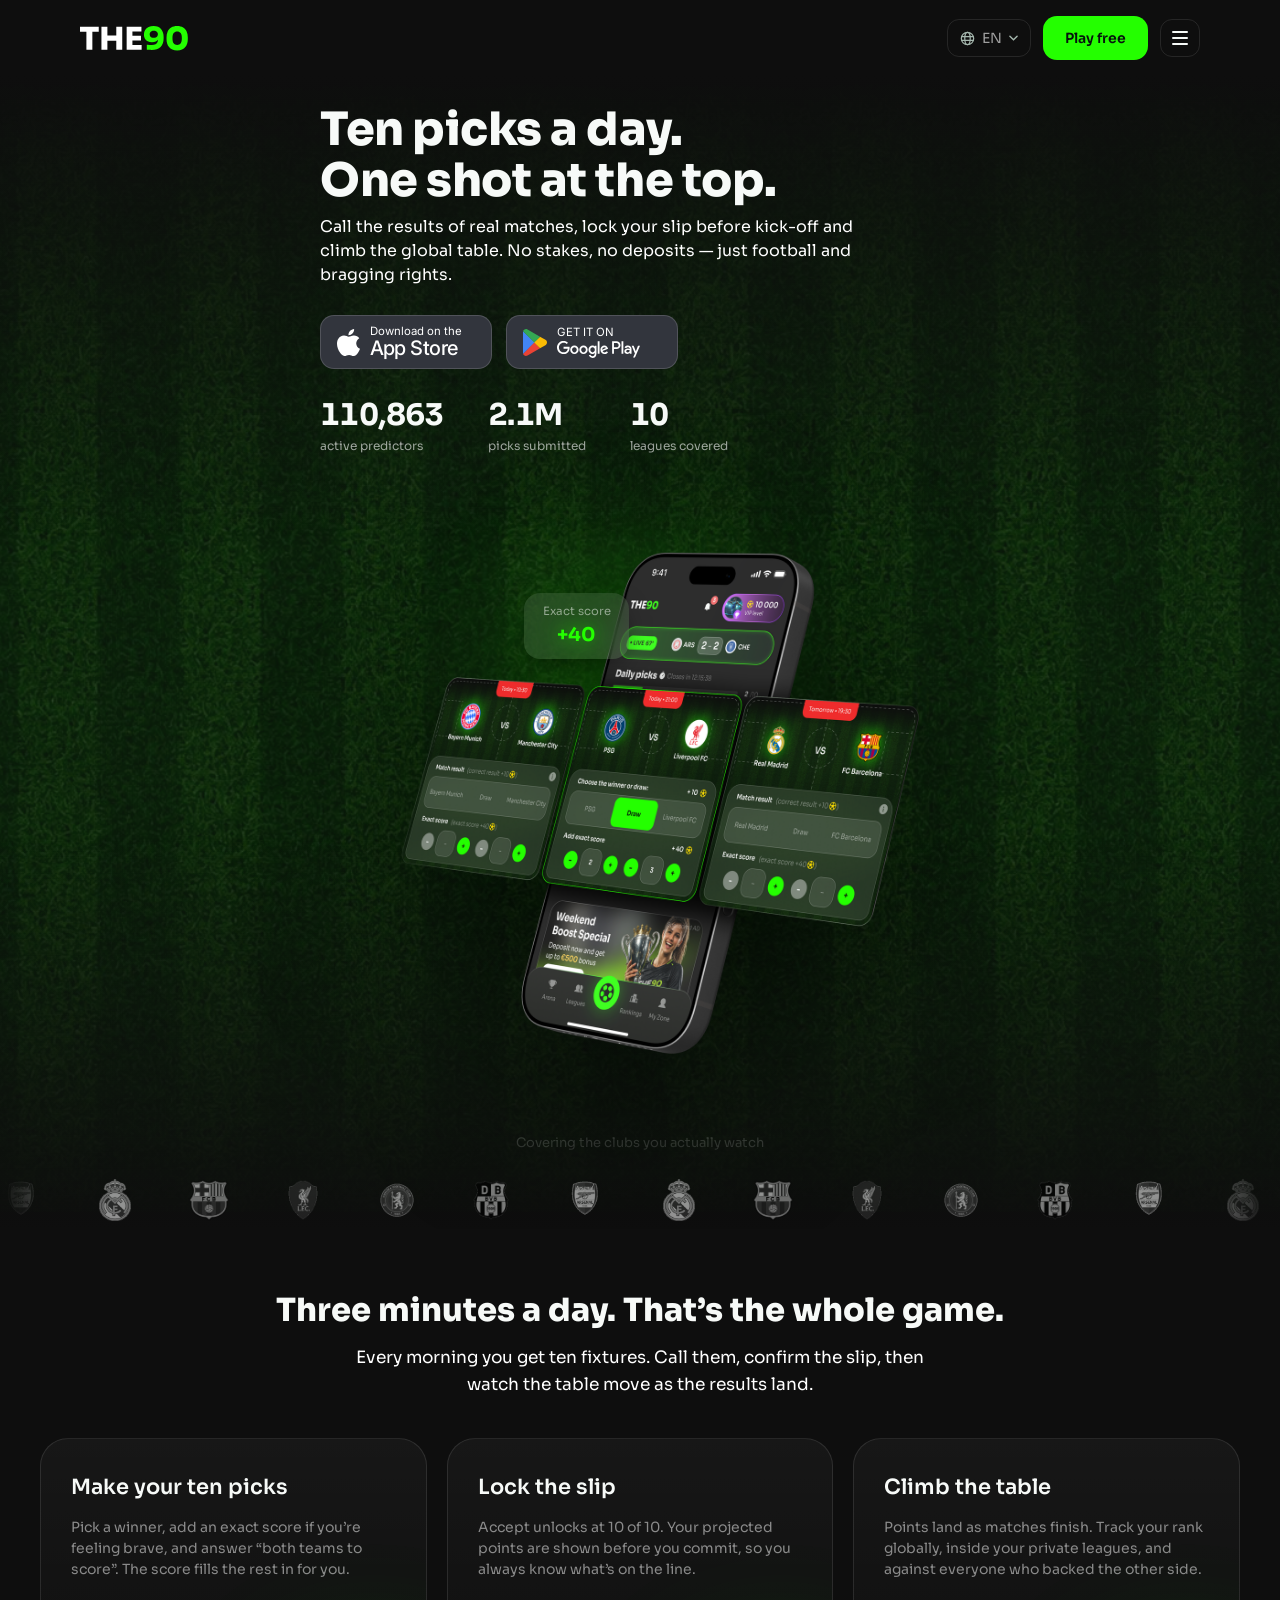
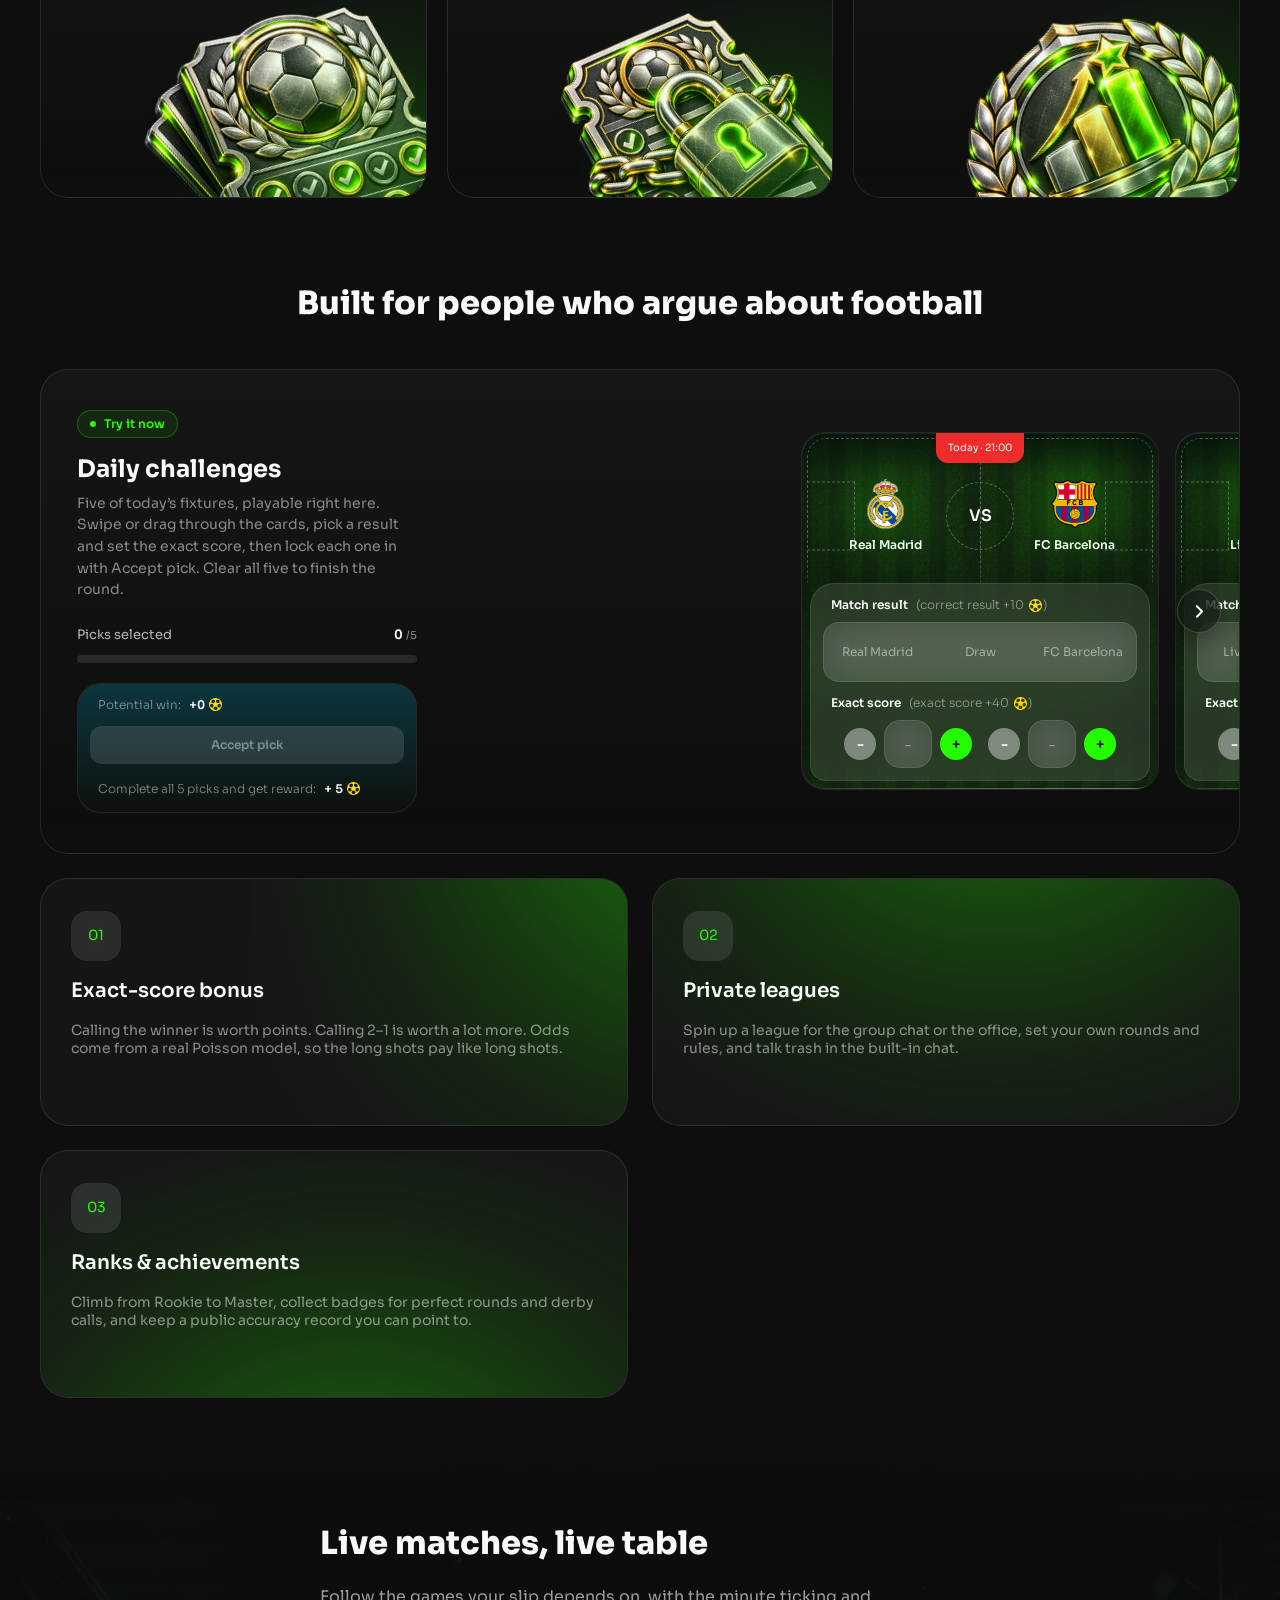
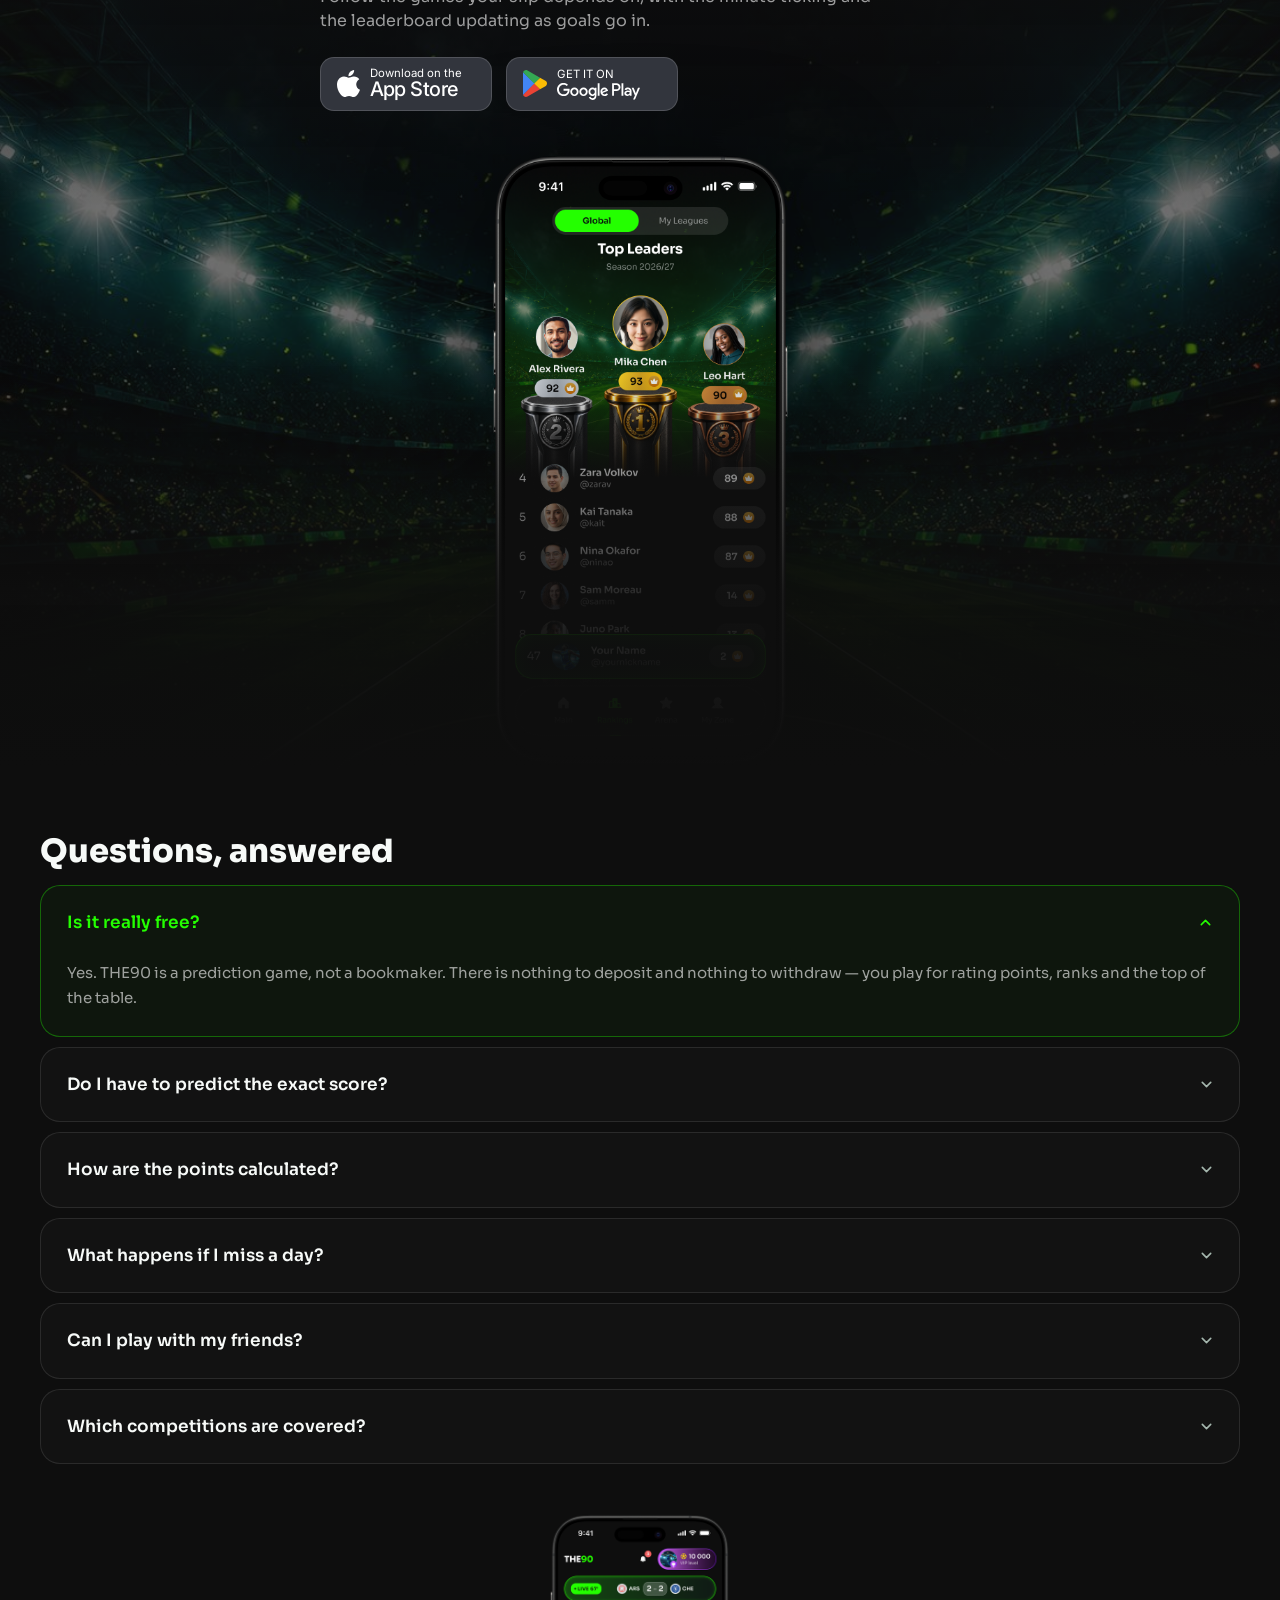
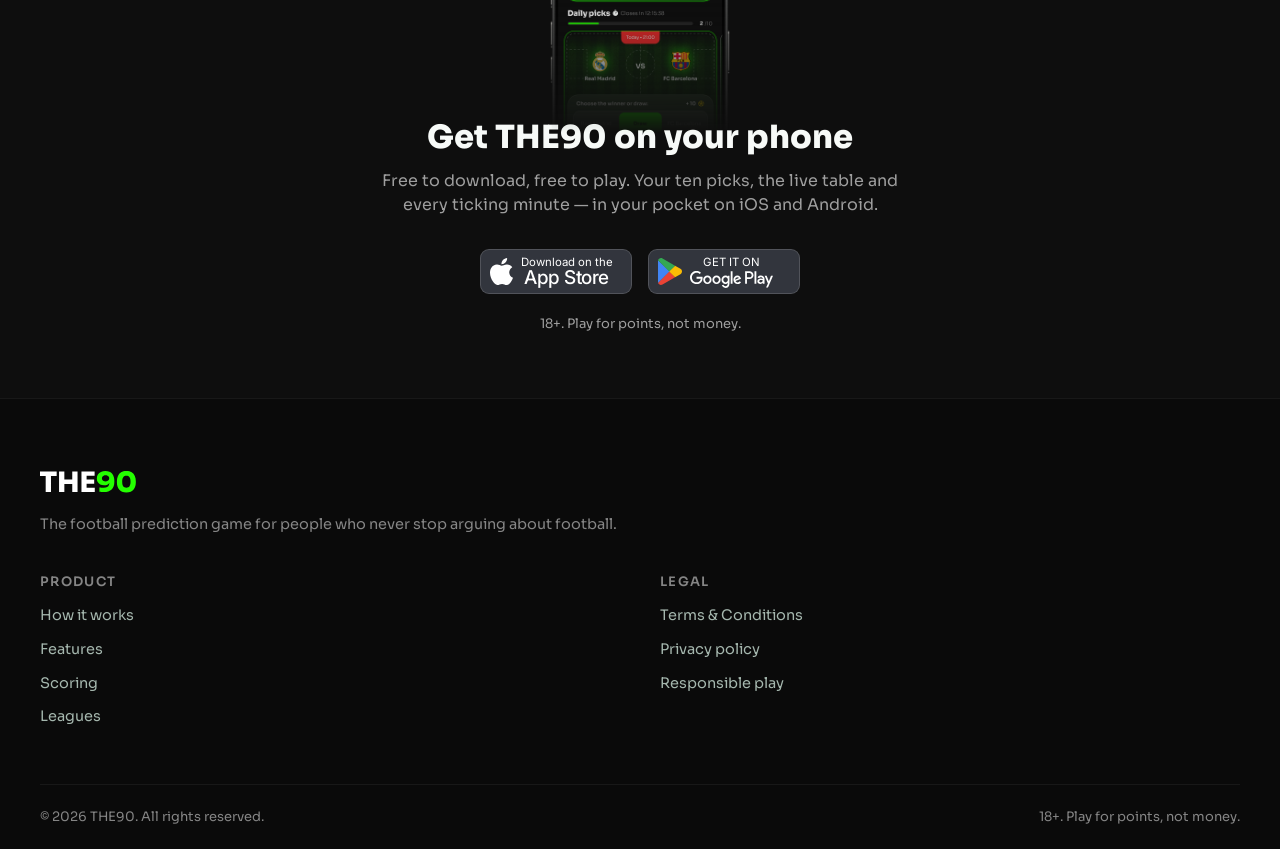
==== landing/index.html @ f9eaedae "landing: right-resting rail, flags in the language menu, picks counter - the card in play rests agai" ====
<!DOCTYPE html>
<html lang="en">
<head>
<meta charset="UTF-8">
<meta name="viewport" content="width=device-width, initial-scale=1, viewport-fit=cover">
<title>THE90 — Free football prediction game</title>
<meta name="description" content="Call the results of real matches, lock your slip before kick-off and climb the global table. No stakes, no deposits — just football and bragging rights.">
<meta property="og:title" content="THE90 — Free football prediction game">
<meta property="og:description" content="Ten picks a day. One shot at the top.">
<meta property="og:type" content="website">
<meta name="theme-color" content="#0e0e0e">

<script>
/* Settled before first paint: the language (one picked on this site wins,
   then the browser's own preference list, then English), the face for its
   script, and the loading state the preloader clears.
   Keep CODES in step with js/i18n.js. */
(function () {
  var CODES = ['en','es','pt','fr','de','it','nl','pl','tr','ru','uk','ar','hi','id','vi','ja','ko','zh'];
  var FONTS = { ar:'Noto+Sans+Arabic', hi:'Noto+Sans+Devanagari', ja:'Noto+Sans+JP', ko:'Noto+Sans+KR', zh:'Noto+Sans+SC' };
  var code = null;
  try { code = localStorage.getItem('the90.landing.lang.choice'); } catch (e) {}
  if (CODES.indexOf(code) < 0) {
    code = 'en';
    var list = navigator.languages && navigator.languages.length ? navigator.languages : [navigator.language || ''];
    for (var i = 0; i < list.length; i++) {
      var base = String(list[i]).toLowerCase().split('-')[0];
      if (CODES.indexOf(base) > -1) { code = base; break; }
    }
  }
  var root = document.documentElement;
  root.lang = code;
  root.dir = code === 'ar' ? 'rtl' : 'ltr';
  root.className += ' js is-loading';
  window.THE90_LANG = code;
  /* Sora and Inter cover Latin, Cyrillic and Vietnamese; any other script
     fetches its own face only once that language is on screen. */
  window.THE90_FONT = function (c) {
    if (!FONTS[c] || document.getElementById('font-' + c)) return;
    var l = document.createElement('link');
    l.id = 'font-' + c;
    l.rel = 'stylesheet';
    l.href = 'https://fonts.googleapis.com/css2?family=' + FONTS[c] + ':wght@400..800&display=swap';
    document.head.appendChild(l);
  };
  window.THE90_FONT(code);
})();
</script>
<style>
/* preloader — inline, so it paints before any stylesheet has arrived */
html{background:#0e0e0e;color-scheme:dark}
.pl{display:none}
.js .pl{position:fixed;inset:0;z-index:1000;display:flex;align-items:center;justify-content:center;background:#0e0e0e;
  transition:opacity .7s cubic-bezier(.22,.8,.3,1),visibility 0s .7s}
.pl__logo{position:relative;width:151.2px;height:35px;transition:transform .8s cubic-bezier(.22,.8,.3,1)}
.pl__logo img{position:absolute;left:0;top:0;display:block;width:151.2px;height:35px;max-width:none}
.pl__dim{filter:brightness(0) invert(1);opacity:.14}
.pl__fill{clip-path:inset(0 100% 0 0)}
.pl__txt{position:absolute;left:0;right:0;bottom:calc(100px + env(safe-area-inset-bottom,0px));margin:0;text-align:center;
  font:500 13px/1.4 'Sora',system-ui,-apple-system,'Segoe UI',sans-serif;letter-spacing:.06em;color:rgba(255,255,255,.5)}
.pl__txt b{margin-inline-start:6px;color:#f7faf8;font-weight:600;font-variant-numeric:tabular-nums}
.pl.is-done{opacity:0;visibility:hidden}
.pl.is-done .pl__logo{transform:scale(1.08)}
html.is-loading{overflow:hidden}
html.is-loading .line,html.is-loading .hero__phones,html.is-loading .chip{animation-play-state:paused}
@media (prefers-reduced-motion:reduce){.js .pl,.pl__logo{transition-duration:.01s}}
</style>

<link rel="icon" href="assets/icons/logo.svg">
<link rel="preconnect" href="https://fonts.googleapis.com">
<link rel="preconnect" href="https://fonts.gstatic.com" crossorigin>
<link rel="preload" href="assets/icons/logo.svg" as="image">
<link data-css rel="stylesheet" href="https://fonts.googleapis.com/css2?family=Sora:wght@400..800&family=Inter:wght@400..800&display=swap" media="print" onload="this.media='all'">
<link data-css rel="stylesheet" href="css/landing.css" media="print" onload="this.media='all'">
<noscript>
  <link rel="stylesheet" href="https://fonts.googleapis.com/css2?family=Sora:wght@400..800&family=Inter:wght@400..800&display=swap">
  <link rel="stylesheet" href="css/landing.css">
</noscript>
</head>
<body>
<div class="pl" id="pl" role="progressbar" aria-valuemin="0" aria-valuemax="100" aria-valuenow="0">
  <div class="pl__logo">
    <img class="pl__dim" src="assets/icons/logo.svg" alt="" width="108" height="25">
    <img class="pl__fill" src="assets/icons/logo.svg" alt="THE90" width="108" height="25">
  </div>
  <p class="pl__txt"><span data-pl-word>Loading</span><b data-pl-pct>0%</b></p>
</div>
<script>
/* The fill is real progress, never ahead of it. Every <img> on the page is
   weighed by its pixel area (a fair stand-in for its size, and known before
   it downloads), alongside the stylesheets, the parsed document and the web
   fonts. The figure on screen eases toward that total. */
(function () {
  var pl = document.getElementById('pl');
  var root = document.documentElement;
  if (!pl || !/\bis-loading\b/.test(root.className)) return;

  var WORDS = { en:'Loading', es:'Cargando', pt:'Carregando', fr:'Chargement', de:'Wird geladen',
    it:'Caricamento', nl:'Laden', pl:'\u0141adowanie', tr:'Y\u00fckleniyor', ru:'\u0417\u0430\u0433\u0440\u0443\u0437\u043a\u0430',
    uk:'\u0417\u0430\u0432\u0430\u043d\u0442\u0430\u0436\u0435\u043d\u043d\u044f', ar:'\u062c\u0627\u0631\u064d \u0627\u0644\u062a\u062d\u0645\u064a\u0644',
    hi:'\u0932\u094b\u0921 \u0939\u094b \u0930\u0939\u093e \u0939\u0948', id:'Memuat', vi:'\u0110ang t\u1ea3i',
    ja:'\u8aad\u307f\u8fbc\u307f\u4e2d', ko:'\ub85c\ub529 \uc911', zh:'\u52a0\u8f7d\u4e2d' };
  var word = WORDS[root.lang] || WORDS.en;
  pl.querySelector('[data-pl-word]').textContent = word;
  pl.setAttribute('aria-label', word);

  var fill = pl.querySelector('.pl__fill');
  var pct = pl.querySelector('[data-pl-pct]');
  var still = window.matchMedia && matchMedia('(prefers-reduced-motion: reduce)').matches;

  var W = { dom: 6, css: 6, img: 80, font: 8 };
  var dom = 0, css = 0, font = 0, imgAll = 0, imgDone = 0, loaded = false;
  var target = 0, shown = 0, closing = false;

  function recompute() {
    var p = W.dom * dom + W.css * css + W.font * font + (imgAll ? W.img * imgDone / imgAll : 0);
    if (!loaded) p = Math.min(p, 96);           /* the last stretch belongs to `load` */
    if (p > target) target = p;
  }

  function watchCss() {
    var links = document.querySelectorAll('link[data-css]');
    var left = links.length;
    if (!left) { css = 1; return; }
    [].forEach.call(links, function (l) {
      var once = false;
      var ok = function () { if (once) return; once = true; left--; css = 1 - left / links.length; recompute(); };
      if (l.sheet) ok(); else { l.addEventListener('load', ok); l.addEventListener('error', ok); }
    });
  }

  function watchImages() {
    [].forEach.call(document.images, function (img) {
      if (pl.contains(img)) return;
      var w = Math.max((+img.getAttribute('width') || 40) * (+img.getAttribute('height') || 40), 1600);
      imgAll += w;
      if (img.complete) { imgDone += w; return; }
      var settle = function () {
        img.removeEventListener('load', settle);
        img.removeEventListener('error', settle);
        imgDone += w;
        recompute();
      };
      img.addEventListener('load', settle);
      img.addEventListener('error', settle);
    });
  }

  function paint() {
    var v = Math.min(100, Math.round(shown));
    fill.style.clipPath = 'inset(0 ' + (100 - shown).toFixed(2) + '% 0 0)';
    pct.textContent = v + '%';
    pl.setAttribute('aria-valuenow', v);
  }

  function frame() {
    if (closing) return;
    var gap = target - shown;
    /* a hidden tab gets no animation frames, so it simply catches up */
    if (gap > 0) shown = (still || document.hidden) ? target : Math.min(target, shown + Math.max(gap * .09, .35));
    paint();
    if (shown >= 100) { closing = true; setTimeout(finish, still ? 0 : 240); return; }
    if (document.hidden) setTimeout(frame, 60); else requestAnimationFrame(frame);
  }

  function finish() {
    pl.classList.add('is-done');
    root.classList.remove('is-loading');
    window.THE90_READY = true;
    window.dispatchEvent(new Event('the90:ready'));
    setTimeout(function () { if (pl.parentNode) pl.parentNode.removeChild(pl); }, 900);
  }

  watchCss();
  document.addEventListener('DOMContentLoaded', function () {
    dom = 1;
    watchImages();
    recompute();
  });
  window.addEventListener('load', function () {
    loaded = true;
    css = 1;
    imgDone = imgAll;                         /* anything still pending is lazy by design */
    var fonts = document.fonts && document.fonts.ready;
    if (fonts) fonts.then(function () { font = 1; recompute(); });
    else font = 1;
    recompute();
  });
  /* never hold the page hostage to one stalled request */
  setTimeout(function () { loaded = true; dom = css = font = 1; imgDone = imgAll; if (!imgAll) imgAll = imgDone = 1; recompute(); }, 15000);

  if (document.hidden) setTimeout(frame, 60); else requestAnimationFrame(frame);
})();
</script>
<a class="skip" href="#main" data-i18n="skip">Skip to content</a>

<!-- ============================ HEADER ============================ -->
<header class="hdr" data-hdr>
  <div class="shell hdr__in">
    <a class="hdr__logo" href="#top" aria-label="THE90">
      <img src="assets/icons/logo.svg" alt="THE90" width="108" height="25">
    </a>

    <nav class="nav" aria-label="Main">
      <a href="#how"      data-i18n="nav.how">How it works</a>
      <a href="#features" data-i18n="nav.features">Features</a>
      <a href="#scoring"  data-i18n="nav.scoring">Scoring</a>
      <a href="#leagues"  data-i18n="nav.leagues">Leagues</a>
      <a href="#faq"      data-i18n="nav.faq">FAQ</a>
    </nav>

    <span class="hdr__spacer"></span>

    <div class="hdr__right">
      <div class="lang" data-lang>
        <button class="lang__btn" type="button" aria-haspopup="listbox" aria-expanded="false" aria-label="Language" data-i18n-aria="lang.label" data-lang-toggle>
          <img class="lang__globe" src="assets/icons/globe.svg" alt="" width="15" height="15">
          <span data-lang-current>EN</span>
          <img class="lang__caret" src="assets/icons/caret.svg" alt="" width="9" height="6">
        </button>
        <ul class="lang__menu" role="listbox" data-lang-menu hidden></ul>
      </div>
      <a class="btn btn--primary btn--sm" href="#cta" data-i18n="nav.play">Play free</a>

      <button class="burger" type="button" aria-label="Menu" data-i18n-aria="nav.menu" aria-expanded="false"
              aria-controls="m-nav" data-burger>
        <span></span><span></span><span></span>
      </button>
    </div>
  </div>

  <!-- mobile drawer -->
  <nav class="mnav" id="m-nav" aria-label="Mobile" data-mnav hidden>
    <a href="#how"      data-i18n="nav.how">How it works</a>
    <a href="#features" data-i18n="nav.features">Features</a>
    <a href="#scoring"  data-i18n="nav.scoring">Scoring</a>
    <a href="#leagues"  data-i18n="nav.leagues">Leagues</a>
    <a href="#faq"      data-i18n="nav.faq">FAQ</a>
    <a class="btn btn--primary mnav__cta" href="#cta" data-i18n="nav.play">Play free</a>
  </nav>
</header>

<main id="main">

  <!-- ============================ HERO ============================ -->
  <section class="hero" id="top">
    <img class="hero__bg" src="assets/img/hero-bg.jpg" alt="" width="1672" height="941">
    <span class="glow glow--hero" aria-hidden="true"></span>
    <span class="hero__fade hero__fade--top" aria-hidden="true"></span>
    <span class="hero__fade hero__fade--bottom" aria-hidden="true"></span>

    <div class="hero__in">
      <div class="hero__copy">
        <h1 class="hero__title">
          <span class="line" data-i18n="hero.t1">Ten picks a day.</span>
          <span class="line" data-i18n="hero.t2">One shot at the top.</span>
        </h1>
        <p class="hero__sub line" data-i18n="hero.sub">Call the results of real matches, lock your slip before kick-off and climb the global table. No stakes, no deposits — just football and bragging rights.</p>

        <div class="dl line" data-dl>
          <a class="btn btn--primary dl__now" href="#cta" data-i18n="dl.now">Download Now</a>
          <a class="store store--ios" href="#" data-dl-ios aria-label="Download on the App Store">
            <img src="assets/icons/apple.svg" alt="" width="22.5" height="27">
            <span><i data-i18n="cta.s1">Download on the</i><b>App Store</b></span>
          </a>
          <a class="store store--and" href="#" data-dl-and aria-label="Get it on Google Play">
            <img src="assets/icons/playstore.svg" alt="" width="23.625" height="27">
            <span><i data-i18n="cta.s2">GET IT ON</i>
              <img class="store__word" src="assets/icons/google-play-word.svg" alt="Google Play" width="83.25" height="16.875"></span>
          </a>
        </div>

        <ul class="stats line">
          <li class="stat"><b data-count="128000">128,000</b><span data-i18n="hero.s1">active predictors</span></li>
          <li class="stat"><b data-count="2400000" data-compact>2.4M</b><span data-i18n="hero.s2">picks submitted</span></li>
          <li class="stat"><b data-count="12">12</b><span data-i18n="hero.s3">leagues covered</span></li>
        </ul>
      </div>

      <div class="hero__art" data-tilt>
        <img class="hero__phones" src="assets/img/hero-phones.png" alt="THE90 app screens" width="1400" height="1374">
        <div class="chip">
          <span class="chip__k" data-i18n="hero.chip">Exact score</span>
          <span class="chip__v">+40</span>
        </div>
      </div>
    </div>

    <!-- clubs -->
    <div class="clubs">
      <p class="clubs__label" data-i18n="clubs.label">Covering the clubs you actually watch</p>
      <div class="clubs__viewport">
        <div class="clubs__track" data-clubs></div>
      </div>
    </div>
  </section>

  <!-- ============================ HOW IT WORKS ============================ -->
  <section class="sec how" id="how">
    <header class="sec-head">
      <h2 class="sec-title" data-i18n="how.title">Three minutes a day. That’s the whole game.</h2>
      <p class="sec-sub" data-i18n="how.sub">Every morning you get ten fixtures. Call them, confirm the slip, then watch the table move as the results land.</p>
    </header>

    <div class="shell steps">
      <article class="step" data-reveal>
        <span class="step__art"><img src="assets/img/step-1.png" alt="" width="760" height="760"></span>
        <span class="glow glow--step" aria-hidden="true"></span>
        <h3 class="step__t" data-i18n="how.s1t">Make your ten picks</h3>
        <p class="step__d" data-i18n="how.s1d">Pick a winner, add an exact score if you’re feeling brave, and answer “both teams to score”. The score fills the rest in for you.</p>
      </article>
      <article class="step" data-reveal>
        <span class="step__art step__art--2"><img src="assets/img/step-2.png" alt="" width="700" height="700"></span>
        <span class="glow glow--step" aria-hidden="true"></span>
        <h3 class="step__t" data-i18n="how.s2t">Lock the slip</h3>
        <p class="step__d" data-i18n="how.s2d">Accept unlocks at 10 of 10. Your projected points are shown before you commit, so you always know what’s on the line.</p>
      </article>
      <article class="step" data-reveal>
        <span class="step__art step__art--3"><img src="assets/img/step-3.png" alt="" width="680" height="680"></span>
        <span class="glow glow--step" aria-hidden="true"></span>
        <h3 class="step__t" data-i18n="how.s3t">Climb the table</h3>
        <p class="step__d" data-i18n="how.s3d">Points land as matches finish. Track your rank globally, inside your private leagues, and against everyone who backed the other side.</p>
      </article>
    </div>
  </section>

  <!-- ============================ FEATURES ============================ -->
  <section class="sec features" id="features">
    <header class="sec-head">
      <h2 class="sec-title" data-i18n="feat.title">Built for people who argue about football</h2>
    </header>

    <div class="shell features__shell">
      <!-- Daily challenges: the app's pick rail, playable on the page -->
      <article class="fcard fcard--wide dc" data-reveal data-dc>
        <div class="dc__copy">
          <span class="dc__try"><i aria-hidden="true"></i><span data-i18n="dc.try">Try it now</span></span>
          <h3 class="fcard__t" data-i18n="feat.f1t">Daily challenges</h3>
          <p class="fcard__d" data-i18n="feat.f1d">Five of today’s fixtures, playable right here. Swipe or drag through the cards, pick a result and set the exact score, then lock each one in with Accept pick. Clear all five to finish the round.</p>

          <div class="picksbar">
            <div class="picksbar__row">
              <span class="picksbar__label" data-i18n="dc.selected">Picks selected</span>
              <span class="picksbar__count"><b data-dc-done>0</b><small>/5</small></span>
            </div>
            <div class="picksbar__meter"><i data-dc-meter></i></div>
          </div>

          <!-- the confirmation bar: inline here on wide screens, a bottom sheet on phones -->
          <div class="winbar-slot" data-winbar-slot>
            <div class="winbar" data-winbar>
              <div class="winbar__card">
                <div class="winbar__row">
                  <span class="winbar__points">
                    <span data-i18n="dc.win">Potential win:</span>
                    <b><span data-win-points>+0</span><img src="assets/icons/soccer-ball.svg" alt="" width="16" height="16"></b>
                  </span>
                  <button class="winbar__close" type="button" aria-label="Close" data-i18n-aria="dc.close" data-win-close>
                    <img src="assets/icons/cross-sm.svg" alt="" width="10" height="10">
                  </button>
                </div>
                <button class="winbar__cta" type="button" aria-disabled="true" data-win-cta>Accept pick</button>
                <p class="winbar__reward">
                  <span data-i18n="dc.reward">Complete all 5 picks and get reward:</span>
                  <b>+ 5 <img src="assets/icons/soccer-ball.svg" alt="" width="16" height="16"></b>
                </p>
              </div>
            </div>
          </div>
        </div>

        <div class="dc__stage">
          <div class="dc__rail" dir="ltr" tabindex="0" role="region" aria-roledescription="carousel"
               aria-label="Today’s matches" data-i18n-aria="dc.carousel" data-dc-rail></div>
          <button class="dc__arrow dc__arrow--prev is-off" type="button" aria-label="Previous match" data-i18n-aria="dc.prev" data-dc-prev>
            <svg viewBox="0 0 9 6" fill="none" xmlns="http://www.w3.org/2000/svg" aria-hidden="true"><path d="M0.9 1.2L4.5 4.8L8.1 1.2" stroke="currentColor" stroke-width="1.35" stroke-linecap="round" stroke-linejoin="round"/></svg>
          </button>
          <button class="dc__arrow dc__arrow--next" type="button" aria-label="Next match" data-i18n-aria="dc.next" data-dc-next>
            <svg viewBox="0 0 9 6" fill="none" xmlns="http://www.w3.org/2000/svg" aria-hidden="true"><path d="M0.9 1.2L4.5 4.8L8.1 1.2" stroke="currentColor" stroke-width="1.35" stroke-linecap="round" stroke-linejoin="round"/></svg>
          </button>
        </div>
      </article>

      <!-- three small cards — glows sit where Figma › row/3 puts them -->
      <div class="frow">
        <article class="fcard fcard--sm" data-reveal>
          <span class="fglow fglow--1" aria-hidden="true"><span><img src="assets/icons/glow-card-1.svg" alt="" width="946" height="942"></span></span>
          <span class="fcard__n">01</span>
          <h3 class="fcard__t" data-i18n="feat.f2t">Exact-score bonus</h3>
          <p class="fcard__d" data-i18n="feat.f2d">Calling the winner is worth points. Calling 2–1 is worth a lot more. Odds come from a real Poisson model, so the long shots pay like long shots.</p>
        </article>
        <article class="fcard fcard--sm" data-reveal>
          <span class="fglow fglow--2" aria-hidden="true"><span><img src="assets/icons/glow-card-2.svg" alt="" width="942" height="942"></span></span>
          <span class="fcard__n">02</span>
          <h3 class="fcard__t" data-i18n="feat.f3t">Private leagues</h3>
          <p class="fcard__d" data-i18n="feat.f3d">Spin up a league for the group chat or the office, set your own rounds and rules, and talk trash in the built-in chat.</p>
        </article>
        <article class="fcard fcard--sm" data-reveal>
          <span class="fglow fglow--3" aria-hidden="true"><span><img src="assets/icons/glow-card-3.svg" alt="" width="942" height="942"></span></span>
          <span class="fcard__n">03</span>
          <h3 class="fcard__t" data-i18n="feat.f4t">Ranks &amp; achievements</h3>
          <p class="fcard__d" data-i18n="feat.f4d">Climb from Rookie to Master, collect badges for perfect rounds and derby calls, and keep a public accuracy record you can point to.</p>
        </article>
      </div>
    </div>
  </section>

  <!-- ============================ LIVE / LEAGUES ============================ -->
  <section class="live" id="leagues">
    <img class="live__bg" src="assets/img/stadium.jpg" alt="" width="1122" height="1402">
    <span class="hero__fade hero__fade--top" aria-hidden="true"></span>

    <div class="live__in">
      <div class="live__copy" data-reveal>
        <h2 class="sec-title" data-i18n="live.title">Live matches, live table</h2>
        <p class="live__sub" data-i18n="live.sub">Follow the games your slip depends on, with the minute ticking and the leaderboard updating as goals go in.</p>
        <div class="dl" data-dl>
          <a class="btn btn--primary dl__now" href="#cta" data-i18n="dl.now">Download Now</a>
          <a class="store store--ios" href="#" data-dl-ios aria-label="Download on the App Store">
            <img src="assets/icons/apple.svg" alt="" width="22.5" height="27">
            <span><i data-i18n="cta.s1">Download on the</i><b>App Store</b></span>
          </a>
          <a class="store store--and" href="#" data-dl-and aria-label="Get it on Google Play">
            <img src="assets/icons/playstore.svg" alt="" width="23.625" height="27">
            <span><i data-i18n="cta.s2">GET IT ON</i>
              <img class="store__word" src="assets/icons/google-play-word.svg" alt="Google Play" width="83.25" height="16.875"></span>
          </a>
        </div>
      </div>
      <div class="live__art" data-tilt>
        <img src="assets/img/phone-leaders.png" alt="THE90 rankings screen" width="434" height="887">
      </div>
    </div>
    <!-- above the photo and the phone, below the copy — the frame's z-order -->
    <span class="live__fadeB" aria-hidden="true"></span>
  </section>

  <!-- ============================ FAQ + CTA ============================ -->
  <section class="sec faq" id="faq">
    <div class="faq__in">
      <div class="faq__left">
        <h2 class="sec-title sec-title--left" data-i18n="faq.title">Questions, answered</h2>
        <div class="faq__list" data-faq></div>
      </div>

      <aside class="faq__right" id="scoring">
        <div class="faq__phone" data-float>
          <img src="assets/img/phone-faq.png" alt="THE90 live match screen" width="400" height="818">
        </div>
        <div class="faq__cta" id="cta">
          <h2 class="sec-title" data-i18n="cta.title">Get THE90 on your phone</h2>
          <p class="live__sub" data-i18n="cta.sub">Free to download, free to play. Your ten picks, the live table and every ticking minute — in your pocket on iOS and Android.</p>
          <div class="stores">
            <a class="store" href="#" aria-label="Download on the App Store">
              <img src="assets/icons/apple.svg" alt="" width="22.5" height="27">
              <span><i data-i18n="cta.s1">Download on the</i><b>App Store</b></span>
            </a>
            <a class="store" href="#" aria-label="Get it on Google Play">
              <img src="assets/icons/playstore.svg" alt="" width="23.625" height="27">
              <span><i data-i18n="cta.s2">GET IT ON</i>
                <img class="store__word" src="assets/icons/google-play-word.svg" alt="Google Play" width="83.25" height="16.875"></span>
            </a>
          </div>
          <p class="fine" data-i18n="cta.fine">18+. Play for points, not money.</p>
        </div>
      </aside>
    </div>
  </section>

</main>

<!-- ============================ FOOTER ============================ -->
<footer class="ftr">
  <div class="shell ftr__in">
    <div class="ftr__brand">
      <img src="assets/icons/logo-footer.svg" alt="THE90" width="96" height="22">
      <p data-i18n="ftr.tagline">The football prediction game for people who never stop arguing about football.</p>
    </div>
    <nav class="ftr__cols" aria-label="Footer">
      <div class="ftr__col">
        <h4 data-i18n="ftr.c1">PRODUCT</h4>
        <a href="#how" data-i18n="nav.how">How it works</a>
        <a href="#features" data-i18n="nav.features">Features</a>
        <a href="#scoring" data-i18n="nav.scoring">Scoring</a>
        <a href="#leagues" data-i18n="nav.leagues">Leagues</a>
      </div>
      <div class="ftr__col">
        <h4 data-i18n="ftr.c3">LEGAL</h4>
        <a href="#" data-i18n="ftr.terms">Terms &amp; Conditions</a>
        <a href="#" data-i18n="ftr.privacy">Privacy policy</a>
        <a href="#" data-i18n="ftr.play">Responsible play</a>
      </div>
    </nav>
  </div>
  <div class="shell ftr__bottom">
    <span data-i18n="ftr.rights">© 2026 THE90. All rights reserved.</span>
    <span data-i18n="cta.fine">18+. Play for points, not money.</span>
  </div>
</footer>

<script src="js/i18n.js"></script>
<script src="js/landing.js"></script>
</body>
</html>
---- landing/css/landing.css ----
/* =========================================================
   THE90 — Landing (desktop)
   Built from Figma › THE90 › Landing Page › frame "LANDING" (1057:11827)
   Tokens mirror the app library (color/*).
   ========================================================= */

:root{
  --brand:#24ff00;
  --on-brand:#06120d;
  --bg:#0e0e0e;
  --bg-deep:#0a0a0a;
  --text:#f7faf8;
  --muted:#a5b7ae;
  --line:rgba(255,255,255,.1);
  --line-soft:rgba(255,255,255,.06);
  --store:#32353d;

  --shell:1200px;
  --pad:120px;
  --ease:cubic-bezier(.22,.8,.3,1);
}

*,*::before,*::after{box-sizing:border-box}
/* hidden on the root reaches the viewport, so nothing can pan sideways — and
   body only clips, so it never turns into a scroller the sticky header would
   then stick to */
html{scroll-behavior:smooth;scroll-padding-top:96px;overflow-x:hidden}
body{
  margin:0;background:var(--bg);color:var(--text);
  font-family:'Sora',system-ui,-apple-system,'Segoe UI',sans-serif;font-size:16px;line-height:1.5;
  -webkit-font-smoothing:antialiased;overflow-x:clip;
}
/* Sora is Latin only: Cyrillic and Vietnamese read best set wholly in Inter,
   the other scripts pair Sora's Latin with a matching Noto face */
html[lang="ru"] body,html[lang="uk"] body,html[lang="vi"] body{font-family:'Inter',system-ui,-apple-system,'Segoe UI',sans-serif}
html[lang="ar"] body{font-family:'Sora','Noto Sans Arabic',system-ui,sans-serif}
html[lang="hi"] body{font-family:'Sora','Noto Sans Devanagari',system-ui,sans-serif}
html[lang="ja"] body{font-family:'Sora','Noto Sans JP',system-ui,sans-serif}
html[lang="ko"] body{font-family:'Sora','Noto Sans KR',system-ui,sans-serif}
html[lang="zh"] body{font-family:'Sora','Noto Sans SC',system-ui,sans-serif}
/* tracking breaks joined and ideographic scripts; tall scripts need air */
html[lang="ar"] body *,html[lang="hi"] body *,html[lang="ja"] body *,html[lang="ko"] body *,html[lang="zh"] body *{letter-spacing:normal!important}
html[lang="ar"] :is(h1,h2,h3),html[lang="hi"] :is(h1,h2,h3){line-height:1.4}
html[lang="ja"] :is(h1,h2,h3),html[lang="ko"] :is(h1,h2,h3),html[lang="zh"] :is(h1,h2,h3){line-height:1.3}

img{display:block;max-width:100%}
/* no dragging, saving or long-press copying of the artwork */
img,svg{-webkit-user-drag:none;-webkit-touch-callout:none;-webkit-user-select:none;user-select:none}
a{color:inherit;text-decoration:none}
button{font:inherit;color:inherit;background:none;border:0;cursor:pointer}
h1,h2,h3,h4{margin:0;line-height:1.1}
p{margin:0}
ul{margin:0;padding:0;list-style:none}
[hidden]{display:none!important}
:focus-visible{outline:2px solid var(--brand);outline-offset:3px;border-radius:8px}

.shell{width:min(var(--shell),100%);margin-inline:auto}
/* parked above the page rather than far off to the side, where an RTL page
   would let you scroll to it */
.skip{position:absolute;inset-inline-start:0;top:0;z-index:300;padding:12px 20px;background:var(--brand);color:var(--on-brand);font-weight:600;border-end-end-radius:12px;transform:translateY(-110%)}
.skip:focus{transform:none}

/* ---------------- buttons ---------------- */
.btn{
  position:relative;display:inline-flex;align-items:center;justify-content:center;
  height:54px;padding:0 30px;border-radius:16px;font-size:16px;font-weight:600;white-space:nowrap;
  transition:transform .18s var(--ease),box-shadow .3s var(--ease),background .2s,border-color .2s;
  overflow:hidden;
}
.btn--sm{height:44px;padding:0 22px;border-radius:14px;font-size:14px}
.btn--primary{background:var(--brand);color:var(--on-brand)}
.btn--primary:hover{transform:translateY(-2px);box-shadow:0 10px 34px -8px rgba(36,255,0,.65)}
.btn--primary:active{transform:translateY(0) scale(.985)}
/* sheen sweep */
.btn--primary::after{
  content:'';position:absolute;top:0;left:-130%;width:60%;height:100%;
  background:linear-gradient(100deg,transparent,rgba(255,255,255,.55),transparent);
  transform:skewX(-18deg);transition:left .65s var(--ease);
}
.btn--primary:hover::after{left:140%}

/* ---------------- shared glow ---------------- */
.glow{
  position:absolute;pointer-events:none;border-radius:50%;
  background:radial-gradient(circle,rgba(36,255,0,.55) 0%,rgba(36,255,0,.22) 34%,transparent 68%);
  filter:blur(60px);will-change:transform,opacity;
}
@keyframes drift{
  0%,100%{transform:translate3d(0,0,0) scale(1);opacity:.75}
  33%    {transform:translate3d(26px,-20px,0) scale(1.12);opacity:1}
  66%    {transform:translate3d(-18px,16px,0) scale(.94);opacity:.62}
}
@keyframes hue{0%,100%{filter:blur(60px) hue-rotate(0deg)}50%{filter:blur(72px) hue-rotate(28deg)}}

/* =========================================================
   Header
   ========================================================= */
.hdr{
  position:sticky;top:0;z-index:200;height:76px;
  border-bottom:1px solid transparent;
  transition:background .3s,border-color .3s,backdrop-filter .3s;
}
.hdr.is-stuck{
  background:rgba(10,10,10,.78);border-bottom-color:var(--line-soft);
  -webkit-backdrop-filter:blur(18px);backdrop-filter:blur(18px);
}
.hdr__in{display:flex;align-items:center;gap:36px;height:76px}
.hdr__logo img{transition:filter .3s}
.hdr__logo:hover img{filter:drop-shadow(0 0 14px rgba(36,255,0,.6))}
.hdr__spacer{flex:1}

.nav{display:flex;align-items:center;gap:30px}
.nav a{position:relative;font-size:14.5px;color:#fff;opacity:.6;transition:opacity .2s;white-space:nowrap}
.nav a::after{
  content:'';position:absolute;inset-inline-start:0;inset-inline-end:100%;bottom:-7px;height:2px;border-radius:2px;
  background:var(--brand);box-shadow:0 0 10px rgba(36,255,0,.8);transition:inset-inline-end .28s var(--ease);
}
.nav a:hover{opacity:1}
.nav a:hover::after{inset-inline-end:0}

.hdr__right{display:flex;align-items:center;gap:12px}

/* ---- burger + mobile drawer (shown by the responsive block below) ---- */
.burger{display:none;width:40px;height:38px;border:1px solid var(--line);border-radius:12px;
  flex-direction:column;align-items:center;justify-content:center;gap:4px;transition:border-color .2s}
.burger span{display:block;width:16px;height:2px;border-radius:2px;background:var(--text);
  transition:transform .28s var(--ease),opacity .2s}
.burger[aria-expanded="true"] span:nth-child(1){transform:translateY(6px) rotate(45deg)}
.burger[aria-expanded="true"] span:nth-child(2){opacity:0}
.burger[aria-expanded="true"] span:nth-child(3){transform:translateY(-6px) rotate(-45deg)}

.mnav{display:none;flex-direction:column;gap:2px;padding:10px 20px 20px;
  background:rgba(10,10,10,.97);border-top:1px solid var(--line-soft);
  -webkit-backdrop-filter:blur(18px);backdrop-filter:blur(18px);
  animation:drawer .22s var(--ease)}
@keyframes drawer{from{opacity:0;transform:translateY(-10px)}}
.mnav a{padding:14px 4px;font-size:16px;color:rgba(255,255,255,.75);border-bottom:1px solid var(--line-soft)}
.mnav a:active{color:var(--brand)}
/* the drawer's link colour must not reach the green button */
.mnav a.mnav__cta{margin-top:16px;border-bottom:0;color:var(--on-brand);justify-content:center}
.mnav a.mnav__cta:active{color:var(--on-brand)}

/* language switcher — eighteen languages, two columns */
.lang{position:relative}
.lang__btn{
  display:flex;align-items:center;gap:7px;height:38px;padding:0 12px;
  border:1px solid var(--line);border-radius:12px;font-size:14px;color:#fff;
  transition:background .2s,border-color .2s;
}
.lang__btn span{opacity:.6;transition:opacity .2s}
.lang__btn:hover{background:rgba(255,255,255,.06);border-color:rgba(255,255,255,.22)}
.lang__btn:hover span{opacity:1}
.lang__caret{transition:transform .25s var(--ease)}
.lang.is-open .lang__caret{transform:rotate(180deg)}
.lang__menu{
  position:absolute;top:calc(100% + 8px);inset-inline-end:0;z-index:10;
  display:grid;grid-template-columns:repeat(2,minmax(0,1fr));gap:2px;
  width:min(420px,calc(100vw - 32px));max-height:min(72vh,560px);overflow-y:auto;overscroll-behavior:contain;padding:6px;
  border:1px solid var(--line);border-radius:16px;background:#121212;
  box-shadow:0 20px 48px -16px rgba(0,0,0,.85);animation:pop .18s var(--ease);
  scrollbar-width:thin;scrollbar-color:rgba(255,255,255,.18) transparent;
}
@keyframes pop{from{opacity:0;transform:translateY(-8px) scale(.97)}}
.lang__item{
  display:flex;align-items:center;gap:10px;width:100%;padding:8px 10px;border-radius:10px;
  font-size:14px;color:rgba(255,255,255,.7);text-align:start;transition:background .16s,color .16s;
}
.lang__item:hover{background:rgba(255,255,255,.07);color:#fff}
/* round country flag beside each language; the ring keeps white flags off the dark menu */
.lang__flag{flex:none;width:20px;height:20px;border-radius:50%;overflow:hidden;box-shadow:0 0 0 1px rgba(255,255,255,.14)}
.lang__flag img{width:100%;height:100%}
.lang__item em{font-style:normal;flex:1;min-width:0;overflow:hidden;text-overflow:ellipsis;white-space:nowrap}
.lang__item b{opacity:0;font-weight:400;color:var(--brand)}
.lang__item[aria-selected="true"]{color:var(--brand)}
.lang__item[aria-selected="true"] .lang__flag{box-shadow:0 0 0 1.5px var(--brand)}
.lang__item[aria-selected="true"] b{opacity:1}

/* =========================================================
   Hero
   ========================================================= */
.hero{position:relative;height:839px;overflow:hidden}
/* full-bleed: the art stretches to the viewport while the content stays on
   the 1440 grid below */
.hero__bg{
  position:absolute;top:-1.43%;left:0;
  width:100%;height:101.43%;object-fit:cover;object-position:center;opacity:.3;
}
.hero__fade{position:absolute;left:0;width:100%;pointer-events:none}
.hero__fade--top{top:0;height:429px;background:linear-gradient(180deg,var(--bg) 0%,rgba(14,14,14,0) 100%)}
.hero__fade--bottom{bottom:0;height:488px;background:linear-gradient(0deg,var(--bg) 0%,rgba(14,14,14,0) 100%)}

.glow--hero{
  left:826px;top:307px;width:342px;height:342px;
  animation:drift 14s ease-in-out infinite,hue 22s linear infinite;
}

.hero__in{position:relative;z-index:2;height:751px;width:1440px;margin-inline:auto}

.hero__copy{
  position:absolute;left:var(--pad);top:calc(50% + 19.5px);transform:translateY(-50%);
  width:716px;display:flex;flex-direction:column;align-items:flex-start;
}
.hero__title{font-size:46px;font-weight:800;color:var(--text);letter-spacing:-.01em}
.hero__title .line{display:block}
.hero__sub{width:540px;margin-top:10px;font-size:16px;color:#fff;opacity:.6;line-height:1.5}
.stats{display:flex;gap:44px;margin-top:28px}
.stat b{display:block;font-size:30px;font-weight:700;line-height:36px;letter-spacing:-.6px;color:var(--text);font-variant-numeric:tabular-nums}
.stat span{font-size:12px;color:#fff;opacity:.6}

/* entrance — held by html.is-loading until the preloader lifts */
.line{opacity:0;transform:translateY(18px);animation:rise .8s var(--ease) forwards}
.hero__title .line:nth-child(1){animation-delay:.05s}
.hero__title .line:nth-child(2){animation-delay:.14s}
.hero__sub{animation-delay:.23s}
.hero__copy .dl{animation-delay:.32s}
.stats{animation-delay:.41s}
@keyframes rise{to{opacity:1;transform:none}}

.hero__art{
  position:absolute;left:613px;top:116px;width:737px;height:723px;
  transform-style:preserve-3d;transition:transform .5s var(--ease);
}
.hero__phones{
  position:absolute;left:34px;top:-34px;width:673px;height:661px;object-fit:contain;
  opacity:0;animation:rise 1s var(--ease) .18s forwards;
  filter:drop-shadow(0 40px 80px rgba(0,0,0,.6));
}
/* grows with the label rather than clipping a longer translation */
.chip{
  position:absolute;left:249px;top:101px;min-width:105px;
  display:flex;flex-direction:column;align-items:center;justify-content:center;
  padding:10px 16px;border-radius:16px;background:rgba(255,255,255,.1);
  -webkit-backdrop-filter:blur(16px);backdrop-filter:blur(16px);
  box-shadow:0 10px 30px -12px rgba(0,0,0,.8);
  opacity:0;
  /* entrance first, then the idle bob — one declaration so JS never clobbers it */
  animation:rise .7s var(--ease) .6s forwards, bob 5s ease-in-out 1.4s infinite;
}
.chip__k{font-size:11.5px;color:rgba(255,255,255,.5);white-space:nowrap}
.chip__v{font-size:19px;font-weight:700;color:var(--brand);text-shadow:0 0 18px rgba(36,255,0,.6);direction:ltr;unicode-bidi:isolate}
@keyframes bob{0%,100%{transform:translateY(0)}50%{transform:translateY(-10px)}}

/* ---------------- clubs ---------------- */
.clubs{position:absolute;left:0;bottom:0;z-index:2;width:100%;height:84px;display:flex;flex-direction:column;align-items:center;justify-content:center;gap:26px}
.clubs__label{font-size:13px;color:#fff}
/* the marquee runs left whatever the page direction */
.clubs__viewport{
  width:100%;overflow:hidden;direction:ltr;
  -webkit-mask-image:linear-gradient(90deg,transparent,#000 8%,#000 92%,transparent);
  mask-image:linear-gradient(90deg,transparent,#000 8%,#000 92%,transparent);
}
.clubs__track{display:flex;align-items:center;gap:52px;width:max-content;animation:marquee 46s linear infinite}
.clubs:hover .clubs__track{animation-play-state:paused}
@keyframes marquee{to{transform:translateX(-50%)}}
.clubs__track img{
  width:42px;height:42px;object-fit:contain;flex:none;
  filter:grayscale(1);opacity:.55;transition:filter .3s,opacity .3s,transform .3s var(--ease);
}
.clubs__track img:hover{filter:grayscale(0);opacity:1;transform:scale(1.18)}

/* =========================================================
   Sections — shared heads
   ========================================================= */
.sec{position:relative;padding:0 var(--pad)}
.sec-head{display:flex;flex-direction:column;align-items:center;gap:16px;text-align:center}
.sec-title{font-size:32px;font-weight:800;color:var(--text)}
.sec-title--left{text-align:start}
.sec-sub{width:600px;font-size:17px;line-height:27px;color:#fff}

/* one transition list for reveal and hover alike, so revealing a card never
   strips the easing off its hover */
[data-reveal]{opacity:0;transform:translateY(26px)}
[data-reveal].is-in{opacity:1;transform:none;
  transition:opacity .7s var(--ease),transform .55s var(--ease),border-color .35s,box-shadow .45s var(--ease)}

/* every card answers the pointer the same way: the border lights, the card lifts */
.step:hover,.fcard:hover{border-color:rgba(36,255,0,.4);transform:translateY(-6px)}

/* =========================================================
   How it works
   ========================================================= */
.how{background:var(--bg);padding-top:80px;padding-bottom:80px}
.how .sec-head{margin-bottom:64px}
.steps{display:flex;gap:28px}
.step{
  position:relative;flex:1;height:400px;padding:34px 30px 32px;
  border:1px solid var(--line);border-radius:28px;overflow:hidden;
  background:linear-gradient(180deg,rgba(255,255,255,.04),rgba(255,255,255,0));
  display:flex;flex-direction:column;gap:16px;
  transition:border-color .35s,transform .45s var(--ease);
}
/* positions mirror the Figma art boxes inside the 381x400 card */
.step__art{
  position:absolute;left:83px;top:141px;width:352px;height:352px;
  transform:rotate(-23.07deg);transition:transform .7s var(--ease);
  pointer-events:none;
}
.step__art--2{transform:rotate(-34.79deg);width:328px;height:328px;left:83px;top:148px}
.step__art--3{transform:rotate(-23.07deg);width:319px;height:319px;left:92px;top:149px}
.step__art img{width:100%;height:100%;object-fit:contain}
.step:hover .step__art{transform:rotate(-16deg) scale(1.06)}
.glow--step{
  right:-120px;bottom:-150px;width:342px;height:342px;opacity:.7;
  animation:drift 16s ease-in-out infinite;
}
.step:nth-child(2) .glow--step{animation-delay:-5s}
.step:nth-child(3) .glow--step{animation-delay:-10s}
.step__t{position:relative;z-index:2;font-size:21px;font-weight:600;line-height:28px;color:var(--text)}
.step__d{position:relative;z-index:2;font-size:14px;color:#fff;opacity:.5;line-height:1.5}

/* =========================================================
   Features
   ========================================================= */
.features{background:var(--bg);padding-top:40px;padding-bottom:90px}
.features .sec-head{margin-bottom:48px}
.features__shell{display:flex;flex-direction:column;gap:24px}

.fcard{
  position:relative;border:1px solid var(--line);border-radius:28px;overflow:hidden;
  background:linear-gradient(180deg,rgba(255,255,255,.035),rgba(255,255,255,0));
  transition:border-color .35s,transform .45s var(--ease);
}
.fcard__t{font-size:24px;font-weight:700;color:var(--text);margin-bottom:12px}
.fcard__d{font-size:14px;line-height:1.55;color:#fff;opacity:.5}

/* ---------------- three small cards — Figma › row/3 (1057:12331) ---------------- */
.frow{display:grid;grid-template-columns:repeat(3,1fr);gap:24px}
.fcard--sm{
  min-height:248px;padding:32px 30px;background:#151515;
  display:flex;flex-direction:column;align-items:flex-start;gap:16px;
}
.fcard--sm > :not(.fglow){position:relative;z-index:1}
.fcard__n{
  display:inline-flex;align-items:center;justify-content:center;flex:none;
  width:50px;height:50px;border-radius:16px;
  background:rgba(255,255,255,.1);-webkit-backdrop-filter:blur(16px);backdrop-filter:blur(16px);
  color:var(--brand);font-size:14px;font-weight:400;
}
.fcard--sm .fcard__t{margin:0;font-size:20px;font-weight:600;line-height:28px}
.fcard--sm .fcard__d{line-height:18px}
/* Each card's glow is one blurred brand circle; Figma frames it 381x248 from
   the card's top-right corner and offsets the circle inside that frame. */
.fglow{position:absolute;top:-1px;right:-1px;width:381px;height:248px;pointer-events:none}
.fglow > span{position:absolute;animation:drift 15s ease-in-out infinite}
.fglow img{display:block;width:100%;height:100%;max-width:none}
.fglow--1 > span{inset:-231.85% -148.29% -47.98% 0}
.fglow--2 > span{inset:-266.13% -60.37% -13.71% -86.88%;animation-delay:-5s}
.fglow--3 > span{inset:-10.89% -51.97% -268.95% -95.28%;animation-delay:-9s}

/* =========================================================
   Daily challenges — the app's pick rail, playable on the page
   Figma › Main › Picks-bar + match-card, wired as in js/main.js
   ========================================================= */
/* The block keeps one physical layout in every language: copy on the left,
   cards on the right, clipped by the block's own edge. */
.dc{
  display:grid;grid-template-columns:420px minmax(0,1fr);min-height:472px;
  direction:ltr;
}
.dc__copy{
  position:relative;z-index:3;display:flex;flex-direction:column;justify-content:center;align-items:flex-start;
  padding:44px 0 44px 46px;
}
html[dir="rtl"] .dc__copy{direction:rtl}
.dc__try{
  display:inline-flex;align-items:center;gap:8px;height:28px;padding:0 12px;margin-bottom:18px;
  border:1px solid rgba(36,255,0,.28);border-radius:99px;background:rgba(36,255,0,.08);
  color:var(--brand);font-size:12px;font-weight:600;white-space:nowrap;
}
.dc__try i{width:6px;height:6px;border-radius:50%;background:var(--brand);animation:ping 1.8s ease-out infinite}
@keyframes ping{0%{box-shadow:0 0 0 0 rgba(36,255,0,.6)}80%,100%{box-shadow:0 0 0 8px rgba(36,255,0,0)}}
.dc .fcard__t{margin-bottom:10px}
.dc .fcard__d{max-width:350px}

/* picks selected: the label, the count on the right, the bar underneath */
.picksbar{width:100%;max-width:340px;margin-top:24px;display:flex;flex-direction:column;gap:10px}
.picksbar__row{display:flex;align-items:baseline;justify-content:space-between;gap:12px}
.picksbar__label{font-size:13px;line-height:18px;color:rgba(255,255,255,.7)}
.picksbar__count{flex:none;display:flex;align-items:baseline;gap:3px;direction:ltr}
.picksbar__count b{font-size:13px;font-weight:600;color:var(--text);font-variant-numeric:tabular-nums}
.picksbar__count small{font-size:11px;color:rgba(255,255,255,.5)}
.picksbar__meter{width:100%;height:8px;padding:2px;overflow:hidden;border-radius:99px;background:rgba(255,255,255,.1)}
.picksbar__meter i{display:block;width:0;height:100%;border-radius:99px;background:var(--brand);transition:width .35s cubic-bezier(.2,.8,.3,1)}

/* ---------------- the confirmation bar — Figma › Footer Section › Potential win ---------------- */
.winbar-slot{width:100%;max-width:340px;display:grid;grid-template-rows:1fr;margin-top:20px;
  transition:grid-template-rows .45s var(--ease),margin-top .45s var(--ease)}
.winbar-slot > .winbar{min-height:0;overflow:hidden}
/* the round is done: the bar folds away and the copy recentres */
.winbar-slot.is-gone{grid-template-rows:0fr;margin-top:0}
.winbar-slot.is-gone > .winbar{opacity:0;transform:translateY(8px)}
.winbar{width:100%;transition:opacity .3s var(--ease),transform .3s var(--ease)}
.winbar__card{
  padding:0 12px 12px;display:flex;flex-direction:column;overflow:hidden;
  border:1px solid rgba(255,255,255,.1);border-radius:24px;
  background:linear-gradient(0deg,rgba(0,208,255,0) 0%,rgba(0,208,255,.2) 100%),#0e100e;
  background-clip:padding-box;
}
.winbar__row{padding:12px 8px;display:flex;align-items:center;justify-content:space-between;gap:12px}
.winbar__points{display:flex;align-items:center;gap:8px;color:rgba(255,255,255,.5);font-size:12px;font-weight:300;line-height:18px}
.winbar__points b,.winbar__reward b{display:flex;align-items:center;gap:2px;color:var(--text);font-size:12px;font-weight:600;line-height:18px;font-variant-numeric:tabular-nums;white-space:nowrap;direction:ltr}
.winbar__points b img,.winbar__reward b img{box-sizing:border-box;display:block;width:16px;height:16px;padding:1.5px}
/* inline on wide screens there is nothing to dismiss */
.winbar__close{width:28px;height:28px;margin:-9px;flex:none;display:none;place-items:center;border-radius:50%;opacity:.6;
  transition:opacity .16s,transform .16s,background .16s}
.winbar__close:hover{opacity:1;background:rgba(255,255,255,.08)}
.winbar__close:active{transform:scale(.9)}
.winbar__cta{
  height:38px;display:flex;align-items:center;justify-content:center;padding:0 12px;border-radius:12px;
  background:var(--brand);color:var(--on-brand);font-size:12px;font-weight:600;line-height:18px;
  transition:filter .18s,transform .12s,background .2s,color .2s;
}
.winbar__cta:hover:not([aria-disabled="true"]){filter:brightness(1.06)}
.winbar__cta:active:not([aria-disabled="true"]){transform:scale(.98)}
/* armed only once the card on screen has a full pick — still clickable, so a
   press can point at the card that needs it */
.winbar__cta[aria-disabled="true"]{background:rgba(255,255,255,.12);color:rgba(255,255,255,.4);cursor:not-allowed}
@keyframes winbar-nudge{
  0%,100%{transform:none;box-shadow:0 0 0 0 rgba(36,255,0,0)}
  35%    {transform:scale(1.03);box-shadow:0 0 0 6px rgba(36,255,0,.18)}
  70%    {transform:scale(1.01);box-shadow:0 0 0 10px rgba(36,255,0,0)}
}
.winbar__cta.is-nudging{animation:winbar-nudge 1.1s ease-in-out 1}
.winbar__reward{margin:0;padding:16px 8px 2px;display:flex;align-items:center;flex-wrap:wrap;gap:4px 8px;color:rgba(255,255,255,.5);font-size:12px;font-weight:300;line-height:18px}

/* ---------------- the stage: the card in play rests against the right edge, with room
   for the next button over the one peeking in; the cards already seen fade out
   towards the copy ---------------- */
.dc__stage{
  --card:358px;--gap:16px;--end:80px;
  position:relative;min-width:0;display:flex;align-items:center;
}
.dc__rail{
  --front:calc(100% - var(--end) - var(--card));      /* left edge of the card in play */
  position:relative;width:100%;display:flex;align-items:center;gap:var(--gap);
  padding:44px 0;
  overflow-x:auto;overflow-y:hidden;overscroll-behavior-x:contain;
  scroll-snap-type:x mandatory;scroll-padding-right:var(--end);
  scrollbar-width:none;-webkit-overflow-scrolling:touch;
  -webkit-mask-image:linear-gradient(90deg,transparent 0,rgba(0,0,0,.12) 20%,rgba(0,0,0,.55) calc(var(--front) - 60px),#000 calc(var(--front) - var(--gap)));
  mask-image:linear-gradient(90deg,transparent 0,rgba(0,0,0,.12) 20%,rgba(0,0,0,.55) calc(var(--front) - 60px),#000 calc(var(--front) - var(--gap)));
  cursor:grab;-webkit-user-select:none;user-select:none;outline:none;
}
.dc__rail::-webkit-scrollbar{display:none}
/* a lead-in so the first card already rests on the right, and a tail so the
   last one — and the tick after it — come to rest there too */
.dc__rail::before{content:'';flex:0 0 max(0px,calc(100% - var(--end) - var(--card) - var(--gap)));height:1px}
.dc__rail::after{content:'';flex:0 0 max(0px,calc(var(--end) - var(--gap)));height:1px}
.dc__rail:focus-visible{box-shadow:inset 0 0 0 2px rgba(36,255,0,.5)}
.dc__rail.is-dragging{cursor:grabbing}
.dc__rail.is-dragging .mcard{pointer-events:none}
.dc__rail.is-free{scroll-snap-type:none}

.dc__arrow{
  position:absolute;top:50%;z-index:4;width:44px;height:44px;margin-top:-22px;
  display:grid;place-items:center;border-radius:50%;color:#fff;
  border:1px solid rgba(255,255,255,.18);background:rgba(14,16,14,.55);
  -webkit-backdrop-filter:blur(16px);backdrop-filter:blur(16px);
  box-shadow:0 12px 30px -10px rgba(0,0,0,.85);
  transition:opacity .25s,transform .25s var(--ease),background .2s,border-color .2s,visibility 0s;
}
.dc__arrow svg{display:block;width:13px;height:9px}
.dc__arrow--prev{left:calc(100% - var(--end) - var(--card) - 56px)}
.dc__arrow--prev svg{transform:rotate(90deg)}
.dc__arrow--next{right:calc((var(--end) - 44px) / 2)}
.dc__arrow--next svg{transform:rotate(-90deg)}
.dc__arrow:hover{background:rgba(36,255,0,.16);border-color:rgba(36,255,0,.55);transform:scale(1.07)}
.dc__arrow:active{transform:scale(.95)}
.dc__arrow.is-off{opacity:0;visibility:hidden;pointer-events:none;transform:scale(.8);
  transition:opacity .25s,transform .25s var(--ease),visibility 0s .25s}

/* ---------------- the pick card — exactly the app's, see css/main.css ---------------- */
.mcard{
  position:relative;isolation:isolate;flex:0 0 var(--card);width:var(--card);
  overflow:hidden;border:1px solid rgba(255,255,255,.1);border-radius:24px;background:var(--bg);
  scroll-snap-align:end;scroll-snap-stop:always;container-type:inline-size;
  -webkit-user-select:none;user-select:none;
}
.mcard__pitch{position:absolute;z-index:0;inset:0;width:100%;height:100%;object-fit:cover;pointer-events:none}
.mcard__head{position:relative;z-index:2;height:150px;overflow:hidden}
/* a little contrast for the time badge; the dashed stadium stays clear */
.mcard__head::before{
  content:'';position:absolute;z-index:1;top:0;left:0;width:100%;height:40px;pointer-events:none;
  background:linear-gradient(180deg,rgba(6,18,13,.78),rgba(6,18,13,0));
}
.pitch{
  position:absolute;z-index:1;left:50%;top:5px;width:calc(100% - 10px);height:174px;transform:translateX(-50%);
  overflow:hidden;border:1px dashed var(--text);border-radius:19px;opacity:.3;
  -webkit-mask-image:linear-gradient(180deg,#000 0%,#000 64%,transparent 100%);
  mask-image:linear-gradient(180deg,#000 0%,#000 64%,transparent 100%);
}
.pitch__box{position:absolute;top:calc(50% - 9.5px);width:48px;height:69px;transform:translateY(-50%);border:1px dashed var(--text)}
.pitch__box--l{left:-1px;border-left:0}
.pitch__box--r{right:-1px;border-right:0}
.pitch__mid{position:absolute;left:50%;top:3px;bottom:3px;width:0;border-left:1px dashed var(--text)}
.pitch__circle{position:absolute;left:50%;top:calc(50% - 9px);width:68px;height:68px;transform:translate(-50%,-50%);border:1px dashed var(--text);border-radius:50%}
.mcard__when{
  position:absolute;z-index:2;top:0;left:50%;transform:translateX(-50%);
  padding:6px 12px;border-radius:0 0 12px 12px;background:#ef2c2c;
  color:var(--text);font-size:10px;line-height:18px;white-space:nowrap;
}
.mcard__teams{position:absolute;z-index:2;left:0;top:46px;width:100%;height:74px;display:flex;align-items:center}
.mcard__team{flex:1 0 0;min-width:1px;display:flex;flex-direction:column;align-items:center;gap:8px}
/* every crest sits in the same square, centred, whatever its own shape */
.mcard__crest{display:block;flex:none;width:50px;height:50px;object-fit:contain;filter:drop-shadow(0 0 30px rgba(36,255,0,.7))}
.mcard__name{max-width:100%;padding:0 4px;color:#fff;font-size:12px;font-weight:600;line-height:16px;text-align:center}
.mcard__vs{flex:none;width:23px;color:#fff;font-size:16px;font-weight:600;line-height:20px;text-align:center}

.mcard__bodywrap{position:relative;z-index:2;padding:0 8px 8px}
.mcard__body{
  --cell:48px;
  position:relative;padding:12px;display:flex;flex-direction:column;gap:12px;overflow:hidden;
  border:1px solid rgba(255,255,255,.1);border-radius:24px 24px 16px 16px;
  background:rgba(255,255,255,.1);-webkit-backdrop-filter:blur(16px);backdrop-filter:blur(16px);
  transition:box-shadow .3s,border-color .3s;
}
.mcard__block{display:flex;flex-direction:column;gap:8px}
.mcard__labelrow{width:100%;padding:0 8px;display:flex;flex-wrap:wrap;align-items:center;gap:0 8px}
.mcard__label{margin:0;color:var(--text);font-size:12px;font-weight:600;line-height:18px;white-space:nowrap}
.mcard__hint{display:inline-flex;align-items:center;color:rgba(255,255,255,.5);font-size:12px;font-weight:300;line-height:18px;white-space:nowrap}
.mcard__hint img{box-sizing:border-box;display:block;width:16px;height:16px;padding:1.5px;flex:none}

.mcard .seg{
  width:100%;height:60px;padding:4px;display:flex;align-items:center;gap:4px;
  border:1px solid rgba(255,255,255,.1);border-radius:16px;
  background:rgba(255,255,255,.1);-webkit-backdrop-filter:blur(16px);backdrop-filter:blur(16px);
}
.mcard .seg__btn{
  position:relative;flex:1 0 0;min-width:1px;height:100%;padding:8px 6px;
  display:flex;align-items:center;justify-content:center;overflow:hidden;border-radius:12px;
  color:rgba(247,250,248,.5);font-size:12px;font-weight:400;line-height:16px;text-align:center;
  overflow-wrap:anywhere;transition:background .22s,color .22s;
}
.mcard .seg__btn span{display:block}
.mcard .seg__btn:hover:not(.is-on){background:rgba(255,255,255,.1)}
.mcard .seg__btn.is-on{background:var(--brand);color:var(--on-brand);font-weight:600}

.scores{display:flex;align-items:center;justify-content:center;gap:16px;direction:ltr}
.scorepad{height:var(--cell);display:flex;align-items:center;gap:8px}
.scorepad__step{
  width:32px;height:32px;flex:none;display:flex;align-items:center;justify-content:center;border-radius:32px;
  background:var(--brand);color:var(--on-brand);font-size:14px;font-weight:600;line-height:20px;
  transition:filter .16s,opacity .16s,transform .12s;
}
.scorepad__step:hover:not(:disabled){filter:brightness(1.08)}
.scorepad__step:active:not(:disabled){transform:scale(.9)}
.scorepad__step:disabled{background:rgba(255,255,255,.4);color:var(--text);cursor:not-allowed}
/* the wheel: one window onto a column of values */
.drum{
  position:relative;width:48px;height:var(--cell);flex:none;overflow:hidden;
  border:1px solid rgba(255,255,255,.1);border-radius:16px;
  background:rgba(255,255,255,.1);-webkit-backdrop-filter:blur(16px);backdrop-filter:blur(16px);
  cursor:grab;touch-action:none;
}
.drum:active{cursor:grabbing}
.drum:focus-visible{outline:2px solid var(--brand);outline-offset:2px}
.drum__reel{will-change:transform}
.drum__cell{height:var(--cell);display:flex;align-items:center;justify-content:center;color:rgba(247,250,248,.5);font-size:12px;line-height:18px;transition:color .18s}
.drum__cell.is-current{color:var(--text);font-weight:600}
.drum__cell--none.is-current{color:rgba(247,250,248,.5);font-weight:400}

/* a narrow card (phones) tightens the controls so both wheels still fit */
@container (max-width: 330px){
  .mcard__body{--cell:42px;padding:10px}
  .scores{gap:10px}
  .scorepad{gap:5px}
  .scorepad__step{width:28px;height:28px;font-size:13px}
  .drum{width:42px;border-radius:14px}
  .mcard .seg{height:56px}
  .mcard .seg__btn{padding:6px 4px;font-size:11px;line-height:14px}
  .mcard__labelrow{padding:0 4px}
  .mcard__label,.mcard__hint{font-size:11px}
}

/* pressing Accept without a pick: the card that needs one shakes */
@keyframes pc-shake{
  0%,100%{transform:translateX(0)}
  14%{transform:translateX(-8px)}28%{transform:translateX(7px)}
  42%{transform:translateX(-5px)}56%{transform:translateX(4px)}
  70%{transform:translateX(-2px)}84%{transform:translateX(1px)}
}
.mcard.is-shake{animation:pc-shake .55s cubic-bezier(.36,.07,.19,.97)}
.mcard.is-shake .mcard__body{border-color:rgba(36,255,0,.55);box-shadow:0 0 0 1px rgba(36,255,0,.25),0 0 26px -6px rgba(36,255,0,.55)}

/* ---------------- the closing card: the tick, the total, a way back in ---------------- */
.mcard--done{border-color:transparent;background:none;container-type:normal}
.donecard{min-height:364px;padding:24px 16px;display:flex;flex-direction:column;align-items:center;justify-content:center;gap:8px;text-align:center}
.donecard__art{position:relative;width:140px;height:140px;margin-bottom:4px}
.donecard__art > svg{display:block;width:100%;height:100%}
/* only if the animation could not load */
.donecard__art > .donecard__static{display:none;position:absolute;inset:0}
.donecard__art.is-static > .donecard__static{display:block}
.donecard__title{max-width:260px;margin:0;color:var(--text);font-size:16px;font-weight:600;line-height:22px}
.donecard__win{margin:0;display:flex;align-items:center;gap:8px;color:rgba(255,255,255,.5);font-size:12px;line-height:18px}
.donecard__win b{display:flex;align-items:center;gap:4px;color:var(--text);font-size:14px;font-weight:600;font-variant-numeric:tabular-nums;direction:ltr}
.donecard__win b img{box-sizing:border-box;display:block;width:16px;height:16px;padding:1.5px}

/* =========================================================
   Live / leagues
   ========================================================= */
.live{position:relative;height:516px;overflow:hidden}
/* Figma puts the 721px photo at y=-204 inside the 516px section, so its lower
   edge lands on the section bottom and the fade below can blend it into the bg */
.live__bg{
  position:absolute;left:0;top:-204px;
  width:100%;height:721px;object-fit:cover;object-position:center;opacity:.4;
}
.live .hero__fade--top{height:373px}
.live__fadeB{
  position:absolute;left:0;bottom:0;width:100%;height:200px;z-index:2;pointer-events:none;
  background:linear-gradient(0deg,var(--bg) 0%,rgba(14,14,14,.88) 42%,rgba(14,14,14,0) 100%);
}
/* no z-index here on purpose: without a stacking context the section-level
   bottom fade can slot between the phone (z1) and the copy (z3) */
.live__in{position:relative;width:1440px;height:100%;margin-inline:auto}
.live__copy{position:absolute;z-index:3;left:var(--pad);top:50%;transform:translateY(-50%);display:flex;flex-direction:column;gap:32px;align-items:flex-start}
.live__copy .sec-title{text-align:start}
.live__copy .dl{margin-top:0}
.live__sub{width:540px;font-size:16px;color:#fff;opacity:.6;line-height:1.5;margin-top:-24px}
.live__art{position:absolute;z-index:1;left:845px;top:104px;width:303px;transition:transform .5s var(--ease)}
.live__art img{width:303px;height:auto;filter:drop-shadow(0 30px 60px rgba(0,0,0,.7))}

/* =========================================================
   FAQ + CTA
   ========================================================= */
.faq{background:var(--bg);padding-top:90px;padding-bottom:90px}
.faq__in{position:relative;width:1200px;margin-inline:auto;display:grid;grid-template-columns:688px 1fr;gap:112px;align-items:start}
.faq__left{display:flex;flex-direction:column;gap:16px}
.faq__list{display:flex;flex-direction:column;gap:10px}
.faq-item{
  border:1px solid var(--line);border-radius:20px;background:rgba(255,255,255,.02);overflow:hidden;
  transition:border-color .3s,background .3s;
}
.faq-item:hover{border-color:rgba(255,255,255,.2)}
.faq-item.is-open{border-color:rgba(36,255,0,.35);background:rgba(36,255,0,.035)}
.faq-q{display:flex;align-items:center;justify-content:space-between;gap:24px;width:100%;padding:24px 26px;text-align:start;font-size:17px;font-weight:600;color:var(--text);transition:color .25s}
.faq-item.is-open .faq-q{color:var(--brand)}
.faq-q:hover{color:var(--brand)}
.faq-ico{flex:none;margin-inline-start:auto;display:flex;align-items:center;justify-content:center;width:14px;height:14px;
  color:var(--muted);transition:transform .3s var(--ease),color .3s}
.faq-ico svg{display:block;width:11px;height:7px}
.faq-q:hover .faq-ico{color:var(--text)}
.faq-item.is-open .faq-ico{transform:rotate(180deg);color:var(--brand)}
.faq-a{display:grid;grid-template-rows:0fr;transition:grid-template-rows .36s var(--ease)}
.faq-item.is-open .faq-a{grid-template-rows:1fr}
.faq-a>div{overflow:hidden}
.faq-a p{padding:0 26px 26px;font-size:15px;line-height:25px;color:#fff;opacity:.6}

.faq__right{position:relative;display:flex;flex-direction:column;align-items:flex-start}
/* the frame crops the 375px shot to 252px; fade that cut instead of leaving a
   hard edge, and let the copy sit slightly over the faded tail, as in the frame */
.faq__phone{
  width:184px;height:252px;margin-inline-start:26px;overflow:hidden;
  -webkit-mask-image:linear-gradient(180deg,#000 0%,#000 34%,rgba(0,0,0,0) 88%);
  mask-image:linear-gradient(180deg,#000 0%,#000 34%,rgba(0,0,0,0) 88%);
}
.faq__phone img{width:184px;height:auto}
.faq__cta{margin-top:-40px;width:400px;display:flex;flex-direction:column;gap:14px}
.faq__cta .sec-title{text-align:start}
.faq__cta .live__sub{width:400px;margin-top:0}
.stores{display:flex;gap:16px;margin-top:18px}
/* download row: our CTA + the official store badge(s) */
.dl{display:flex;align-items:center;gap:14px;flex-wrap:wrap;margin-top:28px}
.dl .store{height:54px;width:auto;min-width:172px;border-radius:14px;padding:0 16px;gap:10px}
.dl .store i{white-space:nowrap}
.dl .store b{font-size:20px}
.store{
  position:relative;display:flex;align-items:center;gap:8px;
  width:152px;height:45px;padding:0 9px;border-radius:9px;
  background:var(--store);border:1.125px solid rgba(255,255,255,.15);
  transition:transform .2s var(--ease),box-shadow .3s,border-color .3s;
}
.store:hover{transform:translateY(-3px);border-color:rgba(255,255,255,.4);box-shadow:0 14px 30px -12px rgba(0,0,0,.9)}
.store img{flex:none}
.store span{display:flex;flex-direction:column;justify-content:center;color:#fff;font-family:'Inter',sans-serif}
.store i{font-style:normal;font-size:11.4px;line-height:1.1}
.store b{font-size:19px;font-weight:500;letter-spacing:-.53px;line-height:1.05}
/* the exported wordmark is stored flipped (Figma wraps it in -scale-y-100) */
.store__word{margin-top:2px;transform:scaleY(-1)}
.fine{font-size:13px;color:#fff;opacity:.6;margin-top:6px}

/* =========================================================
   Footer
   ========================================================= */
.ftr{background:var(--bg-deep);border-top:1px solid var(--line-soft);padding:72px var(--pad) 0}
.ftr__in{display:flex;gap:80px;padding-bottom:56px}
.ftr__brand{width:340px}
.ftr__brand p{width:280px;margin-top:20px;font-size:14.5px;line-height:22px;color:rgba(255,255,255,.5)}
.ftr__cols{flex:1;display:flex;gap:40px}
.ftr__col{flex:1;display:flex;flex-direction:column;gap:12px}
.ftr__col h4{margin-bottom:4px;font-size:13px;font-weight:600;letter-spacing:1.3px;color:rgba(255,255,255,.5)}
.ftr__col a{font-size:14.5px;color:var(--muted);transition:color .2s,transform .2s var(--ease)}
.ftr__col a:hover{color:var(--brand);transform:translateX(3px)}
.ftr__bottom{display:flex;justify-content:space-between;gap:16px;padding:22px 0;border-top:1px solid var(--line-soft);font-size:13px;color:rgba(255,255,255,.5)}

/* =========================================================
   Right-to-left (Arabic)
   The 1440 frame is absolutely positioned, so its two big
   compositions are mirrored by hand; everything in flow
   follows the direction on its own.
   ========================================================= */
@media (min-width: 1440px){
  html[dir="rtl"] .hero__copy,html[dir="rtl"] .live__copy{left:auto;right:var(--pad)}
  html[dir="rtl"] .hero__art{left:90px}
  html[dir="rtl"] .glow--hero{left:272px}
  html[dir="rtl"] .live__art{left:292px}
}
html[dir="rtl"] .ftr__col a:hover{transform:translateX(-3px)}

/* =========================================================
   Motion preferences
   ========================================================= */
@media (prefers-reduced-motion: reduce){
  html{scroll-behavior:auto}
  *,*::before,*::after{animation-duration:.001ms!important;animation-iteration-count:1!important;transition-duration:.001ms!important}
  [data-reveal],.line,.hero__phones,.chip{opacity:1!important;transform:none!important}
}

/* =========================================================
   RESPONSIVE
   The desktop rules above describe the 1440 frame verbatim.
   Everything below unwinds its absolute positioning into flow
   so the same components stack on narrow screens.
   ========================================================= */

/* ---------- tablet and below ---------- */
@media (max-width: 1439px){
  :root{--pad:40px}

  /* header: swap the inline nav for the drawer */
  .nav{display:none}
  .burger{display:flex}
  .hdr.is-nav-open .mnav{display:flex}
  .hdr__spacer{flex:1}
  .hdr__in{gap:16px;padding-inline:var(--pad)}
  /* the header still shows the CTA at this size — no need to repeat it */
  .mnav__cta{display:none}

  /* hero unwinds to a column */
  .hero{height:auto;padding:28px 0 0}
  .hero__in{position:static;width:100%;height:auto;display:flex;flex-direction:column;
    align-items:center;gap:8px}
  .hero__copy{position:static;transform:none;width:100%;max-width:720px;padding:0 var(--pad)}
  .hero__sub{width:100%;max-width:560px}
  /* relative, not static: the chip is anchored to the artwork, not the section.
     inset must be cleared or the desktop left:613px would shove it off-screen. */
  .hero__art{position:relative;inset:auto;width:100%;max-width:640px;height:auto;
    display:flex;justify-content:center;transform:none!important}
  .hero__phones{position:static;width:100%;height:auto}
  /* the artwork is the photo itself here, so the chip keeps the place Figma
     gives it on that photo: (215, 135) of 673 x 661 — just over the phone */
  .chip{left:31.9%;top:20.4%}
  .glow--hero{left:50%;top:38%;transform:translateX(-50%)}
  .hero__bg{height:100%}
  .hero__fade--top{height:40%}
  .hero__fade--bottom{height:34%}

  /* clubs ride under the hero instead of being pinned to it */
  .clubs{position:static;height:auto;margin-top:40px;padding-bottom:8px}

  /* sections */
  .sec{padding-left:var(--pad);padding-right:var(--pad)}
  .sec-sub{width:100%;max-width:600px}
  .how{padding-top:64px;padding-bottom:64px}
  .how .sec-head{margin-bottom:40px}
  .steps{flex-wrap:wrap;gap:20px}
  .step{flex:1 1 300px;height:360px}

  .features{padding-top:24px;padding-bottom:64px}
  .dc{grid-template-columns:380px minmax(0,1fr)}
  .dc__copy{padding:40px 0 40px 36px}
  .frow{grid-template-columns:repeat(2,1fr)}

  /* live */
  .live{height:auto;padding:64px 0 0}
  .live__in{position:static;width:100%;height:auto;display:flex;flex-direction:column;
    align-items:center;gap:40px}
  .live__copy{position:static;transform:none;width:100%;max-width:720px;padding:0 var(--pad);gap:24px}
  .live__sub{width:100%;max-width:560px;margin-top:0}
  .live__art{position:static;width:auto;transform:none!important}
  .live__bg{top:0;height:100%}
  .live .hero__fade--top{height:38%}
  .live__fadeB{height:46%}

  /* faq + cta */
  .faq{padding-top:64px;padding-bottom:64px}
  .faq__in{width:100%;grid-template-columns:1fr;gap:48px}
  .faq__right{align-items:center;text-align:center}
  .faq__phone{margin-inline-start:0}
  .faq__cta{width:100%;max-width:520px;align-items:center;margin-top:-44px}
  .faq__cta .sec-title,.faq__cta .live__sub{text-align:center;width:100%}
  .stores{justify-content:center;flex-wrap:wrap}

  /* footer */
  .ftr{padding-left:var(--pad);padding-right:var(--pad)}
  .ftr__in{flex-direction:column;gap:40px}
  .ftr__brand,.ftr__brand p{width:100%}
}

/* ---------- the rail stacks under its copy; the bar becomes a bottom sheet ---------- */
@media (max-width: 1023px){
  .dc{grid-template-columns:minmax(0,1fr);min-height:0}
  .dc__copy{padding:32px 28px 0}
  .dc .fcard__d{max-width:560px}
  /* stacked under the copy there is nothing to fade into: the app's own rail,
     the card in play on the left and the next one peeking on the right */
  .dc__stage{--lead:28px}
  .dc__rail{padding:28px 0 32px var(--lead);scroll-padding-left:var(--lead);scroll-padding-right:0;
    -webkit-mask-image:linear-gradient(90deg,transparent 0,#000 var(--lead));
    mask-image:linear-gradient(90deg,transparent 0,#000 var(--lead))}
  .dc__rail::before{display:none}
  .dc__rail::after{flex-basis:max(0px,calc(100% - var(--card) - var(--gap)))}
  .mcard{scroll-snap-align:start}
  .dc__arrow--prev{left:12px}
  .dc__arrow--next{right:12px}

  .winbar-slot{display:none}
  .winbar{
    position:fixed;z-index:150;left:12px;right:12px;bottom:calc(12px + env(safe-area-inset-bottom,0px));
    width:auto;max-width:420px;margin:0 auto;
    opacity:0;visibility:hidden;pointer-events:none;transform:translateY(calc(100% + 24px));
    transition:opacity .26s ease,transform .32s cubic-bezier(.2,.8,.3,1),visibility 0s .32s;
  }
  .winbar.is-in{opacity:1;visibility:visible;pointer-events:auto;transform:none;transition-delay:0s}
  .winbar__card{box-shadow:0 24px 60px -12px rgba(0,0,0,.9)}
  .winbar__close{display:grid}
}

/* ---------- phones ---------- */
@media (max-width: 767px){
  :root{--pad:20px}

  .hdr,.hdr__in{height:64px}
  .hdr__logo img{width:92px;height:auto}
  .lang__btn{height:34px;padding:0 10px}
  .lang__menu{grid-template-columns:minmax(0,1fr);width:min(250px,calc(100vw - 32px));max-height:min(62vh,440px)}
  /* no room for the CTA next to logo + language + burger; the drawer has it */
  .hdr__right > .btn--sm{display:none}
  .mnav__cta{display:flex}

  /* content reads down the middle of the screen */
  .hero{padding-top:18px}
  .hero__copy{align-items:center;text-align:center}
  .hero__title{font-size:clamp(28px,8.4vw,38px);letter-spacing:-.02em}
  .hero__sub{font-size:15px;margin-inline:auto}
  .dl{justify-content:center}
  .stats{gap:0;justify-content:space-around;width:100%}
  .stat{text-align:center}
  .stat b{font-size:clamp(19px,5.6vw,26px);line-height:1.2}
  .stat span{font-size:11px}
  .chip{min-width:0;padding:7px 12px;border-radius:13px}
  .chip__k{font-size:10px}
  .chip__v{font-size:16px}

  .clubs{gap:18px;margin-top:28px}
  .clubs__track{gap:30px}
  .clubs__track img{width:34px;height:34px}

  .sec-title{font-size:clamp(22px,6.2vw,28px)}
  .sec-sub{font-size:15px;line-height:24px}

  /* steps: copy on the left 60%, the art on the right 40%, never overlapping */
  .steps{flex-direction:column;gap:14px}
  .step{
    flex:none;width:100%;height:auto;min-height:0;padding:22px 0 22px 20px;
    display:grid;grid-template-columns:minmax(0,60%) minmax(0,1fr);grid-template-rows:auto auto;align-content:center;
    column-gap:10px;row-gap:8px;
  }
  .step__t{grid-column:1;grid-row:1;align-self:end;font-size:17px;line-height:23px}
  .step__d{grid-column:1;grid-row:2;align-self:start;font-size:13px;line-height:1.5}
  /* the tilted art leans out past the card's right edge, so even its rotated
     corners stay clear of the copy */
  .step__art,.step__art--2,.step__art--3{
    position:relative;left:auto;top:auto;grid-column:2;grid-row:1 / span 2;align-self:center;justify-self:end;
    width:124px;height:124px;margin-right:-26px;
  }
  .step__art--2{width:120px;height:120px}
  .step__art--3{width:118px;height:118px}
  .glow--step{right:-170px;bottom:-190px}

  .fcard__t{font-size:21px}
  .frow{grid-template-columns:1fr;gap:16px}
  .fcard--sm{min-height:0;padding:26px 22px}

  /* daily challenges: one card per screen, the next one peeking */
  .dc__copy{padding:28px 20px 0;align-items:center;text-align:center}
  .dc .fcard__d{max-width:none}
  .picksbar{max-width:none}
  .dc__stage{--lead:20px;--gap:12px;--card:min(358px,calc(100vw - 90px))}
  .dc__rail{padding:24px 0 26px var(--lead)}
  .dc__arrow{display:none}

  .live{padding-top:48px}
  .live__copy{gap:20px;align-items:center;text-align:center}
  .live__copy .sec-title{text-align:center}
  .live__art img{width:240px}

  .faq{padding-top:48px;padding-bottom:48px}
  .faq__left .sec-title--left{text-align:center}
  .faq-q{padding:18px 18px;font-size:15px;gap:14px}
  .faq-a p{padding:0 18px 20px;font-size:14px;line-height:23px}
  .faq__in{gap:40px}
  .faq__cta{margin-top:-34px}
  .stores{gap:10px}
  .store{width:146px}

  .ftr{padding-top:48px}
  .ftr__in{align-items:center;text-align:center}
  .ftr__brand img{margin-inline:auto}
  .ftr__cols{flex-direction:column;align-items:center;gap:28px;width:100%}
  .ftr__col{align-items:center}
  .ftr__bottom{flex-direction:column;gap:10px;text-align:center;padding:18px 0}
}

/* pointer-driven tilt and hover lifts are meaningless on touch */
@media (hover: none){
  .hero__art,.live__art{transform:none!important}
  .step:hover,.fcard:hover{transform:none}
}
---- landing/css/landing.css ----
/* =========================================================
   THE90 — Landing (desktop)
   Built from Figma › THE90 › Landing Page › frame "LANDING" (1057:11827)
   Tokens mirror the app library (color/*).
   ========================================================= */

:root{
  --brand:#24ff00;
  --on-brand:#06120d;
  --bg:#0e0e0e;
  --bg-deep:#0a0a0a;
  --text:#f7faf8;
  --muted:#a5b7ae;
  --line:rgba(255,255,255,.1);
  --line-soft:rgba(255,255,255,.06);
  --store:#32353d;

  --shell:1200px;
  --pad:120px;
  --ease:cubic-bezier(.22,.8,.3,1);
}

*,*::before,*::after{box-sizing:border-box}
/* hidden on the root reaches the viewport, so nothing can pan sideways — and
   body only clips, so it never turns into a scroller the sticky header would
   then stick to */
html{scroll-behavior:smooth;scroll-padding-top:96px;overflow-x:hidden}
body{
  margin:0;background:var(--bg);color:var(--text);
  font-family:'Sora',system-ui,-apple-system,'Segoe UI',sans-serif;font-size:16px;line-height:1.5;
  -webkit-font-smoothing:antialiased;overflow-x:clip;
}
/* Sora is Latin only: Cyrillic and Vietnamese read best set wholly in Inter,
   the other scripts pair Sora's Latin with a matching Noto face */
html[lang="ru"] body,html[lang="uk"] body,html[lang="vi"] body{font-family:'Inter',system-ui,-apple-system,'Segoe UI',sans-serif}
html[lang="ar"] body{font-family:'Sora','Noto Sans Arabic',system-ui,sans-serif}
html[lang="hi"] body{font-family:'Sora','Noto Sans Devanagari',system-ui,sans-serif}
html[lang="ja"] body{font-family:'Sora','Noto Sans JP',system-ui,sans-serif}
html[lang="ko"] body{font-family:'Sora','Noto Sans KR',system-ui,sans-serif}
html[lang="zh"] body{font-family:'Sora','Noto Sans SC',system-ui,sans-serif}
/* tracking breaks joined and ideographic scripts; tall scripts need air */
html[lang="ar"] body *,html[lang="hi"] body *,html[lang="ja"] body *,html[lang="ko"] body *,html[lang="zh"] body *{letter-spacing:normal!important}
html[lang="ar"] :is(h1,h2,h3),html[lang="hi"] :is(h1,h2,h3){line-height:1.4}
html[lang="ja"] :is(h1,h2,h3),html[lang="ko"] :is(h1,h2,h3),html[lang="zh"] :is(h1,h2,h3){line-height:1.3}

img{display:block;max-width:100%}
/* no dragging, saving or long-press copying of the artwork */
img,svg{-webkit-user-drag:none;-webkit-touch-callout:none;-webkit-user-select:none;user-select:none}
a{color:inherit;text-decoration:none}
button{font:inherit;color:inherit;background:none;border:0;cursor:pointer}
h1,h2,h3,h4{margin:0;line-height:1.1}
p{margin:0}
ul{margin:0;padding:0;list-style:none}
[hidden]{display:none!important}
:focus-visible{outline:2px solid var(--brand);outline-offset:3px;border-radius:8px}

.shell{width:min(var(--shell),100%);margin-inline:auto}
/* parked above the page rather than far off to the side, where an RTL page
   would let you scroll to it */
.skip{position:absolute;inset-inline-start:0;top:0;z-index:300;padding:12px 20px;background:var(--brand);color:var(--on-brand);font-weight:600;border-end-end-radius:12px;transform:translateY(-110%)}
.skip:focus{transform:none}

/* ---------------- buttons ---------------- */
.btn{
  position:relative;display:inline-flex;align-items:center;justify-content:center;
  height:54px;padding:0 30px;border-radius:16px;font-size:16px;font-weight:600;white-space:nowrap;
  transition:transform .18s var(--ease),box-shadow .3s var(--ease),background .2s,border-color .2s;
  overflow:hidden;
}
.btn--sm{height:44px;padding:0 22px;border-radius:14px;font-size:14px}
.btn--primary{background:var(--brand);color:var(--on-brand)}
.btn--primary:hover{transform:translateY(-2px);box-shadow:0 10px 34px -8px rgba(36,255,0,.65)}
.btn--primary:active{transform:translateY(0) scale(.985)}
/* sheen sweep */
.btn--primary::after{
  content:'';position:absolute;top:0;left:-130%;width:60%;height:100%;
  background:linear-gradient(100deg,transparent,rgba(255,255,255,.55),transparent);
  transform:skewX(-18deg);transition:left .65s var(--ease);
}
.btn--primary:hover::after{left:140%}

/* ---------------- shared glow ---------------- */
.glow{
  position:absolute;pointer-events:none;border-radius:50%;
  background:radial-gradient(circle,rgba(36,255,0,.55) 0%,rgba(36,255,0,.22) 34%,transparent 68%);
  filter:blur(60px);will-change:transform,opacity;
}
@keyframes drift{
  0%,100%{transform:translate3d(0,0,0) scale(1);opacity:.75}
  33%    {transform:translate3d(26px,-20px,0) scale(1.12);opacity:1}
  66%    {transform:translate3d(-18px,16px,0) scale(.94);opacity:.62}
}
@keyframes hue{0%,100%{filter:blur(60px) hue-rotate(0deg)}50%{filter:blur(72px) hue-rotate(28deg)}}

/* =========================================================
   Header
   ========================================================= */
.hdr{
  position:sticky;top:0;z-index:200;height:76px;
  border-bottom:1px solid transparent;
  transition:background .3s,border-color .3s,backdrop-filter .3s;
}
.hdr.is-stuck{
  background:rgba(10,10,10,.78);border-bottom-color:var(--line-soft);
  -webkit-backdrop-filter:blur(18px);backdrop-filter:blur(18px);
}
.hdr__in{display:flex;align-items:center;gap:36px;height:76px}
.hdr__logo img{transition:filter .3s}
.hdr__logo:hover img{filter:drop-shadow(0 0 14px rgba(36,255,0,.6))}
.hdr__spacer{flex:1}

.nav{display:flex;align-items:center;gap:30px}
.nav a{position:relative;font-size:14.5px;color:#fff;opacity:.6;transition:opacity .2s;white-space:nowrap}
.nav a::after{
  content:'';position:absolute;inset-inline-start:0;inset-inline-end:100%;bottom:-7px;height:2px;border-radius:2px;
  background:var(--brand);box-shadow:0 0 10px rgba(36,255,0,.8);transition:inset-inline-end .28s var(--ease);
}
.nav a:hover{opacity:1}
.nav a:hover::after{inset-inline-end:0}

.hdr__right{display:flex;align-items:center;gap:12px}

/* ---- burger + mobile drawer (shown by the responsive block below) ---- */
.burger{display:none;width:40px;height:38px;border:1px solid var(--line);border-radius:12px;
  flex-direction:column;align-items:center;justify-content:center;gap:4px;transition:border-color .2s}
.burger span{display:block;width:16px;height:2px;border-radius:2px;background:var(--text);
  transition:transform .28s var(--ease),opacity .2s}
.burger[aria-expanded="true"] span:nth-child(1){transform:translateY(6px) rotate(45deg)}
.burger[aria-expanded="true"] span:nth-child(2){opacity:0}
.burger[aria-expanded="true"] span:nth-child(3){transform:translateY(-6px) rotate(-45deg)}

.mnav{display:none;flex-direction:column;gap:2px;padding:10px 20px 20px;
  background:rgba(10,10,10,.97);border-top:1px solid var(--line-soft);
  -webkit-backdrop-filter:blur(18px);backdrop-filter:blur(18px);
  animation:drawer .22s var(--ease)}
@keyframes drawer{from{opacity:0;transform:translateY(-10px)}}
.mnav a{padding:14px 4px;font-size:16px;color:rgba(255,255,255,.75);border-bottom:1px solid var(--line-soft)}
.mnav a:active{color:var(--brand)}
/* the drawer's link colour must not reach the green button */
.mnav a.mnav__cta{margin-top:16px;border-bottom:0;color:var(--on-brand);justify-content:center}
.mnav a.mnav__cta:active{color:var(--on-brand)}

/* language switcher — eighteen languages, two columns */
.lang{position:relative}
.lang__btn{
  display:flex;align-items:center;gap:7px;height:38px;padding:0 12px;
  border:1px solid var(--line);border-radius:12px;font-size:14px;color:#fff;
  transition:background .2s,border-color .2s;
}
.lang__btn span{opacity:.6;transition:opacity .2s}
.lang__btn:hover{background:rgba(255,255,255,.06);border-color:rgba(255,255,255,.22)}
.lang__btn:hover span{opacity:1}
.lang__caret{transition:transform .25s var(--ease)}
.lang.is-open .lang__caret{transform:rotate(180deg)}
.lang__menu{
  position:absolute;top:calc(100% + 8px);inset-inline-end:0;z-index:10;
  display:grid;grid-template-columns:repeat(2,minmax(0,1fr));gap:2px;
  width:min(420px,calc(100vw - 32px));max-height:min(72vh,560px);overflow-y:auto;overscroll-behavior:contain;padding:6px;
  border:1px solid var(--line);border-radius:16px;background:#121212;
  box-shadow:0 20px 48px -16px rgba(0,0,0,.85);animation:pop .18s var(--ease);
  scrollbar-width:thin;scrollbar-color:rgba(255,255,255,.18) transparent;
}
@keyframes pop{from{opacity:0;transform:translateY(-8px) scale(.97)}}
.lang__item{
  display:flex;align-items:center;gap:10px;width:100%;padding:8px 10px;border-radius:10px;
  font-size:14px;color:rgba(255,255,255,.7);text-align:start;transition:background .16s,color .16s;
}
.lang__item:hover{background:rgba(255,255,255,.07);color:#fff}
/* round country flag beside each language; the ring keeps white flags off the dark menu */
.lang__flag{flex:none;width:20px;height:20px;border-radius:50%;overflow:hidden;box-shadow:0 0 0 1px rgba(255,255,255,.14)}
.lang__flag img{width:100%;height:100%}
.lang__item em{font-style:normal;flex:1;min-width:0;overflow:hidden;text-overflow:ellipsis;white-space:nowrap}
.lang__item b{opacity:0;font-weight:400;color:var(--brand)}
.lang__item[aria-selected="true"]{color:var(--brand)}
.lang__item[aria-selected="true"] .lang__flag{box-shadow:0 0 0 1.5px var(--brand)}
.lang__item[aria-selected="true"] b{opacity:1}

/* =========================================================
   Hero
   ========================================================= */
.hero{position:relative;height:839px;overflow:hidden}
/* full-bleed: the art stretches to the viewport while the content stays on
   the 1440 grid below */
.hero__bg{
  position:absolute;top:-1.43%;left:0;
  width:100%;height:101.43%;object-fit:cover;object-position:center;opacity:.3;
}
.hero__fade{position:absolute;left:0;width:100%;pointer-events:none}
.hero__fade--top{top:0;height:429px;background:linear-gradient(180deg,var(--bg) 0%,rgba(14,14,14,0) 100%)}
.hero__fade--bottom{bottom:0;height:488px;background:linear-gradient(0deg,var(--bg) 0%,rgba(14,14,14,0) 100%)}

.glow--hero{
  left:826px;top:307px;width:342px;height:342px;
  animation:drift 14s ease-in-out infinite,hue 22s linear infinite;
}

.hero__in{position:relative;z-index:2;height:751px;width:1440px;margin-inline:auto}

.hero__copy{
  position:absolute;left:var(--pad);top:calc(50% + 19.5px);transform:translateY(-50%);
  width:716px;display:flex;flex-direction:column;align-items:flex-start;
}
.hero__title{font-size:46px;font-weight:800;color:var(--text);letter-spacing:-.01em}
.hero__title .line{display:block}
.hero__sub{width:540px;margin-top:10px;font-size:16px;color:#fff;opacity:.6;line-height:1.5}
.stats{display:flex;gap:44px;margin-top:28px}
.stat b{display:block;font-size:30px;font-weight:700;line-height:36px;letter-spacing:-.6px;color:var(--text);font-variant-numeric:tabular-nums}
.stat span{font-size:12px;color:#fff;opacity:.6}

/* entrance — held by html.is-loading until the preloader lifts */
.line{opacity:0;transform:translateY(18px);animation:rise .8s var(--ease) forwards}
.hero__title .line:nth-child(1){animation-delay:.05s}
.hero__title .line:nth-child(2){animation-delay:.14s}
.hero__sub{animation-delay:.23s}
.hero__copy .dl{animation-delay:.32s}
.stats{animation-delay:.41s}
@keyframes rise{to{opacity:1;transform:none}}

.hero__art{
  position:absolute;left:613px;top:116px;width:737px;height:723px;
  transform-style:preserve-3d;transition:transform .5s var(--ease);
}
.hero__phones{
  position:absolute;left:34px;top:-34px;width:673px;height:661px;object-fit:contain;
  opacity:0;animation:rise 1s var(--ease) .18s forwards;
  filter:drop-shadow(0 40px 80px rgba(0,0,0,.6));
}
/* grows with the label rather than clipping a longer translation */
.chip{
  position:absolute;left:249px;top:101px;min-width:105px;
  display:flex;flex-direction:column;align-items:center;justify-content:center;
  padding:10px 16px;border-radius:16px;background:rgba(255,255,255,.1);
  -webkit-backdrop-filter:blur(16px);backdrop-filter:blur(16px);
  box-shadow:0 10px 30px -12px rgba(0,0,0,.8);
  opacity:0;
  /* entrance first, then the idle bob — one declaration so JS never clobbers it */
  animation:rise .7s var(--ease) .6s forwards, bob 5s ease-in-out 1.4s infinite;
}
.chip__k{font-size:11.5px;color:rgba(255,255,255,.5);white-space:nowrap}
.chip__v{font-size:19px;font-weight:700;color:var(--brand);text-shadow:0 0 18px rgba(36,255,0,.6);direction:ltr;unicode-bidi:isolate}
@keyframes bob{0%,100%{transform:translateY(0)}50%{transform:translateY(-10px)}}

/* ---------------- clubs ---------------- */
.clubs{position:absolute;left:0;bottom:0;z-index:2;width:100%;height:84px;display:flex;flex-direction:column;align-items:center;justify-content:center;gap:26px}
.clubs__label{font-size:13px;color:#fff}
/* the marquee runs left whatever the page direction */
.clubs__viewport{
  width:100%;overflow:hidden;direction:ltr;
  -webkit-mask-image:linear-gradient(90deg,transparent,#000 8%,#000 92%,transparent);
  mask-image:linear-gradient(90deg,transparent,#000 8%,#000 92%,transparent);
}
.clubs__track{display:flex;align-items:center;gap:52px;width:max-content;animation:marquee 46s linear infinite}
.clubs:hover .clubs__track{animation-play-state:paused}
@keyframes marquee{to{transform:translateX(-50%)}}
.clubs__track img{
  width:42px;height:42px;object-fit:contain;flex:none;
  filter:grayscale(1);opacity:.55;transition:filter .3s,opacity .3s,transform .3s var(--ease);
}
.clubs__track img:hover{filter:grayscale(0);opacity:1;transform:scale(1.18)}

/* =========================================================
   Sections — shared heads
   ========================================================= */
.sec{position:relative;padding:0 var(--pad)}
.sec-head{display:flex;flex-direction:column;align-items:center;gap:16px;text-align:center}
.sec-title{font-size:32px;font-weight:800;color:var(--text)}
.sec-title--left{text-align:start}
.sec-sub{width:600px;font-size:17px;line-height:27px;color:#fff}

/* one transition list for reveal and hover alike, so revealing a card never
   strips the easing off its hover */
[data-reveal]{opacity:0;transform:translateY(26px)}
[data-reveal].is-in{opacity:1;transform:none;
  transition:opacity .7s var(--ease),transform .55s var(--ease),border-color .35s,box-shadow .45s var(--ease)}

/* every card answers the pointer the same way: the border lights, the card lifts */
.step:hover,.fcard:hover{border-color:rgba(36,255,0,.4);transform:translateY(-6px)}

/* =========================================================
   How it works
   ========================================================= */
.how{background:var(--bg);padding-top:80px;padding-bottom:80px}
.how .sec-head{margin-bottom:64px}
.steps{display:flex;gap:28px}
.step{
  position:relative;flex:1;height:400px;padding:34px 30px 32px;
  border:1px solid var(--line);border-radius:28px;overflow:hidden;
  background:linear-gradient(180deg,rgba(255,255,255,.04),rgba(255,255,255,0));
  display:flex;flex-direction:column;gap:16px;
  transition:border-color .35s,transform .45s var(--ease);
}
/* positions mirror the Figma art boxes inside the 381x400 card */
.step__art{
  position:absolute;left:83px;top:141px;width:352px;height:352px;
  transform:rotate(-23.07deg);transition:transform .7s var(--ease);
  pointer-events:none;
}
.step__art--2{transform:rotate(-34.79deg);width:328px;height:328px;left:83px;top:148px}
.step__art--3{transform:rotate(-23.07deg);width:319px;height:319px;left:92px;top:149px}
.step__art img{width:100%;height:100%;object-fit:contain}
.step:hover .step__art{transform:rotate(-16deg) scale(1.06)}
.glow--step{
  right:-120px;bottom:-150px;width:342px;height:342px;opacity:.7;
  animation:drift 16s ease-in-out infinite;
}
.step:nth-child(2) .glow--step{animation-delay:-5s}
.step:nth-child(3) .glow--step{animation-delay:-10s}
.step__t{position:relative;z-index:2;font-size:21px;font-weight:600;line-height:28px;color:var(--text)}
.step__d{position:relative;z-index:2;font-size:14px;color:#fff;opacity:.5;line-height:1.5}

/* =========================================================
   Features
   ========================================================= */
.features{background:var(--bg);padding-top:40px;padding-bottom:90px}
.features .sec-head{margin-bottom:48px}
.features__shell{display:flex;flex-direction:column;gap:24px}

.fcard{
  position:relative;border:1px solid var(--line);border-radius:28px;overflow:hidden;
  background:linear-gradient(180deg,rgba(255,255,255,.035),rgba(255,255,255,0));
  transition:border-color .35s,transform .45s var(--ease);
}
.fcard__t{font-size:24px;font-weight:700;color:var(--text);margin-bottom:12px}
.fcard__d{font-size:14px;line-height:1.55;color:#fff;opacity:.5}

/* ---------------- three small cards — Figma › row/3 (1057:12331) ---------------- */
.frow{display:grid;grid-template-columns:repeat(3,1fr);gap:24px}
.fcard--sm{
  min-height:248px;padding:32px 30px;background:#151515;
  display:flex;flex-direction:column;align-items:flex-start;gap:16px;
}
.fcard--sm > :not(.fglow){position:relative;z-index:1}
.fcard__n{
  display:inline-flex;align-items:center;justify-content:center;flex:none;
  width:50px;height:50px;border-radius:16px;
  background:rgba(255,255,255,.1);-webkit-backdrop-filter:blur(16px);backdrop-filter:blur(16px);
  color:var(--brand);font-size:14px;font-weight:400;
}
.fcard--sm .fcard__t{margin:0;font-size:20px;font-weight:600;line-height:28px}
.fcard--sm .fcard__d{line-height:18px}
/* Each card's glow is one blurred brand circle; Figma frames it 381x248 from
   the card's top-right corner and offsets the circle inside that frame. */
.fglow{position:absolute;top:-1px;right:-1px;width:381px;height:248px;pointer-events:none}
.fglow > span{position:absolute;animation:drift 15s ease-in-out infinite}
.fglow img{display:block;width:100%;height:100%;max-width:none}
.fglow--1 > span{inset:-231.85% -148.29% -47.98% 0}
.fglow--2 > span{inset:-266.13% -60.37% -13.71% -86.88%;animation-delay:-5s}
.fglow--3 > span{inset:-10.89% -51.97% -268.95% -95.28%;animation-delay:-9s}

/* =========================================================
   Daily challenges — the app's pick rail, playable on the page
   Figma › Main › Picks-bar + match-card, wired as in js/main.js
   ========================================================= */
/* The block keeps one physical layout in every language: copy on the left,
   cards on the right, clipped by the block's own edge. */
.dc{
  display:grid;grid-template-columns:420px minmax(0,1fr);min-height:472px;
  direction:ltr;
}
.dc__copy{
  position:relative;z-index:3;display:flex;flex-direction:column;justify-content:center;align-items:flex-start;
  padding:44px 0 44px 46px;
}
html[dir="rtl"] .dc__copy{direction:rtl}
.dc__try{
  display:inline-flex;align-items:center;gap:8px;height:28px;padding:0 12px;margin-bottom:18px;
  border:1px solid rgba(36,255,0,.28);border-radius:99px;background:rgba(36,255,0,.08);
  color:var(--brand);font-size:12px;font-weight:600;white-space:nowrap;
}
.dc__try i{width:6px;height:6px;border-radius:50%;background:var(--brand);animation:ping 1.8s ease-out infinite}
@keyframes ping{0%{box-shadow:0 0 0 0 rgba(36,255,0,.6)}80%,100%{box-shadow:0 0 0 8px rgba(36,255,0,0)}}
.dc .fcard__t{margin-bottom:10px}
.dc .fcard__d{max-width:350px}

/* picks selected: the label, the count on the right, the bar underneath */
.picksbar{width:100%;max-width:340px;margin-top:24px;display:flex;flex-direction:column;gap:10px}
.picksbar__row{display:flex;align-items:baseline;justify-content:space-between;gap:12px}
.picksbar__label{font-size:13px;line-height:18px;color:rgba(255,255,255,.7)}
.picksbar__count{flex:none;display:flex;align-items:baseline;gap:3px;direction:ltr}
.picksbar__count b{font-size:13px;font-weight:600;color:var(--text);font-variant-numeric:tabular-nums}
.picksbar__count small{font-size:11px;color:rgba(255,255,255,.5)}
.picksbar__meter{width:100%;height:8px;padding:2px;overflow:hidden;border-radius:99px;background:rgba(255,255,255,.1)}
.picksbar__meter i{display:block;width:0;height:100%;border-radius:99px;background:var(--brand);transition:width .35s cubic-bezier(.2,.8,.3,1)}

/* ---------------- the confirmation bar — Figma › Footer Section › Potential win ---------------- */
.winbar-slot{width:100%;max-width:340px;display:grid;grid-template-rows:1fr;margin-top:20px;
  transition:grid-template-rows .45s var(--ease),margin-top .45s var(--ease)}
.winbar-slot > .winbar{min-height:0;overflow:hidden}
/* the round is done: the bar folds away and the copy recentres */
.winbar-slot.is-gone{grid-template-rows:0fr;margin-top:0}
.winbar-slot.is-gone > .winbar{opacity:0;transform:translateY(8px)}
.winbar{width:100%;transition:opacity .3s var(--ease),transform .3s var(--ease)}
.winbar__card{
  padding:0 12px 12px;display:flex;flex-direction:column;overflow:hidden;
  border:1px solid rgba(255,255,255,.1);border-radius:24px;
  background:linear-gradient(0deg,rgba(0,208,255,0) 0%,rgba(0,208,255,.2) 100%),#0e100e;
  background-clip:padding-box;
}
.winbar__row{padding:12px 8px;display:flex;align-items:center;justify-content:space-between;gap:12px}
.winbar__points{display:flex;align-items:center;gap:8px;color:rgba(255,255,255,.5);font-size:12px;font-weight:300;line-height:18px}
.winbar__points b,.winbar__reward b{display:flex;align-items:center;gap:2px;color:var(--text);font-size:12px;font-weight:600;line-height:18px;font-variant-numeric:tabular-nums;white-space:nowrap;direction:ltr}
.winbar__points b img,.winbar__reward b img{box-sizing:border-box;display:block;width:16px;height:16px;padding:1.5px}
/* inline on wide screens there is nothing to dismiss */
.winbar__close{width:28px;height:28px;margin:-9px;flex:none;display:none;place-items:center;border-radius:50%;opacity:.6;
  transition:opacity .16s,transform .16s,background .16s}
.winbar__close:hover{opacity:1;background:rgba(255,255,255,.08)}
.winbar__close:active{transform:scale(.9)}
.winbar__cta{
  height:38px;display:flex;align-items:center;justify-content:center;padding:0 12px;border-radius:12px;
  background:var(--brand);color:var(--on-brand);font-size:12px;font-weight:600;line-height:18px;
  transition:filter .18s,transform .12s,background .2s,color .2s;
}
.winbar__cta:hover:not([aria-disabled="true"]){filter:brightness(1.06)}
.winbar__cta:active:not([aria-disabled="true"]){transform:scale(.98)}
/* armed only once the card on screen has a full pick — still clickable, so a
   press can point at the card that needs it */
.winbar__cta[aria-disabled="true"]{background:rgba(255,255,255,.12);color:rgba(255,255,255,.4);cursor:not-allowed}
@keyframes winbar-nudge{
  0%,100%{transform:none;box-shadow:0 0 0 0 rgba(36,255,0,0)}
  35%    {transform:scale(1.03);box-shadow:0 0 0 6px rgba(36,255,0,.18)}
  70%    {transform:scale(1.01);box-shadow:0 0 0 10px rgba(36,255,0,0)}
}
.winbar__cta.is-nudging{animation:winbar-nudge 1.1s ease-in-out 1}
.winbar__reward{margin:0;padding:16px 8px 2px;display:flex;align-items:center;flex-wrap:wrap;gap:4px 8px;color:rgba(255,255,255,.5);font-size:12px;font-weight:300;line-height:18px}

/* ---------------- the stage: the card in play rests against the right edge, with room
   for the next button over the one peeking in; the cards already seen fade out
   towards the copy ---------------- */
.dc__stage{
  --card:358px;--gap:16px;--end:80px;
  position:relative;min-width:0;display:flex;align-items:center;
}
.dc__rail{
  --front:calc(100% - var(--end) - var(--card));      /* left edge of the card in play */
  position:relative;width:100%;display:flex;align-items:center;gap:var(--gap);
  padding:44px 0;
  overflow-x:auto;overflow-y:hidden;overscroll-behavior-x:contain;
  scroll-snap-type:x mandatory;scroll-padding-right:var(--end);
  scrollbar-width:none;-webkit-overflow-scrolling:touch;
  -webkit-mask-image:linear-gradient(90deg,transparent 0,rgba(0,0,0,.12) 20%,rgba(0,0,0,.55) calc(var(--front) - 60px),#000 calc(var(--front) - var(--gap)));
  mask-image:linear-gradient(90deg,transparent 0,rgba(0,0,0,.12) 20%,rgba(0,0,0,.55) calc(var(--front) - 60px),#000 calc(var(--front) - var(--gap)));
  cursor:grab;-webkit-user-select:none;user-select:none;outline:none;
}
.dc__rail::-webkit-scrollbar{display:none}
/* a lead-in so the first card already rests on the right, and a tail so the
   last one — and the tick after it — come to rest there too */
.dc__rail::before{content:'';flex:0 0 max(0px,calc(100% - var(--end) - var(--card) - var(--gap)));height:1px}
.dc__rail::after{content:'';flex:0 0 max(0px,calc(var(--end) - var(--gap)));height:1px}
.dc__rail:focus-visible{box-shadow:inset 0 0 0 2px rgba(36,255,0,.5)}
.dc__rail.is-dragging{cursor:grabbing}
.dc__rail.is-dragging .mcard{pointer-events:none}
.dc__rail.is-free{scroll-snap-type:none}

.dc__arrow{
  position:absolute;top:50%;z-index:4;width:44px;height:44px;margin-top:-22px;
  display:grid;place-items:center;border-radius:50%;color:#fff;
  border:1px solid rgba(255,255,255,.18);background:rgba(14,16,14,.55);
  -webkit-backdrop-filter:blur(16px);backdrop-filter:blur(16px);
  box-shadow:0 12px 30px -10px rgba(0,0,0,.85);
  transition:opacity .25s,transform .25s var(--ease),background .2s,border-color .2s,visibility 0s;
}
.dc__arrow svg{display:block;width:13px;height:9px}
.dc__arrow--prev{left:calc(100% - var(--end) - var(--card) - 56px)}
.dc__arrow--prev svg{transform:rotate(90deg)}
.dc__arrow--next{right:calc((var(--end) - 44px) / 2)}
.dc__arrow--next svg{transform:rotate(-90deg)}
.dc__arrow:hover{background:rgba(36,255,0,.16);border-color:rgba(36,255,0,.55);transform:scale(1.07)}
.dc__arrow:active{transform:scale(.95)}
.dc__arrow.is-off{opacity:0;visibility:hidden;pointer-events:none;transform:scale(.8);
  transition:opacity .25s,transform .25s var(--ease),visibility 0s .25s}

/* ---------------- the pick card — exactly the app's, see css/main.css ---------------- */
.mcard{
  position:relative;isolation:isolate;flex:0 0 var(--card);width:var(--card);
  overflow:hidden;border:1px solid rgba(255,255,255,.1);border-radius:24px;background:var(--bg);
  scroll-snap-align:end;scroll-snap-stop:always;container-type:inline-size;
  -webkit-user-select:none;user-select:none;
}
.mcard__pitch{position:absolute;z-index:0;inset:0;width:100%;height:100%;object-fit:cover;pointer-events:none}
.mcard__head{position:relative;z-index:2;height:150px;overflow:hidden}
/* a little contrast for the time badge; the dashed stadium stays clear */
.mcard__head::before{
  content:'';position:absolute;z-index:1;top:0;left:0;width:100%;height:40px;pointer-events:none;
  background:linear-gradient(180deg,rgba(6,18,13,.78),rgba(6,18,13,0));
}
.pitch{
  position:absolute;z-index:1;left:50%;top:5px;width:calc(100% - 10px);height:174px;transform:translateX(-50%);
  overflow:hidden;border:1px dashed var(--text);border-radius:19px;opacity:.3;
  -webkit-mask-image:linear-gradient(180deg,#000 0%,#000 64%,transparent 100%);
  mask-image:linear-gradient(180deg,#000 0%,#000 64%,transparent 100%);
}
.pitch__box{position:absolute;top:calc(50% - 9.5px);width:48px;height:69px;transform:translateY(-50%);border:1px dashed var(--text)}
.pitch__box--l{left:-1px;border-left:0}
.pitch__box--r{right:-1px;border-right:0}
.pitch__mid{position:absolute;left:50%;top:3px;bottom:3px;width:0;border-left:1px dashed var(--text)}
.pitch__circle{position:absolute;left:50%;top:calc(50% - 9px);width:68px;height:68px;transform:translate(-50%,-50%);border:1px dashed var(--text);border-radius:50%}
.mcard__when{
  position:absolute;z-index:2;top:0;left:50%;transform:translateX(-50%);
  padding:6px 12px;border-radius:0 0 12px 12px;background:#ef2c2c;
  color:var(--text);font-size:10px;line-height:18px;white-space:nowrap;
}
.mcard__teams{position:absolute;z-index:2;left:0;top:46px;width:100%;height:74px;display:flex;align-items:center}
.mcard__team{flex:1 0 0;min-width:1px;display:flex;flex-direction:column;align-items:center;gap:8px}
/* every crest sits in the same square, centred, whatever its own shape */
.mcard__crest{display:block;flex:none;width:50px;height:50px;object-fit:contain;filter:drop-shadow(0 0 30px rgba(36,255,0,.7))}
.mcard__name{max-width:100%;padding:0 4px;color:#fff;font-size:12px;font-weight:600;line-height:16px;text-align:center}
.mcard__vs{flex:none;width:23px;color:#fff;font-size:16px;font-weight:600;line-height:20px;text-align:center}

.mcard__bodywrap{position:relative;z-index:2;padding:0 8px 8px}
.mcard__body{
  --cell:48px;
  position:relative;padding:12px;display:flex;flex-direction:column;gap:12px;overflow:hidden;
  border:1px solid rgba(255,255,255,.1);border-radius:24px 24px 16px 16px;
  background:rgba(255,255,255,.1);-webkit-backdrop-filter:blur(16px);backdrop-filter:blur(16px);
  transition:box-shadow .3s,border-color .3s;
}
.mcard__block{display:flex;flex-direction:column;gap:8px}
.mcard__labelrow{width:100%;padding:0 8px;display:flex;flex-wrap:wrap;align-items:center;gap:0 8px}
.mcard__label{margin:0;color:var(--text);font-size:12px;font-weight:600;line-height:18px;white-space:nowrap}
.mcard__hint{display:inline-flex;align-items:center;color:rgba(255,255,255,.5);font-size:12px;font-weight:300;line-height:18px;white-space:nowrap}
.mcard__hint img{box-sizing:border-box;display:block;width:16px;height:16px;padding:1.5px;flex:none}

.mcard .seg{
  width:100%;height:60px;padding:4px;display:flex;align-items:center;gap:4px;
  border:1px solid rgba(255,255,255,.1);border-radius:16px;
  background:rgba(255,255,255,.1);-webkit-backdrop-filter:blur(16px);backdrop-filter:blur(16px);
}
.mcard .seg__btn{
  position:relative;flex:1 0 0;min-width:1px;height:100%;padding:8px 6px;
  display:flex;align-items:center;justify-content:center;overflow:hidden;border-radius:12px;
  color:rgba(247,250,248,.5);font-size:12px;font-weight:400;line-height:16px;text-align:center;
  overflow-wrap:anywhere;transition:background .22s,color .22s;
}
.mcard .seg__btn span{display:block}
.mcard .seg__btn:hover:not(.is-on){background:rgba(255,255,255,.1)}
.mcard .seg__btn.is-on{background:var(--brand);color:var(--on-brand);font-weight:600}

.scores{display:flex;align-items:center;justify-content:center;gap:16px;direction:ltr}
.scorepad{height:var(--cell);display:flex;align-items:center;gap:8px}
.scorepad__step{
  width:32px;height:32px;flex:none;display:flex;align-items:center;justify-content:center;border-radius:32px;
  background:var(--brand);color:var(--on-brand);font-size:14px;font-weight:600;line-height:20px;
  transition:filter .16s,opacity .16s,transform .12s;
}
.scorepad__step:hover:not(:disabled){filter:brightness(1.08)}
.scorepad__step:active:not(:disabled){transform:scale(.9)}
.scorepad__step:disabled{background:rgba(255,255,255,.4);color:var(--text);cursor:not-allowed}
/* the wheel: one window onto a column of values */
.drum{
  position:relative;width:48px;height:var(--cell);flex:none;overflow:hidden;
  border:1px solid rgba(255,255,255,.1);border-radius:16px;
  background:rgba(255,255,255,.1);-webkit-backdrop-filter:blur(16px);backdrop-filter:blur(16px);
  cursor:grab;touch-action:none;
}
.drum:active{cursor:grabbing}
.drum:focus-visible{outline:2px solid var(--brand);outline-offset:2px}
.drum__reel{will-change:transform}
.drum__cell{height:var(--cell);display:flex;align-items:center;justify-content:center;color:rgba(247,250,248,.5);font-size:12px;line-height:18px;transition:color .18s}
.drum__cell.is-current{color:var(--text);font-weight:600}
.drum__cell--none.is-current{color:rgba(247,250,248,.5);font-weight:400}

/* a narrow card (phones) tightens the controls so both wheels still fit */
@container (max-width: 330px){
  .mcard__body{--cell:42px;padding:10px}
  .scores{gap:10px}
  .scorepad{gap:5px}
  .scorepad__step{width:28px;height:28px;font-size:13px}
  .drum{width:42px;border-radius:14px}
  .mcard .seg{height:56px}
  .mcard .seg__btn{padding:6px 4px;font-size:11px;line-height:14px}
  .mcard__labelrow{padding:0 4px}
  .mcard__label,.mcard__hint{font-size:11px}
}

/* pressing Accept without a pick: the card that needs one shakes */
@keyframes pc-shake{
  0%,100%{transform:translateX(0)}
  14%{transform:translateX(-8px)}28%{transform:translateX(7px)}
  42%{transform:translateX(-5px)}56%{transform:translateX(4px)}
  70%{transform:translateX(-2px)}84%{transform:translateX(1px)}
}
.mcard.is-shake{animation:pc-shake .55s cubic-bezier(.36,.07,.19,.97)}
.mcard.is-shake .mcard__body{border-color:rgba(36,255,0,.55);box-shadow:0 0 0 1px rgba(36,255,0,.25),0 0 26px -6px rgba(36,255,0,.55)}

/* ---------------- the closing card: the tick, the total, a way back in ---------------- */
.mcard--done{border-color:transparent;background:none;container-type:normal}
.donecard{min-height:364px;padding:24px 16px;display:flex;flex-direction:column;align-items:center;justify-content:center;gap:8px;text-align:center}
.donecard__art{position:relative;width:140px;height:140px;margin-bottom:4px}
.donecard__art > svg{display:block;width:100%;height:100%}
/* only if the animation could not load */
.donecard__art > .donecard__static{display:none;position:absolute;inset:0}
.donecard__art.is-static > .donecard__static{display:block}
.donecard__title{max-width:260px;margin:0;color:var(--text);font-size:16px;font-weight:600;line-height:22px}
.donecard__win{margin:0;display:flex;align-items:center;gap:8px;color:rgba(255,255,255,.5);font-size:12px;line-height:18px}
.donecard__win b{display:flex;align-items:center;gap:4px;color:var(--text);font-size:14px;font-weight:600;font-variant-numeric:tabular-nums;direction:ltr}
.donecard__win b img{box-sizing:border-box;display:block;width:16px;height:16px;padding:1.5px}

/* =========================================================
   Live / leagues
   ========================================================= */
.live{position:relative;height:516px;overflow:hidden}
/* Figma puts the 721px photo at y=-204 inside the 516px section, so its lower
   edge lands on the section bottom and the fade below can blend it into the bg */
.live__bg{
  position:absolute;left:0;top:-204px;
  width:100%;height:721px;object-fit:cover;object-position:center;opacity:.4;
}
.live .hero__fade--top{height:373px}
.live__fadeB{
  position:absolute;left:0;bottom:0;width:100%;height:200px;z-index:2;pointer-events:none;
  background:linear-gradient(0deg,var(--bg) 0%,rgba(14,14,14,.88) 42%,rgba(14,14,14,0) 100%);
}
/* no z-index here on purpose: without a stacking context the section-level
   bottom fade can slot between the phone (z1) and the copy (z3) */
.live__in{position:relative;width:1440px;height:100%;margin-inline:auto}
.live__copy{position:absolute;z-index:3;left:var(--pad);top:50%;transform:translateY(-50%);display:flex;flex-direction:column;gap:32px;align-items:flex-start}
.live__copy .sec-title{text-align:start}
.live__copy .dl{margin-top:0}
.live__sub{width:540px;font-size:16px;color:#fff;opacity:.6;line-height:1.5;margin-top:-24px}
.live__art{position:absolute;z-index:1;left:845px;top:104px;width:303px;transition:transform .5s var(--ease)}
.live__art img{width:303px;height:auto;filter:drop-shadow(0 30px 60px rgba(0,0,0,.7))}

/* =========================================================
   FAQ + CTA
   ========================================================= */
.faq{background:var(--bg);padding-top:90px;padding-bottom:90px}
.faq__in{position:relative;width:1200px;margin-inline:auto;display:grid;grid-template-columns:688px 1fr;gap:112px;align-items:start}
.faq__left{display:flex;flex-direction:column;gap:16px}
.faq__list{display:flex;flex-direction:column;gap:10px}
.faq-item{
  border:1px solid var(--line);border-radius:20px;background:rgba(255,255,255,.02);overflow:hidden;
  transition:border-color .3s,background .3s;
}
.faq-item:hover{border-color:rgba(255,255,255,.2)}
.faq-item.is-open{border-color:rgba(36,255,0,.35);background:rgba(36,255,0,.035)}
.faq-q{display:flex;align-items:center;justify-content:space-between;gap:24px;width:100%;padding:24px 26px;text-align:start;font-size:17px;font-weight:600;color:var(--text);transition:color .25s}
.faq-item.is-open .faq-q{color:var(--brand)}
.faq-q:hover{color:var(--brand)}
.faq-ico{flex:none;margin-inline-start:auto;display:flex;align-items:center;justify-content:center;width:14px;height:14px;
  color:var(--muted);transition:transform .3s var(--ease),color .3s}
.faq-ico svg{display:block;width:11px;height:7px}
.faq-q:hover .faq-ico{color:var(--text)}
.faq-item.is-open .faq-ico{transform:rotate(180deg);color:var(--brand)}
.faq-a{display:grid;grid-template-rows:0fr;transition:grid-template-rows .36s var(--ease)}
.faq-item.is-open .faq-a{grid-template-rows:1fr}
.faq-a>div{overflow:hidden}
.faq-a p{padding:0 26px 26px;font-size:15px;line-height:25px;color:#fff;opacity:.6}

.faq__right{position:relative;display:flex;flex-direction:column;align-items:flex-start}
/* the frame crops the 375px shot to 252px; fade that cut instead of leaving a
   hard edge, and let the copy sit slightly over the faded tail, as in the frame */
.faq__phone{
  width:184px;height:252px;margin-inline-start:26px;overflow:hidden;
  -webkit-mask-image:linear-gradient(180deg,#000 0%,#000 34%,rgba(0,0,0,0) 88%);
  mask-image:linear-gradient(180deg,#000 0%,#000 34%,rgba(0,0,0,0) 88%);
}
.faq__phone img{width:184px;height:auto}
.faq__cta{margin-top:-40px;width:400px;display:flex;flex-direction:column;gap:14px}
.faq__cta .sec-title{text-align:start}
.faq__cta .live__sub{width:400px;margin-top:0}
.stores{display:flex;gap:16px;margin-top:18px}
/* download row: our CTA + the official store badge(s) */
.dl{display:flex;align-items:center;gap:14px;flex-wrap:wrap;margin-top:28px}
.dl .store{height:54px;width:auto;min-width:172px;border-radius:14px;padding:0 16px;gap:10px}
.dl .store i{white-space:nowrap}
.dl .store b{font-size:20px}
.store{
  position:relative;display:flex;align-items:center;gap:8px;
  width:152px;height:45px;padding:0 9px;border-radius:9px;
  background:var(--store);border:1.125px solid rgba(255,255,255,.15);
  transition:transform .2s var(--ease),box-shadow .3s,border-color .3s;
}
.store:hover{transform:translateY(-3px);border-color:rgba(255,255,255,.4);box-shadow:0 14px 30px -12px rgba(0,0,0,.9)}
.store img{flex:none}
.store span{display:flex;flex-direction:column;justify-content:center;color:#fff;font-family:'Inter',sans-serif}
.store i{font-style:normal;font-size:11.4px;line-height:1.1}
.store b{font-size:19px;font-weight:500;letter-spacing:-.53px;line-height:1.05}
/* the exported wordmark is stored flipped (Figma wraps it in -scale-y-100) */
.store__word{margin-top:2px;transform:scaleY(-1)}
.fine{font-size:13px;color:#fff;opacity:.6;margin-top:6px}

/* =========================================================
   Footer
   ========================================================= */
.ftr{background:var(--bg-deep);border-top:1px solid var(--line-soft);padding:72px var(--pad) 0}
.ftr__in{display:flex;gap:80px;padding-bottom:56px}
.ftr__brand{width:340px}
.ftr__brand p{width:280px;margin-top:20px;font-size:14.5px;line-height:22px;color:rgba(255,255,255,.5)}
.ftr__cols{flex:1;display:flex;gap:40px}
.ftr__col{flex:1;display:flex;flex-direction:column;gap:12px}
.ftr__col h4{margin-bottom:4px;font-size:13px;font-weight:600;letter-spacing:1.3px;color:rgba(255,255,255,.5)}
.ftr__col a{font-size:14.5px;color:var(--muted);transition:color .2s,transform .2s var(--ease)}
.ftr__col a:hover{color:var(--brand);transform:translateX(3px)}
.ftr__bottom{display:flex;justify-content:space-between;gap:16px;padding:22px 0;border-top:1px solid var(--line-soft);font-size:13px;color:rgba(255,255,255,.5)}

/* =========================================================
   Right-to-left (Arabic)
   The 1440 frame is absolutely positioned, so its two big
   compositions are mirrored by hand; everything in flow
   follows the direction on its own.
   ========================================================= */
@media (min-width: 1440px){
  html[dir="rtl"] .hero__copy,html[dir="rtl"] .live__copy{left:auto;right:var(--pad)}
  html[dir="rtl"] .hero__art{left:90px}
  html[dir="rtl"] .glow--hero{left:272px}
  html[dir="rtl"] .live__art{left:292px}
}
html[dir="rtl"] .ftr__col a:hover{transform:translateX(-3px)}

/* =========================================================
   Motion preferences
   ========================================================= */
@media (prefers-reduced-motion: reduce){
  html{scroll-behavior:auto}
  *,*::before,*::after{animation-duration:.001ms!important;animation-iteration-count:1!important;transition-duration:.001ms!important}
  [data-reveal],.line,.hero__phones,.chip{opacity:1!important;transform:none!important}
}

/* =========================================================
   RESPONSIVE
   The desktop rules above describe the 1440 frame verbatim.
   Everything below unwinds its absolute positioning into flow
   so the same components stack on narrow screens.
   ========================================================= */

/* ---------- tablet and below ---------- */
@media (max-width: 1439px){
  :root{--pad:40px}

  /* header: swap the inline nav for the drawer */
  .nav{display:none}
  .burger{display:flex}
  .hdr.is-nav-open .mnav{display:flex}
  .hdr__spacer{flex:1}
  .hdr__in{gap:16px;padding-inline:var(--pad)}
  /* the header still shows the CTA at this size — no need to repeat it */
  .mnav__cta{display:none}

  /* hero unwinds to a column */
  .hero{height:auto;padding:28px 0 0}
  .hero__in{position:static;width:100%;height:auto;display:flex;flex-direction:column;
    align-items:center;gap:8px}
  .hero__copy{position:static;transform:none;width:100%;max-width:720px;padding:0 var(--pad)}
  .hero__sub{width:100%;max-width:560px}
  /* relative, not static: the chip is anchored to the artwork, not the section.
     inset must be cleared or the desktop left:613px would shove it off-screen. */
  .hero__art{position:relative;inset:auto;width:100%;max-width:640px;height:auto;
    display:flex;justify-content:center;transform:none!important}
  .hero__phones{position:static;width:100%;height:auto}
  /* the artwork is the photo itself here, so the chip keeps the place Figma
     gives it on that photo: (215, 135) of 673 x 661 — just over the phone */
  .chip{left:31.9%;top:20.4%}
  .glow--hero{left:50%;top:38%;transform:translateX(-50%)}
  .hero__bg{height:100%}
  .hero__fade--top{height:40%}
  .hero__fade--bottom{height:34%}

  /* clubs ride under the hero instead of being pinned to it */
  .clubs{position:static;height:auto;margin-top:40px;padding-bottom:8px}

  /* sections */
  .sec{padding-left:var(--pad);padding-right:var(--pad)}
  .sec-sub{width:100%;max-width:600px}
  .how{padding-top:64px;padding-bottom:64px}
  .how .sec-head{margin-bottom:40px}
  .steps{flex-wrap:wrap;gap:20px}
  .step{flex:1 1 300px;height:360px}

  .features{padding-top:24px;padding-bottom:64px}
  .dc{grid-template-columns:380px minmax(0,1fr)}
  .dc__copy{padding:40px 0 40px 36px}
  .frow{grid-template-columns:repeat(2,1fr)}

  /* live */
  .live{height:auto;padding:64px 0 0}
  .live__in{position:static;width:100%;height:auto;display:flex;flex-direction:column;
    align-items:center;gap:40px}
  .live__copy{position:static;transform:none;width:100%;max-width:720px;padding:0 var(--pad);gap:24px}
  .live__sub{width:100%;max-width:560px;margin-top:0}
  .live__art{position:static;width:auto;transform:none!important}
  .live__bg{top:0;height:100%}
  .live .hero__fade--top{height:38%}
  .live__fadeB{height:46%}

  /* faq + cta */
  .faq{padding-top:64px;padding-bottom:64px}
  .faq__in{width:100%;grid-template-columns:1fr;gap:48px}
  .faq__right{align-items:center;text-align:center}
  .faq__phone{margin-inline-start:0}
  .faq__cta{width:100%;max-width:520px;align-items:center;margin-top:-44px}
  .faq__cta .sec-title,.faq__cta .live__sub{text-align:center;width:100%}
  .stores{justify-content:center;flex-wrap:wrap}

  /* footer */
  .ftr{padding-left:var(--pad);padding-right:var(--pad)}
  .ftr__in{flex-direction:column;gap:40px}
  .ftr__brand,.ftr__brand p{width:100%}
}

/* ---------- the rail stacks under its copy; the bar becomes a bottom sheet ---------- */
@media (max-width: 1023px){
  .dc{grid-template-columns:minmax(0,1fr);min-height:0}
  .dc__copy{padding:32px 28px 0}
  .dc .fcard__d{max-width:560px}
  /* stacked under the copy there is nothing to fade into: the app's own rail,
     the card in play on the left and the next one peeking on the right */
  .dc__stage{--lead:28px}
  .dc__rail{padding:28px 0 32px var(--lead);scroll-padding-left:var(--lead);scroll-padding-right:0;
    -webkit-mask-image:linear-gradient(90deg,transparent 0,#000 var(--lead));
    mask-image:linear-gradient(90deg,transparent 0,#000 var(--lead))}
  .dc__rail::before{display:none}
  .dc__rail::after{flex-basis:max(0px,calc(100% - var(--card) - var(--gap)))}
  .mcard{scroll-snap-align:start}
  .dc__arrow--prev{left:12px}
  .dc__arrow--next{right:12px}

  .winbar-slot{display:none}
  .winbar{
    position:fixed;z-index:150;left:12px;right:12px;bottom:calc(12px + env(safe-area-inset-bottom,0px));
    width:auto;max-width:420px;margin:0 auto;
    opacity:0;visibility:hidden;pointer-events:none;transform:translateY(calc(100% + 24px));
    transition:opacity .26s ease,transform .32s cubic-bezier(.2,.8,.3,1),visibility 0s .32s;
  }
  .winbar.is-in{opacity:1;visibility:visible;pointer-events:auto;transform:none;transition-delay:0s}
  .winbar__card{box-shadow:0 24px 60px -12px rgba(0,0,0,.9)}
  .winbar__close{display:grid}
}

/* ---------- phones ---------- */
@media (max-width: 767px){
  :root{--pad:20px}

  .hdr,.hdr__in{height:64px}
  .hdr__logo img{width:92px;height:auto}
  .lang__btn{height:34px;padding:0 10px}
  .lang__menu{grid-template-columns:minmax(0,1fr);width:min(250px,calc(100vw - 32px));max-height:min(62vh,440px)}
  /* no room for the CTA next to logo + language + burger; the drawer has it */
  .hdr__right > .btn--sm{display:none}
  .mnav__cta{display:flex}

  /* content reads down the middle of the screen */
  .hero{padding-top:18px}
  .hero__copy{align-items:center;text-align:center}
  .hero__title{font-size:clamp(28px,8.4vw,38px);letter-spacing:-.02em}
  .hero__sub{font-size:15px;margin-inline:auto}
  .dl{justify-content:center}
  .stats{gap:0;justify-content:space-around;width:100%}
  .stat{text-align:center}
  .stat b{font-size:clamp(19px,5.6vw,26px);line-height:1.2}
  .stat span{font-size:11px}
  .chip{min-width:0;padding:7px 12px;border-radius:13px}
  .chip__k{font-size:10px}
  .chip__v{font-size:16px}

  .clubs{gap:18px;margin-top:28px}
  .clubs__track{gap:30px}
  .clubs__track img{width:34px;height:34px}

  .sec-title{font-size:clamp(22px,6.2vw,28px)}
  .sec-sub{font-size:15px;line-height:24px}

  /* steps: copy on the left 60%, the art on the right 40%, never overlapping */
  .steps{flex-direction:column;gap:14px}
  .step{
    flex:none;width:100%;height:auto;min-height:0;padding:22px 0 22px 20px;
    display:grid;grid-template-columns:minmax(0,60%) minmax(0,1fr);grid-template-rows:auto auto;align-content:center;
    column-gap:10px;row-gap:8px;
  }
  .step__t{grid-column:1;grid-row:1;align-self:end;font-size:17px;line-height:23px}
  .step__d{grid-column:1;grid-row:2;align-self:start;font-size:13px;line-height:1.5}
  /* the tilted art leans out past the card's right edge, so even its rotated
     corners stay clear of the copy */
  .step__art,.step__art--2,.step__art--3{
    position:relative;left:auto;top:auto;grid-column:2;grid-row:1 / span 2;align-self:center;justify-self:end;
    width:124px;height:124px;margin-right:-26px;
  }
  .step__art--2{width:120px;height:120px}
  .step__art--3{width:118px;height:118px}
  .glow--step{right:-170px;bottom:-190px}

  .fcard__t{font-size:21px}
  .frow{grid-template-columns:1fr;gap:16px}
  .fcard--sm{min-height:0;padding:26px 22px}

  /* daily challenges: one card per screen, the next one peeking */
  .dc__copy{padding:28px 20px 0;align-items:center;text-align:center}
  .dc .fcard__d{max-width:none}
  .picksbar{max-width:none}
  .dc__stage{--lead:20px;--gap:12px;--card:min(358px,calc(100vw - 90px))}
  .dc__rail{padding:24px 0 26px var(--lead)}
  .dc__arrow{display:none}

  .live{padding-top:48px}
  .live__copy{gap:20px;align-items:center;text-align:center}
  .live__copy .sec-title{text-align:center}
  .live__art img{width:240px}

  .faq{padding-top:48px;padding-bottom:48px}
  .faq__left .sec-title--left{text-align:center}
  .faq-q{padding:18px 18px;font-size:15px;gap:14px}
  .faq-a p{padding:0 18px 20px;font-size:14px;line-height:23px}
  .faq__in{gap:40px}
  .faq__cta{margin-top:-34px}
  .stores{gap:10px}
  .store{width:146px}

  .ftr{padding-top:48px}
  .ftr__in{align-items:center;text-align:center}
  .ftr__brand img{margin-inline:auto}
  .ftr__cols{flex-direction:column;align-items:center;gap:28px;width:100%}
  .ftr__col{align-items:center}
  .ftr__bottom{flex-direction:column;gap:10px;text-align:center;padding:18px 0}
}

/* pointer-driven tilt and hover lifts are meaningless on touch */
@media (hover: none){
  .hero__art,.live__art{transform:none!important}
  .step:hover,.fcard:hover{transform:none}
}
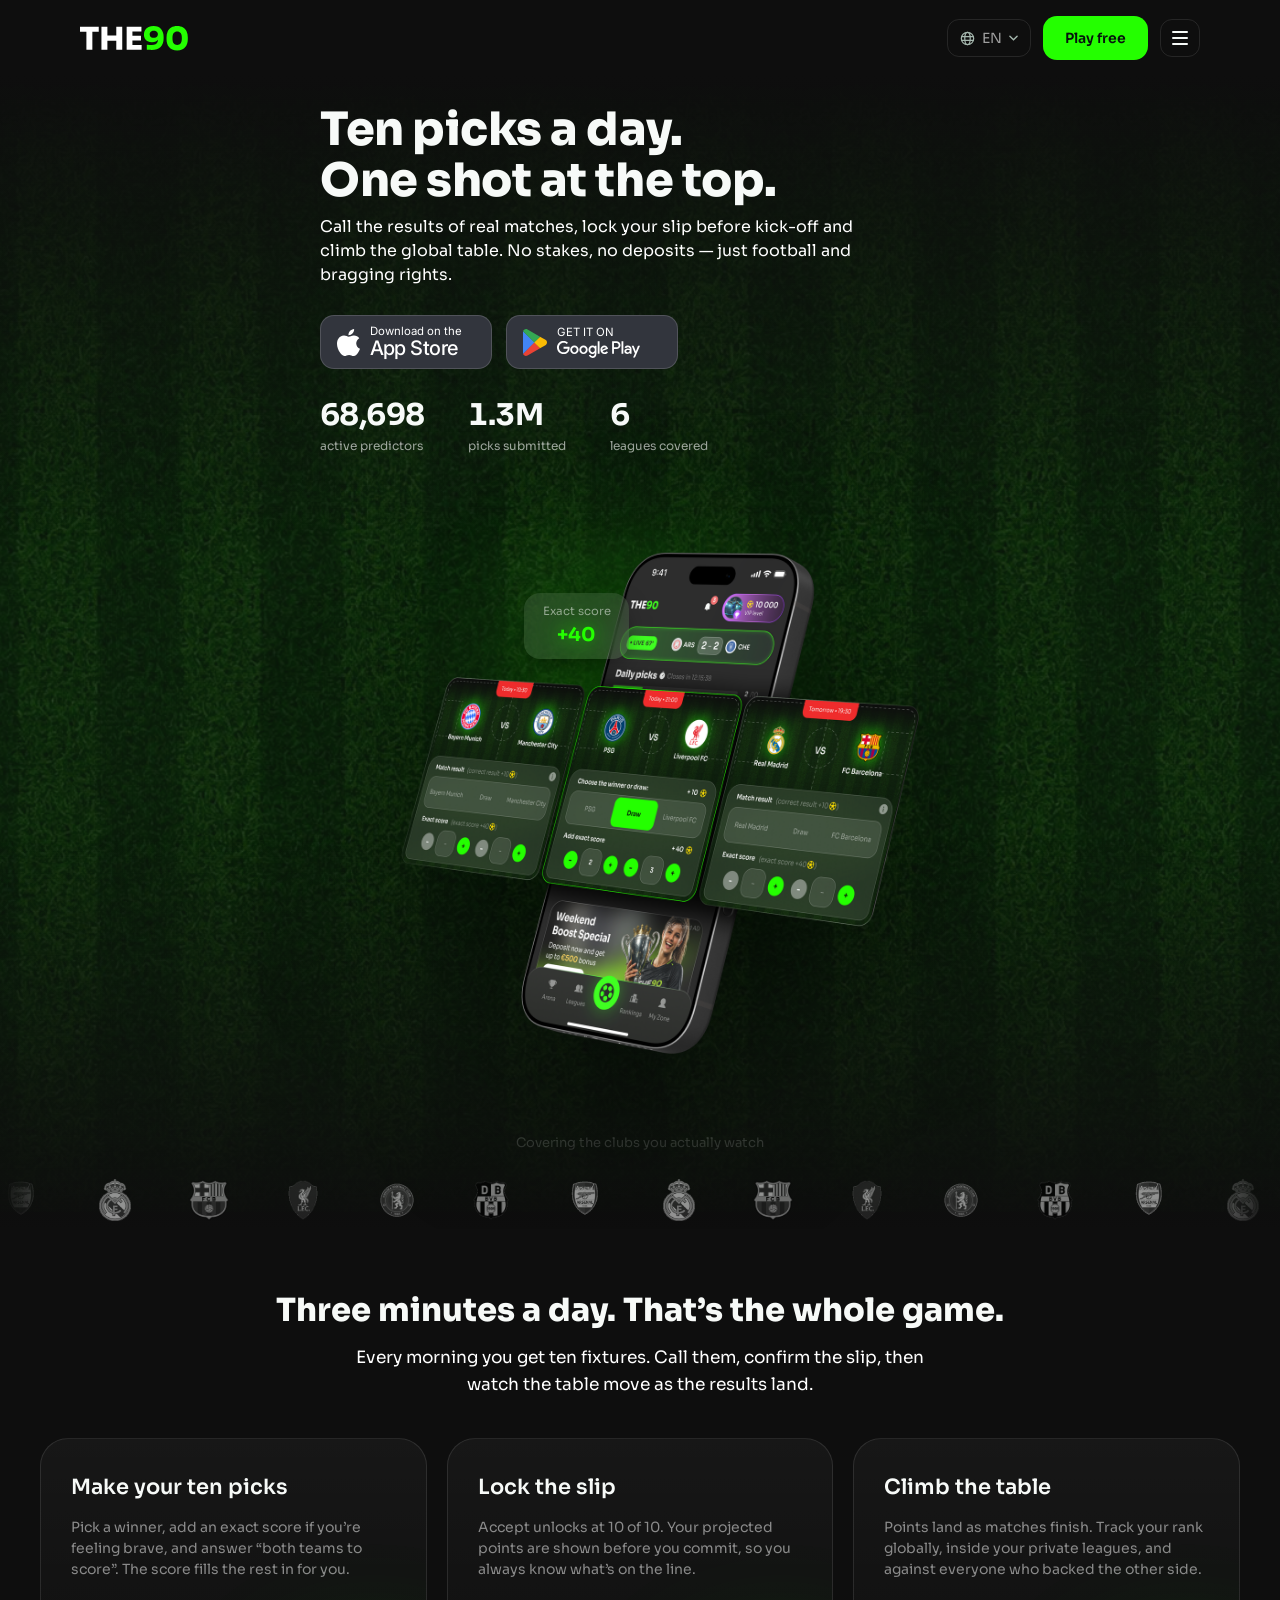
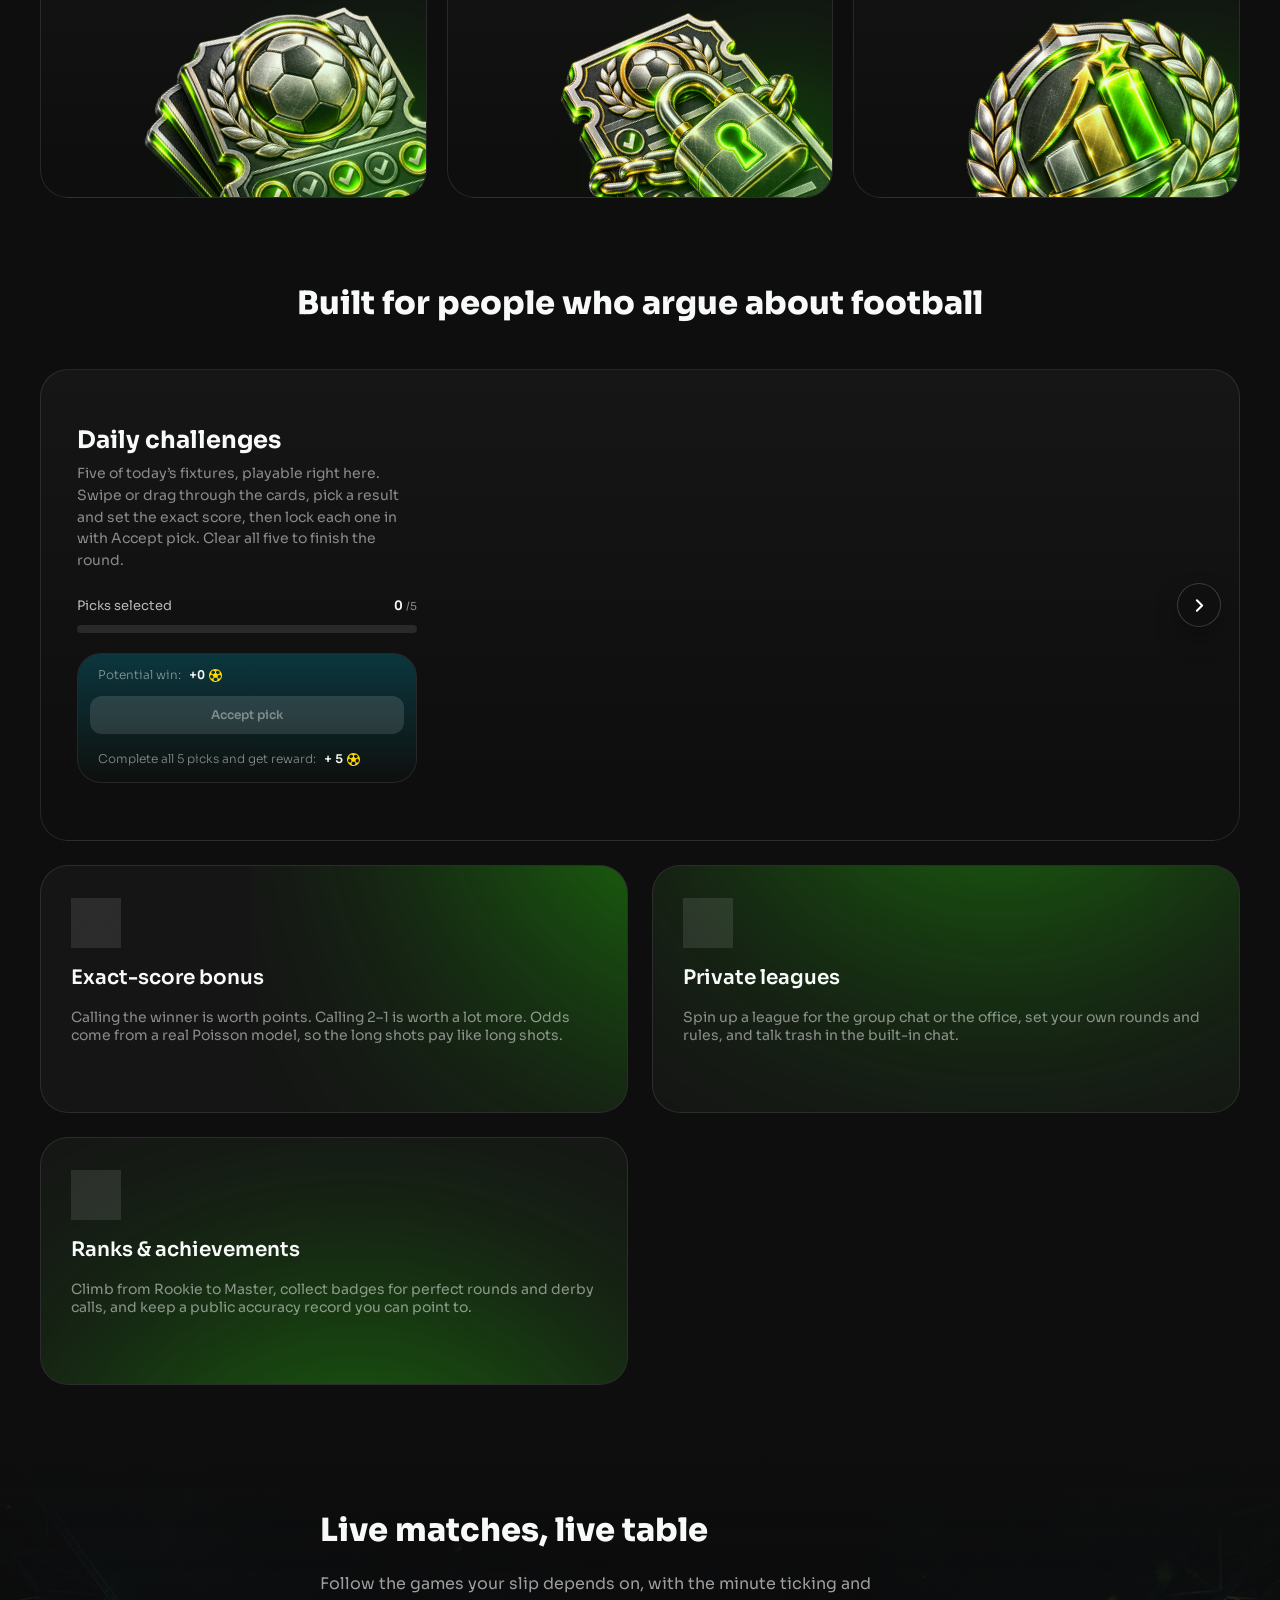
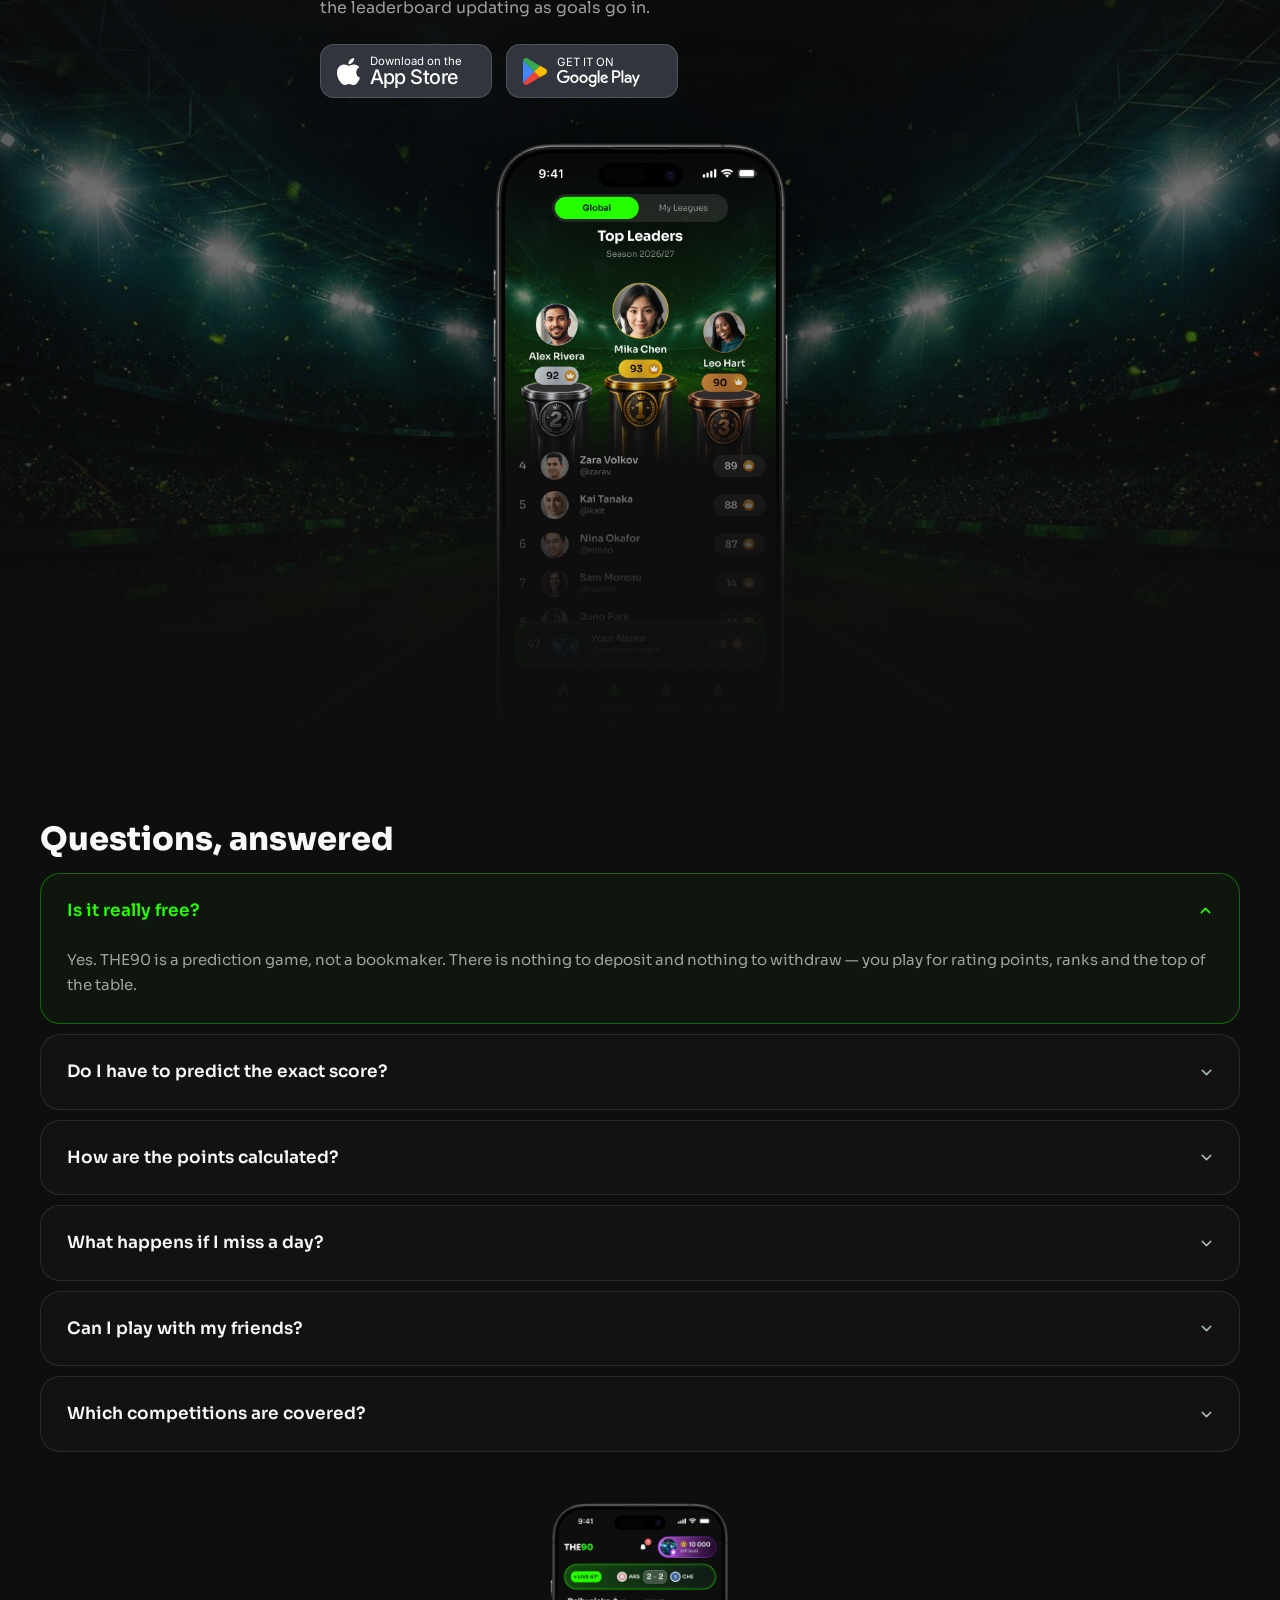
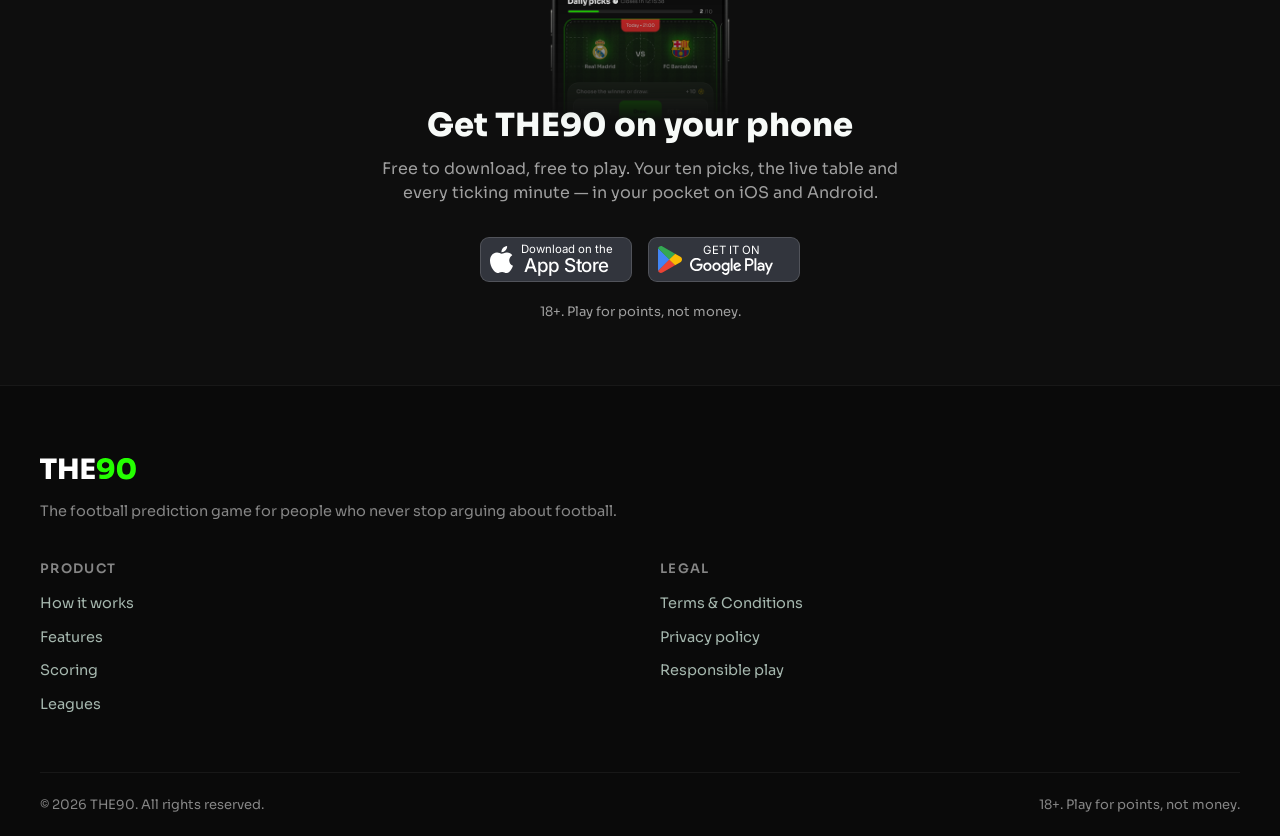
==== commit 7df59586: "landing: green outline on the card in play; no badge; block keeps its height - the card waiting for " ====
--- a/landing/index.html
+++ b/landing/index.html
@@ -334,7 +334,6 @@
       <!-- Daily challenges: the app's pick rail, playable on the page -->
       <article class="fcard fcard--wide dc" data-reveal data-dc>
         <div class="dc__copy">
-          <span class="dc__try"><i aria-hidden="true"></i><span data-i18n="dc.try">Try it now</span></span>
           <h3 class="fcard__t" data-i18n="feat.f1t">Daily challenges</h3>
           <p class="fcard__d" data-i18n="feat.f1d">Five of today’s fixtures, playable right here. Swipe or drag through the cards, pick a result and set the exact score, then lock each one in with Accept pick. Clear all five to finish the round.</p>
 
--- a/landing/css/landing.css
+++ b/landing/css/landing.css
@@ -362,13 +362,6 @@
   padding:44px 0 44px 46px;
 }
 html[dir="rtl"] .dc__copy{direction:rtl}
-.dc__try{
-  display:inline-flex;align-items:center;gap:8px;height:28px;padding:0 12px;margin-bottom:18px;
-  border:1px solid rgba(36,255,0,.28);border-radius:99px;background:rgba(36,255,0,.08);
-  color:var(--brand);font-size:12px;font-weight:600;white-space:nowrap;
-}
-.dc__try i{width:6px;height:6px;border-radius:50%;background:var(--brand);animation:ping 1.8s ease-out infinite}
-@keyframes ping{0%{box-shadow:0 0 0 0 rgba(36,255,0,.6)}80%,100%{box-shadow:0 0 0 8px rgba(36,255,0,0)}}
 .dc .fcard__t{margin-bottom:10px}
 .dc .fcard__d{max-width:350px}
 
@@ -383,12 +376,11 @@
 .picksbar__meter i{display:block;width:0;height:100%;border-radius:99px;background:var(--brand);transition:width .35s cubic-bezier(.2,.8,.3,1)}
 
 /* ---------------- the confirmation bar — Figma › Footer Section › Potential win ---------------- */
-.winbar-slot{width:100%;max-width:340px;display:grid;grid-template-rows:1fr;margin-top:20px;
-  transition:grid-template-rows .45s var(--ease),margin-top .45s var(--ease)}
-.winbar-slot > .winbar{min-height:0;overflow:hidden}
-/* the round is done: the bar folds away and the copy recentres */
-.winbar-slot.is-gone{grid-template-rows:0fr;margin-top:0}
-.winbar-slot.is-gone > .winbar{opacity:0;transform:translateY(8px)}
+.winbar-slot{width:100%;max-width:340px;margin-top:20px}
+/* the round is done: the bar fades out but keeps its place, so the block
+   holds its height */
+.winbar-slot.is-gone > .winbar{opacity:0;visibility:hidden;pointer-events:none;transform:translateY(8px);
+  transition:opacity .3s var(--ease),transform .3s var(--ease),visibility 0s .3s}
 .winbar{width:100%;transition:opacity .3s var(--ease),transform .3s var(--ease)}
 .winbar__card{
   padding:0 12px 12px;display:flex;flex-direction:column;overflow:hidden;
@@ -475,7 +467,10 @@
   overflow:hidden;border:1px solid rgba(255,255,255,.1);border-radius:24px;background:var(--bg);
   scroll-snap-align:end;scroll-snap-stop:always;container-type:inline-size;
   -webkit-user-select:none;user-select:none;
-}
+  transition:border-color .35s,box-shadow .35s;
+}
+/* the card waiting for its confirmation — the app's picked-card outline */
+.mcard.is-live{border-color:var(--brand);box-shadow:0 0 0 1px rgba(36,255,0,.25),0 10px 30px -14px rgba(36,255,0,.45)}
 .mcard__pitch{position:absolute;z-index:0;inset:0;width:100%;height:100%;object-fit:cover;pointer-events:none}
 .mcard__head{position:relative;z-index:2;height:150px;overflow:hidden}
 /* a little contrast for the time badge; the dashed stadium stays clear */
@@ -826,6 +821,22 @@
   .winbar__close{display:grid}
 }
 
+/* ---------- tablets: two steps side by side, the third across the row with
+   its picture on the right, the way phones show every step ---------- */
+@media (min-width: 768px) and (max-width: 1023px){
+  .steps{display:grid;grid-template-columns:repeat(2,minmax(0,1fr));gap:20px}
+  .step:nth-child(3){
+    grid-column:1 / -1;height:auto;min-height:0;padding:30px 0;
+    display:grid;grid-template-columns:60% 40%;grid-template-rows:auto auto;align-content:center;column-gap:0;row-gap:12px;
+  }
+  .step:nth-child(3) .step__t{grid-column:1;grid-row:1;align-self:end;padding:0 16px 0 30px}
+  .step:nth-child(3) .step__d{grid-column:1;grid-row:2;align-self:start;padding:0 16px 0 30px}
+  .step:nth-child(3) .step__art{
+    position:relative;left:auto;top:auto;grid-column:2;grid-row:1 / span 2;align-self:center;justify-self:center;
+    width:min(86%,210px);height:auto;aspect-ratio:1;translate:-2% -3.9%;
+  }
+}
+
 /* ---------- phones ---------- */
 @media (max-width: 767px){
   :root{--pad:20px}
@@ -859,23 +870,24 @@
   .sec-title{font-size:clamp(22px,6.2vw,28px)}
   .sec-sub{font-size:15px;line-height:24px}
 
-  /* steps: copy on the left 60%, the art on the right 40%, never overlapping */
+  /* steps: copy on the left 60%, the whole picture centred in the right 40% */
   .steps{flex-direction:column;gap:14px}
   .step{
-    flex:none;width:100%;height:auto;min-height:0;padding:22px 0 22px 20px;
-    display:grid;grid-template-columns:minmax(0,60%) minmax(0,1fr);grid-template-rows:auto auto;align-content:center;
-    column-gap:10px;row-gap:8px;
+    flex:none;width:100%;height:auto;min-height:0;padding:22px 0;
+    display:grid;grid-template-columns:60% 40%;grid-template-rows:auto auto;align-content:center;column-gap:0;row-gap:8px;
   }
-  .step__t{grid-column:1;grid-row:1;align-self:end;font-size:17px;line-height:23px}
-  .step__d{grid-column:1;grid-row:2;align-self:start;font-size:13px;line-height:1.5}
-  /* the tilted art leans out past the card's right edge, so even its rotated
-     corners stay clear of the copy */
+  .step__t{grid-column:1;grid-row:1;align-self:end;padding:0 8px 0 20px;font-size:17px;line-height:23px}
+  .step__d{grid-column:1;grid-row:2;align-self:start;padding:0 8px 0 20px;font-size:13px;line-height:1.5}
+  /* Sized to its column, so even the tilted corners stay inside the card.
+     A tilted picture sits a little off its own box; the nudge re-centres
+     what is actually visible. */
   .step__art,.step__art--2,.step__art--3{
-    position:relative;left:auto;top:auto;grid-column:2;grid-row:1 / span 2;align-self:center;justify-self:end;
-    width:124px;height:124px;margin-right:-26px;
+    position:relative;left:auto;top:auto;grid-column:2;grid-row:1 / span 2;align-self:center;justify-self:center;
+    width:min(86%,150px);height:auto;aspect-ratio:1;margin:0;
   }
-  .step__art--2{width:120px;height:120px}
-  .step__art--3{width:118px;height:118px}
+  .step__art{translate:-3.8% -1.6%}
+  .step__art--2{translate:-4% -.8%}
+  .step__art--3{translate:-2% -3.9%}
   .glow--step{right:-170px;bottom:-190px}
 
   .fcard__t{font-size:21px}
@@ -916,4 +928,7 @@
 @media (hover: none){
   .hero__art,.live__art{transform:none!important}
   .step:hover,.fcard:hover{transform:none}
-}
+  /* a tap must not leave a picture turned and enlarged past its column */
+  .step:hover .step__art{transform:rotate(-23.07deg)}
+  .step:hover .step__art--2{transform:rotate(-34.79deg)}
+}
--- a/landing/css/landing.css
+++ b/landing/css/landing.css
@@ -362,13 +362,6 @@
   padding:44px 0 44px 46px;
 }
 html[dir="rtl"] .dc__copy{direction:rtl}
-.dc__try{
-  display:inline-flex;align-items:center;gap:8px;height:28px;padding:0 12px;margin-bottom:18px;
-  border:1px solid rgba(36,255,0,.28);border-radius:99px;background:rgba(36,255,0,.08);
-  color:var(--brand);font-size:12px;font-weight:600;white-space:nowrap;
-}
-.dc__try i{width:6px;height:6px;border-radius:50%;background:var(--brand);animation:ping 1.8s ease-out infinite}
-@keyframes ping{0%{box-shadow:0 0 0 0 rgba(36,255,0,.6)}80%,100%{box-shadow:0 0 0 8px rgba(36,255,0,0)}}
 .dc .fcard__t{margin-bottom:10px}
 .dc .fcard__d{max-width:350px}
 
@@ -383,12 +376,11 @@
 .picksbar__meter i{display:block;width:0;height:100%;border-radius:99px;background:var(--brand);transition:width .35s cubic-bezier(.2,.8,.3,1)}
 
 /* ---------------- the confirmation bar — Figma › Footer Section › Potential win ---------------- */
-.winbar-slot{width:100%;max-width:340px;display:grid;grid-template-rows:1fr;margin-top:20px;
-  transition:grid-template-rows .45s var(--ease),margin-top .45s var(--ease)}
-.winbar-slot > .winbar{min-height:0;overflow:hidden}
-/* the round is done: the bar folds away and the copy recentres */
-.winbar-slot.is-gone{grid-template-rows:0fr;margin-top:0}
-.winbar-slot.is-gone > .winbar{opacity:0;transform:translateY(8px)}
+.winbar-slot{width:100%;max-width:340px;margin-top:20px}
+/* the round is done: the bar fades out but keeps its place, so the block
+   holds its height */
+.winbar-slot.is-gone > .winbar{opacity:0;visibility:hidden;pointer-events:none;transform:translateY(8px);
+  transition:opacity .3s var(--ease),transform .3s var(--ease),visibility 0s .3s}
 .winbar{width:100%;transition:opacity .3s var(--ease),transform .3s var(--ease)}
 .winbar__card{
   padding:0 12px 12px;display:flex;flex-direction:column;overflow:hidden;
@@ -475,7 +467,10 @@
   overflow:hidden;border:1px solid rgba(255,255,255,.1);border-radius:24px;background:var(--bg);
   scroll-snap-align:end;scroll-snap-stop:always;container-type:inline-size;
   -webkit-user-select:none;user-select:none;
-}
+  transition:border-color .35s,box-shadow .35s;
+}
+/* the card waiting for its confirmation — the app's picked-card outline */
+.mcard.is-live{border-color:var(--brand);box-shadow:0 0 0 1px rgba(36,255,0,.25),0 10px 30px -14px rgba(36,255,0,.45)}
 .mcard__pitch{position:absolute;z-index:0;inset:0;width:100%;height:100%;object-fit:cover;pointer-events:none}
 .mcard__head{position:relative;z-index:2;height:150px;overflow:hidden}
 /* a little contrast for the time badge; the dashed stadium stays clear */
@@ -826,6 +821,22 @@
   .winbar__close{display:grid}
 }
 
+/* ---------- tablets: two steps side by side, the third across the row with
+   its picture on the right, the way phones show every step ---------- */
+@media (min-width: 768px) and (max-width: 1023px){
+  .steps{display:grid;grid-template-columns:repeat(2,minmax(0,1fr));gap:20px}
+  .step:nth-child(3){
+    grid-column:1 / -1;height:auto;min-height:0;padding:30px 0;
+    display:grid;grid-template-columns:60% 40%;grid-template-rows:auto auto;align-content:center;column-gap:0;row-gap:12px;
+  }
+  .step:nth-child(3) .step__t{grid-column:1;grid-row:1;align-self:end;padding:0 16px 0 30px}
+  .step:nth-child(3) .step__d{grid-column:1;grid-row:2;align-self:start;padding:0 16px 0 30px}
+  .step:nth-child(3) .step__art{
+    position:relative;left:auto;top:auto;grid-column:2;grid-row:1 / span 2;align-self:center;justify-self:center;
+    width:min(86%,210px);height:auto;aspect-ratio:1;translate:-2% -3.9%;
+  }
+}
+
 /* ---------- phones ---------- */
 @media (max-width: 767px){
   :root{--pad:20px}
@@ -859,23 +870,24 @@
   .sec-title{font-size:clamp(22px,6.2vw,28px)}
   .sec-sub{font-size:15px;line-height:24px}
 
-  /* steps: copy on the left 60%, the art on the right 40%, never overlapping */
+  /* steps: copy on the left 60%, the whole picture centred in the right 40% */
   .steps{flex-direction:column;gap:14px}
   .step{
-    flex:none;width:100%;height:auto;min-height:0;padding:22px 0 22px 20px;
-    display:grid;grid-template-columns:minmax(0,60%) minmax(0,1fr);grid-template-rows:auto auto;align-content:center;
-    column-gap:10px;row-gap:8px;
+    flex:none;width:100%;height:auto;min-height:0;padding:22px 0;
+    display:grid;grid-template-columns:60% 40%;grid-template-rows:auto auto;align-content:center;column-gap:0;row-gap:8px;
   }
-  .step__t{grid-column:1;grid-row:1;align-self:end;font-size:17px;line-height:23px}
-  .step__d{grid-column:1;grid-row:2;align-self:start;font-size:13px;line-height:1.5}
-  /* the tilted art leans out past the card's right edge, so even its rotated
-     corners stay clear of the copy */
+  .step__t{grid-column:1;grid-row:1;align-self:end;padding:0 8px 0 20px;font-size:17px;line-height:23px}
+  .step__d{grid-column:1;grid-row:2;align-self:start;padding:0 8px 0 20px;font-size:13px;line-height:1.5}
+  /* Sized to its column, so even the tilted corners stay inside the card.
+     A tilted picture sits a little off its own box; the nudge re-centres
+     what is actually visible. */
   .step__art,.step__art--2,.step__art--3{
-    position:relative;left:auto;top:auto;grid-column:2;grid-row:1 / span 2;align-self:center;justify-self:end;
-    width:124px;height:124px;margin-right:-26px;
+    position:relative;left:auto;top:auto;grid-column:2;grid-row:1 / span 2;align-self:center;justify-self:center;
+    width:min(86%,150px);height:auto;aspect-ratio:1;margin:0;
   }
-  .step__art--2{width:120px;height:120px}
-  .step__art--3{width:118px;height:118px}
+  .step__art{translate:-3.8% -1.6%}
+  .step__art--2{translate:-4% -.8%}
+  .step__art--3{translate:-2% -3.9%}
   .glow--step{right:-170px;bottom:-190px}
 
   .fcard__t{font-size:21px}
@@ -916,4 +928,7 @@
 @media (hover: none){
   .hero__art,.live__art{transform:none!important}
   .step:hover,.fcard:hover{transform:none}
-}
+  /* a tap must not leave a picture turned and enlarged past its column */
+  .step:hover .step__art{transform:rotate(-23.07deg)}
+  .step:hover .step__art--2{transform:rotate(-34.79deg)}
+}
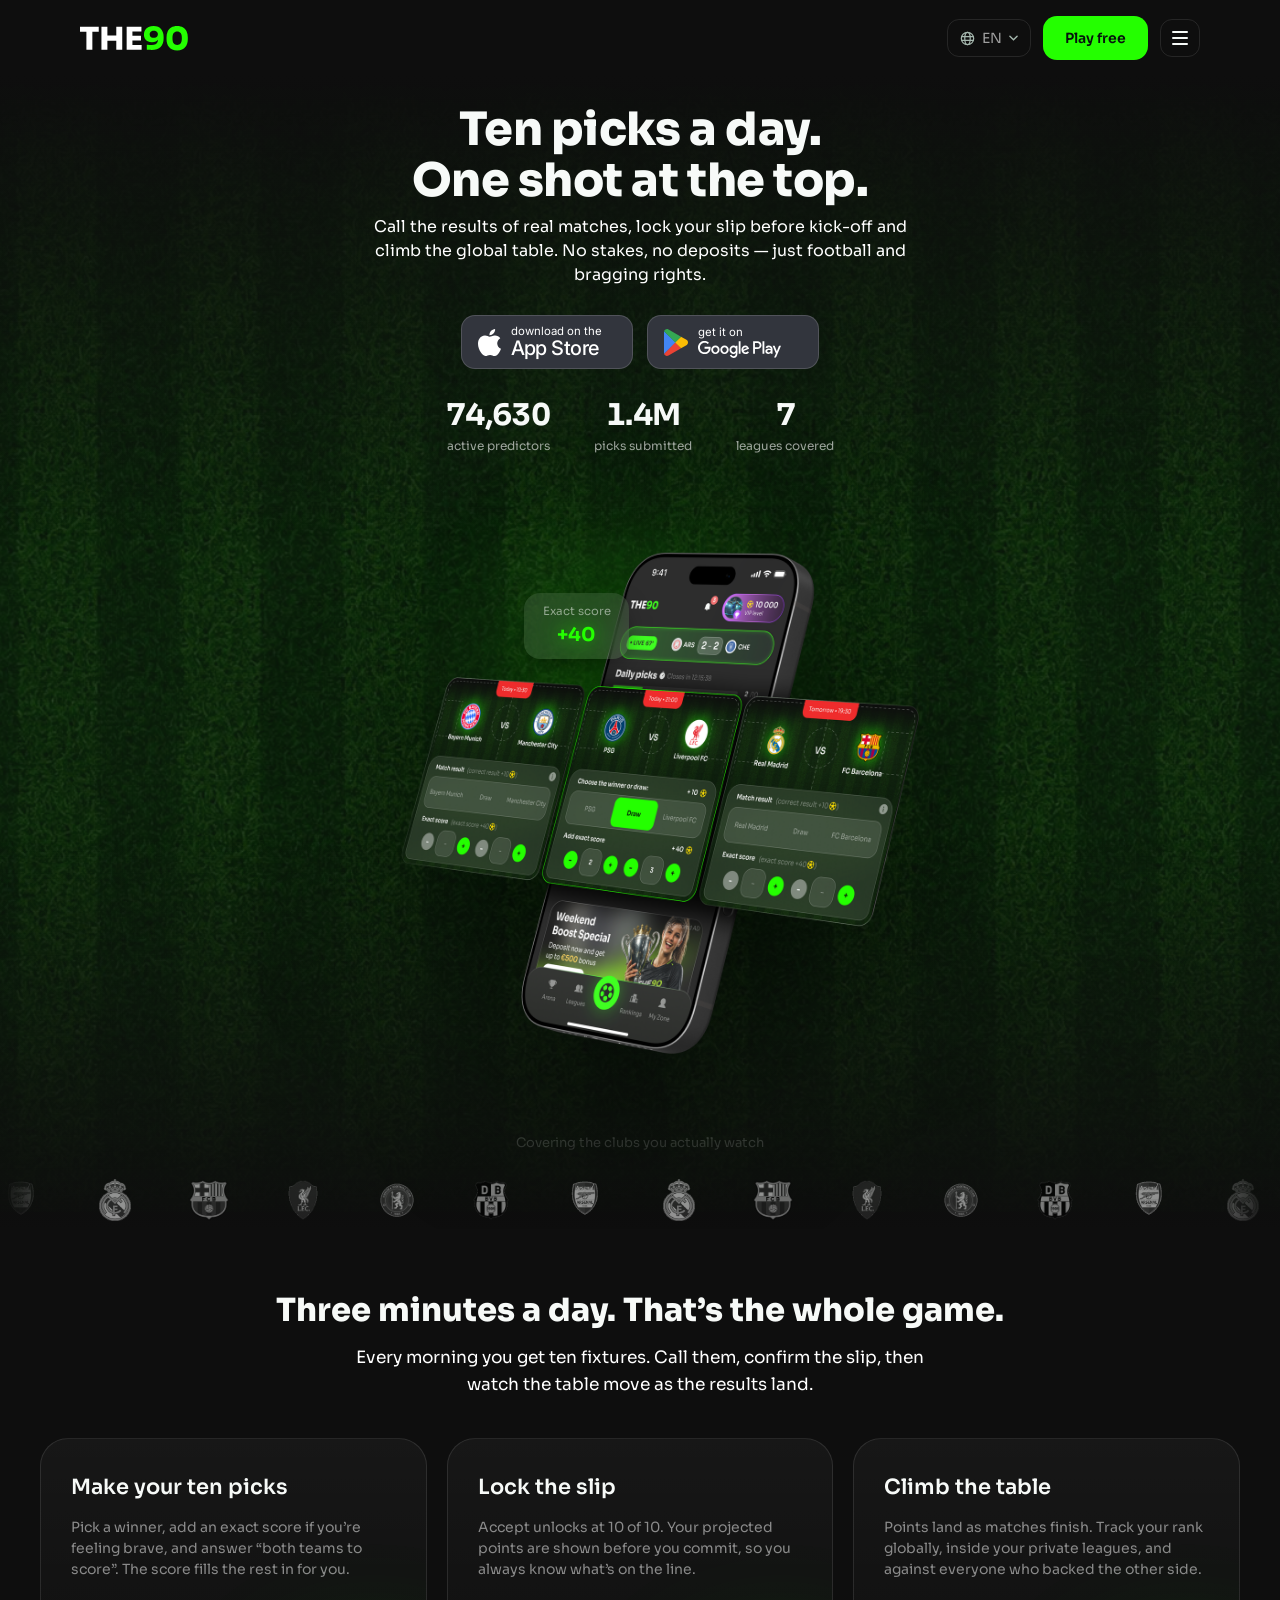
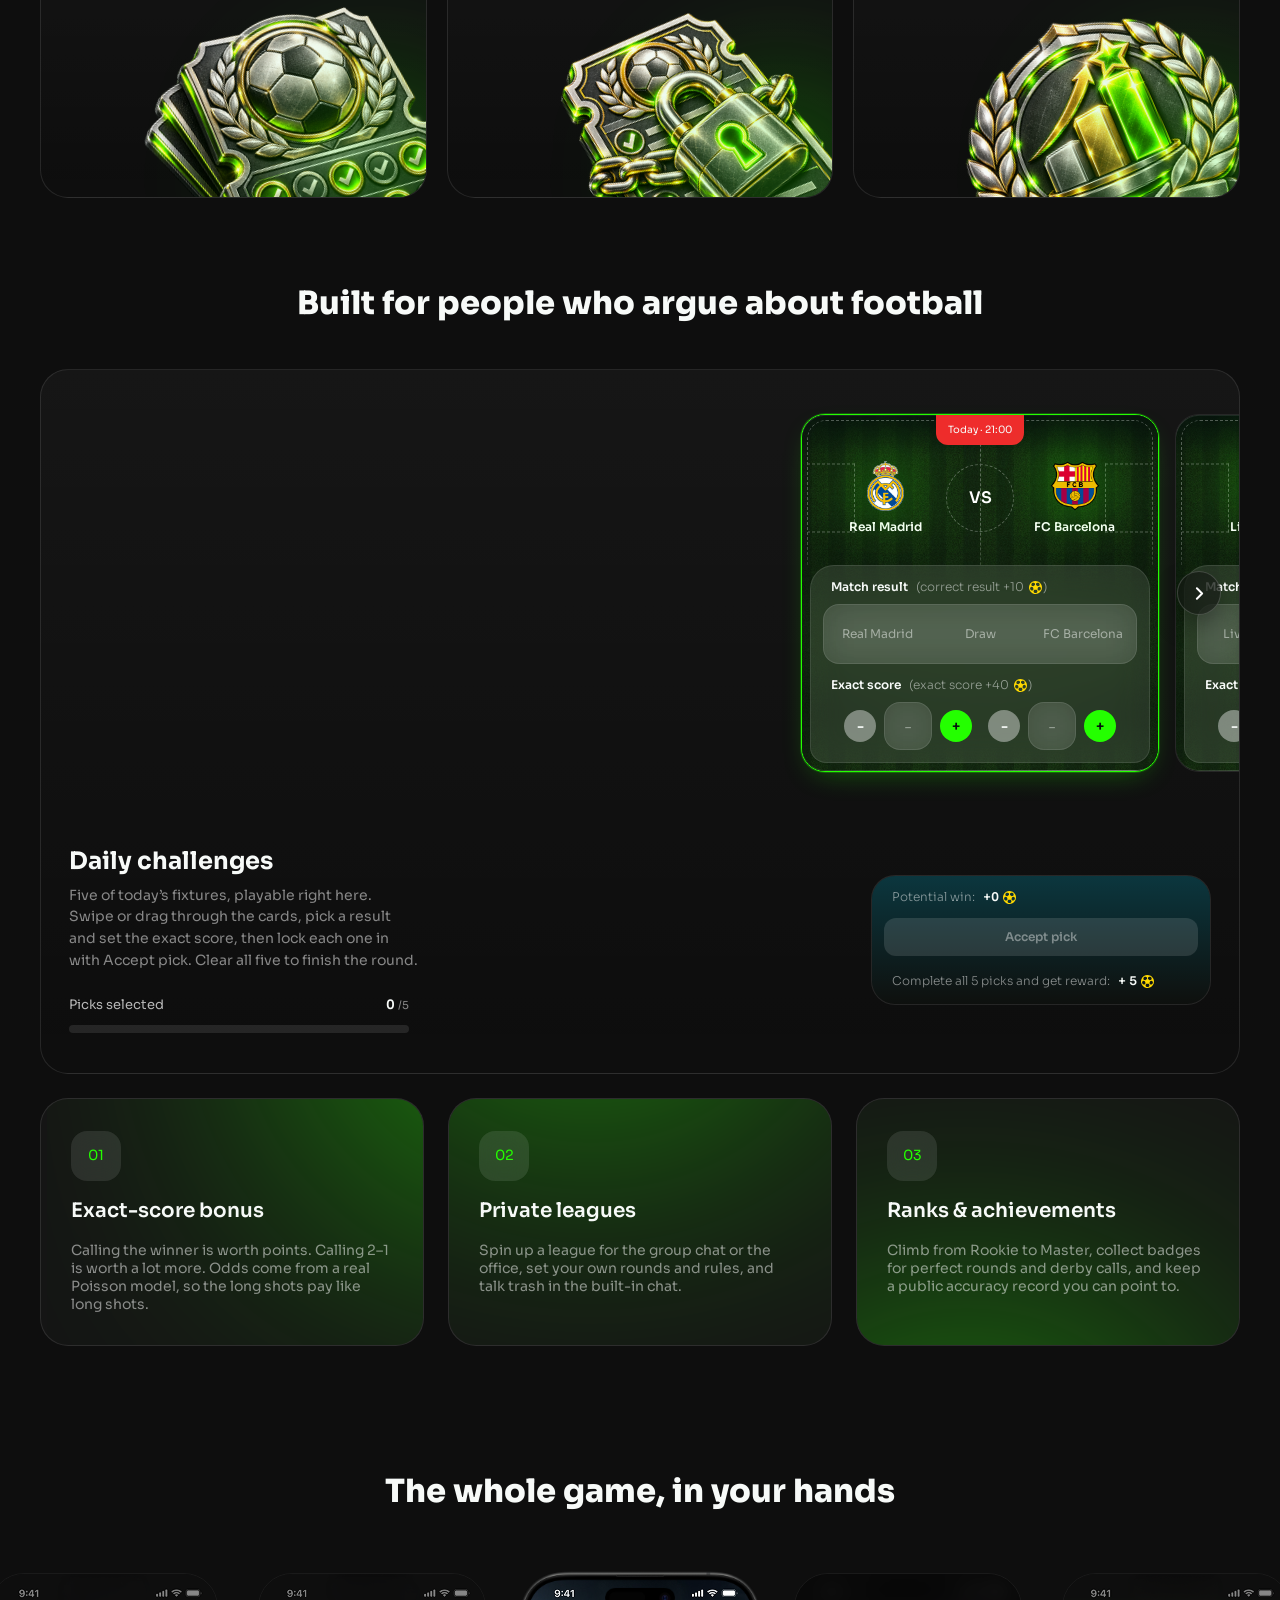
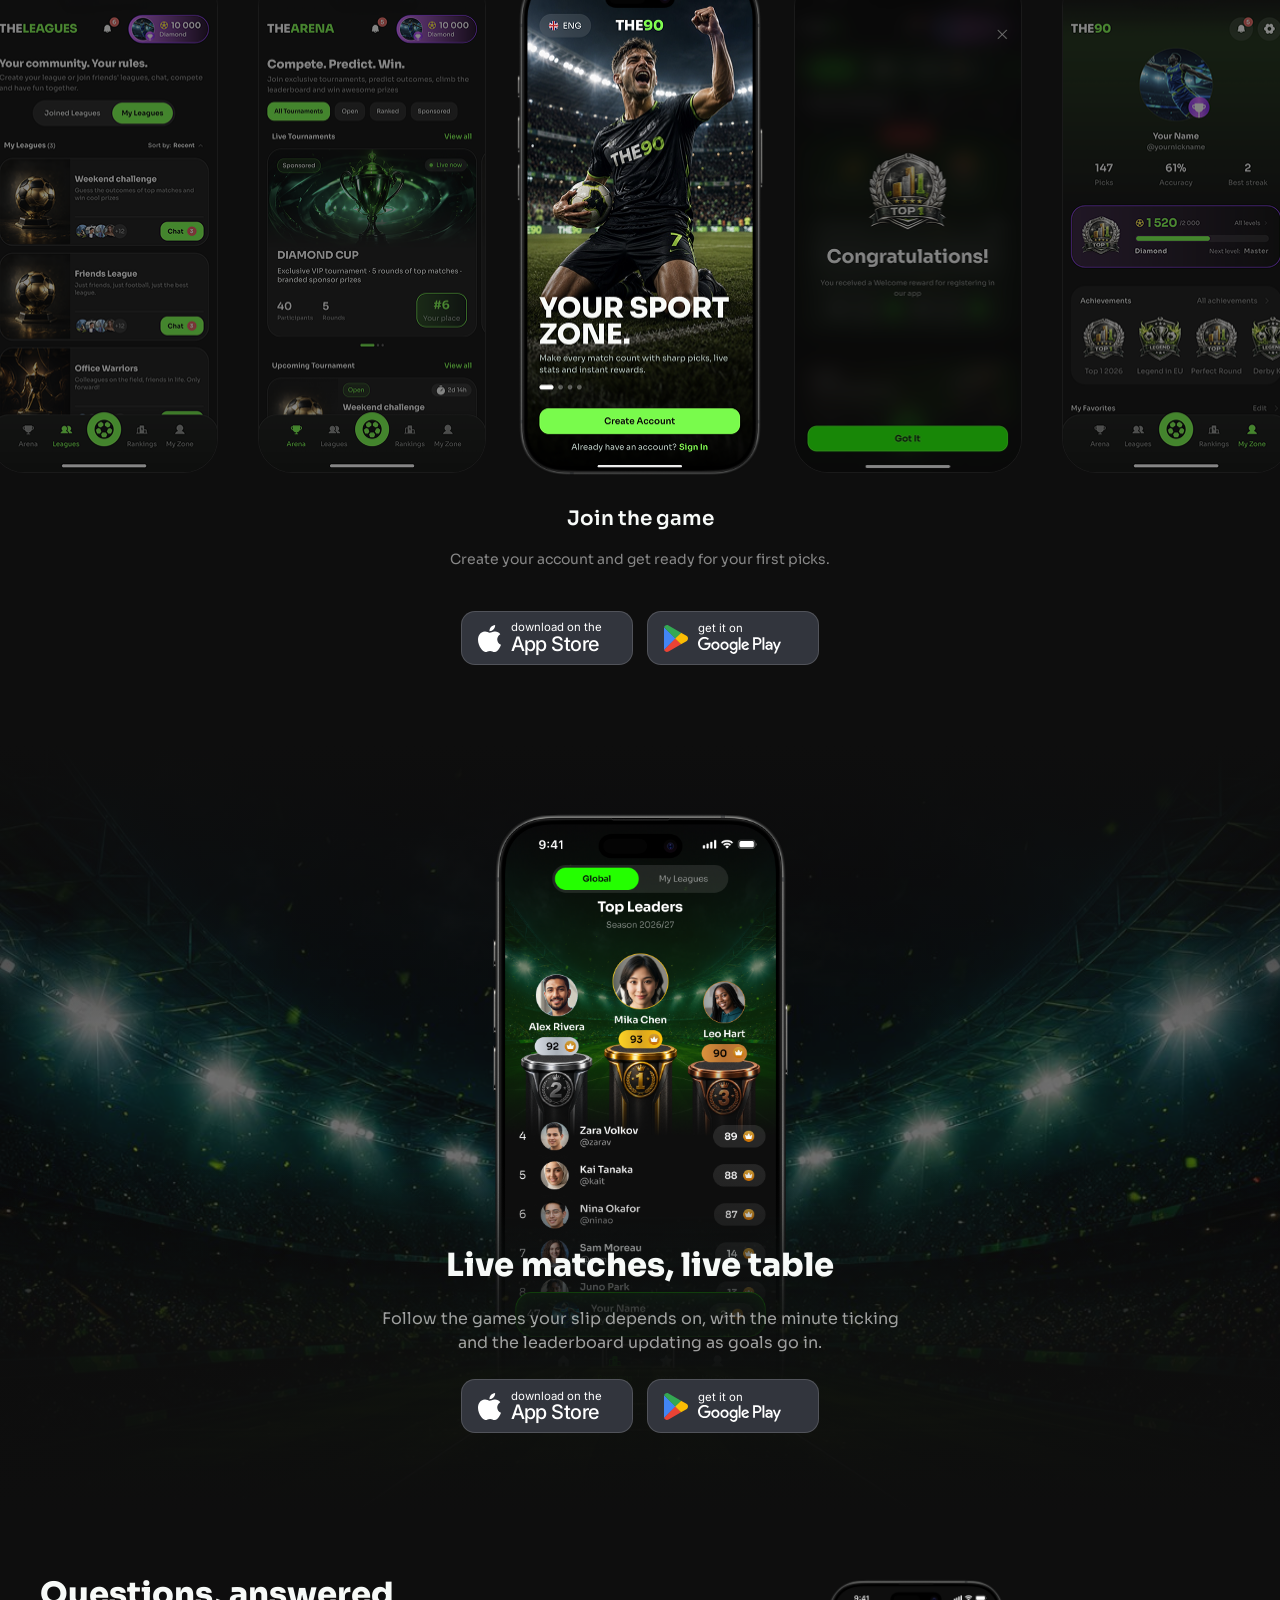
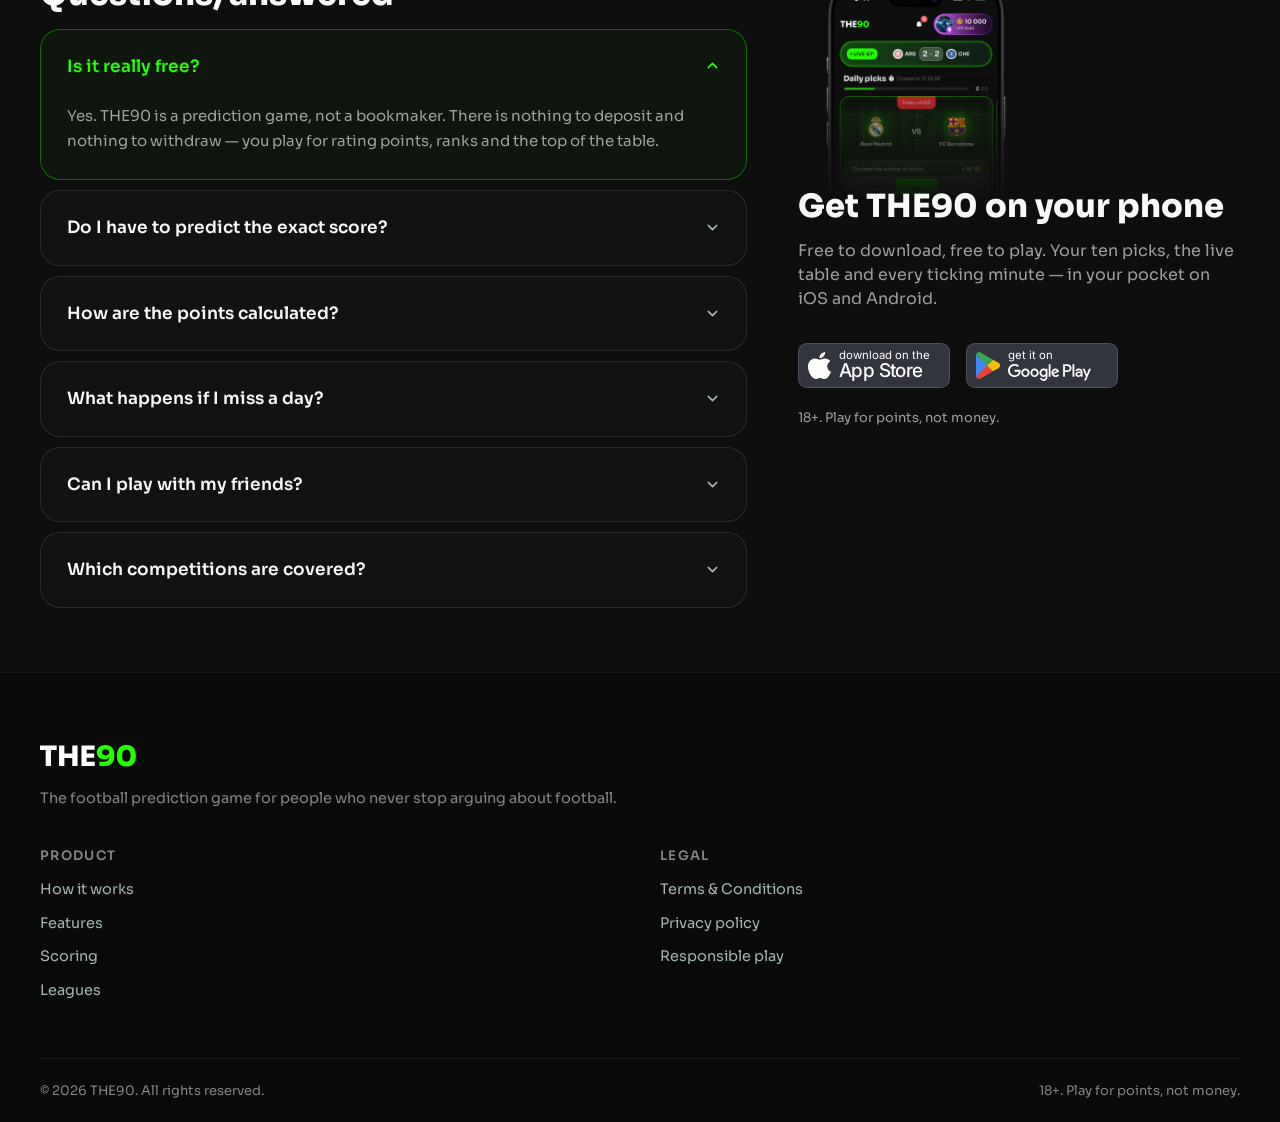
==== commit d613311f: "landing: add app screens carousel and refine responsive sections" ====
--- a/landing/index.html
+++ b/landing/index.html
@@ -404,6 +404,31 @@
     </div>
   </section>
 
+  <!-- ============================ APP SCREENS ============================ -->
+  <section class="app-carousel" id="app-screens" aria-labelledby="app-carousel-title" data-app-carousel>
+    <h2 class="sec-title app-carousel__title" id="app-carousel-title" data-i18n="carousel.title">The whole game, in your hands</h2>
+    <div class="app-carousel__stage" aria-roledescription="carousel" aria-label="THE90 app screens" data-carousel-stage>
+      <div class="app-carousel__slides" data-carousel-slides></div>
+      <img class="app-carousel__phone" src="assets/img/carousel/iphone-frame.png" alt="" width="252" height="513" aria-hidden="true">
+    </div>
+    <div class="app-carousel__copy" aria-live="polite" aria-atomic="true">
+      <h3 class="app-carousel__caption" data-carousel-caption data-i18n="carousel.s1t">Join the game</h3>
+      <p class="app-carousel__description" data-carousel-description data-i18n="carousel.s1d">Create your account and get ready for your first picks.</p>
+    </div>
+    <div class="dl app-carousel__actions" data-dl>
+      <a class="btn btn--primary dl__now" href="#cta" data-i18n="nav.play">Play free</a>
+      <a class="store store--ios" href="#" data-dl-ios aria-label="Download on the App Store">
+        <img src="assets/icons/apple.svg" alt="" width="22.5" height="27">
+        <span><i data-i18n="cta.s1">Download on the</i><b>App Store</b></span>
+      </a>
+      <a class="store store--and" href="#" data-dl-and aria-label="Get it on Google Play">
+        <img src="assets/icons/playstore.svg" alt="" width="23.625" height="27">
+        <span><i data-i18n="cta.s2">GET IT ON</i>
+          <img class="store__word" src="assets/icons/google-play-word.svg" alt="Google Play" width="83.25" height="16.875"></span>
+      </a>
+    </div>
+  </section>
+
   <!-- ============================ LIVE / LEAGUES ============================ -->
   <section class="live" id="leagues">
     <img class="live__bg" src="assets/img/stadium.jpg" alt="" width="1122" height="1402">
@@ -426,7 +451,7 @@
           </a>
         </div>
       </div>
-      <div class="live__art" data-tilt>
+      <div class="live__art">
         <img src="assets/img/phone-leaders.png" alt="THE90 rankings screen" width="434" height="887">
       </div>
     </div>
--- a/landing/css/landing.css
+++ b/landing/css/landing.css
@@ -275,6 +275,8 @@
 
 /* every card answers the pointer the same way: the border lights, the card lifts */
 .step:hover,.fcard:hover{border-color:rgba(36,255,0,.4);transform:translateY(-6px)}
+/* …except Daily challenges: it is played in, so it stays put */
+.fcard.dc:hover{transform:none}
 
 /* =========================================================
    How it works
@@ -376,11 +378,9 @@
 .picksbar__meter i{display:block;width:0;height:100%;border-radius:99px;background:var(--brand);transition:width .35s cubic-bezier(.2,.8,.3,1)}
 
 /* ---------------- the confirmation bar — Figma › Footer Section › Potential win ---------------- */
+/* on desktops and tablets the bar is part of the block and stays for good,
+   even once the round is done; only phones float it and let it go */
 .winbar-slot{width:100%;max-width:340px;margin-top:20px}
-/* the round is done: the bar fades out but keeps its place, so the block
-   holds its height */
-.winbar-slot.is-gone > .winbar{opacity:0;visibility:hidden;pointer-events:none;transform:translateY(8px);
-  transition:opacity .3s var(--ease),transform .3s var(--ease),visibility 0s .3s}
 .winbar{width:100%;transition:opacity .3s var(--ease),transform .3s var(--ease)}
 .winbar__card{
   padding:0 12px 12px;display:flex;flex-direction:column;overflow:hidden;
@@ -429,8 +429,10 @@
   overflow-x:auto;overflow-y:hidden;overscroll-behavior-x:contain;
   scroll-snap-type:x mandatory;scroll-padding-right:var(--end);
   scrollbar-width:none;-webkit-overflow-scrolling:touch;
-  -webkit-mask-image:linear-gradient(90deg,transparent 0,rgba(0,0,0,.12) 20%,rgba(0,0,0,.55) calc(var(--front) - 60px),#000 calc(var(--front) - var(--gap)));
-  mask-image:linear-gradient(90deg,transparent 0,rgba(0,0,0,.12) 20%,rgba(0,0,0,.55) calc(var(--front) - 60px),#000 calc(var(--front) - var(--gap)));
+  /* every stop is a share of the room left of the card in play, so the fade
+     keeps its shape at any width instead of collapsing into a hard edge */
+  -webkit-mask-image:linear-gradient(90deg,transparent 0,rgba(0,0,0,.12) calc(var(--front) * .35),rgba(0,0,0,.55) calc(var(--front) * .72),#000 calc(var(--front) - var(--gap)));
+  mask-image:linear-gradient(90deg,transparent 0,rgba(0,0,0,.12) calc(var(--front) * .35),rgba(0,0,0,.55) calc(var(--front) * .72),#000 calc(var(--front) - var(--gap)));
   cursor:grab;-webkit-user-select:none;user-select:none;outline:none;
 }
 .dc__rail::-webkit-scrollbar{display:none}
@@ -578,8 +580,9 @@
 .mcard.is-shake .mcard__body{border-color:rgba(36,255,0,.55);box-shadow:0 0 0 1px rgba(36,255,0,.25),0 0 26px -6px rgba(36,255,0,.55)}
 
 /* ---------------- the closing card: the tick, the total, a way back in ---------------- */
-.mcard--done{border-color:transparent;background:none;container-type:normal}
-.donecard{min-height:364px;padding:24px 16px;display:flex;flex-direction:column;align-items:center;justify-content:center;gap:8px;text-align:center}
+/* exactly as tall as the match cards beside it, so arriving here moves nothing */
+.mcard--done{border-color:transparent;background:none;container-type:normal;align-self:stretch}
+.donecard{height:100%;padding:24px 16px;display:flex;flex-direction:column;align-items:center;justify-content:center;gap:8px;text-align:center}
 .donecard__art{position:relative;width:140px;height:140px;margin-bottom:4px}
 .donecard__art > svg{display:block;width:100%;height:100%}
 /* only if the animation could not load */
@@ -591,29 +594,50 @@
 .donecard__win b img{box-sizing:border-box;display:block;width:16px;height:16px;padding:1.5px}
 
 /* =========================================================
+   App screens carousel
+   ========================================================= */
+.app-carousel{padding:64px 0 80px;overflow:hidden;text-align:center;background:var(--bg)}
+.app-carousel__title{max-width:760px;margin:0 auto 64px;padding:0 20px}
+.app-carousel__stage{position:relative;width:100%;height:500px;direction:ltr}
+.app-carousel__slides{position:absolute;top:0;left:50%;display:flex;gap:40px;width:max-content;height:100%;
+  transform:translate3d(var(--track-x, 0px),0,0);transition:transform .75s var(--ease);will-change:transform}
+.app-carousel__slides.is-reset{transition:none}
+.app-carousel__slide{
+  position:relative;flex:none;width:228px;height:500px;padding:0;overflow:hidden;
+  border:1px solid rgba(255,255,255,.1);border-radius:34px;
+  opacity:.5;transition:opacity .5s ease,border-color .3s ease;
+}
+.app-carousel__slide img{display:block;width:100%;height:100%;max-width:none;object-fit:cover;pointer-events:none}
+.app-carousel__slide.is-active,.app-carousel__slide:hover,.app-carousel__slide:focus-visible{opacity:1}
+.app-carousel__slide:hover{border-color:rgba(255,255,255,.35)}
+.app-carousel__phone{position:absolute;z-index:2;top:-6.5px;left:50%;width:252px;height:513px;max-width:none;transform:translateX(-50%);pointer-events:none}
+.app-carousel__copy{max-width:500px;min-height:78px;margin:32px auto 0;padding:0 20px}
+.app-carousel__caption{font-size:20px;font-weight:600;line-height:28px}
+.app-carousel__description{margin-top:16px;color:rgba(255,255,255,.5);font-size:14px;line-height:1.45}
+.app-carousel__actions{justify-content:center;margin-top:32px;padding:0 20px}
+
+/* =========================================================
    Live / leagues
    ========================================================= */
-.live{position:relative;height:516px;overflow:hidden}
-/* Figma puts the 721px photo at y=-204 inside the 516px section, so its lower
-   edge lands on the section bottom and the fade below can blend it into the bg */
+.live{position:relative;padding:64px 0 80px;overflow:hidden}
 .live__bg{
-  position:absolute;left:0;top:-204px;
-  width:100%;height:721px;object-fit:cover;object-position:center;opacity:.4;
+  position:absolute;inset:0;width:100%;height:100%;object-fit:cover;object-position:center;opacity:.4;
 }
 .live .hero__fade--top{height:373px}
 .live__fadeB{
   position:absolute;left:0;bottom:0;width:100%;height:200px;z-index:2;pointer-events:none;
   background:linear-gradient(0deg,var(--bg) 0%,rgba(14,14,14,.88) 42%,rgba(14,14,14,0) 100%);
 }
-/* no z-index here on purpose: without a stacking context the section-level
-   bottom fade can slot between the phone (z1) and the copy (z3) */
-.live__in{position:relative;width:1440px;height:100%;margin-inline:auto}
-.live__copy{position:absolute;z-index:3;left:var(--pad);top:50%;transform:translateY(-50%);display:flex;flex-direction:column;gap:32px;align-items:flex-start}
-.live__copy .sec-title{text-align:start}
+.live__in{position:relative;display:flex;flex-direction:column;align-items:center;width:min(100%,1200px);margin-inline:auto}
+.live__copy{position:relative;z-index:3;order:2;display:flex;flex-direction:column;gap:24px;align-items:center;
+  width:min(100%,720px);margin-top:-180px;padding-inline:var(--pad);text-align:center}
+.live__copy .sec-title{text-align:center}
 .live__copy .dl{margin-top:0}
-.live__sub{width:540px;font-size:16px;color:#fff;opacity:.6;line-height:1.5;margin-top:-24px}
-.live__art{position:absolute;z-index:1;left:845px;top:104px;width:303px;transition:transform .5s var(--ease)}
-.live__art img{width:303px;height:auto;filter:drop-shadow(0 30px 60px rgba(0,0,0,.7))}
+.live__sub{width:100%;max-width:540px;font-size:16px;color:#fff;opacity:.6;line-height:1.5}
+.live__art{position:relative;z-index:1;order:1;width:303px;margin-inline:auto;
+  -webkit-mask-image:linear-gradient(180deg,#000 0%,#000 65%,transparent 98%);
+  mask-image:linear-gradient(180deg,#000 0%,#000 65%,transparent 98%)}
+.live__art img{width:100%;height:auto}
 
 /* =========================================================
    FAQ + CTA
@@ -657,7 +681,7 @@
 /* download row: our CTA + the official store badge(s) */
 .dl{display:flex;align-items:center;gap:14px;flex-wrap:wrap;margin-top:28px}
 .dl .store{height:54px;width:auto;min-width:172px;border-radius:14px;padding:0 16px;gap:10px}
-.dl .store i{white-space:nowrap}
+.dl .store i{white-space:normal}
 .dl .store b{font-size:20px}
 .store{
   position:relative;display:flex;align-items:center;gap:8px;
@@ -667,8 +691,10 @@
 }
 .store:hover{transform:translateY(-3px);border-color:rgba(255,255,255,.4);box-shadow:0 14px 30px -12px rgba(0,0,0,.9)}
 .store img{flex:none}
-.store span{display:flex;flex-direction:column;justify-content:center;color:#fff;font-family:'Inter',sans-serif}
-.store i{font-style:normal;font-size:11.4px;line-height:1.1}
+.store span{display:flex;flex-direction:column;align-items:flex-start;justify-content:center;min-width:0;color:#fff;
+  font-family:'Inter',sans-serif;text-align:left;direction:ltr}
+.store i{display:block;width:100%;font-style:normal;font-size:11.4px;font-weight:400;line-height:1.1;
+  text-transform:lowercase;letter-spacing:normal;white-space:normal}
 .store b{font-size:19px;font-weight:500;letter-spacing:-.53px;line-height:1.05}
 /* the exported wordmark is stored flipped (Figma wraps it in -scale-y-100) */
 .store__word{margin-top:2px;transform:scaleY(-1)}
@@ -695,10 +721,9 @@
    follows the direction on its own.
    ========================================================= */
 @media (min-width: 1440px){
-  html[dir="rtl"] .hero__copy,html[dir="rtl"] .live__copy{left:auto;right:var(--pad)}
+  html[dir="rtl"] .hero__copy{left:auto;right:var(--pad)}
   html[dir="rtl"] .hero__art{left:90px}
   html[dir="rtl"] .glow--hero{left:272px}
-  html[dir="rtl"] .live__art{left:292px}
 }
 html[dir="rtl"] .ftr__col a:hover{transform:translateX(-3px)}
 
@@ -736,6 +761,7 @@
   .hero__in{position:static;width:100%;height:auto;display:flex;flex-direction:column;
     align-items:center;gap:8px}
   .hero__copy{position:static;transform:none;width:100%;max-width:720px;padding:0 var(--pad)}
+  .hero__copy{align-items:center;text-align:center}
   .hero__sub{width:100%;max-width:560px}
   /* relative, not static: the chip is anchored to the artwork, not the section.
      inset must be cleared or the desktop left:613px would shove it off-screen. */
@@ -764,16 +790,14 @@
   .features{padding-top:24px;padding-bottom:64px}
   .dc{grid-template-columns:380px minmax(0,1fr)}
   .dc__copy{padding:40px 0 40px 36px}
-  .frow{grid-template-columns:repeat(2,1fr)}
+  /* the three small cards go in a row or in a column — never two and a stray */
+  .frow{grid-template-columns:repeat(3,minmax(0,1fr))}
 
   /* live */
-  .live{height:auto;padding:64px 0 0}
-  .live__in{position:static;width:100%;height:auto;display:flex;flex-direction:column;
-    align-items:center;gap:40px}
-  .live__copy{position:static;transform:none;width:100%;max-width:720px;padding:0 var(--pad);gap:24px}
-  .live__sub{width:100%;max-width:560px;margin-top:0}
-  .live__art{position:static;width:auto;transform:none!important}
-  .live__bg{top:0;height:100%}
+  .live{padding:64px 0 80px}
+  .live__in{width:100%}
+  .live__copy{width:100%;max-width:720px;padding:0 var(--pad);gap:24px}
+  .live__copy .dl{justify-content:center}
   .live .hero__fade--top{height:38%}
   .live__fadeB{height:46%}
 
@@ -792,10 +816,42 @@
   .ftr__brand,.ftr__brand p{width:100%}
 }
 
-/* ---------- the rail stacks under its copy; the bar becomes a bottom sheet ---------- */
+@media (min-width: 768px) and (max-width: 1439px){
+  .dc{grid-template-columns:minmax(0,1fr)}
+  .dc__stage{grid-row:1}
+  .dc__copy{grid-row:2;display:grid;grid-template-columns:minmax(0,1fr) minmax(280px,340px);
+    column-gap:36px;align-items:start;padding:32px 28px 40px}
+  .dc__copy > :not(.winbar-slot){grid-column:1}
+  .winbar-slot{grid-column:2;grid-row:1 / span 3;align-self:center;max-width:none;margin-top:0}
+  .faq__in{grid-template-columns:minmax(0,1.6fr) minmax(250px,1fr);gap:clamp(28px,4vw,60px)}
+  .faq__right{align-items:flex-start;text-align:start}
+  .faq__phone{margin-inline-start:26px}
+  .faq__cta{align-items:flex-start;max-width:100%;margin-top:-40px}
+  .faq__cta .sec-title,.faq__cta .live__sub{text-align:start}
+  .faq__cta .live__sub{width:100%}
+  .faq__cta .stores{justify-content:flex-start}
+}
+
+@media (max-width: 767px){
+  .app-carousel{padding:52px 0 64px}
+  .app-carousel__title{margin-bottom:44px}
+  .app-carousel__stage{height:494px}
+  .app-carousel__slides{gap:31px}
+  .app-carousel__slide{width:225px;height:494px;border-radius:34px}
+  .app-carousel__phone{top:-7px;width:250px;height:auto}
+  .app-carousel__copy{min-height:92px;margin-top:28px}
+  .app-carousel__caption{font-size:18px}
+  .app-carousel__actions{margin-top:24px}
+}
+
+@media (prefers-reduced-motion: reduce){
+  .app-carousel__slides,.app-carousel__slide{transition:none}
+}
+
+/* ---------- the rail stacks under its copy ---------- */
 @media (max-width: 1023px){
   .dc{grid-template-columns:minmax(0,1fr);min-height:0}
-  .dc__copy{padding:32px 28px 0}
+  .dc__copy{padding:32px 28px 40px}
   .dc .fcard__d{max-width:560px}
   /* stacked under the copy there is nothing to fade into: the app's own rail,
      the card in play on the left and the next one peeking on the right */
@@ -808,17 +864,12 @@
   .mcard{scroll-snap-align:start}
   .dc__arrow--prev{left:12px}
   .dc__arrow--next{right:12px}
-
-  .winbar-slot{display:none}
-  .winbar{
-    position:fixed;z-index:150;left:12px;right:12px;bottom:calc(12px + env(safe-area-inset-bottom,0px));
-    width:auto;max-width:420px;margin:0 auto;
-    opacity:0;visibility:hidden;pointer-events:none;transform:translateY(calc(100% + 24px));
-    transition:opacity .26s ease,transform .32s cubic-bezier(.2,.8,.3,1),visibility 0s .32s;
-  }
-  .winbar.is-in{opacity:1;visibility:visible;pointer-events:auto;transform:none;transition-delay:0s}
-  .winbar__card{box-shadow:0 24px 60px -12px rgba(0,0,0,.9)}
-  .winbar__close{display:grid}
+}
+
+/* ---------- small tablets: the three small cards stack rather than split two and one ---------- */
+@media (max-width: 899px){
+  .frow{grid-template-columns:minmax(0,1fr)}
+  .fcard--sm{min-height:0}
 }
 
 /* ---------- tablets: two steps side by side, the third across the row with
@@ -894,7 +945,18 @@
   .frow{grid-template-columns:1fr;gap:16px}
   .fcard--sm{min-height:0;padding:26px 22px}
 
-  /* daily challenges: one card per screen, the next one peeking */
+  /* daily challenges: one card per screen, the next one peeking; Accept pick
+     floats as a bottom sheet and leaves once the round is done */
+  .winbar-slot{display:none}
+  .winbar{
+    position:fixed;z-index:150;left:12px;right:12px;bottom:calc(12px + env(safe-area-inset-bottom,0px));
+    width:auto;max-width:420px;margin:0 auto;
+    opacity:0;visibility:hidden;pointer-events:none;transform:translateY(calc(100% + 24px));
+    transition:opacity .26s ease,transform .32s cubic-bezier(.2,.8,.3,1),visibility 0s .32s;
+  }
+  .winbar.is-in{opacity:1;visibility:visible;pointer-events:auto;transform:none;transition-delay:0s}
+  .winbar__card{box-shadow:0 24px 60px -12px rgba(0,0,0,.9)}
+  .winbar__close{display:grid}
   .dc__copy{padding:28px 20px 0;align-items:center;text-align:center}
   .dc .fcard__d{max-width:none}
   .picksbar{max-width:none}
@@ -902,10 +964,9 @@
   .dc__rail{padding:24px 0 26px var(--lead)}
   .dc__arrow{display:none}
 
-  .live{padding-top:48px}
-  .live__copy{gap:20px;align-items:center;text-align:center}
-  .live__copy .sec-title{text-align:center}
-  .live__art img{width:240px}
+  .live{padding-top:48px;padding-bottom:64px}
+  .live__copy{gap:20px;margin-top:-156px}
+  .live__art{width:240px}
 
   .faq{padding-top:48px;padding-bottom:48px}
   .faq__left .sec-title--left{text-align:center}
@@ -926,7 +987,7 @@
 
 /* pointer-driven tilt and hover lifts are meaningless on touch */
 @media (hover: none){
-  .hero__art,.live__art{transform:none!important}
+  .hero__art{transform:none!important}
   .step:hover,.fcard:hover{transform:none}
   /* a tap must not leave a picture turned and enlarged past its column */
   .step:hover .step__art{transform:rotate(-23.07deg)}
--- a/landing/css/landing.css
+++ b/landing/css/landing.css
@@ -275,6 +275,8 @@
 
 /* every card answers the pointer the same way: the border lights, the card lifts */
 .step:hover,.fcard:hover{border-color:rgba(36,255,0,.4);transform:translateY(-6px)}
+/* …except Daily challenges: it is played in, so it stays put */
+.fcard.dc:hover{transform:none}
 
 /* =========================================================
    How it works
@@ -376,11 +378,9 @@
 .picksbar__meter i{display:block;width:0;height:100%;border-radius:99px;background:var(--brand);transition:width .35s cubic-bezier(.2,.8,.3,1)}
 
 /* ---------------- the confirmation bar — Figma › Footer Section › Potential win ---------------- */
+/* on desktops and tablets the bar is part of the block and stays for good,
+   even once the round is done; only phones float it and let it go */
 .winbar-slot{width:100%;max-width:340px;margin-top:20px}
-/* the round is done: the bar fades out but keeps its place, so the block
-   holds its height */
-.winbar-slot.is-gone > .winbar{opacity:0;visibility:hidden;pointer-events:none;transform:translateY(8px);
-  transition:opacity .3s var(--ease),transform .3s var(--ease),visibility 0s .3s}
 .winbar{width:100%;transition:opacity .3s var(--ease),transform .3s var(--ease)}
 .winbar__card{
   padding:0 12px 12px;display:flex;flex-direction:column;overflow:hidden;
@@ -429,8 +429,10 @@
   overflow-x:auto;overflow-y:hidden;overscroll-behavior-x:contain;
   scroll-snap-type:x mandatory;scroll-padding-right:var(--end);
   scrollbar-width:none;-webkit-overflow-scrolling:touch;
-  -webkit-mask-image:linear-gradient(90deg,transparent 0,rgba(0,0,0,.12) 20%,rgba(0,0,0,.55) calc(var(--front) - 60px),#000 calc(var(--front) - var(--gap)));
-  mask-image:linear-gradient(90deg,transparent 0,rgba(0,0,0,.12) 20%,rgba(0,0,0,.55) calc(var(--front) - 60px),#000 calc(var(--front) - var(--gap)));
+  /* every stop is a share of the room left of the card in play, so the fade
+     keeps its shape at any width instead of collapsing into a hard edge */
+  -webkit-mask-image:linear-gradient(90deg,transparent 0,rgba(0,0,0,.12) calc(var(--front) * .35),rgba(0,0,0,.55) calc(var(--front) * .72),#000 calc(var(--front) - var(--gap)));
+  mask-image:linear-gradient(90deg,transparent 0,rgba(0,0,0,.12) calc(var(--front) * .35),rgba(0,0,0,.55) calc(var(--front) * .72),#000 calc(var(--front) - var(--gap)));
   cursor:grab;-webkit-user-select:none;user-select:none;outline:none;
 }
 .dc__rail::-webkit-scrollbar{display:none}
@@ -578,8 +580,9 @@
 .mcard.is-shake .mcard__body{border-color:rgba(36,255,0,.55);box-shadow:0 0 0 1px rgba(36,255,0,.25),0 0 26px -6px rgba(36,255,0,.55)}
 
 /* ---------------- the closing card: the tick, the total, a way back in ---------------- */
-.mcard--done{border-color:transparent;background:none;container-type:normal}
-.donecard{min-height:364px;padding:24px 16px;display:flex;flex-direction:column;align-items:center;justify-content:center;gap:8px;text-align:center}
+/* exactly as tall as the match cards beside it, so arriving here moves nothing */
+.mcard--done{border-color:transparent;background:none;container-type:normal;align-self:stretch}
+.donecard{height:100%;padding:24px 16px;display:flex;flex-direction:column;align-items:center;justify-content:center;gap:8px;text-align:center}
 .donecard__art{position:relative;width:140px;height:140px;margin-bottom:4px}
 .donecard__art > svg{display:block;width:100%;height:100%}
 /* only if the animation could not load */
@@ -591,29 +594,50 @@
 .donecard__win b img{box-sizing:border-box;display:block;width:16px;height:16px;padding:1.5px}
 
 /* =========================================================
+   App screens carousel
+   ========================================================= */
+.app-carousel{padding:64px 0 80px;overflow:hidden;text-align:center;background:var(--bg)}
+.app-carousel__title{max-width:760px;margin:0 auto 64px;padding:0 20px}
+.app-carousel__stage{position:relative;width:100%;height:500px;direction:ltr}
+.app-carousel__slides{position:absolute;top:0;left:50%;display:flex;gap:40px;width:max-content;height:100%;
+  transform:translate3d(var(--track-x, 0px),0,0);transition:transform .75s var(--ease);will-change:transform}
+.app-carousel__slides.is-reset{transition:none}
+.app-carousel__slide{
+  position:relative;flex:none;width:228px;height:500px;padding:0;overflow:hidden;
+  border:1px solid rgba(255,255,255,.1);border-radius:34px;
+  opacity:.5;transition:opacity .5s ease,border-color .3s ease;
+}
+.app-carousel__slide img{display:block;width:100%;height:100%;max-width:none;object-fit:cover;pointer-events:none}
+.app-carousel__slide.is-active,.app-carousel__slide:hover,.app-carousel__slide:focus-visible{opacity:1}
+.app-carousel__slide:hover{border-color:rgba(255,255,255,.35)}
+.app-carousel__phone{position:absolute;z-index:2;top:-6.5px;left:50%;width:252px;height:513px;max-width:none;transform:translateX(-50%);pointer-events:none}
+.app-carousel__copy{max-width:500px;min-height:78px;margin:32px auto 0;padding:0 20px}
+.app-carousel__caption{font-size:20px;font-weight:600;line-height:28px}
+.app-carousel__description{margin-top:16px;color:rgba(255,255,255,.5);font-size:14px;line-height:1.45}
+.app-carousel__actions{justify-content:center;margin-top:32px;padding:0 20px}
+
+/* =========================================================
    Live / leagues
    ========================================================= */
-.live{position:relative;height:516px;overflow:hidden}
-/* Figma puts the 721px photo at y=-204 inside the 516px section, so its lower
-   edge lands on the section bottom and the fade below can blend it into the bg */
+.live{position:relative;padding:64px 0 80px;overflow:hidden}
 .live__bg{
-  position:absolute;left:0;top:-204px;
-  width:100%;height:721px;object-fit:cover;object-position:center;opacity:.4;
+  position:absolute;inset:0;width:100%;height:100%;object-fit:cover;object-position:center;opacity:.4;
 }
 .live .hero__fade--top{height:373px}
 .live__fadeB{
   position:absolute;left:0;bottom:0;width:100%;height:200px;z-index:2;pointer-events:none;
   background:linear-gradient(0deg,var(--bg) 0%,rgba(14,14,14,.88) 42%,rgba(14,14,14,0) 100%);
 }
-/* no z-index here on purpose: without a stacking context the section-level
-   bottom fade can slot between the phone (z1) and the copy (z3) */
-.live__in{position:relative;width:1440px;height:100%;margin-inline:auto}
-.live__copy{position:absolute;z-index:3;left:var(--pad);top:50%;transform:translateY(-50%);display:flex;flex-direction:column;gap:32px;align-items:flex-start}
-.live__copy .sec-title{text-align:start}
+.live__in{position:relative;display:flex;flex-direction:column;align-items:center;width:min(100%,1200px);margin-inline:auto}
+.live__copy{position:relative;z-index:3;order:2;display:flex;flex-direction:column;gap:24px;align-items:center;
+  width:min(100%,720px);margin-top:-180px;padding-inline:var(--pad);text-align:center}
+.live__copy .sec-title{text-align:center}
 .live__copy .dl{margin-top:0}
-.live__sub{width:540px;font-size:16px;color:#fff;opacity:.6;line-height:1.5;margin-top:-24px}
-.live__art{position:absolute;z-index:1;left:845px;top:104px;width:303px;transition:transform .5s var(--ease)}
-.live__art img{width:303px;height:auto;filter:drop-shadow(0 30px 60px rgba(0,0,0,.7))}
+.live__sub{width:100%;max-width:540px;font-size:16px;color:#fff;opacity:.6;line-height:1.5}
+.live__art{position:relative;z-index:1;order:1;width:303px;margin-inline:auto;
+  -webkit-mask-image:linear-gradient(180deg,#000 0%,#000 65%,transparent 98%);
+  mask-image:linear-gradient(180deg,#000 0%,#000 65%,transparent 98%)}
+.live__art img{width:100%;height:auto}
 
 /* =========================================================
    FAQ + CTA
@@ -657,7 +681,7 @@
 /* download row: our CTA + the official store badge(s) */
 .dl{display:flex;align-items:center;gap:14px;flex-wrap:wrap;margin-top:28px}
 .dl .store{height:54px;width:auto;min-width:172px;border-radius:14px;padding:0 16px;gap:10px}
-.dl .store i{white-space:nowrap}
+.dl .store i{white-space:normal}
 .dl .store b{font-size:20px}
 .store{
   position:relative;display:flex;align-items:center;gap:8px;
@@ -667,8 +691,10 @@
 }
 .store:hover{transform:translateY(-3px);border-color:rgba(255,255,255,.4);box-shadow:0 14px 30px -12px rgba(0,0,0,.9)}
 .store img{flex:none}
-.store span{display:flex;flex-direction:column;justify-content:center;color:#fff;font-family:'Inter',sans-serif}
-.store i{font-style:normal;font-size:11.4px;line-height:1.1}
+.store span{display:flex;flex-direction:column;align-items:flex-start;justify-content:center;min-width:0;color:#fff;
+  font-family:'Inter',sans-serif;text-align:left;direction:ltr}
+.store i{display:block;width:100%;font-style:normal;font-size:11.4px;font-weight:400;line-height:1.1;
+  text-transform:lowercase;letter-spacing:normal;white-space:normal}
 .store b{font-size:19px;font-weight:500;letter-spacing:-.53px;line-height:1.05}
 /* the exported wordmark is stored flipped (Figma wraps it in -scale-y-100) */
 .store__word{margin-top:2px;transform:scaleY(-1)}
@@ -695,10 +721,9 @@
    follows the direction on its own.
    ========================================================= */
 @media (min-width: 1440px){
-  html[dir="rtl"] .hero__copy,html[dir="rtl"] .live__copy{left:auto;right:var(--pad)}
+  html[dir="rtl"] .hero__copy{left:auto;right:var(--pad)}
   html[dir="rtl"] .hero__art{left:90px}
   html[dir="rtl"] .glow--hero{left:272px}
-  html[dir="rtl"] .live__art{left:292px}
 }
 html[dir="rtl"] .ftr__col a:hover{transform:translateX(-3px)}
 
@@ -736,6 +761,7 @@
   .hero__in{position:static;width:100%;height:auto;display:flex;flex-direction:column;
     align-items:center;gap:8px}
   .hero__copy{position:static;transform:none;width:100%;max-width:720px;padding:0 var(--pad)}
+  .hero__copy{align-items:center;text-align:center}
   .hero__sub{width:100%;max-width:560px}
   /* relative, not static: the chip is anchored to the artwork, not the section.
      inset must be cleared or the desktop left:613px would shove it off-screen. */
@@ -764,16 +790,14 @@
   .features{padding-top:24px;padding-bottom:64px}
   .dc{grid-template-columns:380px minmax(0,1fr)}
   .dc__copy{padding:40px 0 40px 36px}
-  .frow{grid-template-columns:repeat(2,1fr)}
+  /* the three small cards go in a row or in a column — never two and a stray */
+  .frow{grid-template-columns:repeat(3,minmax(0,1fr))}
 
   /* live */
-  .live{height:auto;padding:64px 0 0}
-  .live__in{position:static;width:100%;height:auto;display:flex;flex-direction:column;
-    align-items:center;gap:40px}
-  .live__copy{position:static;transform:none;width:100%;max-width:720px;padding:0 var(--pad);gap:24px}
-  .live__sub{width:100%;max-width:560px;margin-top:0}
-  .live__art{position:static;width:auto;transform:none!important}
-  .live__bg{top:0;height:100%}
+  .live{padding:64px 0 80px}
+  .live__in{width:100%}
+  .live__copy{width:100%;max-width:720px;padding:0 var(--pad);gap:24px}
+  .live__copy .dl{justify-content:center}
   .live .hero__fade--top{height:38%}
   .live__fadeB{height:46%}
 
@@ -792,10 +816,42 @@
   .ftr__brand,.ftr__brand p{width:100%}
 }
 
-/* ---------- the rail stacks under its copy; the bar becomes a bottom sheet ---------- */
+@media (min-width: 768px) and (max-width: 1439px){
+  .dc{grid-template-columns:minmax(0,1fr)}
+  .dc__stage{grid-row:1}
+  .dc__copy{grid-row:2;display:grid;grid-template-columns:minmax(0,1fr) minmax(280px,340px);
+    column-gap:36px;align-items:start;padding:32px 28px 40px}
+  .dc__copy > :not(.winbar-slot){grid-column:1}
+  .winbar-slot{grid-column:2;grid-row:1 / span 3;align-self:center;max-width:none;margin-top:0}
+  .faq__in{grid-template-columns:minmax(0,1.6fr) minmax(250px,1fr);gap:clamp(28px,4vw,60px)}
+  .faq__right{align-items:flex-start;text-align:start}
+  .faq__phone{margin-inline-start:26px}
+  .faq__cta{align-items:flex-start;max-width:100%;margin-top:-40px}
+  .faq__cta .sec-title,.faq__cta .live__sub{text-align:start}
+  .faq__cta .live__sub{width:100%}
+  .faq__cta .stores{justify-content:flex-start}
+}
+
+@media (max-width: 767px){
+  .app-carousel{padding:52px 0 64px}
+  .app-carousel__title{margin-bottom:44px}
+  .app-carousel__stage{height:494px}
+  .app-carousel__slides{gap:31px}
+  .app-carousel__slide{width:225px;height:494px;border-radius:34px}
+  .app-carousel__phone{top:-7px;width:250px;height:auto}
+  .app-carousel__copy{min-height:92px;margin-top:28px}
+  .app-carousel__caption{font-size:18px}
+  .app-carousel__actions{margin-top:24px}
+}
+
+@media (prefers-reduced-motion: reduce){
+  .app-carousel__slides,.app-carousel__slide{transition:none}
+}
+
+/* ---------- the rail stacks under its copy ---------- */
 @media (max-width: 1023px){
   .dc{grid-template-columns:minmax(0,1fr);min-height:0}
-  .dc__copy{padding:32px 28px 0}
+  .dc__copy{padding:32px 28px 40px}
   .dc .fcard__d{max-width:560px}
   /* stacked under the copy there is nothing to fade into: the app's own rail,
      the card in play on the left and the next one peeking on the right */
@@ -808,17 +864,12 @@
   .mcard{scroll-snap-align:start}
   .dc__arrow--prev{left:12px}
   .dc__arrow--next{right:12px}
-
-  .winbar-slot{display:none}
-  .winbar{
-    position:fixed;z-index:150;left:12px;right:12px;bottom:calc(12px + env(safe-area-inset-bottom,0px));
-    width:auto;max-width:420px;margin:0 auto;
-    opacity:0;visibility:hidden;pointer-events:none;transform:translateY(calc(100% + 24px));
-    transition:opacity .26s ease,transform .32s cubic-bezier(.2,.8,.3,1),visibility 0s .32s;
-  }
-  .winbar.is-in{opacity:1;visibility:visible;pointer-events:auto;transform:none;transition-delay:0s}
-  .winbar__card{box-shadow:0 24px 60px -12px rgba(0,0,0,.9)}
-  .winbar__close{display:grid}
+}
+
+/* ---------- small tablets: the three small cards stack rather than split two and one ---------- */
+@media (max-width: 899px){
+  .frow{grid-template-columns:minmax(0,1fr)}
+  .fcard--sm{min-height:0}
 }
 
 /* ---------- tablets: two steps side by side, the third across the row with
@@ -894,7 +945,18 @@
   .frow{grid-template-columns:1fr;gap:16px}
   .fcard--sm{min-height:0;padding:26px 22px}
 
-  /* daily challenges: one card per screen, the next one peeking */
+  /* daily challenges: one card per screen, the next one peeking; Accept pick
+     floats as a bottom sheet and leaves once the round is done */
+  .winbar-slot{display:none}
+  .winbar{
+    position:fixed;z-index:150;left:12px;right:12px;bottom:calc(12px + env(safe-area-inset-bottom,0px));
+    width:auto;max-width:420px;margin:0 auto;
+    opacity:0;visibility:hidden;pointer-events:none;transform:translateY(calc(100% + 24px));
+    transition:opacity .26s ease,transform .32s cubic-bezier(.2,.8,.3,1),visibility 0s .32s;
+  }
+  .winbar.is-in{opacity:1;visibility:visible;pointer-events:auto;transform:none;transition-delay:0s}
+  .winbar__card{box-shadow:0 24px 60px -12px rgba(0,0,0,.9)}
+  .winbar__close{display:grid}
   .dc__copy{padding:28px 20px 0;align-items:center;text-align:center}
   .dc .fcard__d{max-width:none}
   .picksbar{max-width:none}
@@ -902,10 +964,9 @@
   .dc__rail{padding:24px 0 26px var(--lead)}
   .dc__arrow{display:none}
 
-  .live{padding-top:48px}
-  .live__copy{gap:20px;align-items:center;text-align:center}
-  .live__copy .sec-title{text-align:center}
-  .live__art img{width:240px}
+  .live{padding-top:48px;padding-bottom:64px}
+  .live__copy{gap:20px;margin-top:-156px}
+  .live__art{width:240px}
 
   .faq{padding-top:48px;padding-bottom:48px}
   .faq__left .sec-title--left{text-align:center}
@@ -926,7 +987,7 @@
 
 /* pointer-driven tilt and hover lifts are meaningless on touch */
 @media (hover: none){
-  .hero__art,.live__art{transform:none!important}
+  .hero__art{transform:none!important}
   .step:hover,.fcard:hover{transform:none}
   /* a tap must not leave a picture turned and enlarged past its column */
   .step:hover .step__art{transform:rotate(-23.07deg)}
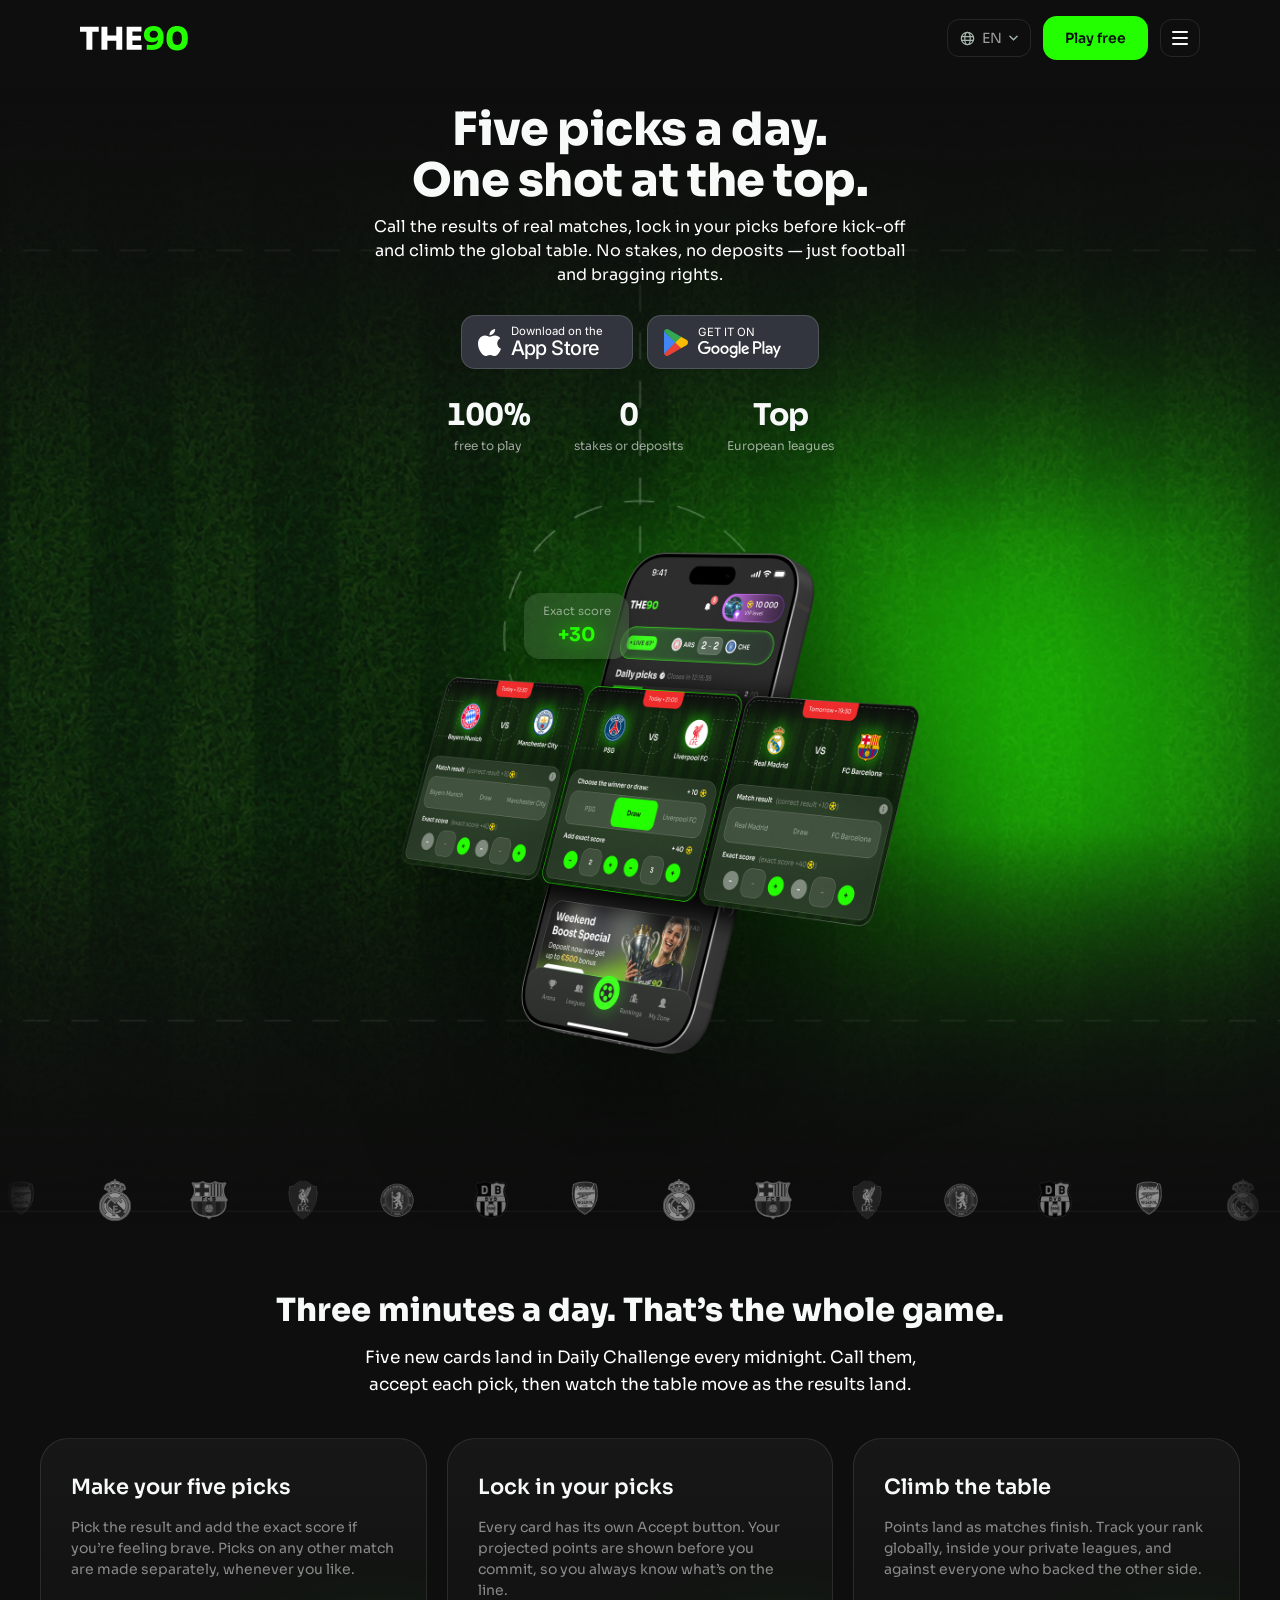
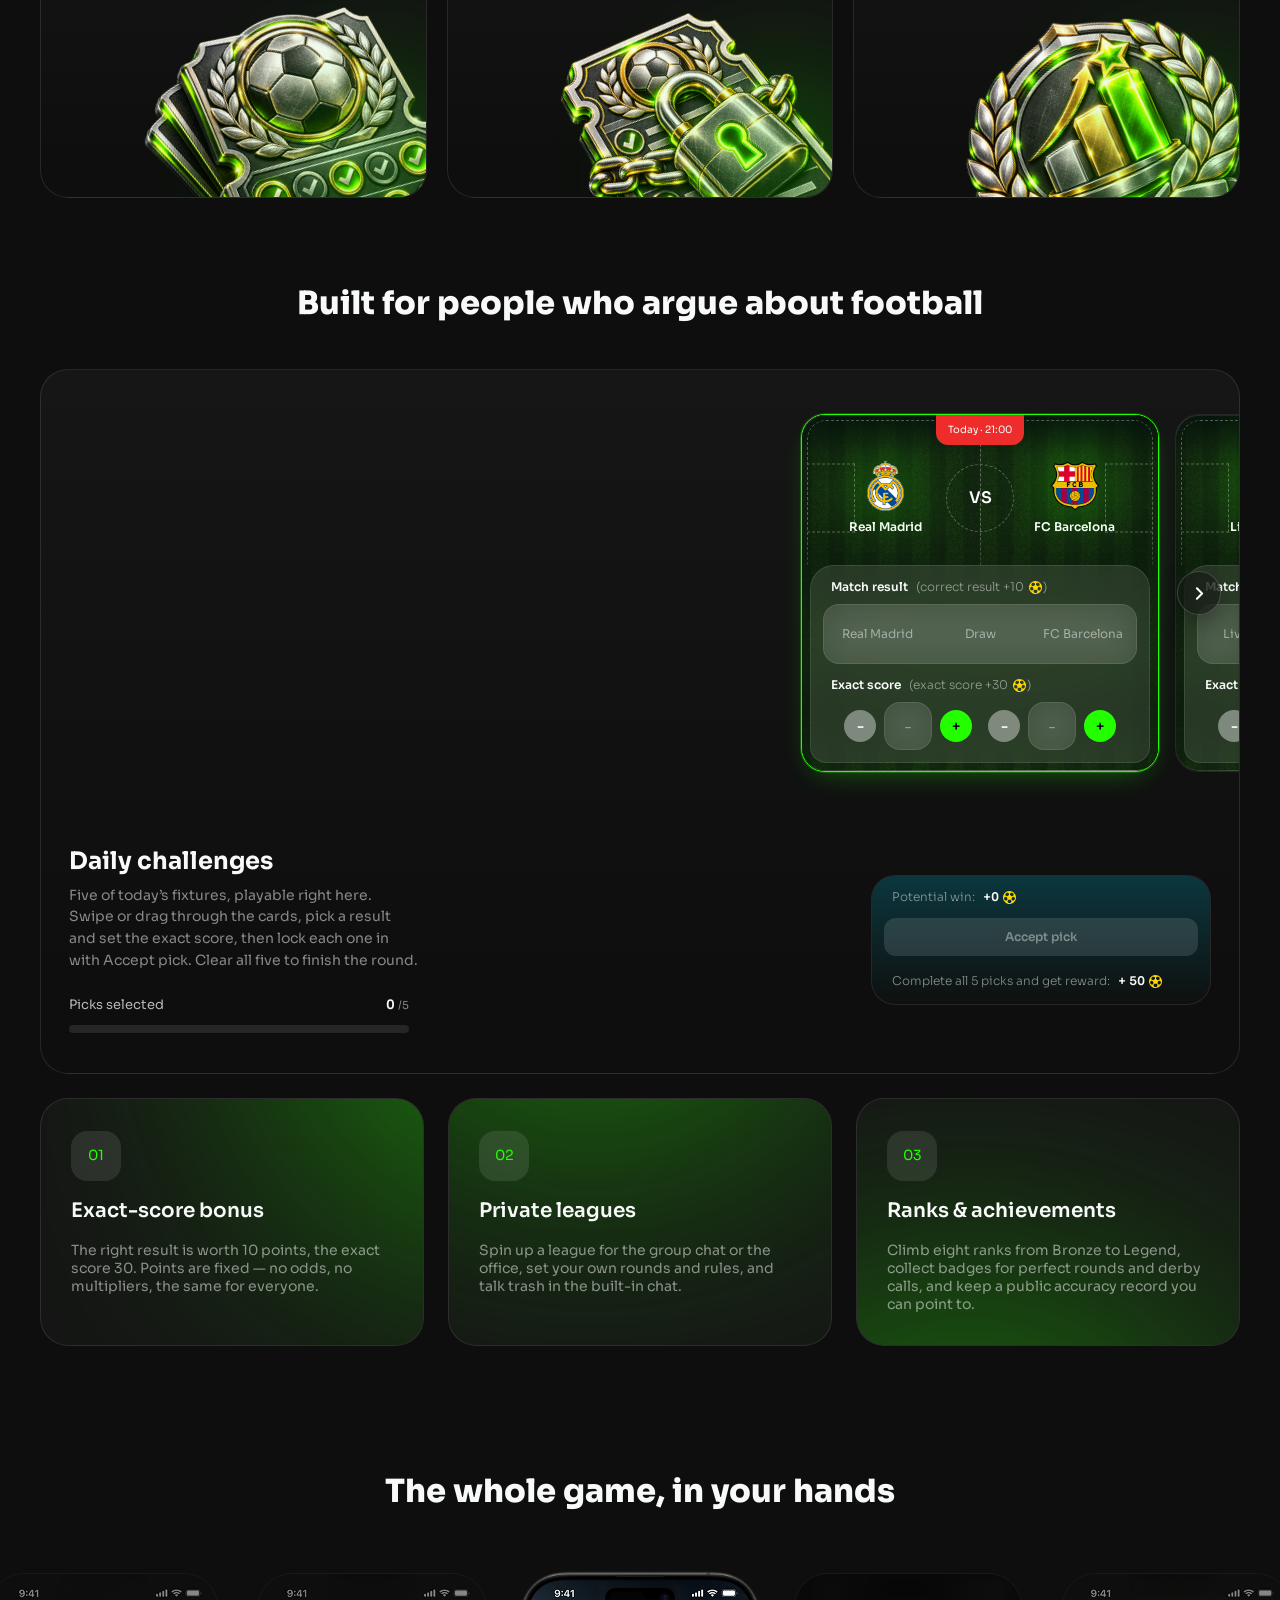
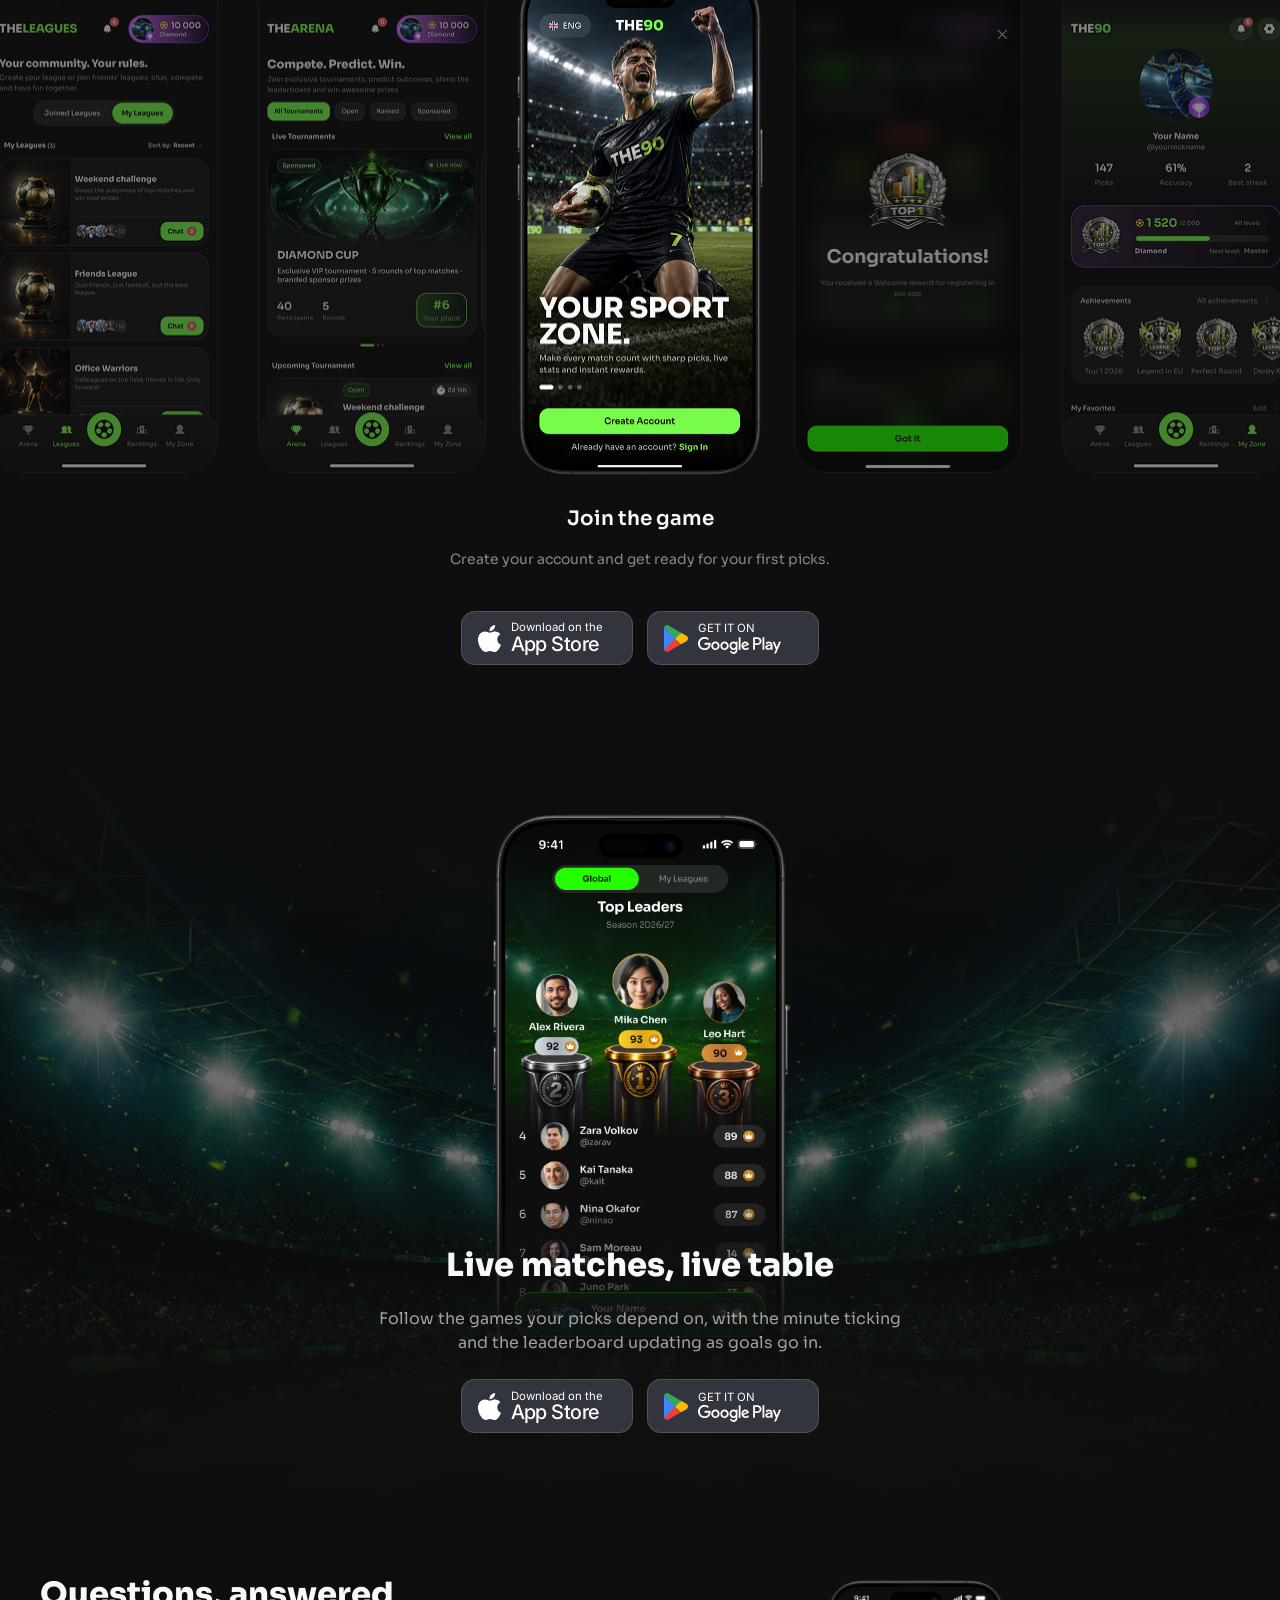
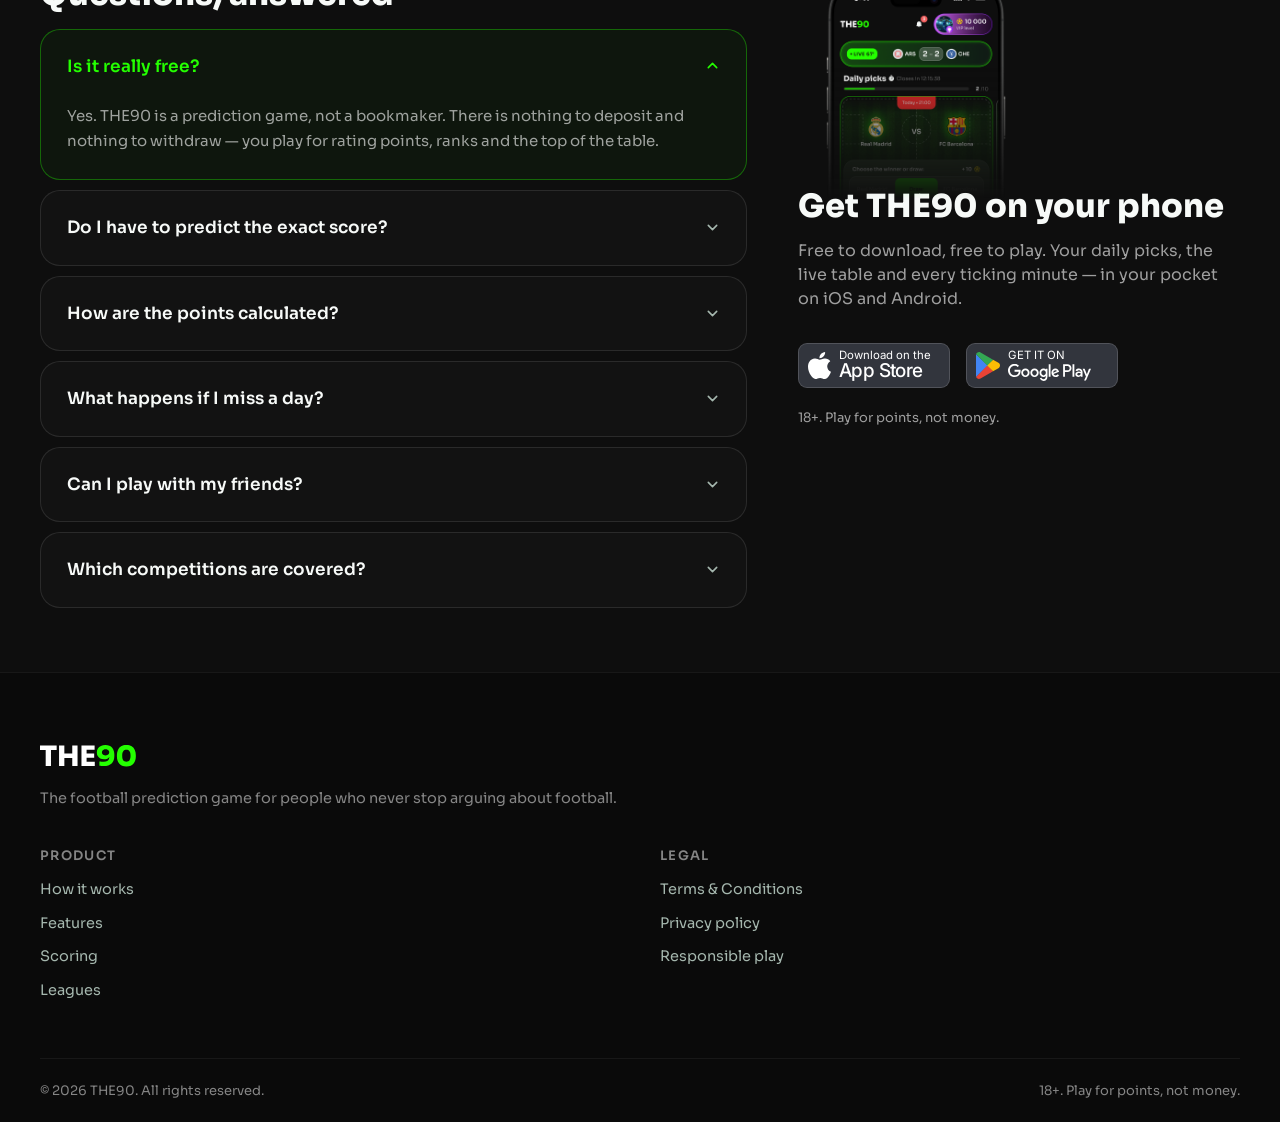
==== commit 73300480: "Landing copy says what the app actually does In every language: five Daily Challenge cards that land" ====
--- a/landing/index.html
+++ b/landing/index.html
@@ -4,9 +4,9 @@
 <meta charset="UTF-8">
 <meta name="viewport" content="width=device-width, initial-scale=1, viewport-fit=cover">
 <title>THE90 — Free football prediction game</title>
-<meta name="description" content="Call the results of real matches, lock your slip before kick-off and climb the global table. No stakes, no deposits — just football and bragging rights.">
+<meta name="description" content="Call the results of real matches, lock in your picks before kick-off and climb the global table. No stakes, no deposits — just football and bragging rights.">
 <meta property="og:title" content="THE90 — Free football prediction game">
-<meta property="og:description" content="Ten picks a day. One shot at the top.">
+<meta property="og:description" content="Five picks a day. One shot at the top.">
 <meta property="og:type" content="website">
 <meta name="theme-color" content="#0e0e0e">
 
@@ -252,10 +252,10 @@
     <div class="hero__in">
       <div class="hero__copy">
         <h1 class="hero__title">
-          <span class="line" data-i18n="hero.t1">Ten picks a day.</span>
+          <span class="line" data-i18n="hero.t1">Five picks a day.</span>
           <span class="line" data-i18n="hero.t2">One shot at the top.</span>
         </h1>
-        <p class="hero__sub line" data-i18n="hero.sub">Call the results of real matches, lock your slip before kick-off and climb the global table. No stakes, no deposits — just football and bragging rights.</p>
+        <p class="hero__sub line" data-i18n="hero.sub">Call the results of real matches, lock in your picks before kick-off and climb the global table. No stakes, no deposits — just football and bragging rights.</p>
 
         <div class="dl line" data-dl>
           <a class="btn btn--primary dl__now" href="#cta" data-i18n="dl.now">Download Now</a>
@@ -271,9 +271,10 @@
         </div>
 
         <ul class="stats line">
-          <li class="stat"><b data-count="128000">128,000</b><span data-i18n="hero.s1">active predictors</span></li>
-          <li class="stat"><b data-count="2400000" data-compact>2.4M</b><span data-i18n="hero.s2">picks submitted</span></li>
-          <li class="stat"><b data-count="12">12</b><span data-i18n="hero.s3">leagues covered</span></li>
+          <!-- pre-launch: what is already true; real player counts come back after release -->
+          <li class="stat"><b>100%</b><span data-i18n="hero.s1">free to play</span></li>
+          <li class="stat"><b>0</b><span data-i18n="hero.s2">stakes or deposits</span></li>
+          <li class="stat"><b data-i18n="hero.v3">Top</b><span data-i18n="hero.s3">European leagues</span></li>
         </ul>
       </div>
 
@@ -281,7 +282,7 @@
         <img class="hero__phones" src="assets/img/hero-phones.png" alt="THE90 app screens" width="1400" height="1374">
         <div class="chip">
           <span class="chip__k" data-i18n="hero.chip">Exact score</span>
-          <span class="chip__v">+40</span>
+          <span class="chip__v">+30</span>
         </div>
       </div>
     </div>
@@ -299,21 +300,21 @@
   <section class="sec how" id="how">
     <header class="sec-head">
       <h2 class="sec-title" data-i18n="how.title">Three minutes a day. That’s the whole game.</h2>
-      <p class="sec-sub" data-i18n="how.sub">Every morning you get ten fixtures. Call them, confirm the slip, then watch the table move as the results land.</p>
+      <p class="sec-sub" data-i18n="how.sub">Five new cards land in Daily Challenge every midnight. Call them, accept each pick, then watch the table move as the results land.</p>
     </header>
 
     <div class="shell steps">
       <article class="step" data-reveal>
         <span class="step__art"><img src="assets/img/step-1.png" alt="" width="760" height="760"></span>
         <span class="glow glow--step" aria-hidden="true"></span>
-        <h3 class="step__t" data-i18n="how.s1t">Make your ten picks</h3>
-        <p class="step__d" data-i18n="how.s1d">Pick a winner, add an exact score if you’re feeling brave, and answer “both teams to score”. The score fills the rest in for you.</p>
+        <h3 class="step__t" data-i18n="how.s1t">Make your five picks</h3>
+        <p class="step__d" data-i18n="how.s1d">Pick the result and add the exact score if you’re feeling brave. Picks on any other match are made separately, whenever you like.</p>
       </article>
       <article class="step" data-reveal>
         <span class="step__art step__art--2"><img src="assets/img/step-2.png" alt="" width="700" height="700"></span>
         <span class="glow glow--step" aria-hidden="true"></span>
-        <h3 class="step__t" data-i18n="how.s2t">Lock the slip</h3>
-        <p class="step__d" data-i18n="how.s2d">Accept unlocks at 10 of 10. Your projected points are shown before you commit, so you always know what’s on the line.</p>
+        <h3 class="step__t" data-i18n="how.s2t">Lock in your picks</h3>
+        <p class="step__d" data-i18n="how.s2d">Every card has its own Accept button. Your projected points are shown before you commit, so you always know what’s on the line.</p>
       </article>
       <article class="step" data-reveal>
         <span class="step__art step__art--3"><img src="assets/img/step-3.png" alt="" width="680" height="680"></span>
@@ -361,7 +362,7 @@
                 <button class="winbar__cta" type="button" aria-disabled="true" data-win-cta>Accept pick</button>
                 <p class="winbar__reward">
                   <span data-i18n="dc.reward">Complete all 5 picks and get reward:</span>
-                  <b>+ 5 <img src="assets/icons/soccer-ball.svg" alt="" width="16" height="16"></b>
+                  <b>+ 50 <img src="assets/icons/soccer-ball.svg" alt="" width="16" height="16"></b>
                 </p>
               </div>
             </div>
@@ -386,7 +387,7 @@
           <span class="fglow fglow--1" aria-hidden="true"><span><img src="assets/icons/glow-card-1.svg" alt="" width="946" height="942"></span></span>
           <span class="fcard__n">01</span>
           <h3 class="fcard__t" data-i18n="feat.f2t">Exact-score bonus</h3>
-          <p class="fcard__d" data-i18n="feat.f2d">Calling the winner is worth points. Calling 2–1 is worth a lot more. Odds come from a real Poisson model, so the long shots pay like long shots.</p>
+          <p class="fcard__d" data-i18n="feat.f2d">The right result is worth 10 points, the exact score 30. Points are fixed — no odds, no multipliers, the same for everyone.</p>
         </article>
         <article class="fcard fcard--sm" data-reveal>
           <span class="fglow fglow--2" aria-hidden="true"><span><img src="assets/icons/glow-card-2.svg" alt="" width="942" height="942"></span></span>
@@ -398,7 +399,7 @@
           <span class="fglow fglow--3" aria-hidden="true"><span><img src="assets/icons/glow-card-3.svg" alt="" width="942" height="942"></span></span>
           <span class="fcard__n">03</span>
           <h3 class="fcard__t" data-i18n="feat.f4t">Ranks &amp; achievements</h3>
-          <p class="fcard__d" data-i18n="feat.f4d">Climb from Rookie to Master, collect badges for perfect rounds and derby calls, and keep a public accuracy record you can point to.</p>
+          <p class="fcard__d" data-i18n="feat.f4d">Climb eight ranks from Bronze to Legend, collect badges for perfect rounds and derby calls, and keep a public accuracy record you can point to.</p>
         </article>
       </div>
     </div>
@@ -437,7 +438,7 @@
     <div class="live__in">
       <div class="live__copy" data-reveal>
         <h2 class="sec-title" data-i18n="live.title">Live matches, live table</h2>
-        <p class="live__sub" data-i18n="live.sub">Follow the games your slip depends on, with the minute ticking and the leaderboard updating as goals go in.</p>
+        <p class="live__sub" data-i18n="live.sub">Follow the games your picks depend on, with the minute ticking and the leaderboard updating as goals go in.</p>
         <div class="dl" data-dl>
           <a class="btn btn--primary dl__now" href="#cta" data-i18n="dl.now">Download Now</a>
           <a class="store store--ios" href="#" data-dl-ios aria-label="Download on the App Store">
@@ -473,7 +474,7 @@
         </div>
         <div class="faq__cta" id="cta">
           <h2 class="sec-title" data-i18n="cta.title">Get THE90 on your phone</h2>
-          <p class="live__sub" data-i18n="cta.sub">Free to download, free to play. Your ten picks, the live table and every ticking minute — in your pocket on iOS and Android.</p>
+          <p class="live__sub" data-i18n="cta.sub">Free to download, free to play. Your daily picks, the live table and every ticking minute — in your pocket on iOS and Android.</p>
           <div class="stores">
             <a class="store" href="#" aria-label="Download on the App Store">
               <img src="assets/icons/apple.svg" alt="" width="22.5" height="27">
--- a/landing/css/landing.css
+++ b/landing/css/landing.css
@@ -183,7 +183,7 @@
    the 1440 grid below */
 .hero__bg{
   position:absolute;top:-1.43%;left:0;
-  width:100%;height:101.43%;object-fit:cover;object-position:center;opacity:.3;
+  width:100%;height:101.43%;object-fit:cover;object-position:center;opacity: 1;
 }
 .hero__fade{position:absolute;left:0;width:100%;pointer-events:none}
 .hero__fade--top{top:0;height:429px;background:linear-gradient(180deg,var(--bg) 0%,rgba(14,14,14,0) 100%)}
@@ -466,13 +466,16 @@
 /* ---------------- the pick card — exactly the app's, see css/main.css ---------------- */
 .mcard{
   position:relative;isolation:isolate;flex:0 0 var(--card);width:var(--card);
-  overflow:hidden;border:1px solid rgba(255,255,255,.1);border-radius:24px;background:var(--bg);
   scroll-snap-align:end;scroll-snap-stop:always;container-type:inline-size;
   -webkit-user-select:none;user-select:none;
+}
+.mcard__visual{
+  position:relative;isolation:isolate;width:100%;overflow:hidden;
+  border:1px solid rgba(255,255,255,.1);border-radius:24px;background:var(--bg);
   transition:border-color .35s,box-shadow .35s;
 }
 /* the card waiting for its confirmation — the app's picked-card outline */
-.mcard.is-live{border-color:var(--brand);box-shadow:0 0 0 1px rgba(36,255,0,.25),0 10px 30px -14px rgba(36,255,0,.45)}
+.mcard.is-live .mcard__visual{border-color:var(--brand);box-shadow:0 0 0 1px rgba(36,255,0,.25),0 10px 30px -14px rgba(36,255,0,.45)}
 .mcard__pitch{position:absolute;z-index:0;inset:0;width:100%;height:100%;object-fit:cover;pointer-events:none}
 .mcard__head{position:relative;z-index:2;height:150px;overflow:hidden}
 /* a little contrast for the time badge; the dashed stadium stays clear */
@@ -576,12 +579,12 @@
   42%{transform:translateX(-5px)}56%{transform:translateX(4px)}
   70%{transform:translateX(-2px)}84%{transform:translateX(1px)}
 }
-.mcard.is-shake{animation:pc-shake .55s cubic-bezier(.36,.07,.19,.97)}
+.mcard.is-shake .mcard__visual{animation:pc-shake .55s cubic-bezier(.36,.07,.19,.97)}
 .mcard.is-shake .mcard__body{border-color:rgba(36,255,0,.55);box-shadow:0 0 0 1px rgba(36,255,0,.25),0 0 26px -6px rgba(36,255,0,.55)}
 
 /* ---------------- the closing card: the tick, the total, a way back in ---------------- */
 /* exactly as tall as the match cards beside it, so arriving here moves nothing */
-.mcard--done{border-color:transparent;background:none;container-type:normal;align-self:stretch}
+.mcard--done{container-type:normal;align-self:stretch}
 .donecard{height:100%;padding:24px 16px;display:flex;flex-direction:column;align-items:center;justify-content:center;gap:8px;text-align:center}
 .donecard__art{position:relative;width:140px;height:140px;margin-bottom:4px}
 .donecard__art > svg{display:block;width:100%;height:100%}
@@ -694,7 +697,7 @@
 .store span{display:flex;flex-direction:column;align-items:flex-start;justify-content:center;min-width:0;color:#fff;
   font-family:'Inter',sans-serif;text-align:left;direction:ltr}
 .store i{display:block;width:100%;font-style:normal;font-size:11.4px;font-weight:400;line-height:1.1;
-  text-transform:lowercase;letter-spacing:normal;white-space:normal}
+  text-transform:none;letter-spacing:normal;white-space:normal}
 .store b{font-size:19px;font-weight:500;letter-spacing:-.53px;line-height:1.05}
 /* the exported wordmark is stored flipped (Figma wraps it in -scale-y-100) */
 .store__word{margin-top:2px;transform:scaleY(-1)}
--- a/landing/css/landing.css
+++ b/landing/css/landing.css
@@ -183,7 +183,7 @@
    the 1440 grid below */
 .hero__bg{
   position:absolute;top:-1.43%;left:0;
-  width:100%;height:101.43%;object-fit:cover;object-position:center;opacity:.3;
+  width:100%;height:101.43%;object-fit:cover;object-position:center;opacity: 1;
 }
 .hero__fade{position:absolute;left:0;width:100%;pointer-events:none}
 .hero__fade--top{top:0;height:429px;background:linear-gradient(180deg,var(--bg) 0%,rgba(14,14,14,0) 100%)}
@@ -466,13 +466,16 @@
 /* ---------------- the pick card — exactly the app's, see css/main.css ---------------- */
 .mcard{
   position:relative;isolation:isolate;flex:0 0 var(--card);width:var(--card);
-  overflow:hidden;border:1px solid rgba(255,255,255,.1);border-radius:24px;background:var(--bg);
   scroll-snap-align:end;scroll-snap-stop:always;container-type:inline-size;
   -webkit-user-select:none;user-select:none;
+}
+.mcard__visual{
+  position:relative;isolation:isolate;width:100%;overflow:hidden;
+  border:1px solid rgba(255,255,255,.1);border-radius:24px;background:var(--bg);
   transition:border-color .35s,box-shadow .35s;
 }
 /* the card waiting for its confirmation — the app's picked-card outline */
-.mcard.is-live{border-color:var(--brand);box-shadow:0 0 0 1px rgba(36,255,0,.25),0 10px 30px -14px rgba(36,255,0,.45)}
+.mcard.is-live .mcard__visual{border-color:var(--brand);box-shadow:0 0 0 1px rgba(36,255,0,.25),0 10px 30px -14px rgba(36,255,0,.45)}
 .mcard__pitch{position:absolute;z-index:0;inset:0;width:100%;height:100%;object-fit:cover;pointer-events:none}
 .mcard__head{position:relative;z-index:2;height:150px;overflow:hidden}
 /* a little contrast for the time badge; the dashed stadium stays clear */
@@ -576,12 +579,12 @@
   42%{transform:translateX(-5px)}56%{transform:translateX(4px)}
   70%{transform:translateX(-2px)}84%{transform:translateX(1px)}
 }
-.mcard.is-shake{animation:pc-shake .55s cubic-bezier(.36,.07,.19,.97)}
+.mcard.is-shake .mcard__visual{animation:pc-shake .55s cubic-bezier(.36,.07,.19,.97)}
 .mcard.is-shake .mcard__body{border-color:rgba(36,255,0,.55);box-shadow:0 0 0 1px rgba(36,255,0,.25),0 0 26px -6px rgba(36,255,0,.55)}
 
 /* ---------------- the closing card: the tick, the total, a way back in ---------------- */
 /* exactly as tall as the match cards beside it, so arriving here moves nothing */
-.mcard--done{border-color:transparent;background:none;container-type:normal;align-self:stretch}
+.mcard--done{container-type:normal;align-self:stretch}
 .donecard{height:100%;padding:24px 16px;display:flex;flex-direction:column;align-items:center;justify-content:center;gap:8px;text-align:center}
 .donecard__art{position:relative;width:140px;height:140px;margin-bottom:4px}
 .donecard__art > svg{display:block;width:100%;height:100%}
@@ -694,7 +697,7 @@
 .store span{display:flex;flex-direction:column;align-items:flex-start;justify-content:center;min-width:0;color:#fff;
   font-family:'Inter',sans-serif;text-align:left;direction:ltr}
 .store i{display:block;width:100%;font-style:normal;font-size:11.4px;font-weight:400;line-height:1.1;
-  text-transform:lowercase;letter-spacing:normal;white-space:normal}
+  text-transform:none;letter-spacing:normal;white-space:normal}
 .store b{font-size:19px;font-weight:500;letter-spacing:-.53px;line-height:1.05}
 /* the exported wordmark is stored flipped (Figma wraps it in -scale-y-100) */
 .store__word{margin-top:2px;transform:scaleY(-1)}
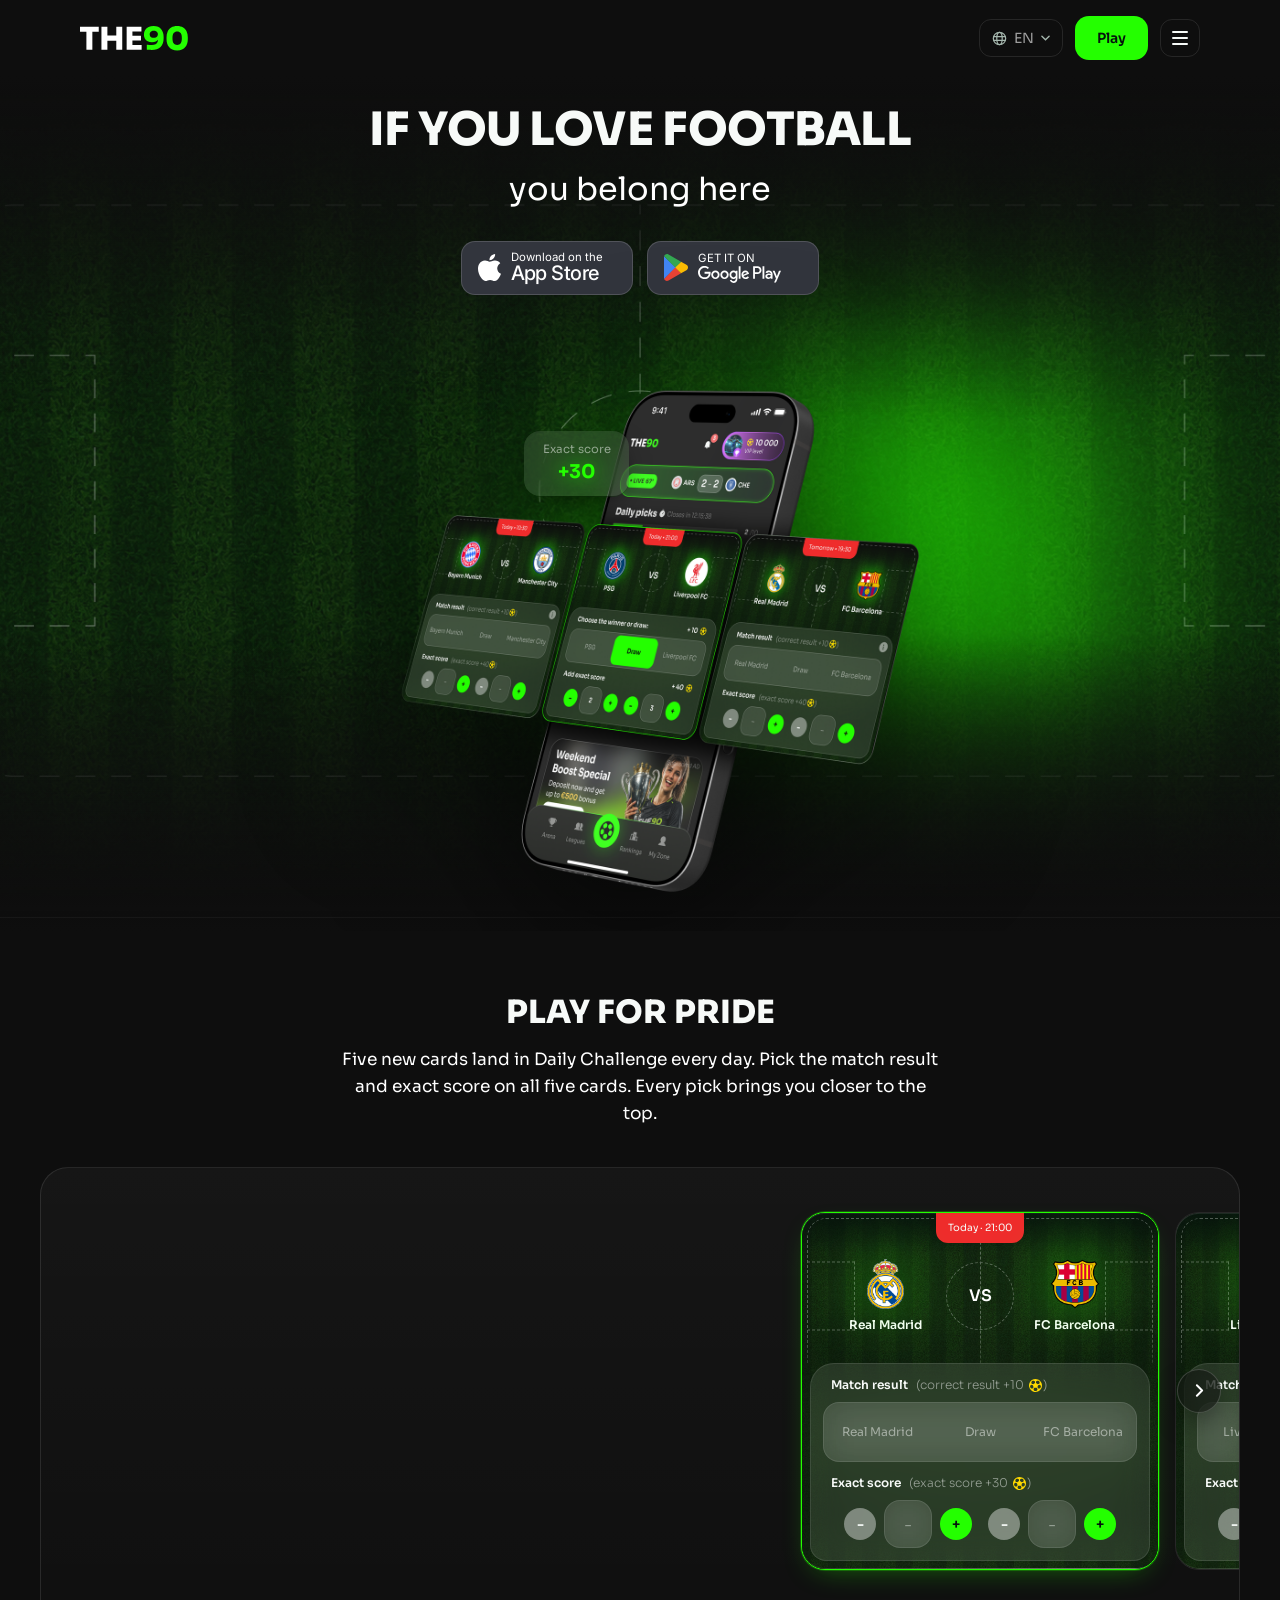
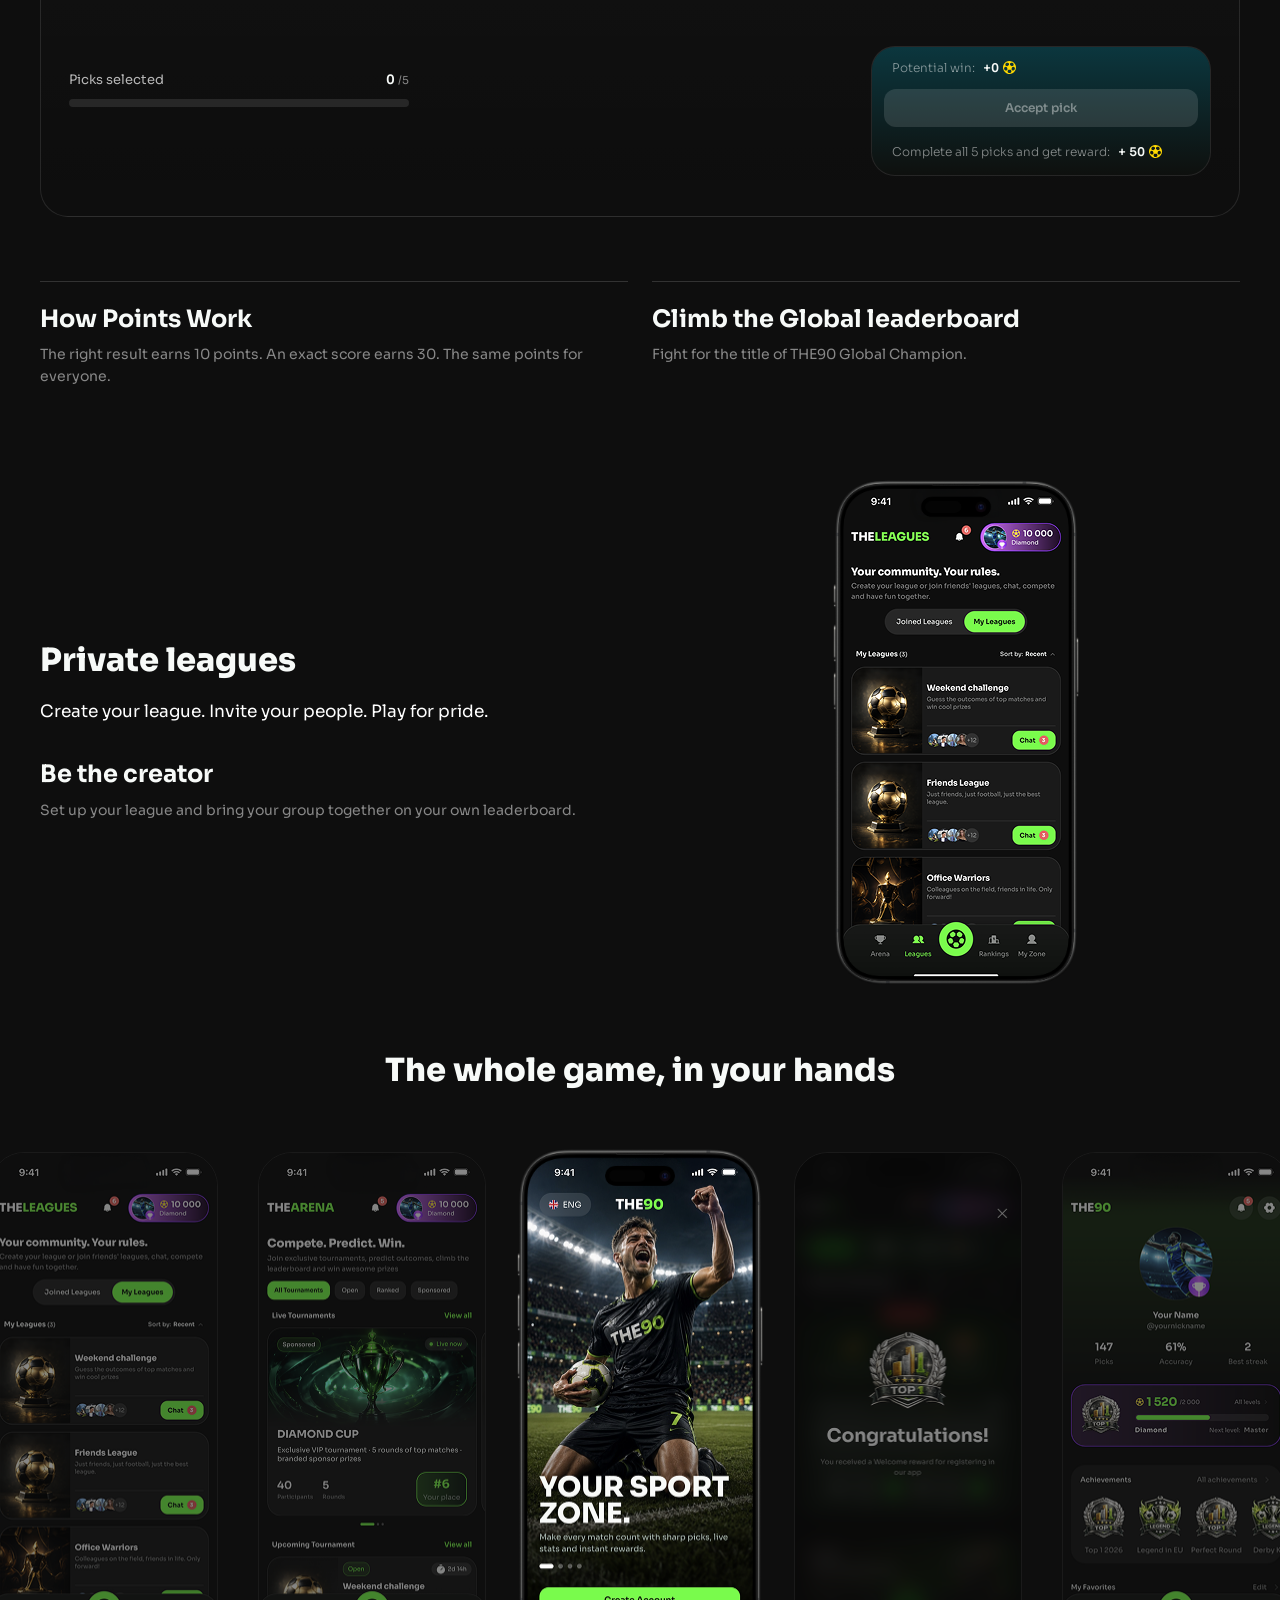
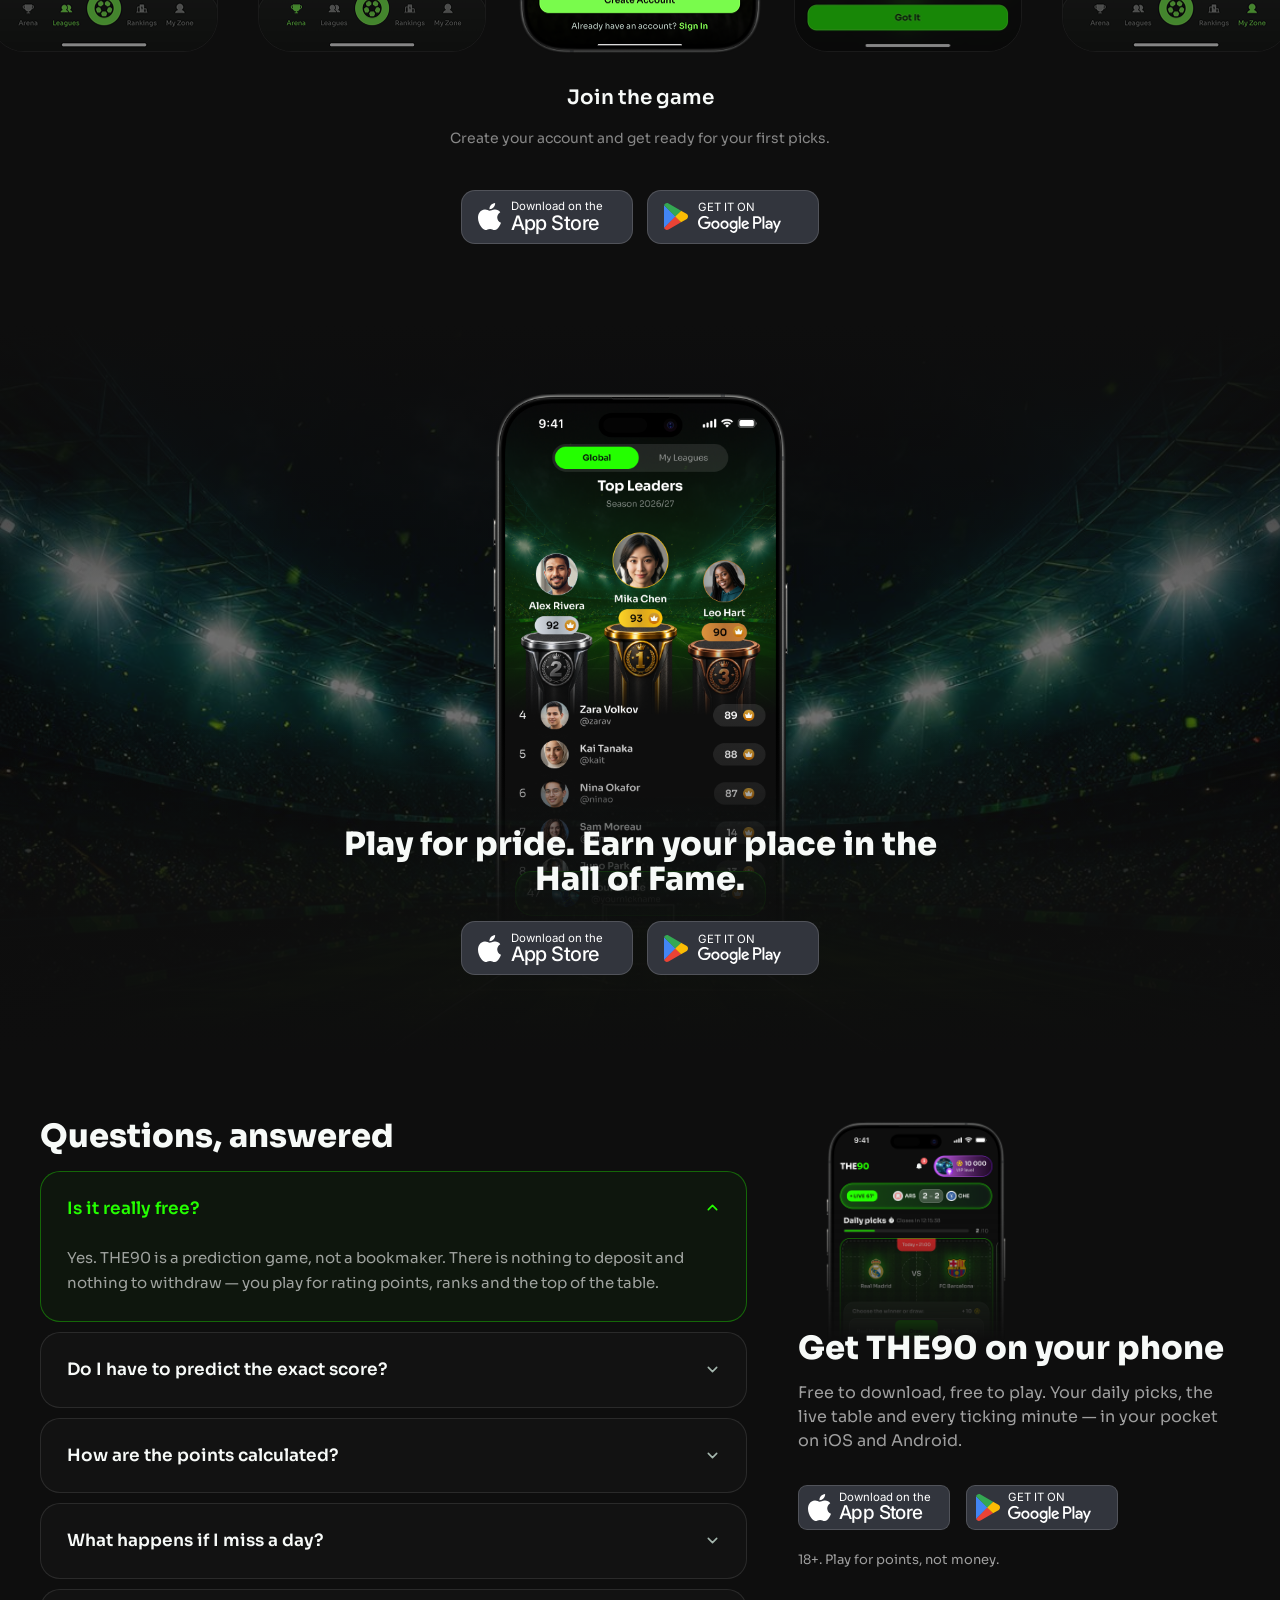
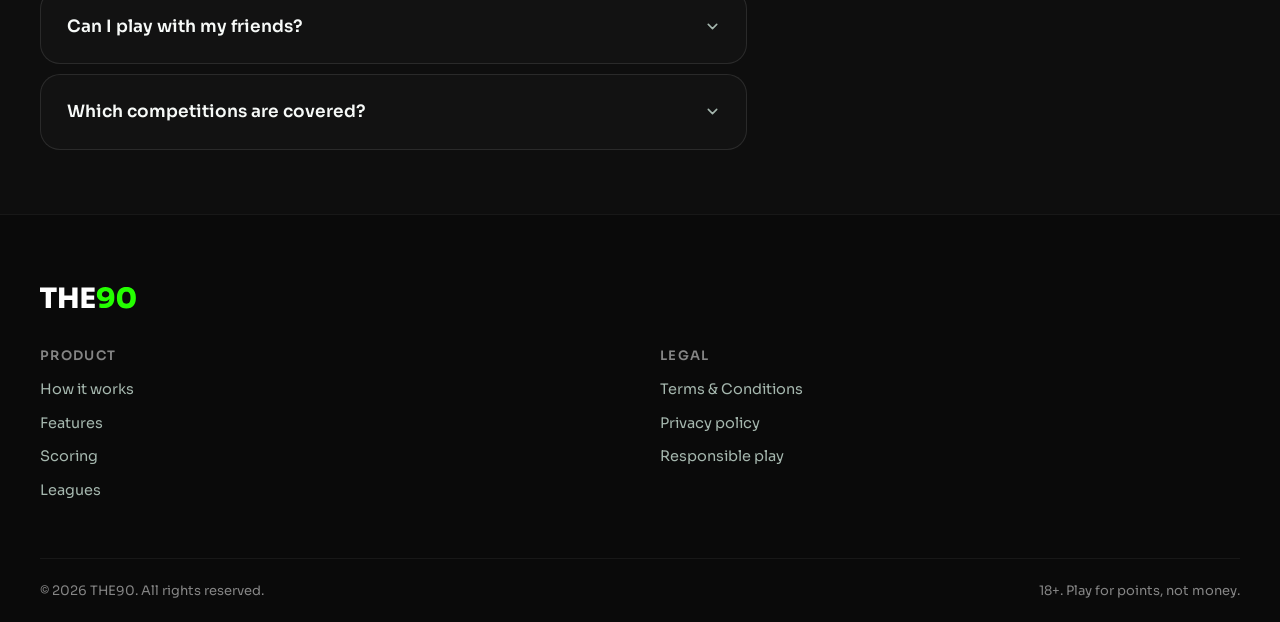
==== commit 362e8e09: "Simplify landing content and localize all supported languages" ====
--- a/landing/index.html
+++ b/landing/index.html
@@ -16,7 +16,7 @@
    script, and the loading state the preloader clears.
    Keep CODES in step with js/i18n.js. */
 (function () {
-  var CODES = ['en','es','pt','fr','de','it','nl','pl','tr','ru','uk','ar','hi','id','vi','ja','ko','zh'];
+  var CODES = ['en','es','pt','fr','de','it','nl','pl','tr','ru','uk','ar','cs','zh'];
   var FONTS = { ar:'Noto+Sans+Arabic', hi:'Noto+Sans+Devanagari', ja:'Noto+Sans+JP', ko:'Noto+Sans+KR', zh:'Noto+Sans+SC' };
   var code = null;
   try { code = localStorage.getItem('the90.landing.lang.choice'); } catch (e) {}
@@ -95,7 +95,7 @@
   var root = document.documentElement;
   if (!pl || !/\bis-loading\b/.test(root.className)) return;
 
-  var WORDS = { en:'Loading', es:'Cargando', pt:'Carregando', fr:'Chargement', de:'Wird geladen',
+  var WORDS = { en:'Loading', cs:'Načítání', es:'Cargando', pt:'A carregar', fr:'Chargement', de:'Wird geladen',
     it:'Caricamento', nl:'Laden', pl:'\u0141adowanie', tr:'Y\u00fckleniyor', ru:'\u0417\u0430\u0433\u0440\u0443\u0437\u043a\u0430',
     uk:'\u0417\u0430\u0432\u0430\u043d\u0442\u0430\u0436\u0435\u043d\u043d\u044f', ar:'\u062c\u0627\u0631\u064d \u0627\u0644\u062a\u062d\u0645\u064a\u0644',
     hi:'\u0932\u094b\u0921 \u0939\u094b \u0930\u0939\u093e \u0939\u0948', id:'Memuat', vi:'\u0110ang t\u1ea3i',
@@ -201,7 +201,7 @@
       <img src="assets/icons/logo.svg" alt="THE90" width="108" height="25">
     </a>
 
-    <nav class="nav" aria-label="Main">
+    <nav class="nav" aria-label="Main" data-i18n-aria="nav.menu">
       <a href="#how"      data-i18n="nav.how">How it works</a>
       <a href="#features" data-i18n="nav.features">Features</a>
       <a href="#scoring"  data-i18n="nav.scoring">Scoring</a>
@@ -220,7 +220,7 @@
         </button>
         <ul class="lang__menu" role="listbox" data-lang-menu hidden></ul>
       </div>
-      <a class="btn btn--primary btn--sm" href="#cta" data-i18n="nav.play">Play free</a>
+      <a class="btn btn--primary btn--sm" href="#cta" data-i18n="nav.play">Play</a>
 
       <button class="burger" type="button" aria-label="Menu" data-i18n-aria="nav.menu" aria-expanded="false"
               aria-controls="m-nav" data-burger>
@@ -230,13 +230,13 @@
   </div>
 
   <!-- mobile drawer -->
-  <nav class="mnav" id="m-nav" aria-label="Mobile" data-mnav hidden>
+  <nav class="mnav" id="m-nav" aria-label="Mobile" data-i18n-aria="nav.menu" data-mnav hidden>
     <a href="#how"      data-i18n="nav.how">How it works</a>
     <a href="#features" data-i18n="nav.features">Features</a>
     <a href="#scoring"  data-i18n="nav.scoring">Scoring</a>
     <a href="#leagues"  data-i18n="nav.leagues">Leagues</a>
     <a href="#faq"      data-i18n="nav.faq">FAQ</a>
-    <a class="btn btn--primary mnav__cta" href="#cta" data-i18n="nav.play">Play free</a>
+    <a class="btn btn--primary mnav__cta" href="#cta" data-i18n="nav.play">Play</a>
   </nav>
 </header>
 
@@ -252,13 +252,11 @@
     <div class="hero__in">
       <div class="hero__copy">
         <h1 class="hero__title">
-          <span class="line" data-i18n="hero.t1">Five picks a day.</span>
-          <span class="line" data-i18n="hero.t2">One shot at the top.</span>
+          <span class="line" data-i18n="hero.t1">IF YOU LOVE FOOTBALL</span>
         </h1>
-        <p class="hero__sub line" data-i18n="hero.sub">Call the results of real matches, lock in your picks before kick-off and climb the global table. No stakes, no deposits — just football and bragging rights.</p>
-
-        <div class="dl line" data-dl>
-          <a class="btn btn--primary dl__now" href="#cta" data-i18n="dl.now">Download Now</a>
+        <p class="hero__sub line" data-i18n="hero.sub">you belong here</p>
+
+        <div class="dl line hero__stores">
           <a class="store store--ios" href="#" data-dl-ios aria-label="Download on the App Store">
             <img src="assets/icons/apple.svg" alt="" width="22.5" height="27">
             <span><i data-i18n="cta.s1">Download on the</i><b>App Store</b></span>
@@ -269,74 +267,29 @@
               <img class="store__word" src="assets/icons/google-play-word.svg" alt="Google Play" width="83.25" height="16.875"></span>
           </a>
         </div>
-
-        <ul class="stats line">
-          <!-- pre-launch: what is already true; real player counts come back after release -->
-          <li class="stat"><b>100%</b><span data-i18n="hero.s1">free to play</span></li>
-          <li class="stat"><b>0</b><span data-i18n="hero.s2">stakes or deposits</span></li>
-          <li class="stat"><b data-i18n="hero.v3">Top</b><span data-i18n="hero.s3">European leagues</span></li>
-        </ul>
       </div>
 
       <div class="hero__art" data-tilt>
-        <img class="hero__phones" src="assets/img/hero-phones.png" alt="THE90 app screens" width="1400" height="1374">
+        <img class="hero__phones" src="assets/img/hero-phones.png" alt="THE90 app screens" data-i18n-alt="carousel.title" width="1400" height="1374">
         <div class="chip">
           <span class="chip__k" data-i18n="hero.chip">Exact score</span>
           <span class="chip__v">+30</span>
         </div>
       </div>
     </div>
-
-    <!-- clubs -->
-    <div class="clubs">
-      <p class="clubs__label" data-i18n="clubs.label">Covering the clubs you actually watch</p>
-      <div class="clubs__viewport">
-        <div class="clubs__track" data-clubs></div>
-      </div>
-    </div>
   </section>
 
   <!-- ============================ HOW IT WORKS ============================ -->
   <section class="sec how" id="how">
     <header class="sec-head">
-      <h2 class="sec-title" data-i18n="how.title">Three minutes a day. That’s the whole game.</h2>
-      <p class="sec-sub" data-i18n="how.sub">Five new cards land in Daily Challenge every midnight. Call them, accept each pick, then watch the table move as the results land.</p>
-    </header>
-
-    <div class="shell steps">
-      <article class="step" data-reveal>
-        <span class="step__art"><img src="assets/img/step-1.png" alt="" width="760" height="760"></span>
-        <span class="glow glow--step" aria-hidden="true"></span>
-        <h3 class="step__t" data-i18n="how.s1t">Make your five picks</h3>
-        <p class="step__d" data-i18n="how.s1d">Pick the result and add the exact score if you’re feeling brave. Picks on any other match are made separately, whenever you like.</p>
-      </article>
-      <article class="step" data-reveal>
-        <span class="step__art step__art--2"><img src="assets/img/step-2.png" alt="" width="700" height="700"></span>
-        <span class="glow glow--step" aria-hidden="true"></span>
-        <h3 class="step__t" data-i18n="how.s2t">Lock in your picks</h3>
-        <p class="step__d" data-i18n="how.s2d">Every card has its own Accept button. Your projected points are shown before you commit, so you always know what’s on the line.</p>
-      </article>
-      <article class="step" data-reveal>
-        <span class="step__art step__art--3"><img src="assets/img/step-3.png" alt="" width="680" height="680"></span>
-        <span class="glow glow--step" aria-hidden="true"></span>
-        <h3 class="step__t" data-i18n="how.s3t">Climb the table</h3>
-        <p class="step__d" data-i18n="how.s3d">Points land as matches finish. Track your rank globally, inside your private leagues, and against everyone who backed the other side.</p>
-      </article>
-    </div>
-  </section>
-
-  <!-- ============================ FEATURES ============================ -->
-  <section class="sec features" id="features">
-    <header class="sec-head">
-      <h2 class="sec-title" data-i18n="feat.title">Built for people who argue about football</h2>
+      <h2 class="sec-title" data-i18n="how.title">PLAY FOR PRIDE</h2>
+      <p class="sec-sub" data-i18n="how.sub">Five new cards land in Daily Challenge every day. Pick the match result and exact score on all five cards. Every pick brings you closer to the top.</p>
     </header>
 
     <div class="shell features__shell">
       <!-- Daily challenges: the app's pick rail, playable on the page -->
       <article class="fcard fcard--wide dc" data-reveal data-dc>
         <div class="dc__copy">
-          <h3 class="fcard__t" data-i18n="feat.f1t">Daily challenges</h3>
-          <p class="fcard__d" data-i18n="feat.f1d">Five of today’s fixtures, playable right here. Swipe or drag through the cards, pick a result and set the exact score, then lock each one in with Accept pick. Clear all five to finish the round.</p>
 
           <div class="picksbar">
             <div class="picksbar__row">
@@ -381,34 +334,30 @@
         </div>
       </article>
 
-      <!-- three small cards — glows sit where Figma › row/3 puts them -->
-      <div class="frow">
-        <article class="fcard fcard--sm" data-reveal>
-          <span class="fglow fglow--1" aria-hidden="true"><span><img src="assets/icons/glow-card-1.svg" alt="" width="946" height="942"></span></span>
-          <span class="fcard__n">01</span>
-          <h3 class="fcard__t" data-i18n="feat.f2t">Exact-score bonus</h3>
-          <p class="fcard__d" data-i18n="feat.f2d">The right result is worth 10 points, the exact score 30. Points are fixed — no odds, no multipliers, the same for everyone.</p>
-        </article>
-        <article class="fcard fcard--sm" data-reveal>
-          <span class="fglow fglow--2" aria-hidden="true"><span><img src="assets/icons/glow-card-2.svg" alt="" width="942" height="942"></span></span>
-          <span class="fcard__n">02</span>
-          <h3 class="fcard__t" data-i18n="feat.f3t">Private leagues</h3>
-          <p class="fcard__d" data-i18n="feat.f3d">Spin up a league for the group chat or the office, set your own rounds and rules, and talk trash in the built-in chat.</p>
-        </article>
-        <article class="fcard fcard--sm" data-reveal>
-          <span class="fglow fglow--3" aria-hidden="true"><span><img src="assets/icons/glow-card-3.svg" alt="" width="942" height="942"></span></span>
-          <span class="fcard__n">03</span>
-          <h3 class="fcard__t" data-i18n="feat.f4t">Ranks &amp; achievements</h3>
-          <p class="fcard__d" data-i18n="feat.f4d">Climb eight ranks from Bronze to Legend, collect badges for perfect rounds and derby calls, and keep a public accuracy record you can point to.</p>
-        </article>
-      </div>
+      <div class="frow challenge-summary" id="features">
+        <article><h3 class="fcard__t" data-i18n="feat.f2t">How Points Work</h3><p class="fcard__d" data-i18n="feat.f2d">The right result earns 10 points. An exact score earns 30. The same points for everyone.</p></article>
+        <article><h3 class="fcard__t" data-i18n="global.title">Climb the Global leaderboard</h3><p class="fcard__d" data-i18n="global.sub">Fight for the title of THE90 Global Champion.</p></article>
+      </div>
+    </div>
+  </section>
+
+
+  <section class="sec private-leagues" id="private-leagues" aria-labelledby="private-title">
+    <div class="shell private-leagues__in">
+      <div><h2 class="sec-title" id="private-title" data-i18n="private.title">Private leagues</h2>
+        <p class="sec-sub" data-i18n="private.sub">Create your league. Invite your people. Play for pride.</p>
+        <h3 class="fcard__t" data-i18n="private.creator">Be the creator</h3><p class="fcard__d" data-i18n="private.description">Set up your league and bring your group together on your own leaderboard.</p></div>
+      <figure class="private-leagues__media">
+        <img class="private-leagues__screen" src="assets/img/carousel/7.png" alt="THE90 private league screen" data-i18n-alt="private.title" width="228" height="500" loading="lazy">
+        <img class="private-leagues__frame" src="assets/img/carousel/iphone-frame.png" alt="" width="252" height="513" loading="lazy" aria-hidden="true">
+      </figure>
     </div>
   </section>
 
   <!-- ============================ APP SCREENS ============================ -->
   <section class="app-carousel" id="app-screens" aria-labelledby="app-carousel-title" data-app-carousel>
     <h2 class="sec-title app-carousel__title" id="app-carousel-title" data-i18n="carousel.title">The whole game, in your hands</h2>
-    <div class="app-carousel__stage" aria-roledescription="carousel" aria-label="THE90 app screens" data-carousel-stage>
+    <div class="app-carousel__stage" aria-roledescription="carousel" aria-label="THE90 app screens" data-i18n-aria="carousel.title" data-carousel-stage>
       <div class="app-carousel__slides" data-carousel-slides></div>
       <img class="app-carousel__phone" src="assets/img/carousel/iphone-frame.png" alt="" width="252" height="513" aria-hidden="true">
     </div>
@@ -417,7 +366,7 @@
       <p class="app-carousel__description" data-carousel-description data-i18n="carousel.s1d">Create your account and get ready for your first picks.</p>
     </div>
     <div class="dl app-carousel__actions" data-dl>
-      <a class="btn btn--primary dl__now" href="#cta" data-i18n="nav.play">Play free</a>
+      <a class="btn btn--primary dl__now" href="#cta" data-i18n="nav.play">Play</a>
       <a class="store store--ios" href="#" data-dl-ios aria-label="Download on the App Store">
         <img src="assets/icons/apple.svg" alt="" width="22.5" height="27">
         <span><i data-i18n="cta.s1">Download on the</i><b>App Store</b></span>
@@ -437,8 +386,7 @@
 
     <div class="live__in">
       <div class="live__copy" data-reveal>
-        <h2 class="sec-title" data-i18n="live.title">Live matches, live table</h2>
-        <p class="live__sub" data-i18n="live.sub">Follow the games your picks depend on, with the minute ticking and the leaderboard updating as goals go in.</p>
+        <h2 class="sec-title" data-i18n="live.title">Play for pride. Earn your place in the Hall of Fame.</h2>
         <div class="dl" data-dl>
           <a class="btn btn--primary dl__now" href="#cta" data-i18n="dl.now">Download Now</a>
           <a class="store store--ios" href="#" data-dl-ios aria-label="Download on the App Store">
@@ -453,7 +401,7 @@
         </div>
       </div>
       <div class="live__art">
-        <img src="assets/img/phone-leaders.png" alt="THE90 rankings screen" width="434" height="887">
+        <img src="assets/img/phone-leaders.png" alt="THE90 rankings screen" data-i18n-alt="global.title" width="434" height="887">
       </div>
     </div>
     <!-- above the photo and the phone, below the copy — the frame's z-order -->
@@ -470,7 +418,7 @@
 
       <aside class="faq__right" id="scoring">
         <div class="faq__phone" data-float>
-          <img src="assets/img/phone-faq.png" alt="THE90 live match screen" width="400" height="818">
+          <img src="assets/img/phone-faq.png" alt="THE90 live match screen" data-i18n-alt="carousel.s4t" width="400" height="818">
         </div>
         <div class="faq__cta" id="cta">
           <h2 class="sec-title" data-i18n="cta.title">Get THE90 on your phone</h2>
@@ -499,9 +447,8 @@
   <div class="shell ftr__in">
     <div class="ftr__brand">
       <img src="assets/icons/logo-footer.svg" alt="THE90" width="96" height="22">
-      <p data-i18n="ftr.tagline">The football prediction game for people who never stop arguing about football.</p>
-    </div>
-    <nav class="ftr__cols" aria-label="Footer">
+    </div>
+    <nav class="ftr__cols" aria-label="Footer" data-i18n-aria="nav.menu">
       <div class="ftr__col">
         <h4 data-i18n="ftr.c1">PRODUCT</h4>
         <a href="#how" data-i18n="nav.how">How it works</a>
@@ -524,6 +471,7 @@
 </footer>
 
 <script src="js/i18n.js"></script>
+<script src="js/copy.js"></script>
 <script src="js/landing.js"></script>
 </body>
 </html>
--- a/landing/css/landing.css
+++ b/landing/css/landing.css
@@ -327,6 +327,16 @@
 
 /* ---------------- three small cards — Figma › row/3 (1057:12331) ---------------- */
 .frow{display:grid;grid-template-columns:repeat(3,1fr);gap:24px}
+.hero__stores .store{display:flex!important}
+.hero__copy .hero__sub{font-size:clamp(22px,3vw,32px);opacity:1}
+.frow.challenge-summary{grid-template-columns:repeat(2,minmax(0,1fr));padding-top:40px}
+.challenge-summary article{padding:24px 0;border-top:1px solid rgba(255,255,255,.15)}
+.private-leagues__in{display:grid;grid-template-columns:1fr 1fr;gap:64px;align-items:center}
+.private-leagues .sec-sub{margin:20px 0 36px;text-align:start}
+.private-leagues__media{position:relative;width:252px;height:513px;margin:0 auto;direction:ltr}
+.private-leagues__screen{position:absolute;top:6.5px;left:12px;display:block;width:228px;height:500px;border-radius:34px;object-fit:cover}
+.private-leagues__frame{position:absolute;inset:0;display:block;width:252px;height:513px;pointer-events:none}
+@media(max-width:700px){.private-leagues__in{grid-template-columns:1fr;gap:32px}.frow.challenge-summary{grid-template-columns:1fr}}
 .fcard--sm{
   min-height:248px;padding:32px 30px;background:#151515;
   display:flex;flex-direction:column;align-items:flex-start;gap:16px;
--- a/landing/css/landing.css
+++ b/landing/css/landing.css
@@ -327,6 +327,16 @@
 
 /* ---------------- three small cards — Figma › row/3 (1057:12331) ---------------- */
 .frow{display:grid;grid-template-columns:repeat(3,1fr);gap:24px}
+.hero__stores .store{display:flex!important}
+.hero__copy .hero__sub{font-size:clamp(22px,3vw,32px);opacity:1}
+.frow.challenge-summary{grid-template-columns:repeat(2,minmax(0,1fr));padding-top:40px}
+.challenge-summary article{padding:24px 0;border-top:1px solid rgba(255,255,255,.15)}
+.private-leagues__in{display:grid;grid-template-columns:1fr 1fr;gap:64px;align-items:center}
+.private-leagues .sec-sub{margin:20px 0 36px;text-align:start}
+.private-leagues__media{position:relative;width:252px;height:513px;margin:0 auto;direction:ltr}
+.private-leagues__screen{position:absolute;top:6.5px;left:12px;display:block;width:228px;height:500px;border-radius:34px;object-fit:cover}
+.private-leagues__frame{position:absolute;inset:0;display:block;width:252px;height:513px;pointer-events:none}
+@media(max-width:700px){.private-leagues__in{grid-template-columns:1fr;gap:32px}.frow.challenge-summary{grid-template-columns:1fr}}
 .fcard--sm{
   min-height:248px;padding:32px 30px;background:#151515;
   display:flex;flex-direction:column;align-items:flex-start;gap:16px;
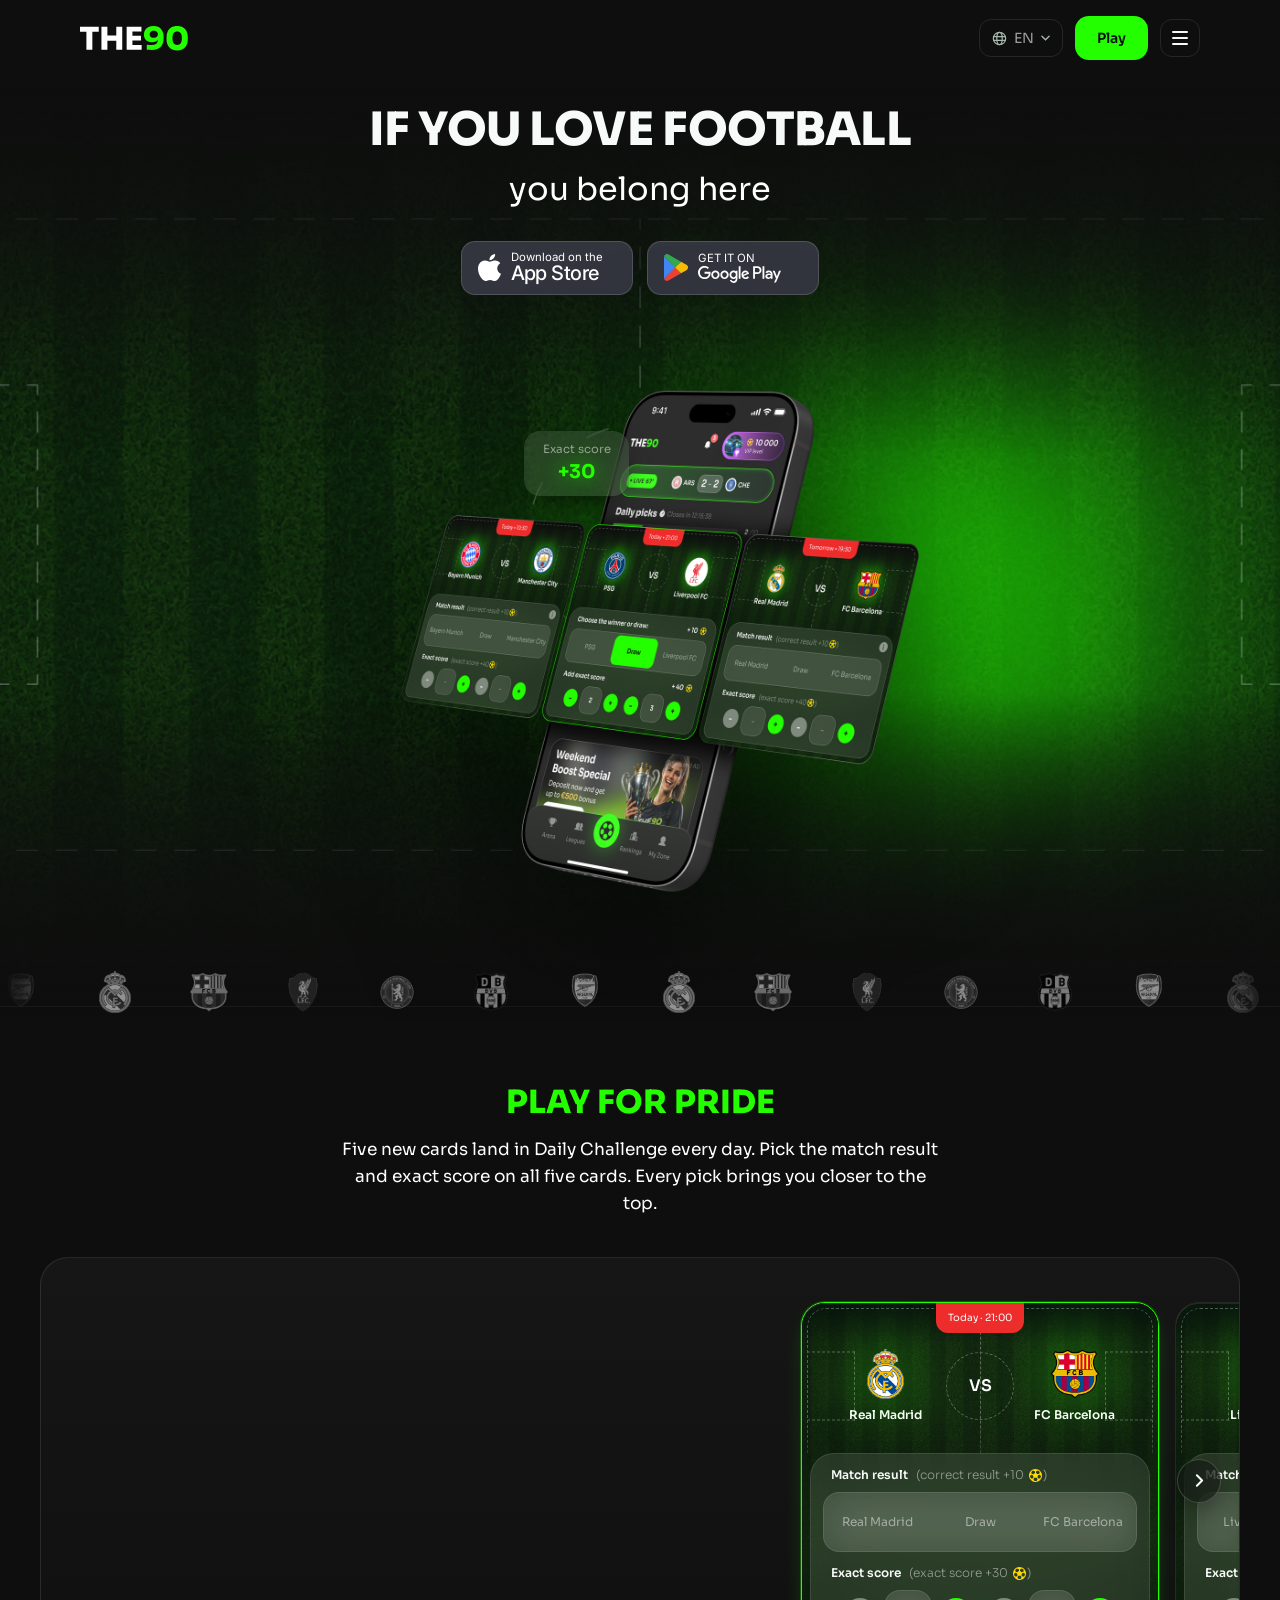
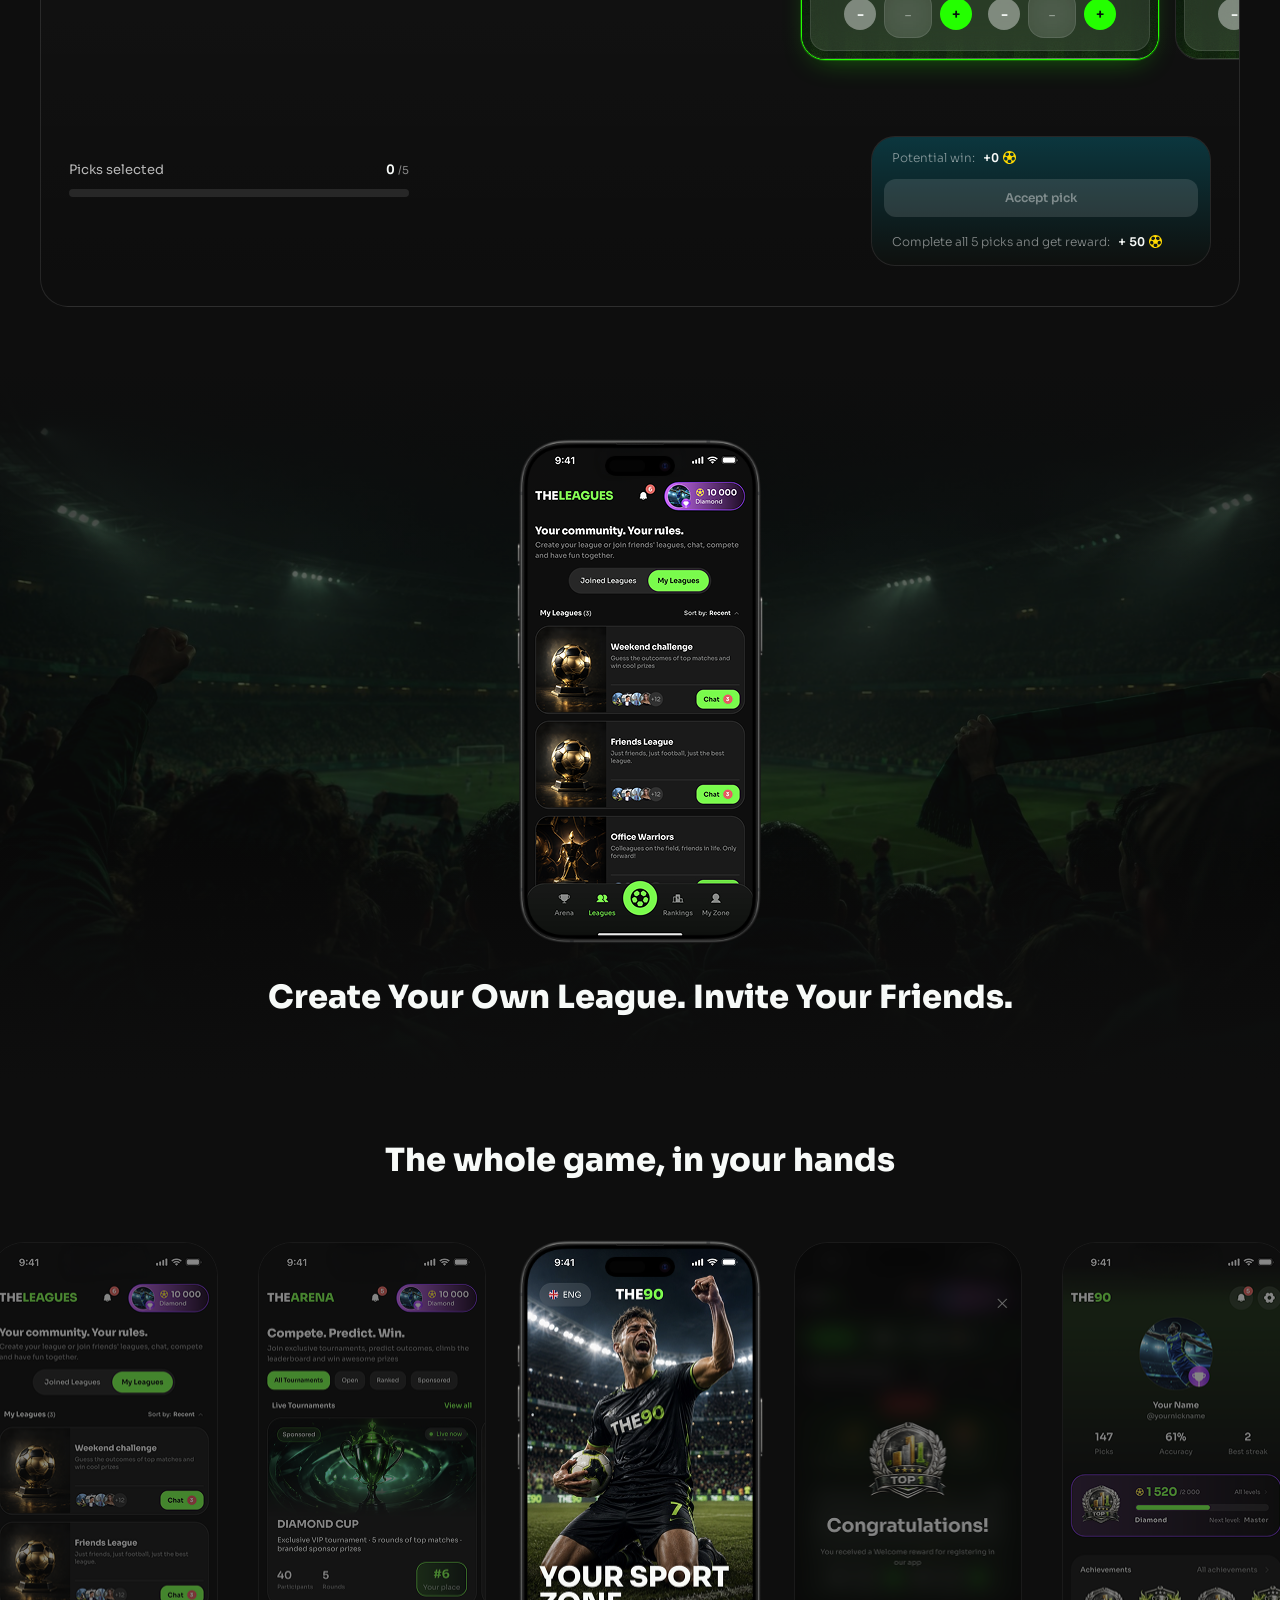
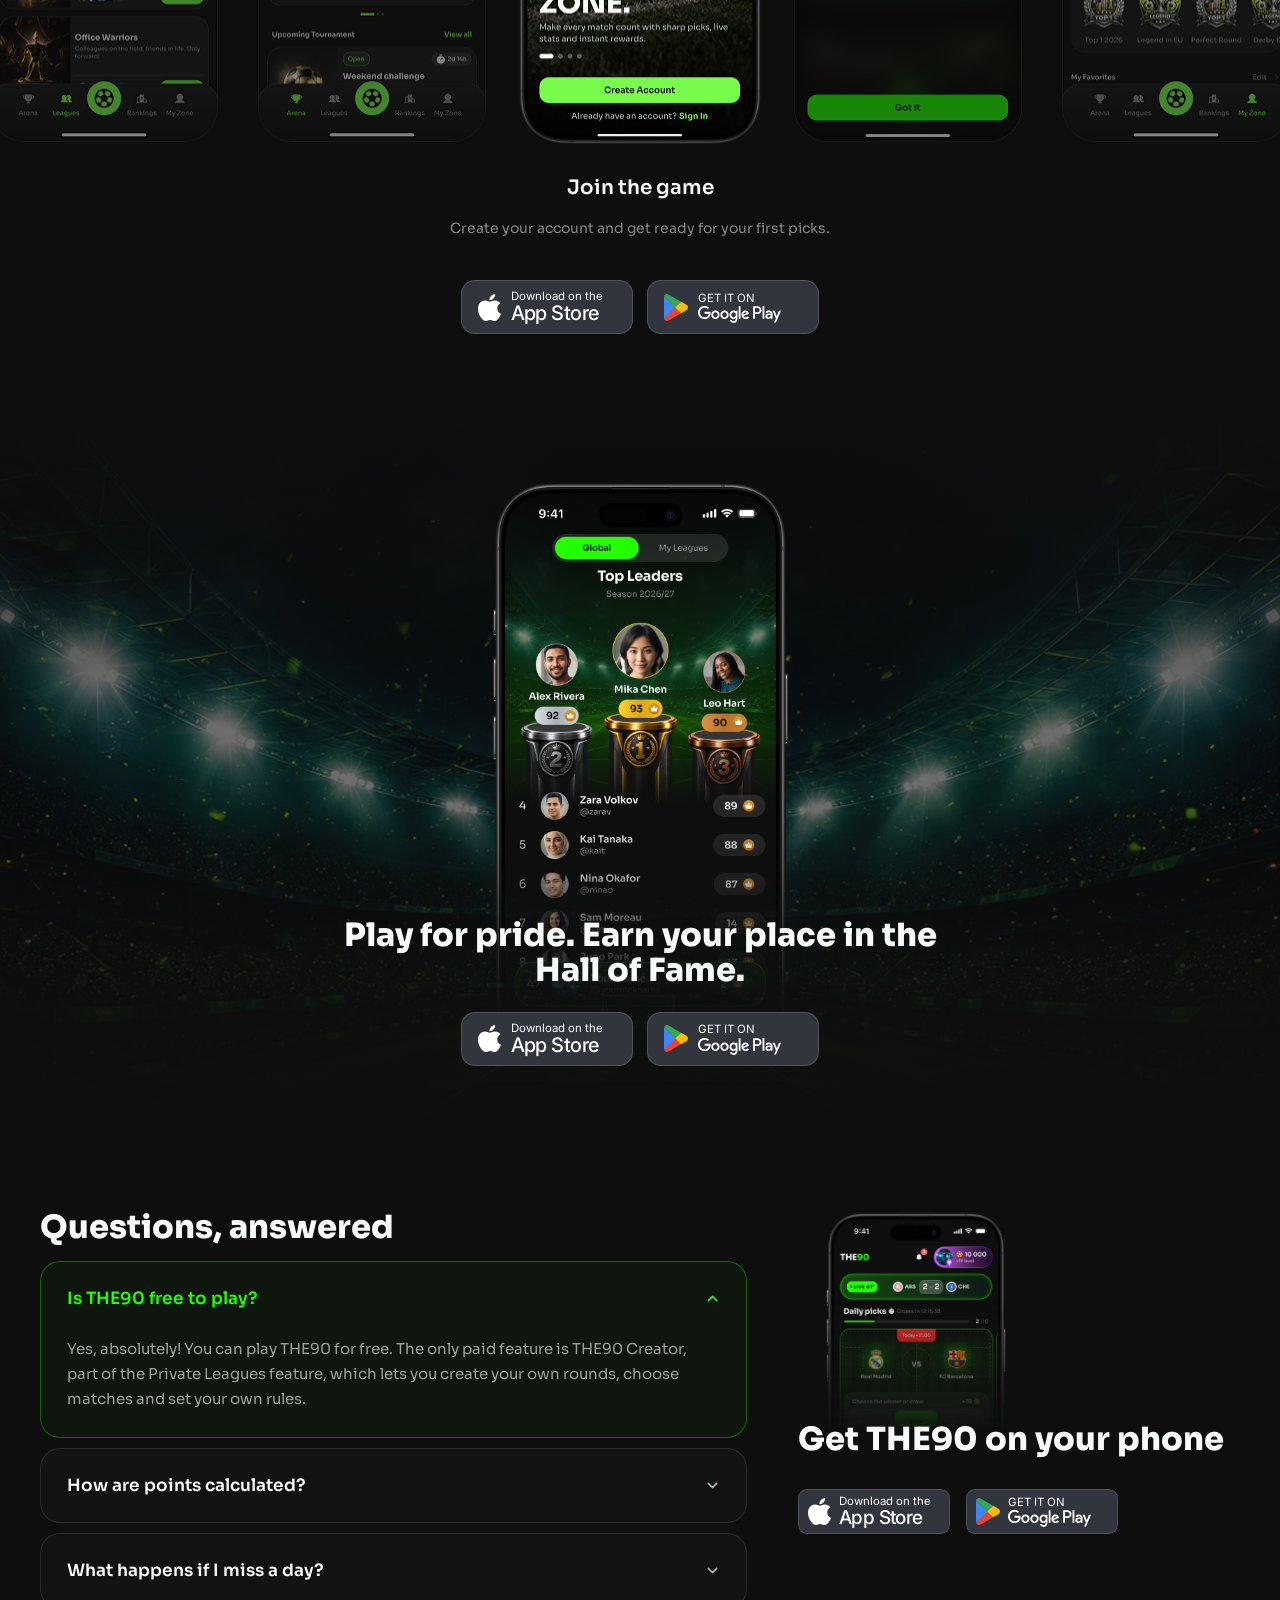
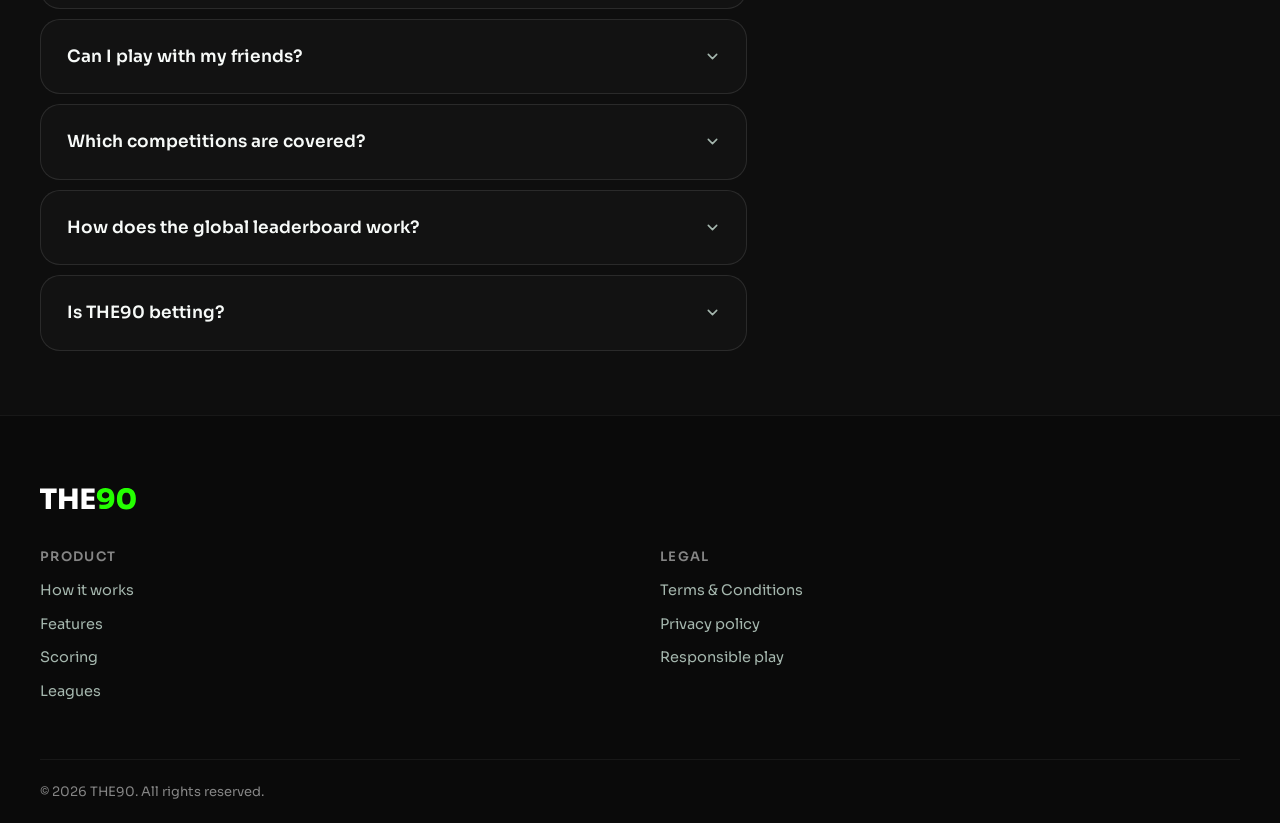
==== commit 120b9691: "Refresh landing FAQ and private league background" ====
--- a/landing/index.html
+++ b/landing/index.html
@@ -277,10 +277,16 @@
         </div>
       </div>
     </div>
+    <div class="clubs" aria-hidden="true">
+      <div class="clubs__viewport">
+        <div class="clubs__track" data-clubs></div>
+      </div>
+    </div>
   </section>
 
   <!-- ============================ HOW IT WORKS ============================ -->
   <section class="sec how" id="how">
+    <span id="features"></span>
     <header class="sec-head">
       <h2 class="sec-title" data-i18n="how.title">PLAY FOR PRIDE</h2>
       <p class="sec-sub" data-i18n="how.sub">Five new cards land in Daily Challenge every day. Pick the match result and exact score on all five cards. Every pick brings you closer to the top.</p>
@@ -333,24 +339,17 @@
           </button>
         </div>
       </article>
-
-      <div class="frow challenge-summary" id="features">
-        <article><h3 class="fcard__t" data-i18n="feat.f2t">How Points Work</h3><p class="fcard__d" data-i18n="feat.f2d">The right result earns 10 points. An exact score earns 30. The same points for everyone.</p></article>
-        <article><h3 class="fcard__t" data-i18n="global.title">Climb the Global leaderboard</h3><p class="fcard__d" data-i18n="global.sub">Fight for the title of THE90 Global Champion.</p></article>
-      </div>
     </div>
   </section>
 
 
   <section class="sec private-leagues" id="private-leagues" aria-labelledby="private-title">
     <div class="shell private-leagues__in">
-      <div><h2 class="sec-title" id="private-title" data-i18n="private.title">Private leagues</h2>
-        <p class="sec-sub" data-i18n="private.sub">Create your league. Invite your people. Play for pride.</p>
-        <h3 class="fcard__t" data-i18n="private.creator">Be the creator</h3><p class="fcard__d" data-i18n="private.description">Set up your league and bring your group together on your own leaderboard.</p></div>
       <figure class="private-leagues__media">
         <img class="private-leagues__screen" src="assets/img/carousel/7.png" alt="THE90 private league screen" data-i18n-alt="private.title" width="228" height="500" loading="lazy">
         <img class="private-leagues__frame" src="assets/img/carousel/iphone-frame.png" alt="" width="252" height="513" loading="lazy" aria-hidden="true">
       </figure>
+      <h2 class="sec-title" id="private-title" data-i18n="private.title">Create Your Own League. Invite Your Friends.</h2>
     </div>
   </section>
 
@@ -422,7 +421,6 @@
         </div>
         <div class="faq__cta" id="cta">
           <h2 class="sec-title" data-i18n="cta.title">Get THE90 on your phone</h2>
-          <p class="live__sub" data-i18n="cta.sub">Free to download, free to play. Your daily picks, the live table and every ticking minute — in your pocket on iOS and Android.</p>
           <div class="stores">
             <a class="store" href="#" aria-label="Download on the App Store">
               <img src="assets/icons/apple.svg" alt="" width="22.5" height="27">
@@ -434,7 +432,6 @@
                 <img class="store__word" src="assets/icons/google-play-word.svg" alt="Google Play" width="83.25" height="16.875"></span>
             </a>
           </div>
-          <p class="fine" data-i18n="cta.fine">18+. Play for points, not money.</p>
         </div>
       </aside>
     </div>
@@ -466,12 +463,12 @@
   </div>
   <div class="shell ftr__bottom">
     <span data-i18n="ftr.rights">© 2026 THE90. All rights reserved.</span>
-    <span data-i18n="cta.fine">18+. Play for points, not money.</span>
   </div>
 </footer>
 
 <script src="js/i18n.js"></script>
 <script src="js/copy.js"></script>
+<script src="js/faq.js"></script>
 <script src="js/landing.js"></script>
 </body>
 </html>
--- a/landing/css/landing.css
+++ b/landing/css/landing.css
@@ -331,7 +331,12 @@
 .hero__copy .hero__sub{font-size:clamp(22px,3vw,32px);opacity:1}
 .frow.challenge-summary{grid-template-columns:repeat(2,minmax(0,1fr));padding-top:40px}
 .challenge-summary article{padding:24px 0;border-top:1px solid rgba(255,255,255,.15)}
-.private-leagues__in{display:grid;grid-template-columns:1fr 1fr;gap:64px;align-items:center}
+.how > .sec-head .sec-title{color:var(--brand)}
+.private-leagues{position:relative;isolation:isolate;padding-top:64px;padding-bottom:64px;overflow:hidden;background:var(--bg)}
+.private-leagues::before{content:'';position:absolute;inset:0;z-index:-2;background:url('../assets/img/private-leagues-crowd.jpg') center/cover no-repeat;opacity:.4;pointer-events:none}
+.private-leagues::after{content:'';position:absolute;inset:0;z-index:-1;background:linear-gradient(180deg,var(--bg) 0%,rgba(14,14,14,0) 28%,rgba(14,14,14,0) 65%,var(--bg) 100%);pointer-events:none}
+.private-leagues__in{display:flex;flex-direction:column;gap:32px;align-items:center;text-align:center}
+.private-leagues__in > .sec-title{max-width:800px}
 .private-leagues .sec-sub{margin:20px 0 36px;text-align:start}
 .private-leagues__media{position:relative;width:252px;height:513px;margin:0 auto;direction:ltr}
 .private-leagues__screen{position:absolute;top:6.5px;left:12px;display:block;width:228px;height:500px;border-radius:34px;object-fit:cover}
@@ -604,6 +609,11 @@
 .donecard__title{max-width:260px;margin:0;color:var(--text);font-size:16px;font-weight:600;line-height:22px}
 .donecard__win{margin:0;display:flex;align-items:center;gap:8px;color:rgba(255,255,255,.5);font-size:12px;line-height:18px}
 .donecard__win b{display:flex;align-items:center;gap:4px;color:var(--text);font-size:14px;font-weight:600;font-variant-numeric:tabular-nums;direction:ltr}
+.donecard__stores{display:flex;flex-wrap:wrap;justify-content:center;gap:10px;margin-top:18px}
+.donecard__stores .store{display:flex!important;min-width:0;width:140px;padding:8px 10px}
+.donecard__stores .store b{font-size:18px}
+.donecard__stores .store i{font-size:9px}
+.faq-a p{white-space:pre-line}
 .donecard__win b img{box-sizing:border-box;display:block;width:16px;height:16px;padding:1.5px}
 
 /* =========================================================
--- a/landing/css/landing.css
+++ b/landing/css/landing.css
@@ -331,7 +331,12 @@
 .hero__copy .hero__sub{font-size:clamp(22px,3vw,32px);opacity:1}
 .frow.challenge-summary{grid-template-columns:repeat(2,minmax(0,1fr));padding-top:40px}
 .challenge-summary article{padding:24px 0;border-top:1px solid rgba(255,255,255,.15)}
-.private-leagues__in{display:grid;grid-template-columns:1fr 1fr;gap:64px;align-items:center}
+.how > .sec-head .sec-title{color:var(--brand)}
+.private-leagues{position:relative;isolation:isolate;padding-top:64px;padding-bottom:64px;overflow:hidden;background:var(--bg)}
+.private-leagues::before{content:'';position:absolute;inset:0;z-index:-2;background:url('../assets/img/private-leagues-crowd.jpg') center/cover no-repeat;opacity:.4;pointer-events:none}
+.private-leagues::after{content:'';position:absolute;inset:0;z-index:-1;background:linear-gradient(180deg,var(--bg) 0%,rgba(14,14,14,0) 28%,rgba(14,14,14,0) 65%,var(--bg) 100%);pointer-events:none}
+.private-leagues__in{display:flex;flex-direction:column;gap:32px;align-items:center;text-align:center}
+.private-leagues__in > .sec-title{max-width:800px}
 .private-leagues .sec-sub{margin:20px 0 36px;text-align:start}
 .private-leagues__media{position:relative;width:252px;height:513px;margin:0 auto;direction:ltr}
 .private-leagues__screen{position:absolute;top:6.5px;left:12px;display:block;width:228px;height:500px;border-radius:34px;object-fit:cover}
@@ -604,6 +609,11 @@
 .donecard__title{max-width:260px;margin:0;color:var(--text);font-size:16px;font-weight:600;line-height:22px}
 .donecard__win{margin:0;display:flex;align-items:center;gap:8px;color:rgba(255,255,255,.5);font-size:12px;line-height:18px}
 .donecard__win b{display:flex;align-items:center;gap:4px;color:var(--text);font-size:14px;font-weight:600;font-variant-numeric:tabular-nums;direction:ltr}
+.donecard__stores{display:flex;flex-wrap:wrap;justify-content:center;gap:10px;margin-top:18px}
+.donecard__stores .store{display:flex!important;min-width:0;width:140px;padding:8px 10px}
+.donecard__stores .store b{font-size:18px}
+.donecard__stores .store i{font-size:9px}
+.faq-a p{white-space:pre-line}
 .donecard__win b img{box-sizing:border-box;display:block;width:16px;height:16px;padding:1.5px}
 
 /* =========================================================
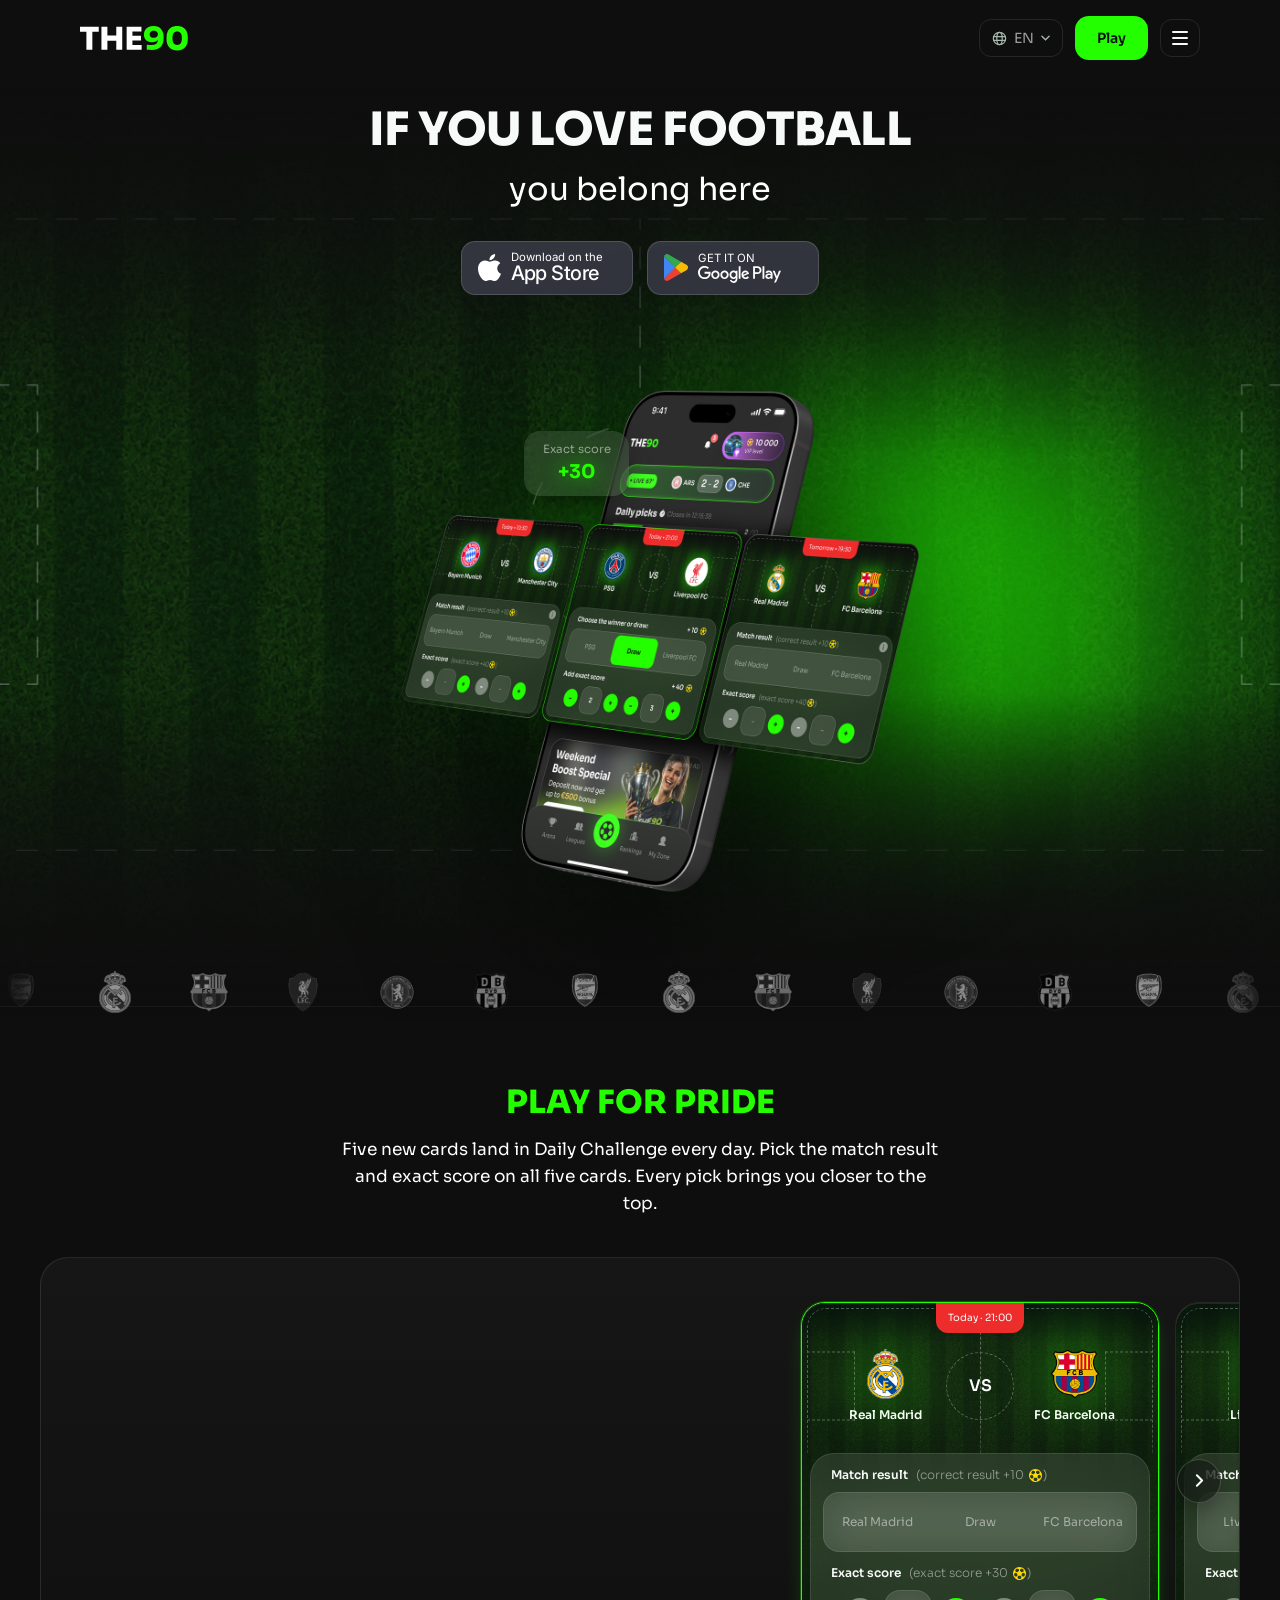
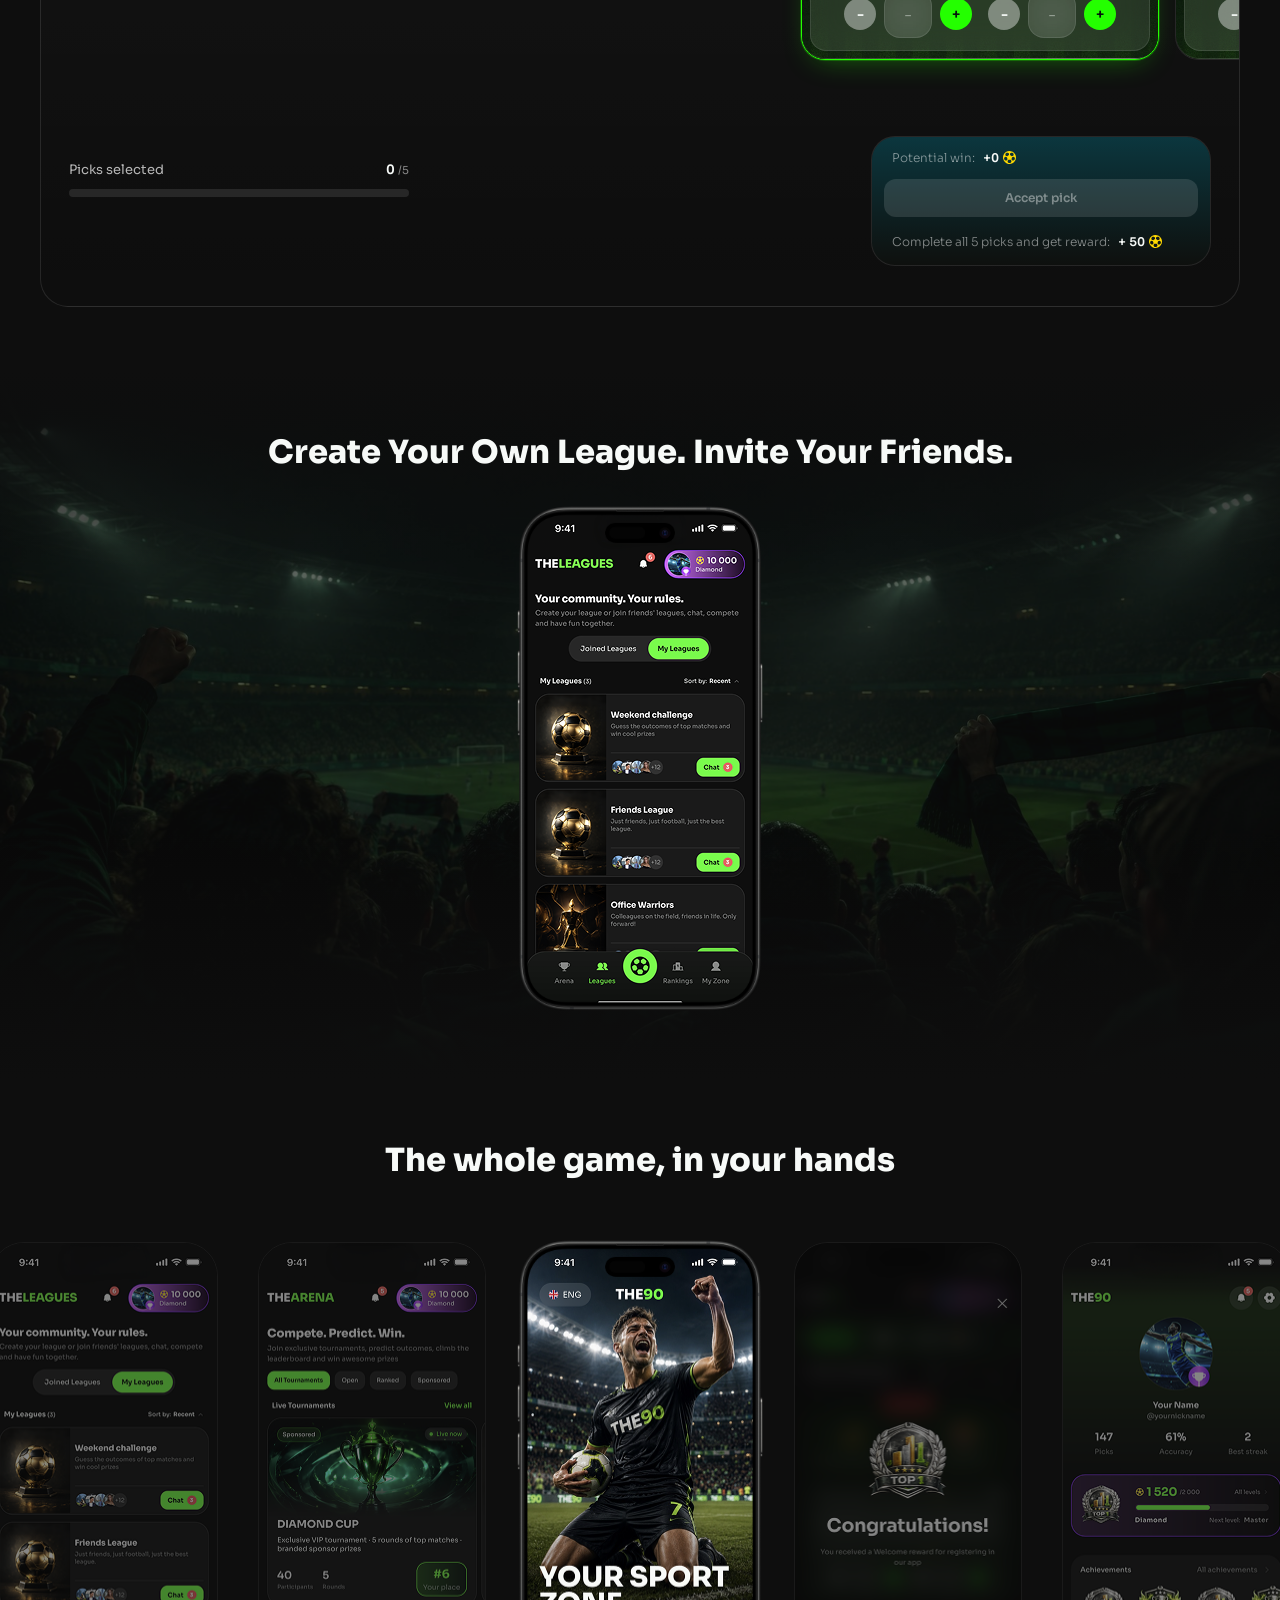
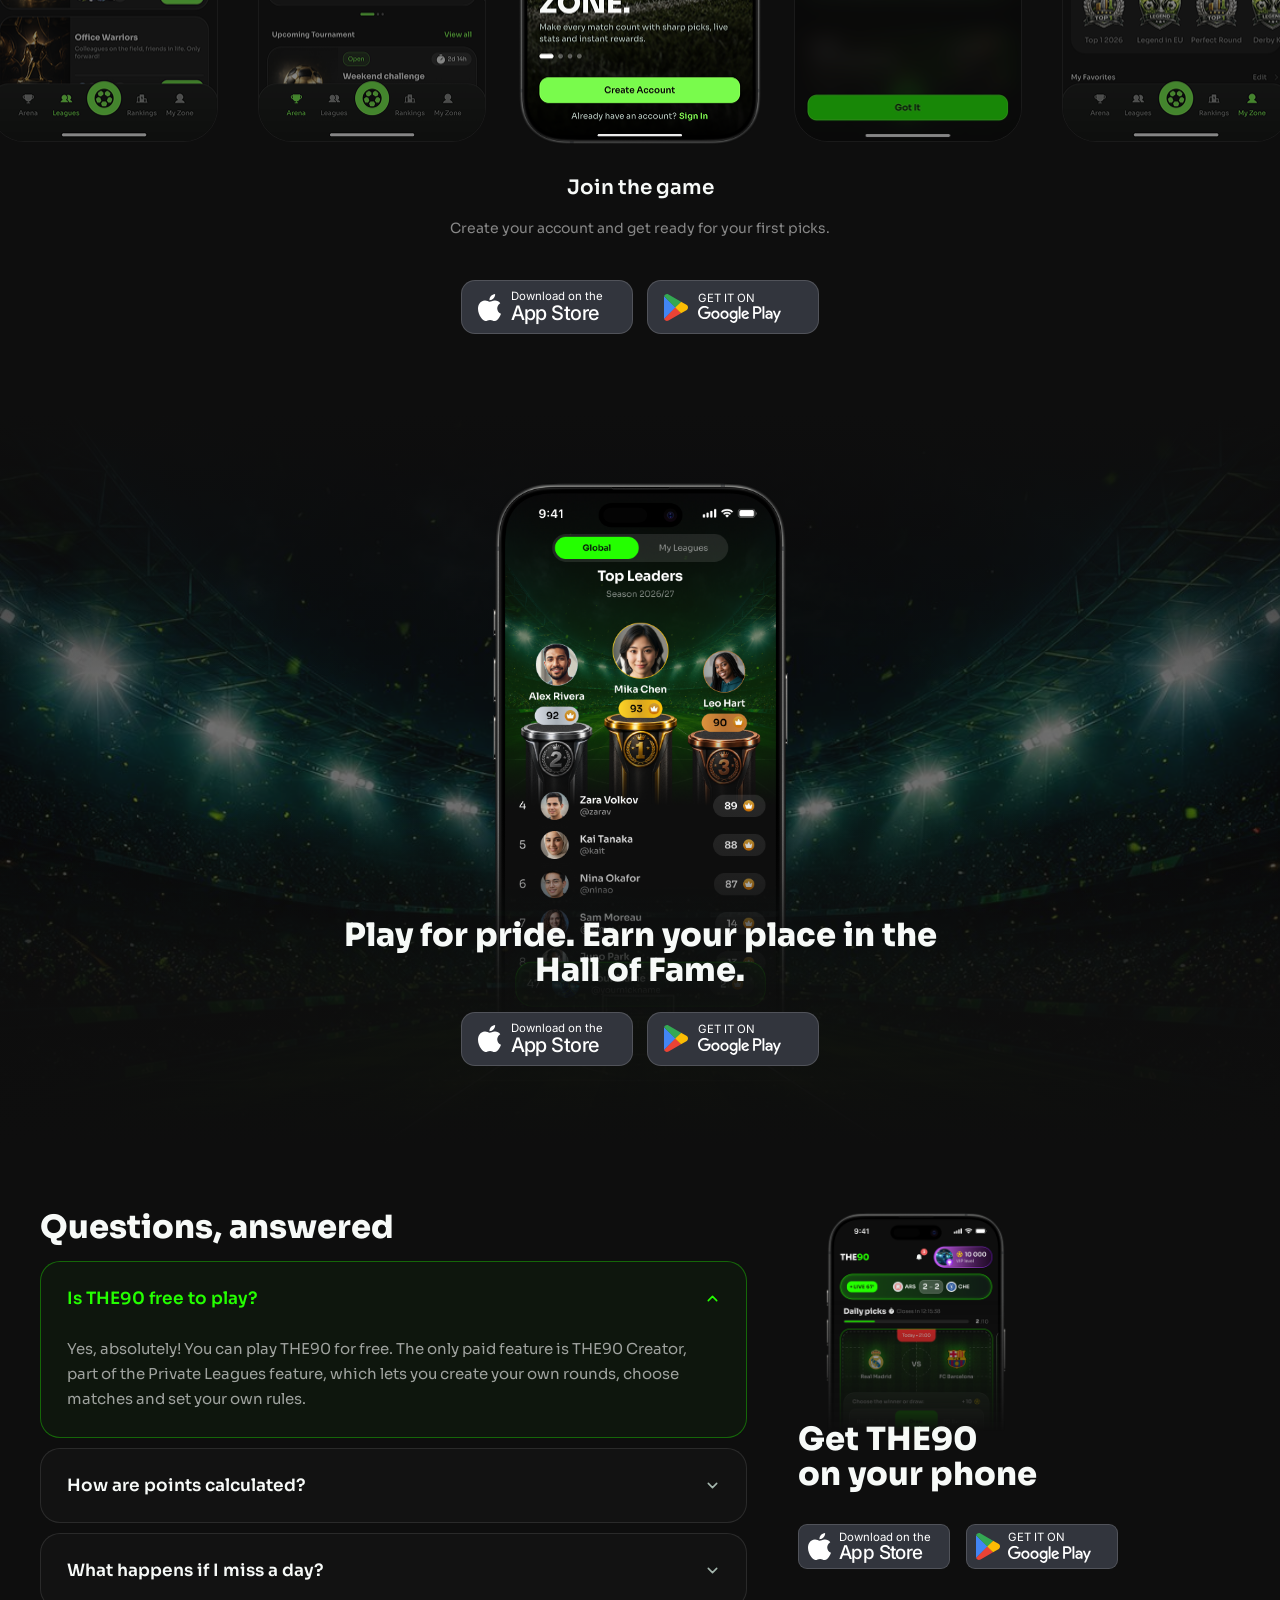
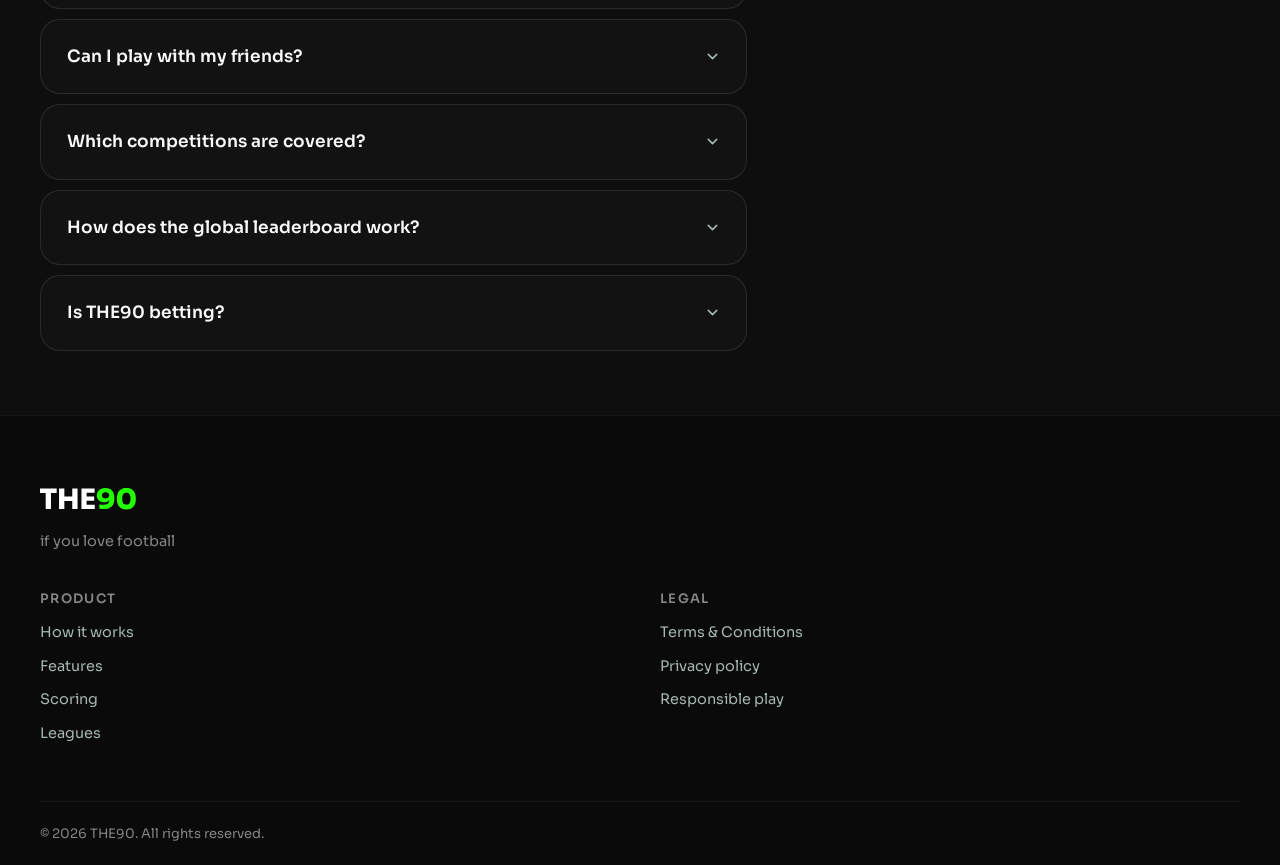
==== commit ad2e776a: "Adjust landing headings and restore footer tagline" ====
--- a/landing/index.html
+++ b/landing/index.html
@@ -345,11 +345,11 @@
 
   <section class="sec private-leagues" id="private-leagues" aria-labelledby="private-title">
     <div class="shell private-leagues__in">
+      <h2 class="sec-title" id="private-title" data-i18n="private.title">Create Your Own League. Invite Your Friends.</h2>
       <figure class="private-leagues__media">
         <img class="private-leagues__screen" src="assets/img/carousel/7.png" alt="THE90 private league screen" data-i18n-alt="private.title" width="228" height="500" loading="lazy">
         <img class="private-leagues__frame" src="assets/img/carousel/iphone-frame.png" alt="" width="252" height="513" loading="lazy" aria-hidden="true">
       </figure>
-      <h2 class="sec-title" id="private-title" data-i18n="private.title">Create Your Own League. Invite Your Friends.</h2>
     </div>
   </section>
 
@@ -420,7 +420,8 @@
           <img src="assets/img/phone-faq.png" alt="THE90 live match screen" data-i18n-alt="carousel.s4t" width="400" height="818">
         </div>
         <div class="faq__cta" id="cta">
-          <h2 class="sec-title" data-i18n="cta.title">Get THE90 on your phone</h2>
+          <h2 class="sec-title" data-i18n="cta.title">Get THE90
+on your phone</h2>
           <div class="stores">
             <a class="store" href="#" aria-label="Download on the App Store">
               <img src="assets/icons/apple.svg" alt="" width="22.5" height="27">
@@ -444,6 +445,7 @@
   <div class="shell ftr__in">
     <div class="ftr__brand">
       <img src="assets/icons/logo-footer.svg" alt="THE90" width="96" height="22">
+      <p class="ftr__tagline" data-i18n="hero.t1">if you love football</p>
     </div>
     <nav class="ftr__cols" aria-label="Footer" data-i18n-aria="nav.menu">
       <div class="ftr__col">
--- a/landing/css/landing.css
+++ b/landing/css/landing.css
@@ -729,6 +729,8 @@
 .ftr{background:var(--bg-deep);border-top:1px solid var(--line-soft);padding:72px var(--pad) 0}
 .ftr__in{display:flex;gap:80px;padding-bottom:56px}
 .ftr__brand{width:340px}
+.ftr__tagline{text-transform:lowercase}
+.faq__cta .sec-title{white-space:pre-line}
 .ftr__brand p{width:280px;margin-top:20px;font-size:14.5px;line-height:22px;color:rgba(255,255,255,.5)}
 .ftr__cols{flex:1;display:flex;gap:40px}
 .ftr__col{flex:1;display:flex;flex-direction:column;gap:12px}
--- a/landing/css/landing.css
+++ b/landing/css/landing.css
@@ -729,6 +729,8 @@
 .ftr{background:var(--bg-deep);border-top:1px solid var(--line-soft);padding:72px var(--pad) 0}
 .ftr__in{display:flex;gap:80px;padding-bottom:56px}
 .ftr__brand{width:340px}
+.ftr__tagline{text-transform:lowercase}
+.faq__cta .sec-title{white-space:pre-line}
 .ftr__brand p{width:280px;margin-top:20px;font-size:14.5px;line-height:22px;color:rgba(255,255,255,.5)}
 .ftr__cols{flex:1;display:flex;gap:40px}
 .ftr__col{flex:1;display:flex;flex-direction:column;gap:12px}
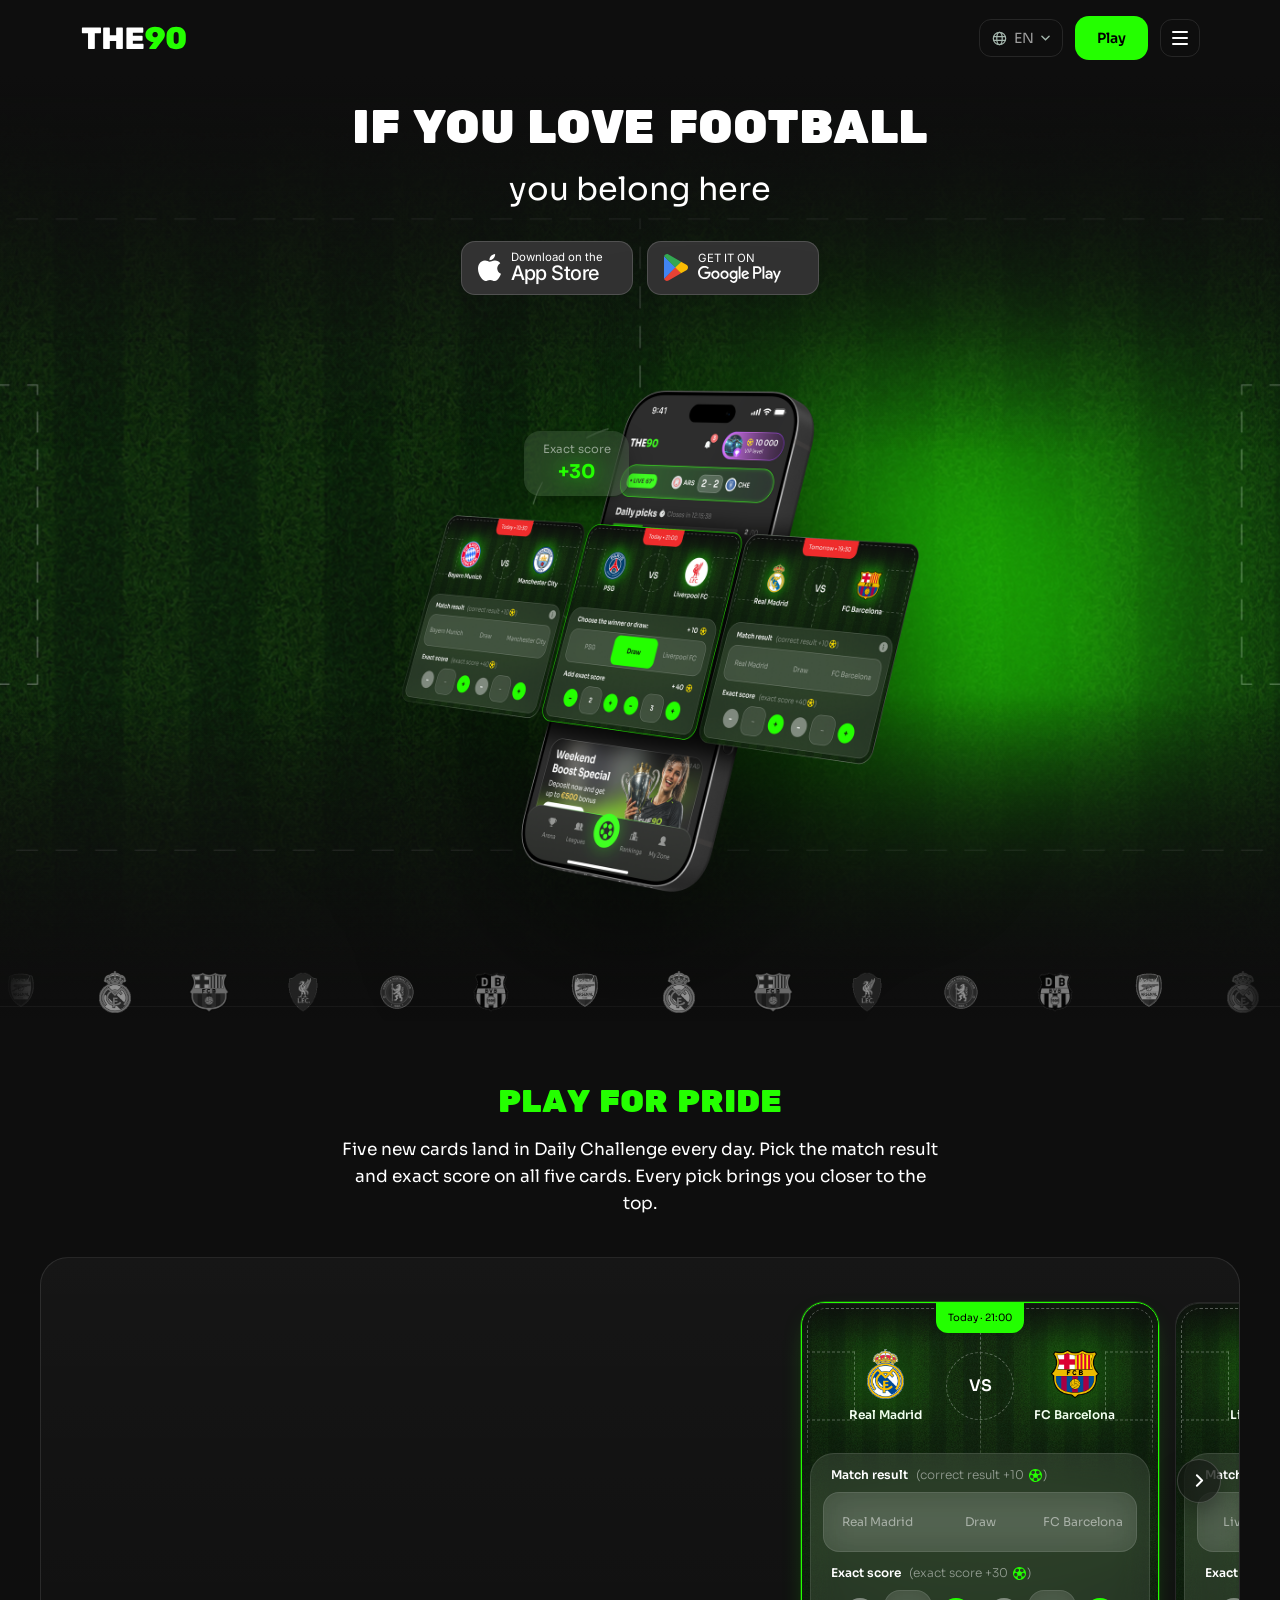
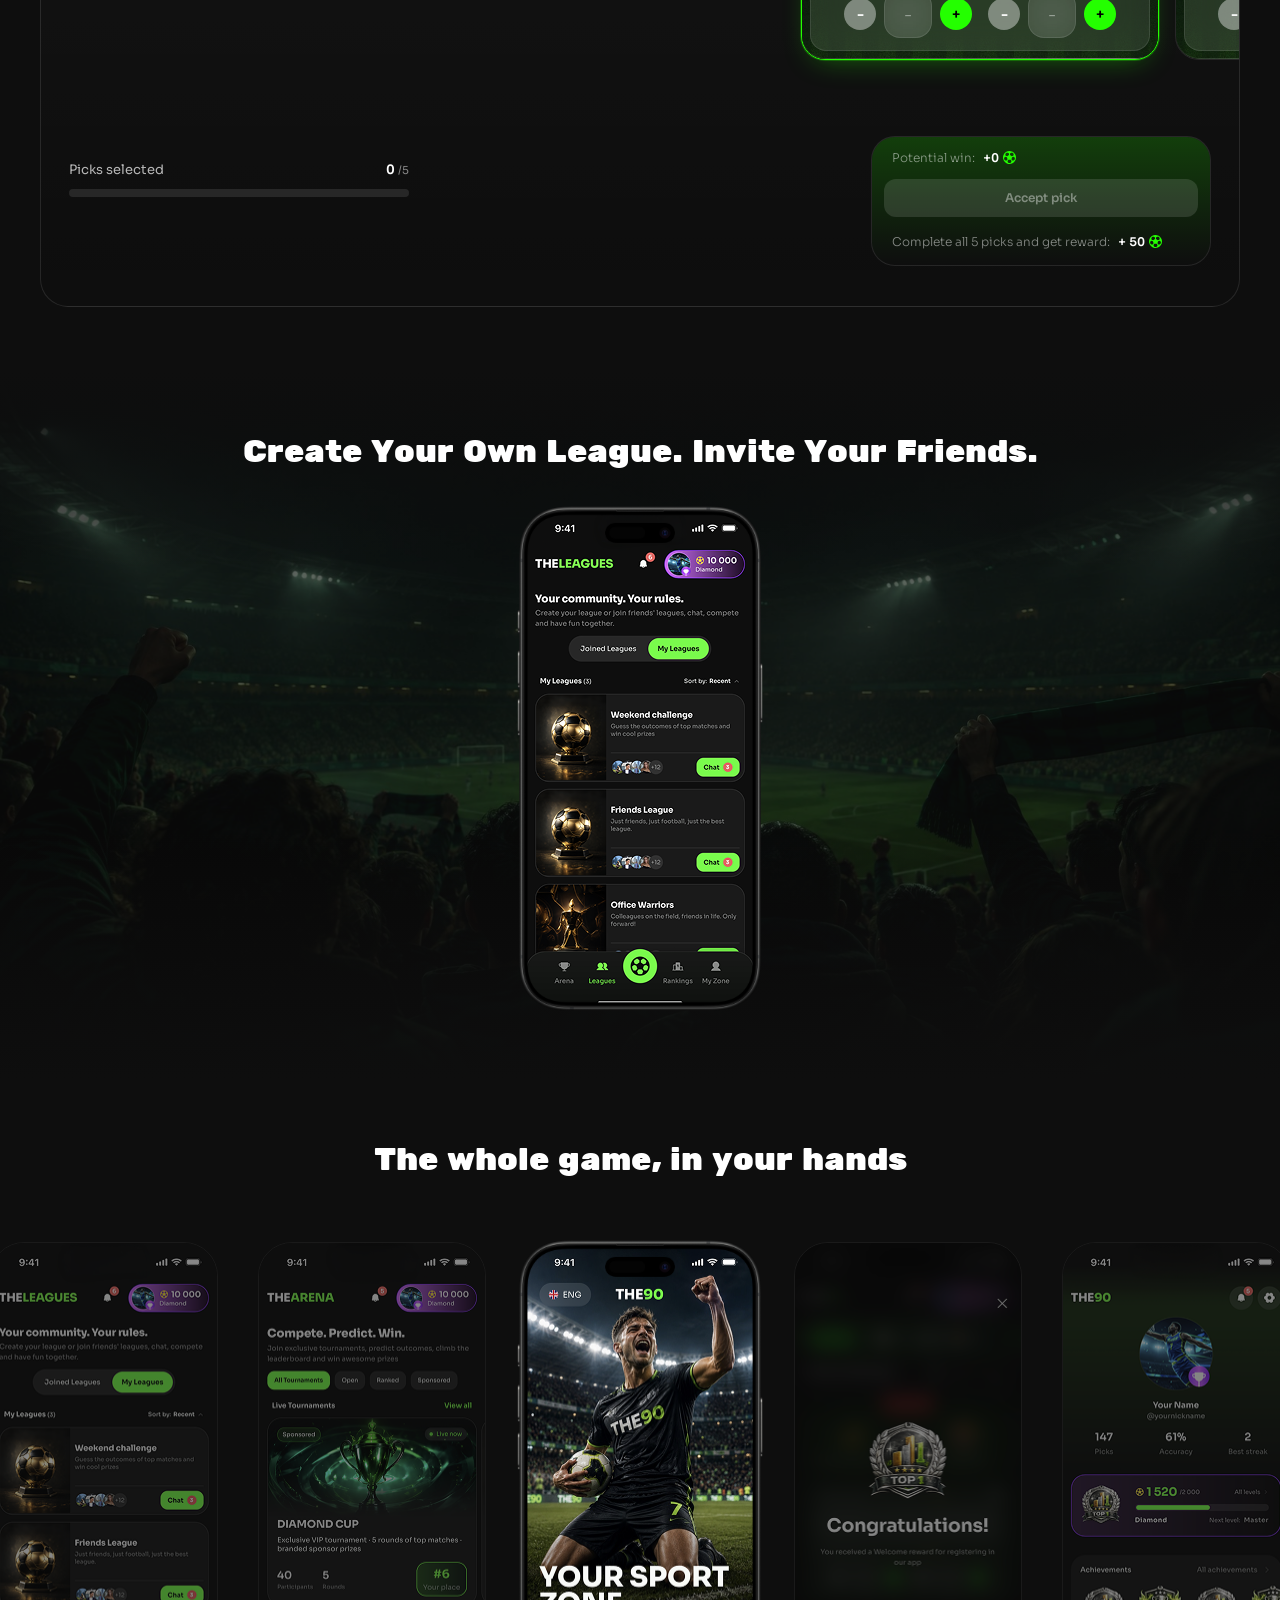
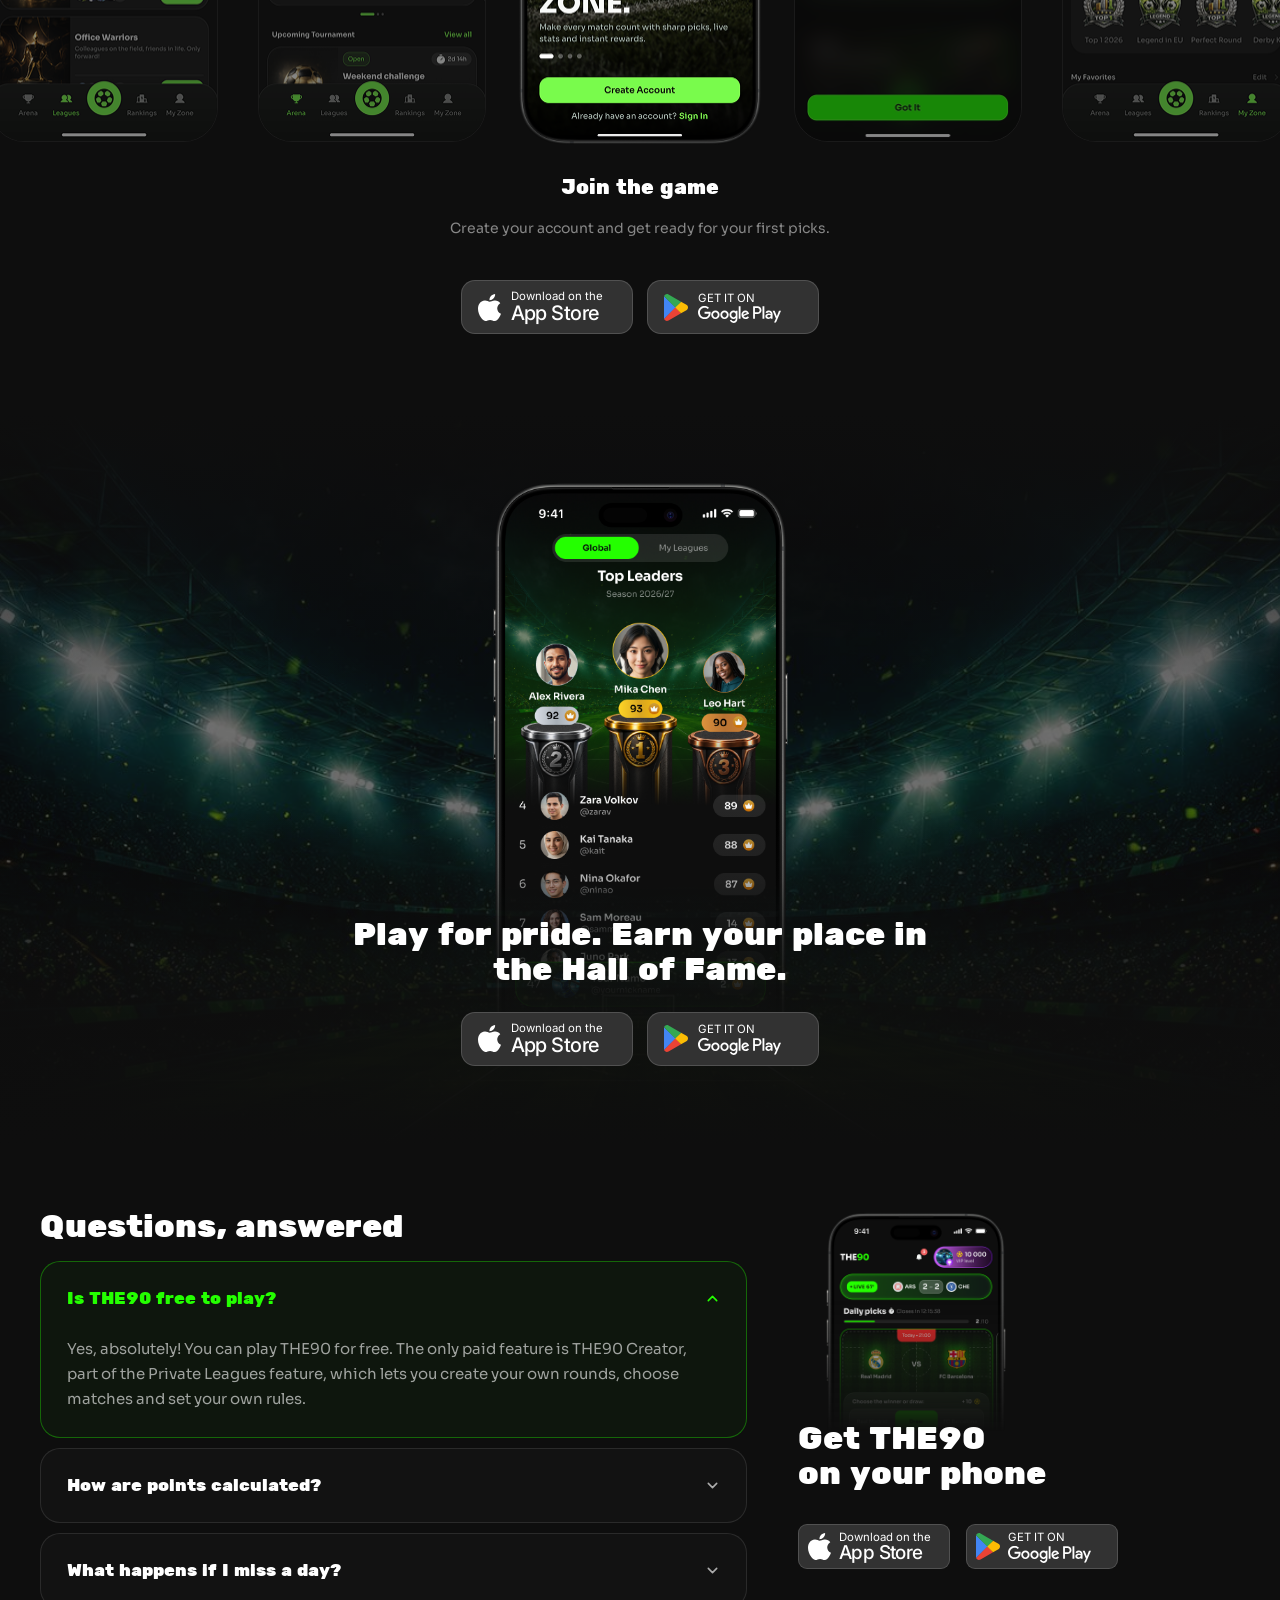
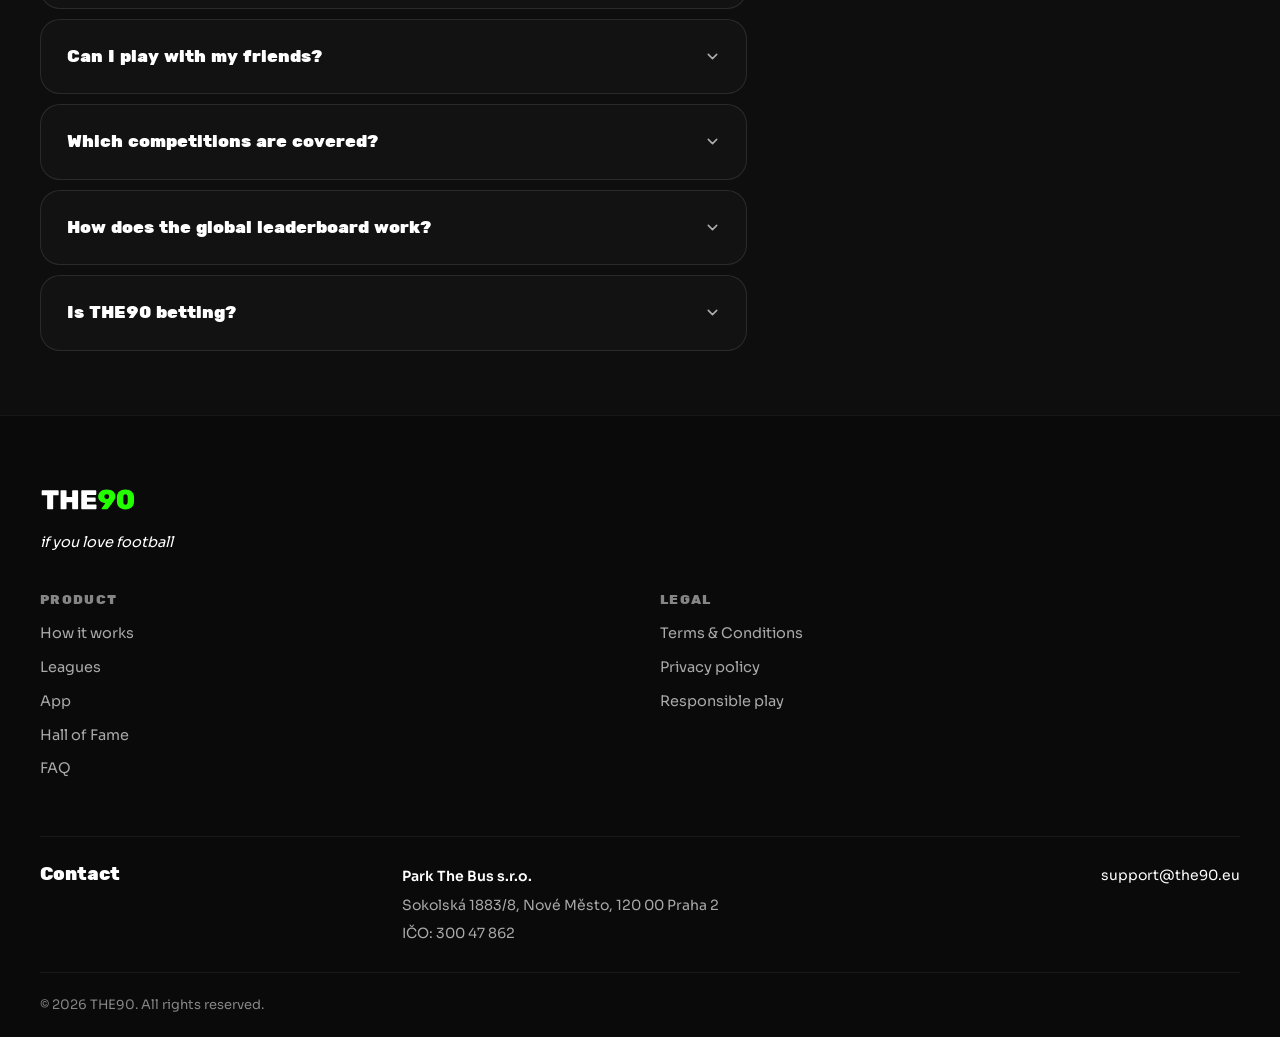
==== commit c339efd2: "Apply THE90 branding and add company contact details" ====
--- a/landing/index.html
+++ b/landing/index.html
@@ -58,7 +58,7 @@
 .pl__fill{clip-path:inset(0 100% 0 0)}
 .pl__txt{position:absolute;left:0;right:0;bottom:calc(100px + env(safe-area-inset-bottom,0px));margin:0;text-align:center;
   font:500 13px/1.4 'Sora',system-ui,-apple-system,'Segoe UI',sans-serif;letter-spacing:.06em;color:rgba(255,255,255,.5)}
-.pl__txt b{margin-inline-start:6px;color:#f7faf8;font-weight:600;font-variant-numeric:tabular-nums}
+.pl__txt b{margin-inline-start:6px;color:#ffffff;font-weight:600;font-variant-numeric:tabular-nums}
 .pl.is-done{opacity:0;visibility:hidden}
 .pl.is-done .pl__logo{transform:scale(1.08)}
 html.is-loading{overflow:hidden}
@@ -70,18 +70,18 @@
 <link rel="preconnect" href="https://fonts.googleapis.com">
 <link rel="preconnect" href="https://fonts.gstatic.com" crossorigin>
 <link rel="preload" href="assets/icons/logo.svg" as="image">
-<link data-css rel="stylesheet" href="https://fonts.googleapis.com/css2?family=Sora:wght@400..800&family=Inter:wght@400..800&display=swap" media="print" onload="this.media='all'">
+<link data-css rel="stylesheet" href="https://fonts.googleapis.com/css2?family=Sora:wght@400..800&family=Inter:wght@400..800&family=Rubik+One&display=swap" media="print" onload="this.media='all'">
 <link data-css rel="stylesheet" href="css/landing.css" media="print" onload="this.media='all'">
 <noscript>
-  <link rel="stylesheet" href="https://fonts.googleapis.com/css2?family=Sora:wght@400..800&family=Inter:wght@400..800&display=swap">
+  <link rel="stylesheet" href="https://fonts.googleapis.com/css2?family=Sora:wght@400..800&family=Inter:wght@400..800&family=Rubik+One&display=swap">
   <link rel="stylesheet" href="css/landing.css">
 </noscript>
 </head>
 <body>
 <div class="pl" id="pl" role="progressbar" aria-valuemin="0" aria-valuemax="100" aria-valuenow="0">
   <div class="pl__logo">
-    <img class="pl__dim" src="assets/icons/logo.svg" alt="" width="108" height="25">
-    <img class="pl__fill" src="assets/icons/logo.svg" alt="THE90" width="108" height="25">
+    <img class="pl__dim" src="assets/icons/logo-white.svg" alt="" width="108" height="25">
+    <img class="pl__fill" src="assets/icons/logo-white.svg" alt="THE90" width="108" height="25">
   </div>
   <p class="pl__txt"><span data-pl-word>Loading</span><b data-pl-pct>0%</b></p>
 </div>
@@ -198,14 +198,14 @@
 <header class="hdr" data-hdr>
   <div class="shell hdr__in">
     <a class="hdr__logo" href="#top" aria-label="THE90">
-      <img src="assets/icons/logo.svg" alt="THE90" width="108" height="25">
+      <img src="assets/icons/logo-white.svg" alt="THE90" width="108" height="25">
     </a>
 
     <nav class="nav" aria-label="Main" data-i18n-aria="nav.menu">
       <a href="#how"      data-i18n="nav.how">How it works</a>
-      <a href="#features" data-i18n="nav.features">Features</a>
-      <a href="#scoring"  data-i18n="nav.scoring">Scoring</a>
-      <a href="#leagues"  data-i18n="nav.leagues">Leagues</a>
+      <a href="#private-leagues" data-i18n="nav.leagues">Leagues</a>
+      <a href="#app-screens" data-i18n="nav.screens">App</a>
+      <a href="#hall-of-fame" data-i18n="nav.hall">Hall of Fame</a>
       <a href="#faq"      data-i18n="nav.faq">FAQ</a>
     </nav>
 
@@ -232,9 +232,9 @@
   <!-- mobile drawer -->
   <nav class="mnav" id="m-nav" aria-label="Mobile" data-i18n-aria="nav.menu" data-mnav hidden>
     <a href="#how"      data-i18n="nav.how">How it works</a>
-    <a href="#features" data-i18n="nav.features">Features</a>
-    <a href="#scoring"  data-i18n="nav.scoring">Scoring</a>
-    <a href="#leagues"  data-i18n="nav.leagues">Leagues</a>
+    <a href="#private-leagues" data-i18n="nav.leagues">Leagues</a>
+    <a href="#app-screens" data-i18n="nav.screens">App</a>
+    <a href="#hall-of-fame" data-i18n="nav.hall">Hall of Fame</a>
     <a href="#faq"      data-i18n="nav.faq">FAQ</a>
     <a class="btn btn--primary mnav__cta" href="#cta" data-i18n="nav.play">Play</a>
   </nav>
@@ -286,7 +286,6 @@
 
   <!-- ============================ HOW IT WORKS ============================ -->
   <section class="sec how" id="how">
-    <span id="features"></span>
     <header class="sec-head">
       <h2 class="sec-title" data-i18n="how.title">PLAY FOR PRIDE</h2>
       <p class="sec-sub" data-i18n="how.sub">Five new cards land in Daily Challenge every day. Pick the match result and exact score on all five cards. Every pick brings you closer to the top.</p>
@@ -379,7 +378,7 @@
   </section>
 
   <!-- ============================ LIVE / LEAGUES ============================ -->
-  <section class="live" id="leagues">
+  <section class="live" id="hall-of-fame">
     <img class="live__bg" src="assets/img/stadium.jpg" alt="" width="1122" height="1402">
     <span class="hero__fade hero__fade--top" aria-hidden="true"></span>
 
@@ -444,16 +443,17 @@
 <footer class="ftr">
   <div class="shell ftr__in">
     <div class="ftr__brand">
-      <img src="assets/icons/logo-footer.svg" alt="THE90" width="96" height="22">
+      <img src="assets/icons/logo-white.svg" alt="THE90" width="96" height="22">
       <p class="ftr__tagline" data-i18n="hero.t1">if you love football</p>
     </div>
     <nav class="ftr__cols" aria-label="Footer" data-i18n-aria="nav.menu">
       <div class="ftr__col">
         <h4 data-i18n="ftr.c1">PRODUCT</h4>
         <a href="#how" data-i18n="nav.how">How it works</a>
-        <a href="#features" data-i18n="nav.features">Features</a>
-        <a href="#scoring" data-i18n="nav.scoring">Scoring</a>
-        <a href="#leagues" data-i18n="nav.leagues">Leagues</a>
+        <a href="#private-leagues" data-i18n="nav.leagues">Leagues</a>
+        <a href="#app-screens" data-i18n="nav.screens">App</a>
+        <a href="#hall-of-fame" data-i18n="nav.hall">Hall of Fame</a>
+        <a href="#faq" data-i18n="nav.faq">FAQ</a>
       </div>
       <div class="ftr__col">
         <h4 data-i18n="ftr.c3">LEGAL</h4>
@@ -463,6 +463,15 @@
       </div>
     </nav>
   </div>
+  <section class="shell ftr__company" aria-labelledby="footer-contact">
+    <h2 id="footer-contact" data-i18n="ftr.contact">Contact</h2>
+    <address class="ftr__address" dir="ltr">
+      <strong>Park The Bus s.r.o.</strong>
+      <span>Sokolská 1883/8, Nové Město, 120 00 Praha 2</span>
+      <span>IČO: 300 47 862</span>
+    </address>
+    <a class="ftr__email" href="mailto:support@the90.eu" dir="ltr">support@the90.eu</a>
+  </section>
   <div class="shell ftr__bottom">
     <span data-i18n="ftr.rights">© 2026 THE90. All rights reserved.</span>
   </div>
--- a/landing/css/landing.css
+++ b/landing/css/landing.css
@@ -6,14 +6,15 @@
 
 :root{
   --brand:#24ff00;
-  --on-brand:#06120d;
+  --on-brand:#000000;
   --bg:#0e0e0e;
   --bg-deep:#0a0a0a;
-  --text:#f7faf8;
-  --muted:#a5b7ae;
+  --text:#ffffff;
+  --muted:rgba(255,255,255,.65);
   --line:rgba(255,255,255,.1);
   --line-soft:rgba(255,255,255,.06);
-  --store:#32353d;
+  --store:#323232;
+  --font-heading:'Rubik One','Inter','Noto Sans Arabic','Noto Sans SC',system-ui,sans-serif;
 
   --shell:1200px;
   --pad:120px;
@@ -49,6 +50,8 @@
 a{color:inherit;text-decoration:none}
 button{font:inherit;color:inherit;background:none;border:0;cursor:pointer}
 h1,h2,h3,h4{margin:0;line-height:1.1}
+/* Rubik One has one weight. Avoid synthetic bold and retain script fallbacks. */
+:is(h1,h2,h3,h4,.hero__title,.sec-title,.step__t,.fcard__t,.fcard--sm .fcard__t,.app-carousel__caption,.donecard__title,.faq-q,.ftr__col h4){font-family:var(--font-heading);font-weight:400;font-synthesis:none}
 p{margin:0}
 ul{margin:0;padding:0;list-style:none}
 [hidden]{display:none!important}
@@ -90,7 +93,6 @@
   33%    {transform:translate3d(26px,-20px,0) scale(1.12);opacity:1}
   66%    {transform:translate3d(-18px,16px,0) scale(.94);opacity:.62}
 }
-@keyframes hue{0%,100%{filter:blur(60px) hue-rotate(0deg)}50%{filter:blur(72px) hue-rotate(28deg)}}
 
 /* =========================================================
    Header
@@ -105,7 +107,7 @@
   -webkit-backdrop-filter:blur(18px);backdrop-filter:blur(18px);
 }
 .hdr__in{display:flex;align-items:center;gap:36px;height:76px}
-.hdr__logo img{transition:filter .3s}
+.hdr__logo img{height:auto;transition:filter .3s}
 .hdr__logo:hover img{filter:drop-shadow(0 0 14px rgba(36,255,0,.6))}
 .hdr__spacer{flex:1}
 
@@ -191,7 +193,7 @@
 
 .glow--hero{
   left:826px;top:307px;width:342px;height:342px;
-  animation:drift 14s ease-in-out infinite,hue 22s linear infinite;
+  animation:drift 14s ease-in-out infinite;
 }
 
 .hero__in{position:relative;z-index:2;height:751px;width:1440px;margin-inline:auto}
@@ -400,7 +402,7 @@
 .winbar__card{
   padding:0 12px 12px;display:flex;flex-direction:column;overflow:hidden;
   border:1px solid rgba(255,255,255,.1);border-radius:24px;
-  background:linear-gradient(0deg,rgba(0,208,255,0) 0%,rgba(0,208,255,.2) 100%),#0e100e;
+  background:linear-gradient(0deg,rgba(36,255,0,0) 0%,rgba(36,255,0,.2) 100%),#0e0e0e;
   background-clip:padding-box;
 }
 .winbar__row{padding:12px 8px;display:flex;align-items:center;justify-content:space-between;gap:12px}
@@ -463,7 +465,7 @@
 .dc__arrow{
   position:absolute;top:50%;z-index:4;width:44px;height:44px;margin-top:-22px;
   display:grid;place-items:center;border-radius:50%;color:#fff;
-  border:1px solid rgba(255,255,255,.18);background:rgba(14,16,14,.55);
+  border:1px solid rgba(255,255,255,.18);background:rgba(14,14,14,.55);
   -webkit-backdrop-filter:blur(16px);backdrop-filter:blur(16px);
   box-shadow:0 12px 30px -10px rgba(0,0,0,.85);
   transition:opacity .25s,transform .25s var(--ease),background .2s,border-color .2s,visibility 0s;
@@ -496,7 +498,7 @@
 /* a little contrast for the time badge; the dashed stadium stays clear */
 .mcard__head::before{
   content:'';position:absolute;z-index:1;top:0;left:0;width:100%;height:40px;pointer-events:none;
-  background:linear-gradient(180deg,rgba(6,18,13,.78),rgba(6,18,13,0));
+  background:linear-gradient(180deg,rgba(14,14,14,.78),rgba(14,14,14,0));
 }
 .pitch{
   position:absolute;z-index:1;left:50%;top:5px;width:calc(100% - 10px);height:174px;transform:translateX(-50%);
@@ -511,8 +513,8 @@
 .pitch__circle{position:absolute;left:50%;top:calc(50% - 9px);width:68px;height:68px;transform:translate(-50%,-50%);border:1px dashed var(--text);border-radius:50%}
 .mcard__when{
   position:absolute;z-index:2;top:0;left:50%;transform:translateX(-50%);
-  padding:6px 12px;border-radius:0 0 12px 12px;background:#ef2c2c;
-  color:var(--text);font-size:10px;line-height:18px;white-space:nowrap;
+  padding:6px 12px;border-radius:0 0 12px 12px;background:var(--brand);
+  color:var(--on-brand);font-size:10px;line-height:18px;white-space:nowrap;
 }
 .mcard__teams{position:absolute;z-index:2;left:0;top:46px;width:100%;height:74px;display:flex;align-items:center}
 .mcard__team{flex:1 0 0;min-width:1px;display:flex;flex-direction:column;align-items:center;gap:8px}
@@ -543,7 +545,7 @@
 .mcard .seg__btn{
   position:relative;flex:1 0 0;min-width:1px;height:100%;padding:8px 6px;
   display:flex;align-items:center;justify-content:center;overflow:hidden;border-radius:12px;
-  color:rgba(247,250,248,.5);font-size:12px;font-weight:400;line-height:16px;text-align:center;
+  color:rgba(255,255,255,.5);font-size:12px;font-weight:400;line-height:16px;text-align:center;
   overflow-wrap:anywhere;transition:background .22s,color .22s;
 }
 .mcard .seg__btn span{display:block}
@@ -570,9 +572,9 @@
 .drum:active{cursor:grabbing}
 .drum:focus-visible{outline:2px solid var(--brand);outline-offset:2px}
 .drum__reel{will-change:transform}
-.drum__cell{height:var(--cell);display:flex;align-items:center;justify-content:center;color:rgba(247,250,248,.5);font-size:12px;line-height:18px;transition:color .18s}
+.drum__cell{height:var(--cell);display:flex;align-items:center;justify-content:center;color:rgba(255,255,255,.5);font-size:12px;line-height:18px;transition:color .18s}
 .drum__cell.is-current{color:var(--text);font-weight:600}
-.drum__cell--none.is-current{color:rgba(247,250,248,.5);font-weight:400}
+.drum__cell--none.is-current{color:rgba(255,255,255,.5);font-weight:400}
 
 /* a narrow card (phones) tightens the controls so both wheels still fit */
 @container (max-width: 330px){
@@ -729,7 +731,8 @@
 .ftr{background:var(--bg-deep);border-top:1px solid var(--line-soft);padding:72px var(--pad) 0}
 .ftr__in{display:flex;gap:80px;padding-bottom:56px}
 .ftr__brand{width:340px}
-.ftr__tagline{text-transform:lowercase}
+.ftr__brand .ftr__tagline{text-transform:lowercase;font-style:italic;color:#fff}
+.ftr__brand > img{height:auto}
 .faq__cta .sec-title{white-space:pre-line}
 .ftr__brand p{width:280px;margin-top:20px;font-size:14.5px;line-height:22px;color:rgba(255,255,255,.5)}
 .ftr__cols{flex:1;display:flex;gap:40px}
@@ -738,6 +741,13 @@
 .ftr__col a{font-size:14.5px;color:var(--muted);transition:color .2s,transform .2s var(--ease)}
 .ftr__col a:hover{color:var(--brand);transform:translateX(3px)}
 .ftr__bottom{display:flex;justify-content:space-between;gap:16px;padding:22px 0;border-top:1px solid var(--line-soft);font-size:13px;color:rgba(255,255,255,.5)}
+.ftr__company{display:grid;grid-template-columns:minmax(120px,1fr) minmax(0,2fr) auto;align-items:start;gap:24px;padding:28px 0;border-top:1px solid var(--line-soft)}
+.ftr__company h2{font-size:18px;color:var(--text)}
+.ftr__address{display:flex;flex-direction:column;gap:6px;font-size:14px;font-style:normal;line-height:1.6;color:var(--muted);text-align:start;overflow-wrap:anywhere}
+.ftr__address strong{font-weight:600;color:var(--text)}
+.ftr__email{font-size:14px;color:var(--text);overflow-wrap:anywhere}
+.ftr__email:hover{color:var(--brand)}
+@media(max-width:767px){.ftr__company{grid-template-columns:minmax(0,1fr);gap:16px;text-align:center}.ftr__address{text-align:center}}
 
 /* =========================================================
    Right-to-left (Arabic)
--- a/landing/css/landing.css
+++ b/landing/css/landing.css
@@ -6,14 +6,15 @@
 
 :root{
   --brand:#24ff00;
-  --on-brand:#06120d;
+  --on-brand:#000000;
   --bg:#0e0e0e;
   --bg-deep:#0a0a0a;
-  --text:#f7faf8;
-  --muted:#a5b7ae;
+  --text:#ffffff;
+  --muted:rgba(255,255,255,.65);
   --line:rgba(255,255,255,.1);
   --line-soft:rgba(255,255,255,.06);
-  --store:#32353d;
+  --store:#323232;
+  --font-heading:'Rubik One','Inter','Noto Sans Arabic','Noto Sans SC',system-ui,sans-serif;
 
   --shell:1200px;
   --pad:120px;
@@ -49,6 +50,8 @@
 a{color:inherit;text-decoration:none}
 button{font:inherit;color:inherit;background:none;border:0;cursor:pointer}
 h1,h2,h3,h4{margin:0;line-height:1.1}
+/* Rubik One has one weight. Avoid synthetic bold and retain script fallbacks. */
+:is(h1,h2,h3,h4,.hero__title,.sec-title,.step__t,.fcard__t,.fcard--sm .fcard__t,.app-carousel__caption,.donecard__title,.faq-q,.ftr__col h4){font-family:var(--font-heading);font-weight:400;font-synthesis:none}
 p{margin:0}
 ul{margin:0;padding:0;list-style:none}
 [hidden]{display:none!important}
@@ -90,7 +93,6 @@
   33%    {transform:translate3d(26px,-20px,0) scale(1.12);opacity:1}
   66%    {transform:translate3d(-18px,16px,0) scale(.94);opacity:.62}
 }
-@keyframes hue{0%,100%{filter:blur(60px) hue-rotate(0deg)}50%{filter:blur(72px) hue-rotate(28deg)}}
 
 /* =========================================================
    Header
@@ -105,7 +107,7 @@
   -webkit-backdrop-filter:blur(18px);backdrop-filter:blur(18px);
 }
 .hdr__in{display:flex;align-items:center;gap:36px;height:76px}
-.hdr__logo img{transition:filter .3s}
+.hdr__logo img{height:auto;transition:filter .3s}
 .hdr__logo:hover img{filter:drop-shadow(0 0 14px rgba(36,255,0,.6))}
 .hdr__spacer{flex:1}
 
@@ -191,7 +193,7 @@
 
 .glow--hero{
   left:826px;top:307px;width:342px;height:342px;
-  animation:drift 14s ease-in-out infinite,hue 22s linear infinite;
+  animation:drift 14s ease-in-out infinite;
 }
 
 .hero__in{position:relative;z-index:2;height:751px;width:1440px;margin-inline:auto}
@@ -400,7 +402,7 @@
 .winbar__card{
   padding:0 12px 12px;display:flex;flex-direction:column;overflow:hidden;
   border:1px solid rgba(255,255,255,.1);border-radius:24px;
-  background:linear-gradient(0deg,rgba(0,208,255,0) 0%,rgba(0,208,255,.2) 100%),#0e100e;
+  background:linear-gradient(0deg,rgba(36,255,0,0) 0%,rgba(36,255,0,.2) 100%),#0e0e0e;
   background-clip:padding-box;
 }
 .winbar__row{padding:12px 8px;display:flex;align-items:center;justify-content:space-between;gap:12px}
@@ -463,7 +465,7 @@
 .dc__arrow{
   position:absolute;top:50%;z-index:4;width:44px;height:44px;margin-top:-22px;
   display:grid;place-items:center;border-radius:50%;color:#fff;
-  border:1px solid rgba(255,255,255,.18);background:rgba(14,16,14,.55);
+  border:1px solid rgba(255,255,255,.18);background:rgba(14,14,14,.55);
   -webkit-backdrop-filter:blur(16px);backdrop-filter:blur(16px);
   box-shadow:0 12px 30px -10px rgba(0,0,0,.85);
   transition:opacity .25s,transform .25s var(--ease),background .2s,border-color .2s,visibility 0s;
@@ -496,7 +498,7 @@
 /* a little contrast for the time badge; the dashed stadium stays clear */
 .mcard__head::before{
   content:'';position:absolute;z-index:1;top:0;left:0;width:100%;height:40px;pointer-events:none;
-  background:linear-gradient(180deg,rgba(6,18,13,.78),rgba(6,18,13,0));
+  background:linear-gradient(180deg,rgba(14,14,14,.78),rgba(14,14,14,0));
 }
 .pitch{
   position:absolute;z-index:1;left:50%;top:5px;width:calc(100% - 10px);height:174px;transform:translateX(-50%);
@@ -511,8 +513,8 @@
 .pitch__circle{position:absolute;left:50%;top:calc(50% - 9px);width:68px;height:68px;transform:translate(-50%,-50%);border:1px dashed var(--text);border-radius:50%}
 .mcard__when{
   position:absolute;z-index:2;top:0;left:50%;transform:translateX(-50%);
-  padding:6px 12px;border-radius:0 0 12px 12px;background:#ef2c2c;
-  color:var(--text);font-size:10px;line-height:18px;white-space:nowrap;
+  padding:6px 12px;border-radius:0 0 12px 12px;background:var(--brand);
+  color:var(--on-brand);font-size:10px;line-height:18px;white-space:nowrap;
 }
 .mcard__teams{position:absolute;z-index:2;left:0;top:46px;width:100%;height:74px;display:flex;align-items:center}
 .mcard__team{flex:1 0 0;min-width:1px;display:flex;flex-direction:column;align-items:center;gap:8px}
@@ -543,7 +545,7 @@
 .mcard .seg__btn{
   position:relative;flex:1 0 0;min-width:1px;height:100%;padding:8px 6px;
   display:flex;align-items:center;justify-content:center;overflow:hidden;border-radius:12px;
-  color:rgba(247,250,248,.5);font-size:12px;font-weight:400;line-height:16px;text-align:center;
+  color:rgba(255,255,255,.5);font-size:12px;font-weight:400;line-height:16px;text-align:center;
   overflow-wrap:anywhere;transition:background .22s,color .22s;
 }
 .mcard .seg__btn span{display:block}
@@ -570,9 +572,9 @@
 .drum:active{cursor:grabbing}
 .drum:focus-visible{outline:2px solid var(--brand);outline-offset:2px}
 .drum__reel{will-change:transform}
-.drum__cell{height:var(--cell);display:flex;align-items:center;justify-content:center;color:rgba(247,250,248,.5);font-size:12px;line-height:18px;transition:color .18s}
+.drum__cell{height:var(--cell);display:flex;align-items:center;justify-content:center;color:rgba(255,255,255,.5);font-size:12px;line-height:18px;transition:color .18s}
 .drum__cell.is-current{color:var(--text);font-weight:600}
-.drum__cell--none.is-current{color:rgba(247,250,248,.5);font-weight:400}
+.drum__cell--none.is-current{color:rgba(255,255,255,.5);font-weight:400}
 
 /* a narrow card (phones) tightens the controls so both wheels still fit */
 @container (max-width: 330px){
@@ -729,7 +731,8 @@
 .ftr{background:var(--bg-deep);border-top:1px solid var(--line-soft);padding:72px var(--pad) 0}
 .ftr__in{display:flex;gap:80px;padding-bottom:56px}
 .ftr__brand{width:340px}
-.ftr__tagline{text-transform:lowercase}
+.ftr__brand .ftr__tagline{text-transform:lowercase;font-style:italic;color:#fff}
+.ftr__brand > img{height:auto}
 .faq__cta .sec-title{white-space:pre-line}
 .ftr__brand p{width:280px;margin-top:20px;font-size:14.5px;line-height:22px;color:rgba(255,255,255,.5)}
 .ftr__cols{flex:1;display:flex;gap:40px}
@@ -738,6 +741,13 @@
 .ftr__col a{font-size:14.5px;color:var(--muted);transition:color .2s,transform .2s var(--ease)}
 .ftr__col a:hover{color:var(--brand);transform:translateX(3px)}
 .ftr__bottom{display:flex;justify-content:space-between;gap:16px;padding:22px 0;border-top:1px solid var(--line-soft);font-size:13px;color:rgba(255,255,255,.5)}
+.ftr__company{display:grid;grid-template-columns:minmax(120px,1fr) minmax(0,2fr) auto;align-items:start;gap:24px;padding:28px 0;border-top:1px solid var(--line-soft)}
+.ftr__company h2{font-size:18px;color:var(--text)}
+.ftr__address{display:flex;flex-direction:column;gap:6px;font-size:14px;font-style:normal;line-height:1.6;color:var(--muted);text-align:start;overflow-wrap:anywhere}
+.ftr__address strong{font-weight:600;color:var(--text)}
+.ftr__email{font-size:14px;color:var(--text);overflow-wrap:anywhere}
+.ftr__email:hover{color:var(--brand)}
+@media(max-width:767px){.ftr__company{grid-template-columns:minmax(0,1fr);gap:16px;text-align:center}.ftr__address{text-align:center}}
 
 /* =========================================================
    Right-to-left (Arabic)
